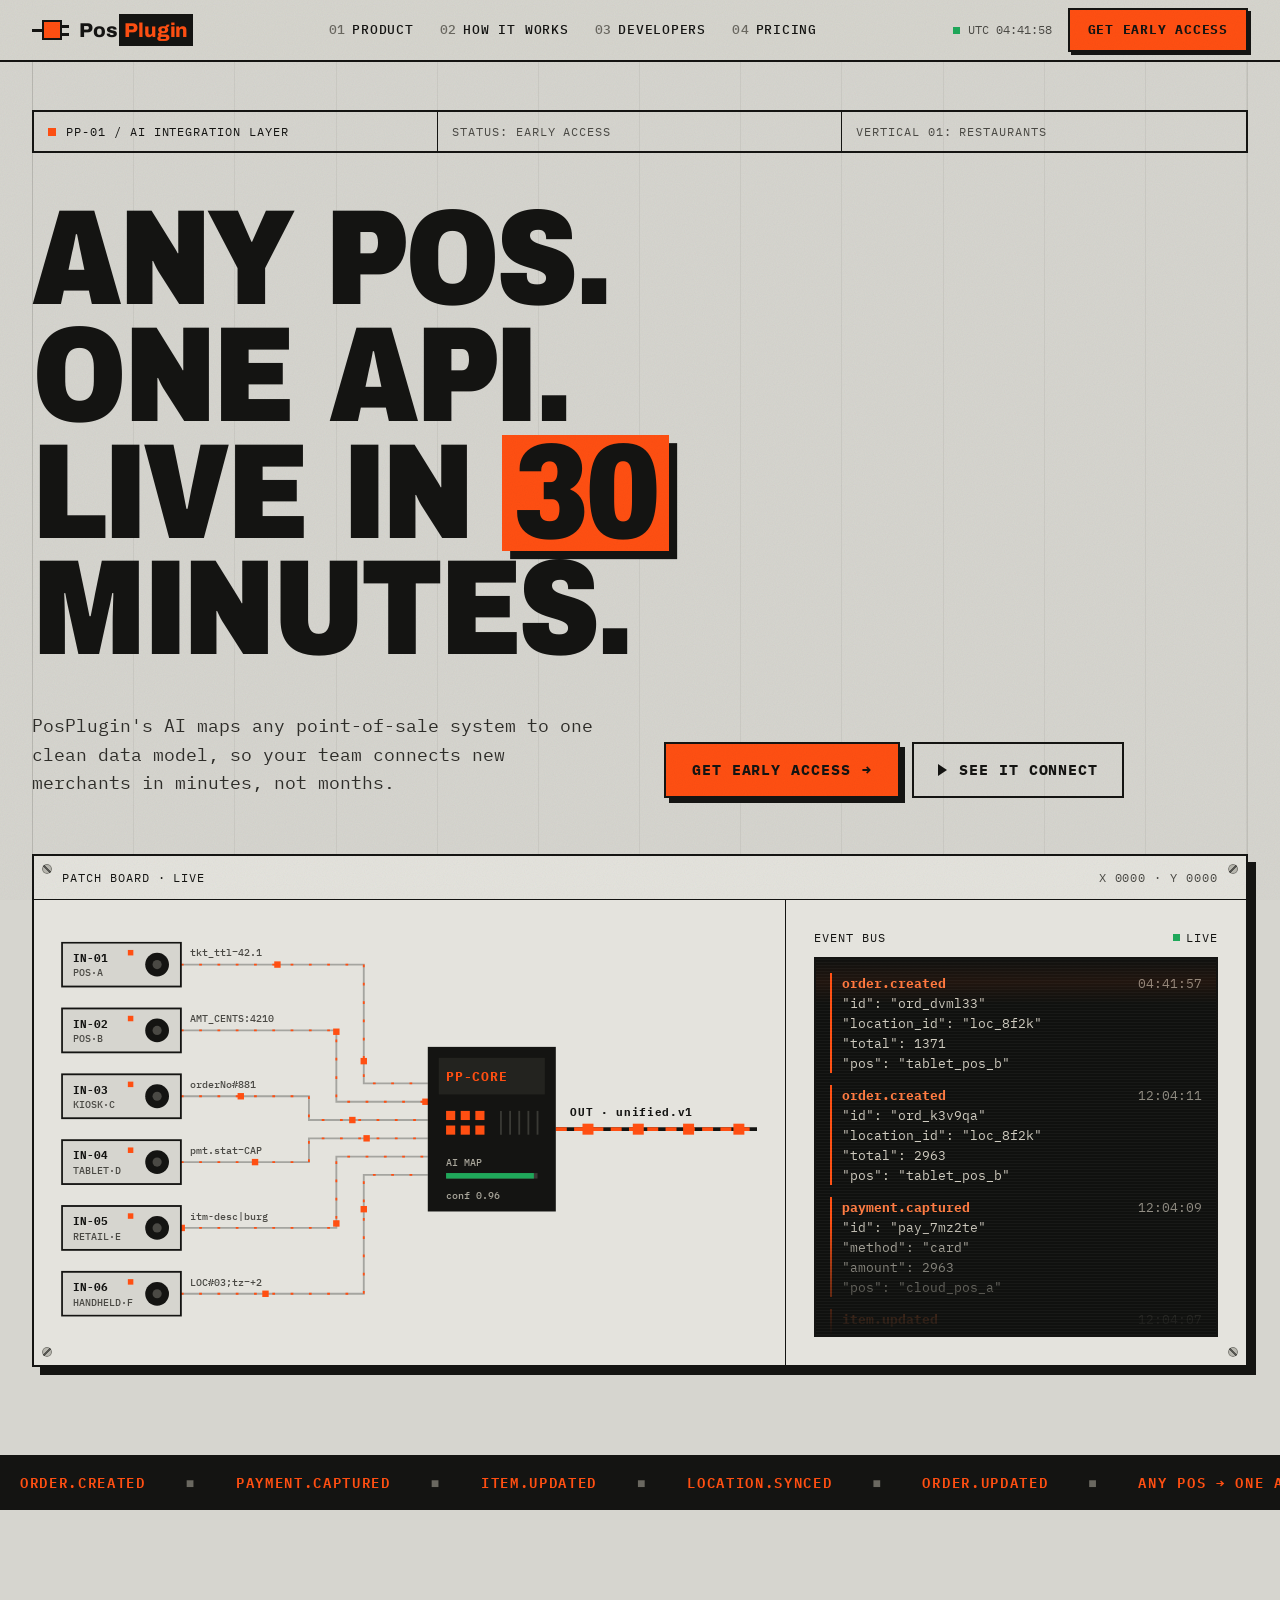
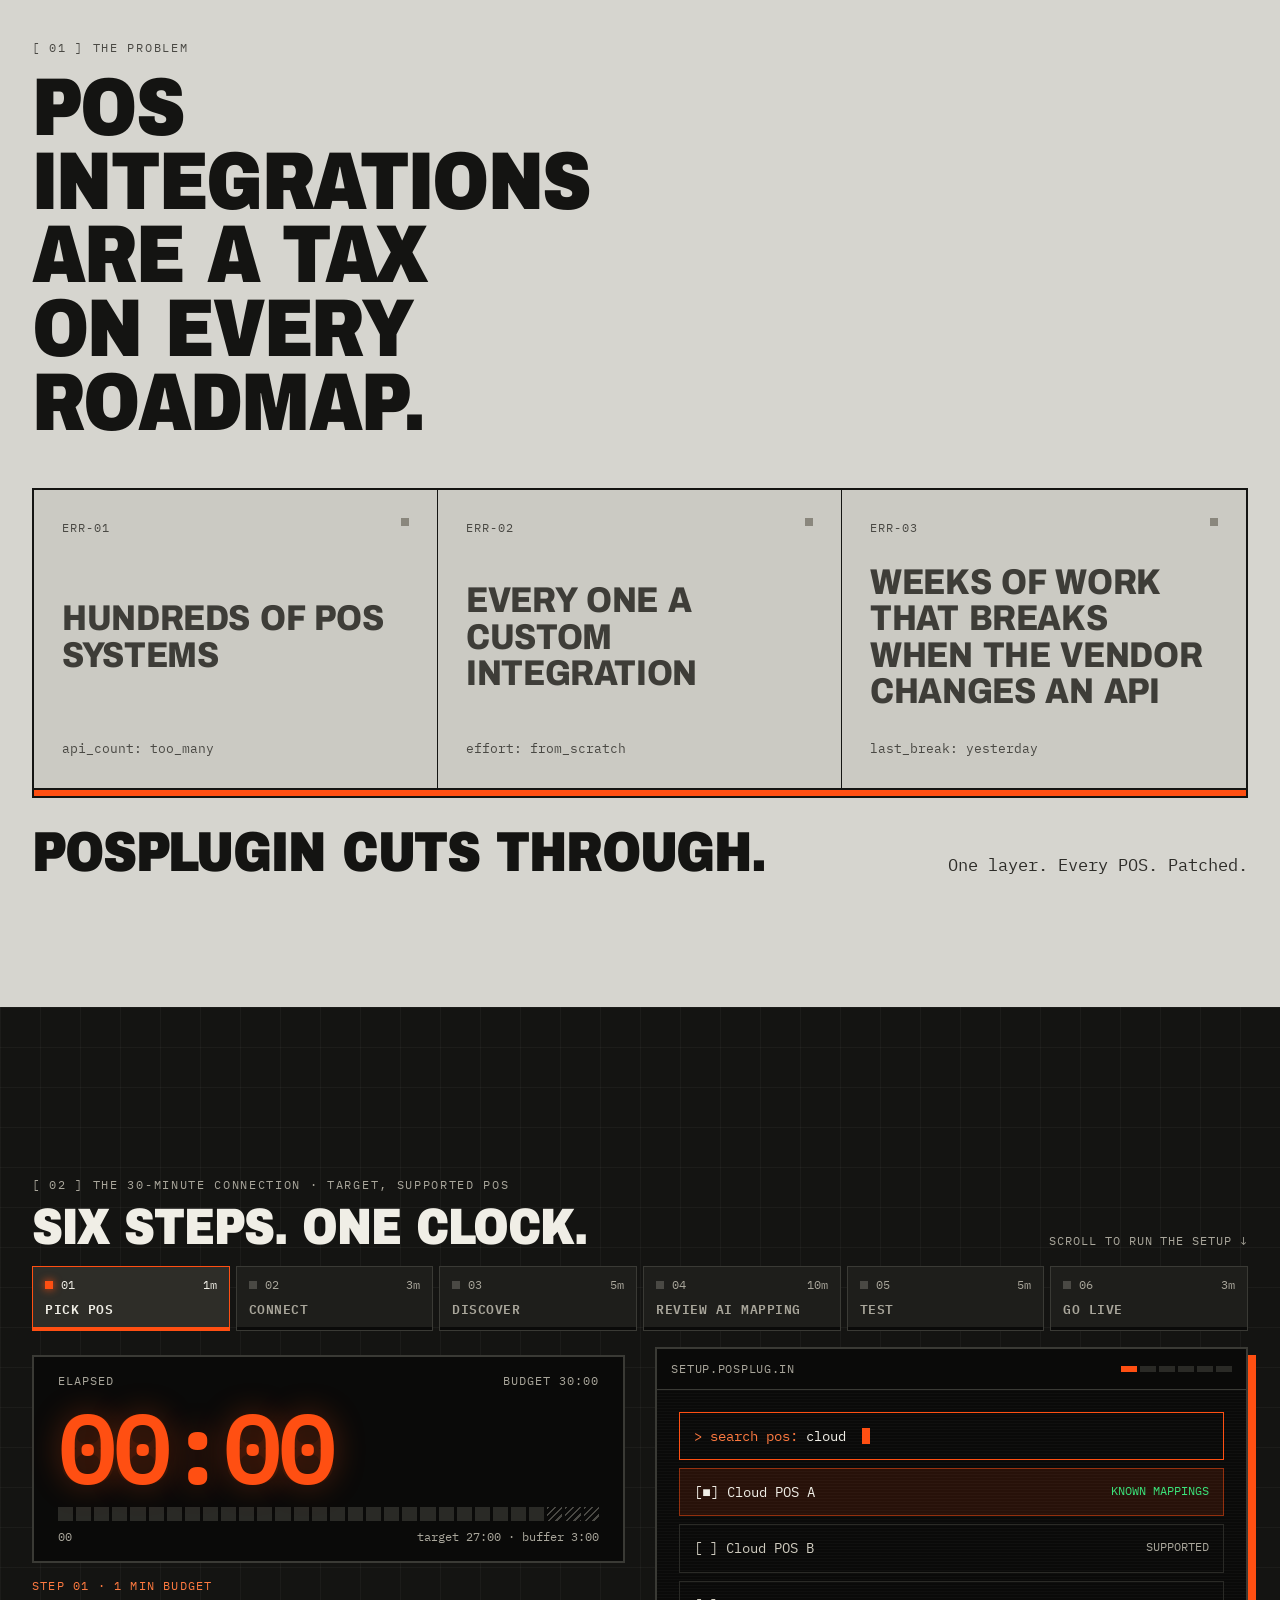
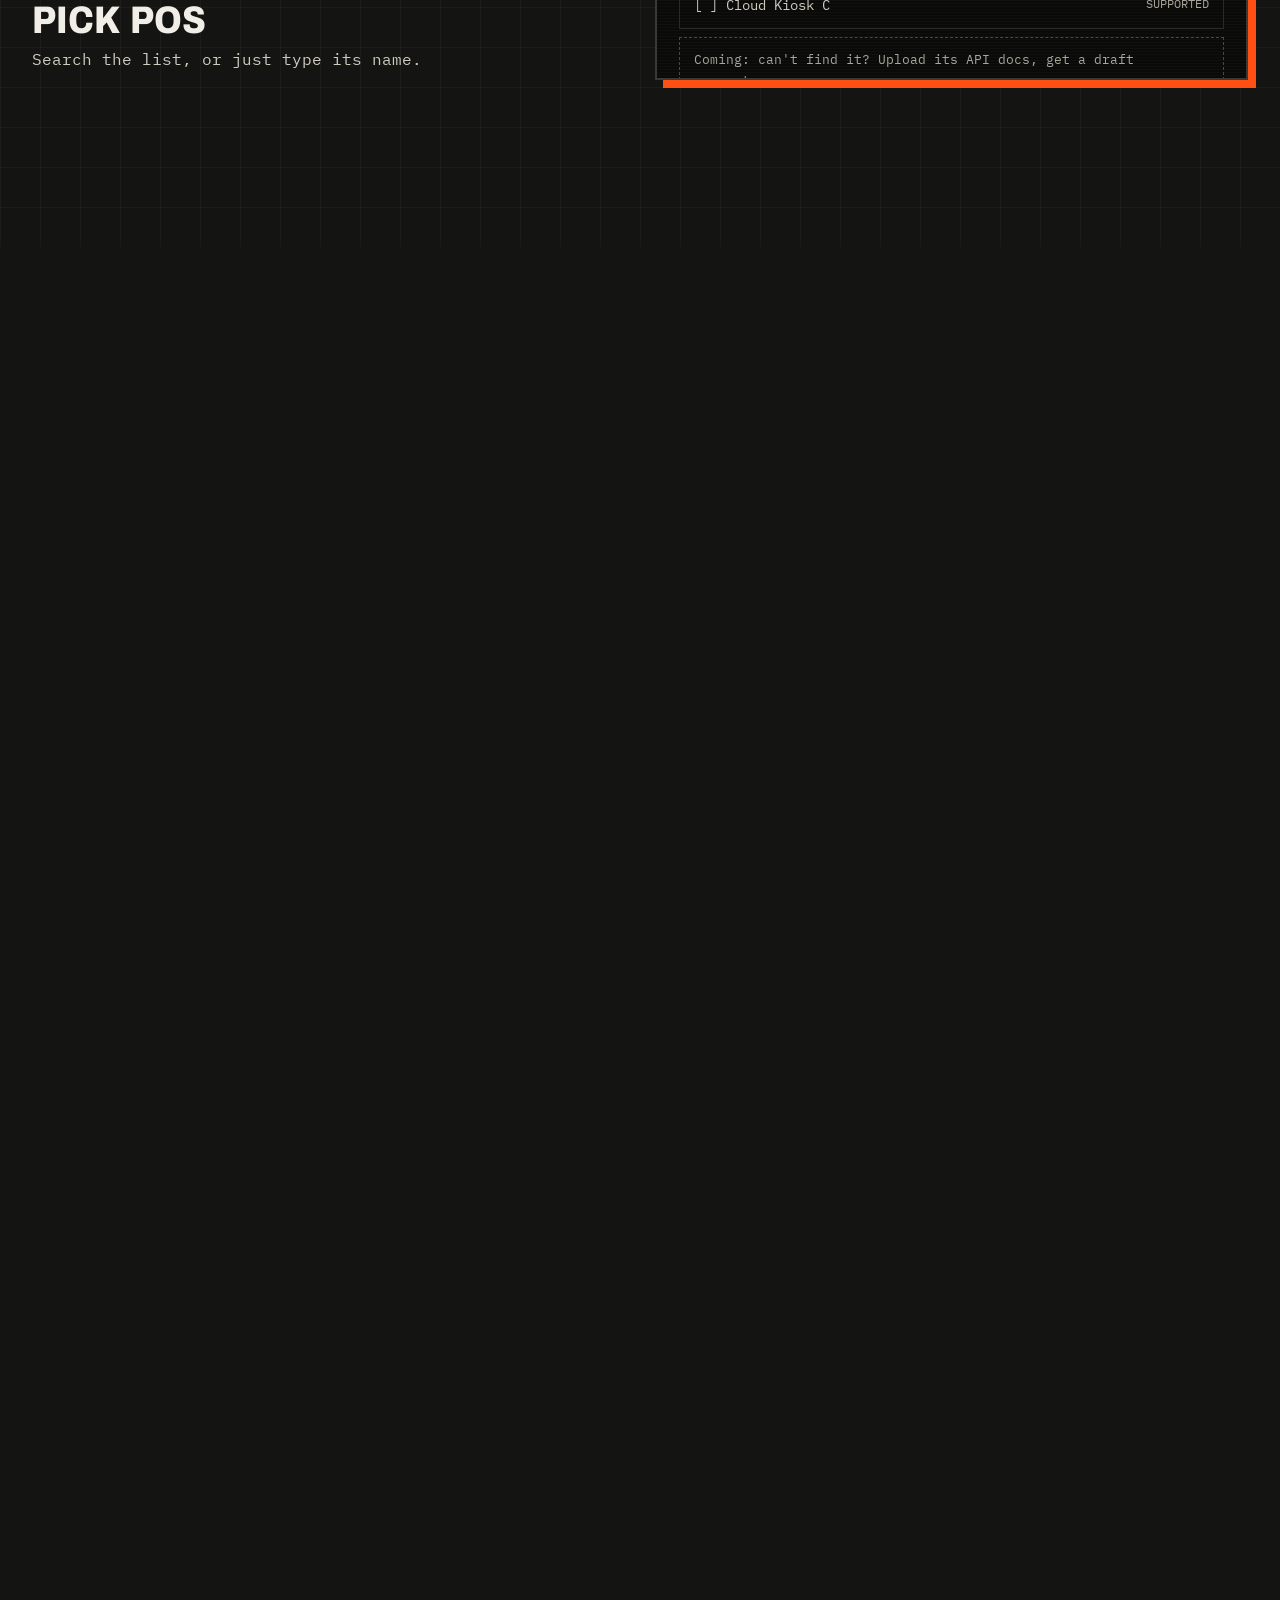
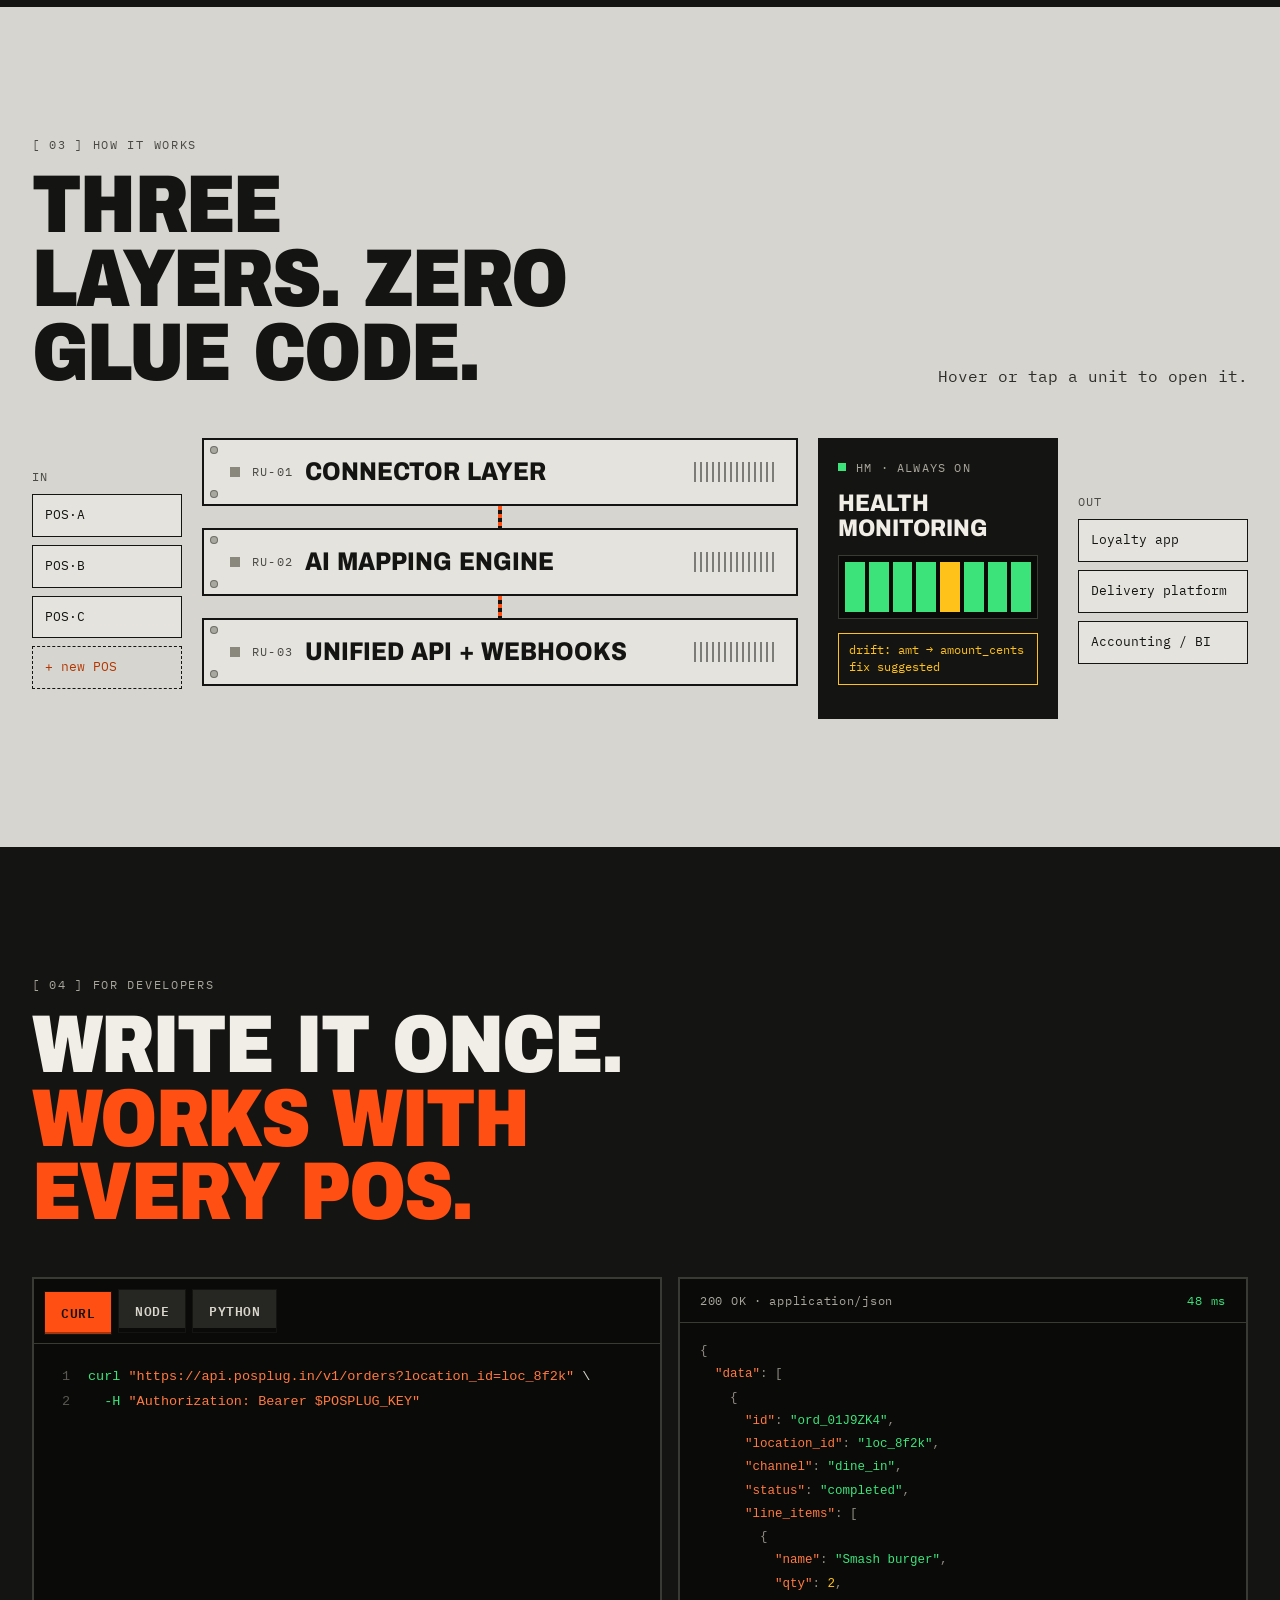
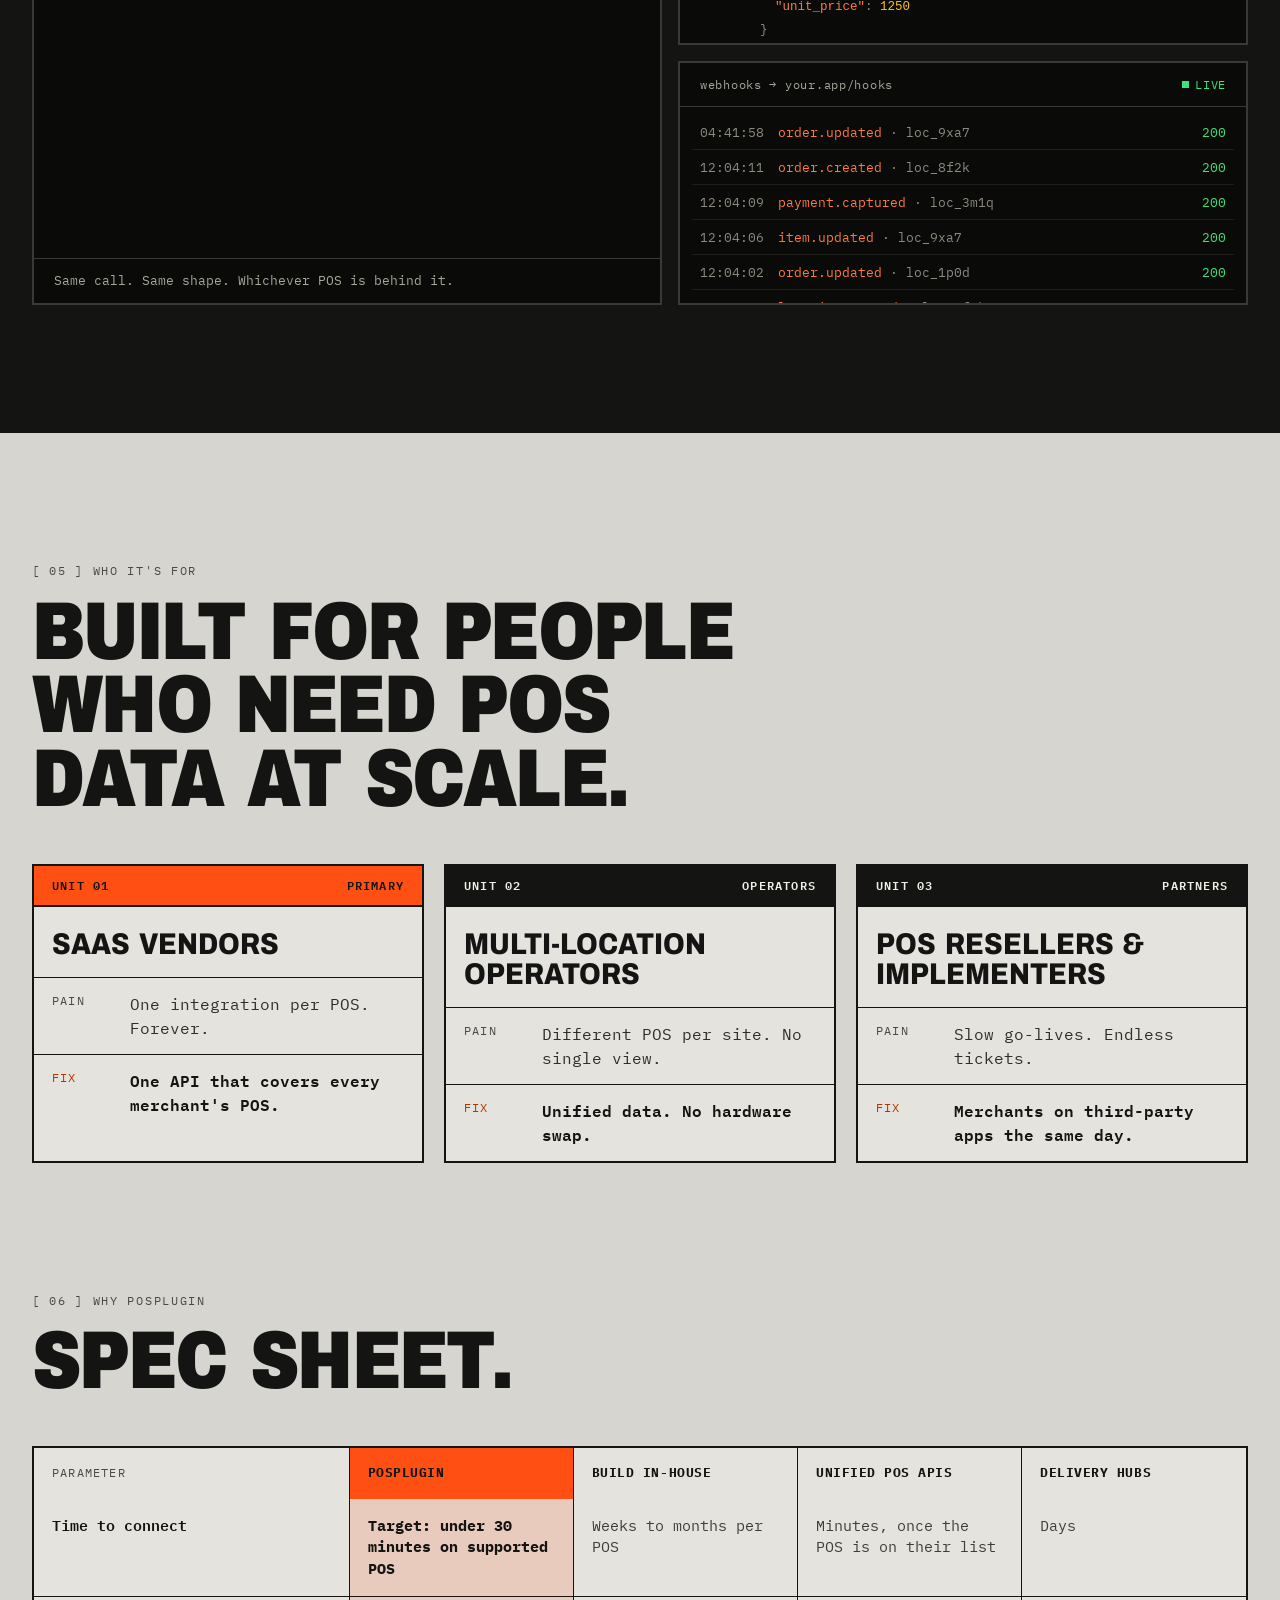
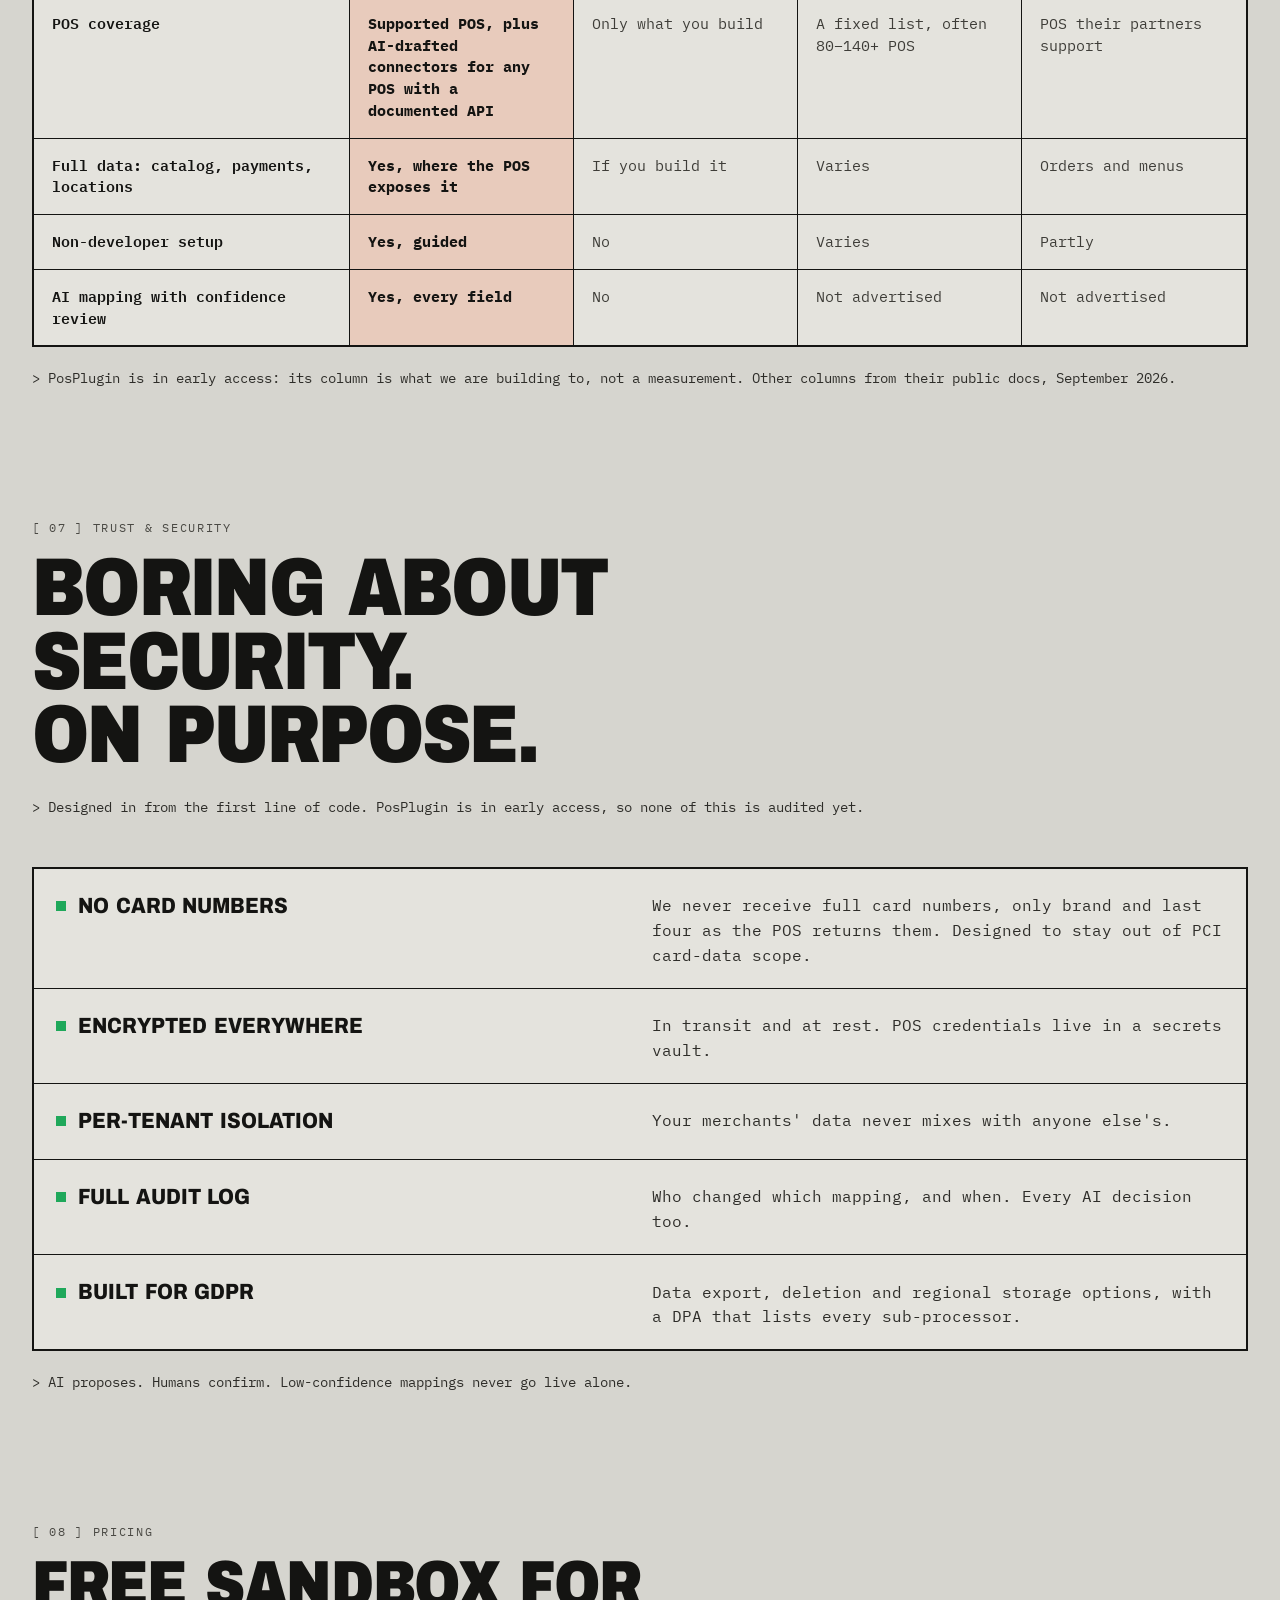
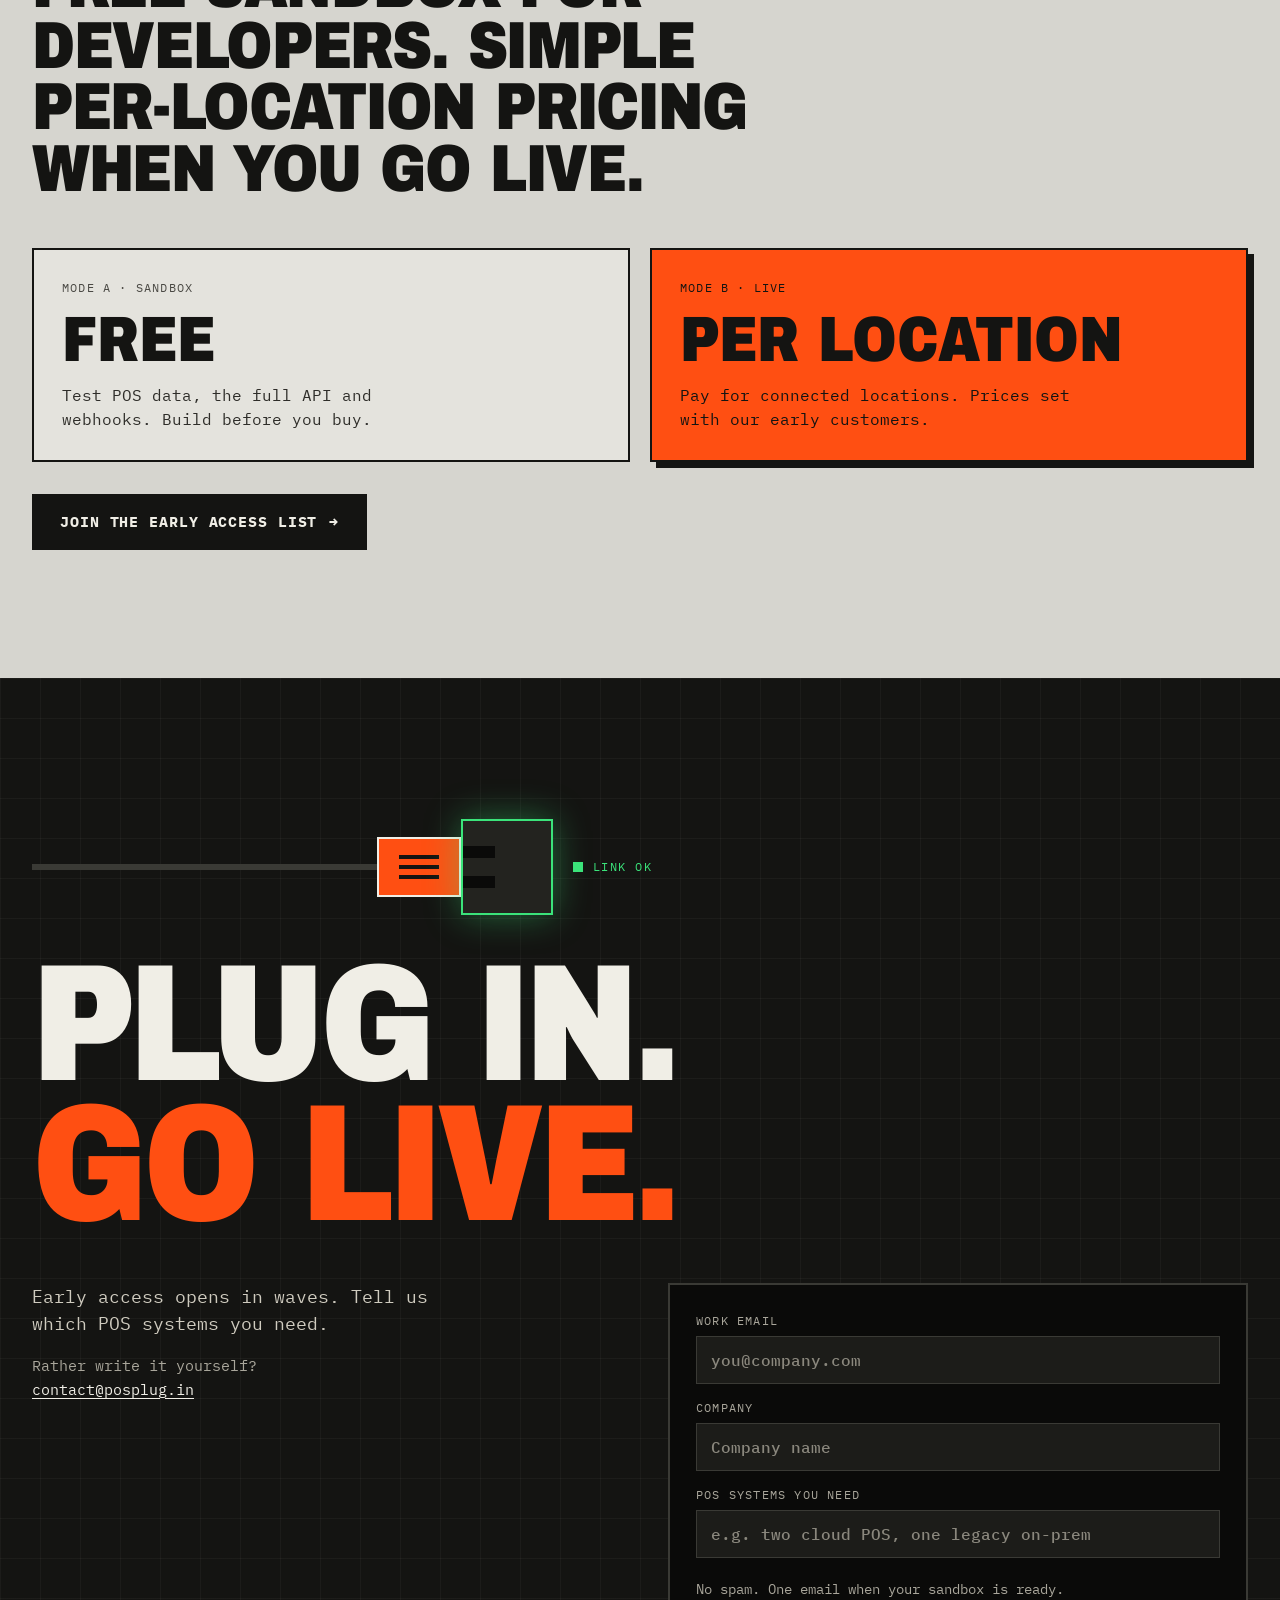
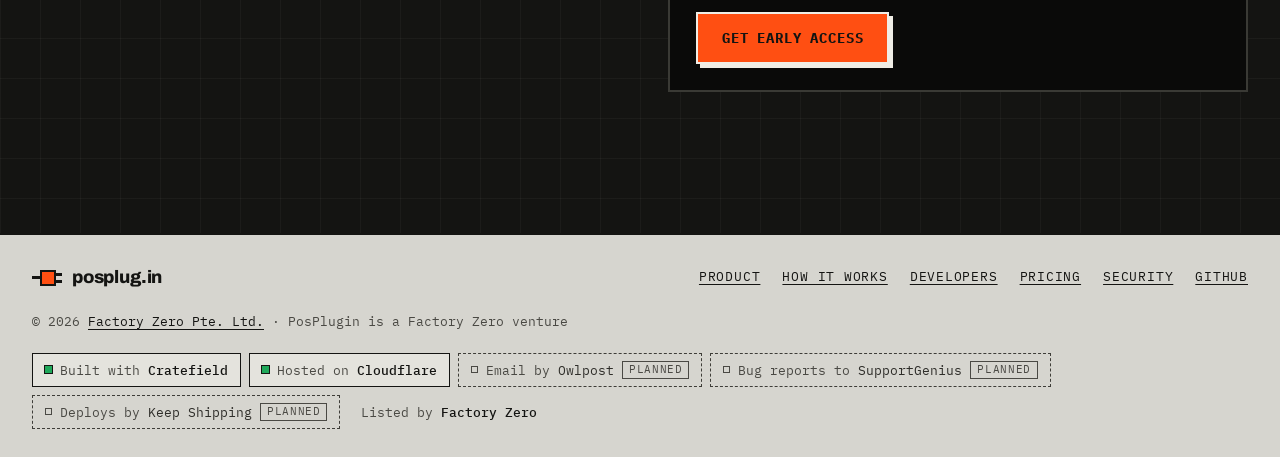
==== index.html @ 1c07c370 "Built with: render the footer strip as labels styled for the site tools/built-with.py now writes the" ====
<!doctype html>
<html lang="en" class="no-js">
<head>
<meta charset="utf-8">
<meta name="viewport" content="width=device-width, initial-scale=1">
<title>PosPlugin — Any POS. One API. Live in 30 minutes.</title>
<meta name="description" content="PosPlugin's AI maps any point-of-sale system to one clean data model. One REST API plus webhooks. Connect new merchants in minutes, not months. Early access.">
<link rel="canonical" href="https://posplug.in/">
<meta name="robots" content="index, follow">
<meta name="theme-color" content="#D6D5CF">
<meta name="color-scheme" content="light">
<meta property="og:type" content="website">
<meta property="og:site_name" content="PosPlugin">
<meta property="og:title" content="PosPlugin — Any POS. One API. Live in 30 minutes.">
<meta property="og:description" content="An AI integration layer for every point-of-sale system. One REST API, one event stream. Early access.">
<meta property="og:url" content="https://posplug.in/">
<meta property="og:image" content="https://posplug.in/assets/og.png">
<meta property="og:image:width" content="1200">
<meta property="og:image:height" content="630">
<meta property="og:image:alt" content="PosPlugin: Any POS. One API. Live in 30 minutes. Six POS inputs patched into one unified API.">
<meta property="og:locale" content="en_US">
<meta name="twitter:card" content="summary_large_image">
<meta name="twitter:title" content="PosPlugin — Any POS. One API. Live in 30 minutes.">
<meta name="twitter:description" content="An AI integration layer for every point-of-sale system. One REST API, one event stream.">
<meta name="twitter:image" content="https://posplug.in/assets/og.png">
<meta name="twitter:image:alt" content="PosPlugin: Any POS. One API. Live in 30 minutes.">
<link rel="icon" href="/assets/favicon.svg" type="image/svg+xml">
<link rel="apple-touch-icon" href="/assets/apple-touch-icon.png">
<link rel="manifest" href="/site.webmanifest">
<link rel="alternate" type="text/plain" href="/llms.txt" title="LLM-readable summary">
<link rel="preconnect" href="https://fonts.googleapis.com">
<link rel="preconnect" href="https://fonts.gstatic.com" crossorigin>
<link rel="stylesheet" href="https://fonts.googleapis.com/css2?family=Archivo:wdth,wght@62..125,500..900&family=IBM+Plex+Mono:wght@400;500;600;700&display=swap">
<link rel="stylesheet" href="/assets/posplug.css">
<script>document.documentElement.className = 'js';</script>
<script type="application/ld+json">[{"@context":"https://schema.org","@type":"Organization","name":"PosPlugin","url":"https://posplug.in/","logo":"https://posplug.in/assets/icon-512.png","email":"contact@posplug.in","sameAs":["https://github.com/POSplugin","https://factory0.ventures/ventures/posplugin/"],"parentOrganization":{"@type":"Organization","name":"Factory Zero Pte. Ltd.","url":"https://factory0.ventures/"}},{"@context":"https://schema.org","@type":"WebSite","name":"PosPlugin","url":"https://posplug.in/","description":"An AI integration layer that maps any point-of-sale system to one data model, served as one REST API plus webhooks."},{"@context":"https://schema.org","@type":"SoftwareApplication","name":"PosPlugin","applicationCategory":"DeveloperApplication","operatingSystem":"Web (hosted REST API and webhooks)","description":"AI-powered integration layer for point-of-sale systems. Connectors, an AI field-mapping engine with confidence scores and human confirmation, and one unified REST API plus webhooks. In early access; first vertical is restaurants.","url":"https://posplug.in/","offers":[{"@type":"Offer","name":"Sandbox","price":"0","priceCurrency":"USD","description":"Test POS data, the full API and webhooks."},{"@type":"Offer","name":"Live","description":"Per connected location. Prices are being set with early customers."}]},{"@context":"https://schema.org","@type":"FAQPage","mainEntity":[{"@type":"Question","name":"What is PosPlugin?","acceptedAnswer":{"@type":"Answer","text":"An integration layer for point-of-sale systems. PosPlugin connects to a merchant's POS, uses AI to map its fields to one clean data model, and serves that data through one REST API plus webhooks."}},{"@type":"Question","name":"How long does connecting a POS take?","acceptedAnswer":{"@type":"Answer","text":"On POS that PosPlugin supports, the setup is designed to take under 30 minutes in six steps: pick the POS, connect with OAuth or an API key, discover sample data read-only, review the AI mapping, run a test order, and go live."}},{"@type":"Question","name":"Does PosPlugin store card data?","acceptedAnswer":{"@type":"Answer","text":"PosPlugin is designed never to receive full card numbers: only card brand and last four digits as the POS returns them, to stay out of PCI card-data scope."}},{"@type":"Question","name":"Can I use PosPlugin today?","acceptedAnswer":{"@type":"Answer","text":"PosPlugin is in early access. Join the list at posplug.in and say which POS systems you need; access opens in waves, starting with restaurants."}}]}]</script>
<script src="/assets/posplug.js" defer></script>
</head>
<body>
<a class="skip" href="#main">Skip to content</a>
<div class="rails" aria-hidden="true"><div></div></div>

<header class="top">
 <div class="top__prog" aria-hidden="true"></div>
 <div class="wrap top__in">
  <a class="brand" href="#top" aria-label="PosPlugin home">
   <span class="mark" aria-hidden="true"><i class="mark__cable"></i><i class="mark__body"></i><span class="mark__prongs"><i></i><i></i></span></span>
   <span class="brand__word">Pos<b>Plugin</b></span>
  </a>
  <nav class="nav" aria-label="Main">
   <a href="#product"><span>01</span>Product</a>
   <a href="#how"><span>02</span>How it works</a>
   <a href="#developers"><span>03</span>Developers</a>
   <a href="#pricing"><span>04</span>Pricing</a>
  </nav>
  <div class="top__right">
   <span class="utc"><i class="led led--sm led--green led--slow"></i><span data-utc>UTC --:--:--</span></span>
   <a class="btn btn--primary btn--sm" href="#access">Get early access</a>
  </div>
 </div>
</header>

<main id="main">
<section class="hero" id="top" aria-labelledby="hero-title">
 <div class="wrap">
  <div class="strip">
   <span><i class="led"></i><span data-scramble>PP-01 / AI integration layer</span></span>
   <span>Status: early access</span>
   <span>Vertical 01: restaurants</span>
  </div>
  <h1 class="h-hero display" id="hero-title">
   <span>Any POS.</span>
   <span>One API.</span>
   <span><span>Live in</span><mark>30</mark><span>minutes.</span></span>
  </h1>
  <div class="hero__cols">
   <p class="lede">PosPlugin's AI maps any point-of-sale system to one clean data model, so your team connects new merchants in minutes, not months.</p>
   <div class="ctas">
    <a class="btn btn--primary" href="#access">Get early access<span aria-hidden="true">→</span></a>
    <a class="btn btn--ghost" href="#demo"><span class="play" aria-hidden="true"></span>See it connect</a>
   </div>
  </div>

  <div class="board" data-board>
   <span class="screw screw--tl" aria-hidden="true"></span><span class="screw screw--tr" aria-hidden="true"></span><span class="screw screw--bl" aria-hidden="true"></span><span class="screw screw--br" aria-hidden="true"></span>
   <div class="cross cross--v" aria-hidden="true" data-cross-v></div>
   <div class="cross cross--h" aria-hidden="true" data-cross-h></div>
   <div class="board__bar"><span>Patch board · live</span><span aria-hidden="true" data-cross-txt>X 0000 · Y 0000</span></div>
   <div class="board__body">
    <div class="board__svg">
     <svg viewBox="0 0 760 440" role="img" aria-label="Six different POS terminals patch into the PosPlugin core, which outputs one clean unified event stream." data-hero>
      <g fill="none" stroke="rgba(20,20,18,0.3)" style="stroke-width:2">
       <path data-cable d="M130 40 H330 V170 H400"/><path data-cable d="M130 112 H300 V190 H400"/><path data-cable d="M130 184 H270 V210 H400"/><path data-cable d="M130 256 H270 V230 H400"/><path data-cable d="M130 328 H300 V250 H400"/><path data-cable d="M130 400 H330 V270 H400"/>
      </g>
      <g fill="none" stroke="#FF4F12" style="stroke-width:2; stroke-dasharray:3 17; animation:flow 1.4s linear infinite">
       <path d="M130 40 H330 V170 H400"/><path d="M130 112 H300 V190 H400"/><path d="M130 184 H270 V210 H400"/><path d="M130 256 H270 V230 H400"/><path d="M130 328 H300 V250 H400"/><path d="M130 400 H330 V270 H400"/>
      </g>
      <path data-out d="M540 220 H760" fill="none" stroke="#141412" style="stroke-width:4"/>
      <path d="M540 220 H760" fill="none" stroke="#FF4F12" style="stroke-width:4; stroke-dasharray:12 8; animation:flow .7s linear infinite"/>
      <g fill="#4A4944" style="font:500 11px 'IBM Plex Mono',monospace">
       <text x="140" y="31" style="animation:flicker 3.1s infinite">tkt_ttl=42.1</text>
       <text x="140" y="103" style="animation:flicker 2.6s .4s infinite">AMT_CENTS:4210</text>
       <text x="140" y="175" style="animation:flicker 3.4s .9s infinite">orderNo#881</text>
       <text x="140" y="247" style="animation:flicker 2.9s .2s infinite">pmt.stat=CAP</text>
       <text x="140" y="319" style="animation:flicker 3.7s 1.2s infinite">itm-desc|burg</text>
       <text x="140" y="391" style="animation:flicker 2.4s .6s infinite">LOC#03;tz=+2</text>
      </g>
      <g data-pulses></g>
      <g>
       <g transform="translate(0 16)"><rect width="130" height="48" fill="#D6D5CF" stroke="#141412" style="stroke-width:2"/><circle cx="104" cy="24" r="13" fill="#141412"/><circle cx="104" cy="24" r="5" fill="#4A4944"/><text x="12" y="21" fill="#141412" style="font:700 12px 'IBM Plex Mono',monospace">IN-01</text><text x="12" y="37" fill="#4A4944" style="font:500 11px 'IBM Plex Mono',monospace">POS·A</text><rect x="72" y="8" width="6" height="6" fill="#FF4F12" style="animation:led 1.3s steps(2) infinite"/></g>
       <g transform="translate(0 88)"><rect width="130" height="48" fill="#D6D5CF" stroke="#141412" style="stroke-width:2"/><circle cx="104" cy="24" r="13" fill="#141412"/><circle cx="104" cy="24" r="5" fill="#4A4944"/><text x="12" y="21" fill="#141412" style="font:700 12px 'IBM Plex Mono',monospace">IN-02</text><text x="12" y="37" fill="#4A4944" style="font:500 11px 'IBM Plex Mono',monospace">POS·B</text><rect x="72" y="8" width="6" height="6" fill="#FF4F12" style="animation:led 1.7s steps(2) infinite"/></g>
       <g transform="translate(0 160)"><rect width="130" height="48" fill="#D6D5CF" stroke="#141412" style="stroke-width:2"/><circle cx="104" cy="24" r="13" fill="#141412"/><circle cx="104" cy="24" r="5" fill="#4A4944"/><text x="12" y="21" fill="#141412" style="font:700 12px 'IBM Plex Mono',monospace">IN-03</text><text x="12" y="37" fill="#4A4944" style="font:500 11px 'IBM Plex Mono',monospace">KIOSK·C</text><rect x="72" y="8" width="6" height="6" fill="#FF4F12" style="animation:led 1.1s steps(2) infinite"/></g>
       <g transform="translate(0 232)"><rect width="130" height="48" fill="#D6D5CF" stroke="#141412" style="stroke-width:2"/><circle cx="104" cy="24" r="13" fill="#141412"/><circle cx="104" cy="24" r="5" fill="#4A4944"/><text x="12" y="21" fill="#141412" style="font:700 12px 'IBM Plex Mono',monospace">IN-04</text><text x="12" y="37" fill="#4A4944" style="font:500 11px 'IBM Plex Mono',monospace">TABLET·D</text><rect x="72" y="8" width="6" height="6" fill="#FF4F12" style="animation:led 2.1s steps(2) infinite"/></g>
       <g transform="translate(0 304)"><rect width="130" height="48" fill="#D6D5CF" stroke="#141412" style="stroke-width:2"/><circle cx="104" cy="24" r="13" fill="#141412"/><circle cx="104" cy="24" r="5" fill="#4A4944"/><text x="12" y="21" fill="#141412" style="font:700 12px 'IBM Plex Mono',monospace">IN-05</text><text x="12" y="37" fill="#4A4944" style="font:500 11px 'IBM Plex Mono',monospace">RETAIL·E</text><rect x="72" y="8" width="6" height="6" fill="#FF4F12" style="animation:led 1.5s steps(2) infinite"/></g>
       <g transform="translate(0 376)"><rect width="130" height="48" fill="#D6D5CF" stroke="#141412" style="stroke-width:2"/><circle cx="104" cy="24" r="13" fill="#141412"/><circle cx="104" cy="24" r="5" fill="#4A4944"/><text x="12" y="21" fill="#141412" style="font:700 12px 'IBM Plex Mono',monospace">IN-06</text><text x="12" y="37" fill="#4A4944" style="font:500 11px 'IBM Plex Mono',monospace">HANDHELD·F</text><rect x="72" y="8" width="6" height="6" fill="#FF4F12" style="animation:led 1.9s steps(2) infinite"/></g>
      </g>
      <g data-core style="transform-origin:470px 220px">
       <rect x="400" y="130" width="140" height="180" fill="#141412"/>
       <rect x="412" y="142" width="116" height="40" fill="#23231F"/>
       <text x="420" y="167" fill="#FF4F12" style="font:700 14px 'IBM Plex Mono',monospace; letter-spacing:.06em">PP-CORE</text>
       <g fill="#FF4F12">
        <rect x="420" y="200" width="10" height="10" style="animation:led 1s steps(2) infinite"/><rect x="436" y="200" width="10" height="10" style="animation:led 1.4s .2s steps(2) infinite"/><rect x="452" y="200" width="10" height="10" style="animation:led .8s .1s steps(2) infinite"/>
        <rect x="420" y="216" width="10" height="10" style="animation:led 1.2s .3s steps(2) infinite"/><rect x="436" y="216" width="10" height="10" style="animation:led .9s steps(2) infinite"/><rect x="452" y="216" width="10" height="10" style="animation:led 1.6s .5s steps(2) infinite"/>
       </g>
       <g stroke="#3A3A35" style="stroke-width:2"><line x1="480" y1="200" x2="480" y2="226"/><line x1="490" y1="200" x2="490" y2="226"/><line x1="500" y1="200" x2="500" y2="226"/><line x1="510" y1="200" x2="510" y2="226"/><line x1="520" y1="200" x2="520" y2="226"/></g>
       <text x="420" y="260" fill="#A9A69B" style="font:500 11px 'IBM Plex Mono',monospace">AI MAP</text>
       <rect x="420" y="268" width="100" height="6" fill="#3A3A35"/>
       <rect x="420" y="268" width="96" height="6" fill="#1FA85A"/>
       <text x="420" y="296" fill="#A9A69B" style="font:500 11px 'IBM Plex Mono',monospace">conf 0.96</text>
      </g>
      <text x="556" y="206" fill="#141412" style="font:700 12px 'IBM Plex Mono',monospace; letter-spacing:.06em">OUT · unified.v1</text>
      <g data-pulses-out></g>
     </svg>
    </div>
    <div class="board__bus">
     <div class="bus__head"><span>Event bus</span><span><i class="led led--sm led--green led--fast"></i>Live</span></div>
     <div class="bus">
      <div class="bus__scan" aria-hidden="true"></div>
      <div class="bus__sweep" aria-hidden="true"></div>
      <div class="bus__stream" aria-label="Sample unified events" data-stream>
       <div class="ev"><div class="ev__head"><b>order.created</b><span>12:04:11</span></div><div class="ev__line">"id": "ord_k3v9qa"</div><div class="ev__line">"location_id": "loc_8f2k"</div><div class="ev__line">"total": 2963</div><div class="ev__line">"pos": "tablet_pos_b"</div></div>
       <div class="ev"><div class="ev__head"><b>payment.captured</b><span>12:04:09</span></div><div class="ev__line">"id": "pay_7mz2te"</div><div class="ev__line">"method": "card"</div><div class="ev__line">"amount": 2963</div><div class="ev__line">"pos": "cloud_pos_a"</div></div>
       <div class="ev"><div class="ev__head"><b>item.updated</b><span>12:04:07</span></div><div class="ev__line">"id": "itm_q81xrw"</div><div class="ev__line">"name": "Smash burger"</div><div class="ev__line">"price": 1250</div><div class="ev__line">"pos": "kiosk_pos_c"</div></div>
       <div class="ev"><div class="ev__head"><b>order.updated</b><span>12:04:05</span></div><div class="ev__line">"id": "ord_b20jfd"</div><div class="ev__line">"location_id": "loc_8f2k"</div><div class="ev__line">"total": 4180</div><div class="ev__line">"pos": "legacy_pos_d"</div></div>
      </div>
     </div>
    </div>
   </div>
  </div>
 </div>
</section>

<div class="marquee" aria-hidden="true">
 <div class="marquee__track">
  <span><span>order.created</span><i>■</i><span>payment.captured</span><i>■</i><span>item.updated</span><i>■</i><span>location.synced</span><i>■</i><span>order.updated</span><i>■</i><span>any pos → one api</span><i>■</i></span>
  <span><span>order.created</span><i>■</i><span>payment.captured</span><i>■</i><span>item.updated</span><i>■</i><span>location.synced</span><i>■</i><span>order.updated</span><i>■</i><span>any pos → one api</span><i>■</i></span>
 </div>
</div>

<section class="sec" id="product" aria-labelledby="product-title">
 <div class="wrap">
  <p class="eyebrow" data-reveal>[ 01 ] The problem</p>
  <h2 class="h2 display" id="product-title" style="max-width:14ch" data-reveal>POS integrations are a tax on every roadmap.</h2>
  <div class="errs">
   <div class="err" data-reveal="0"><span class="err__code"><span>ERR-01</span><i></i></span><p class="condensed">Hundreds of POS systems</p><span>api_count: too_many</span></div>
   <div class="err" data-reveal="120"><span class="err__code"><span>ERR-02</span><i></i></span><p class="condensed">Every one a custom integration</p><span>effort: from_scratch</span></div>
   <div class="err" data-reveal="240"><span class="err__code"><span>ERR-03</span><i></i></span><p class="condensed">Weeks of work that breaks when the vendor changes an API</p><span>last_break: yesterday</span></div>
  </div>
  <div class="cutline" data-line></div>
  <div class="cuts" data-reveal="200">
   <p class="display">PosPlugin cuts through.</p>
   <p>One layer. Every POS. Patched.</p>
  </div>
 </div>
</section>

<section class="demo night" id="demo" aria-labelledby="demo-title" data-demo>
 <div class="demo__stage">
  <div class="night-grid" aria-hidden="true"></div>
  <div class="wrap demo__in">
   <div class="demo__head">
    <div>
     <p class="eyebrow">[ 02 ] The 30-minute connection · target, supported POS</p>
     <h2 class="display" id="demo-title">Six steps. One clock.</h2>
    </div>
    <p class="demo__hint no-js-hide">Scroll to run the setup ↓</p>
   </div>
   <ol class="steps" aria-label="Setup steps">
    <li><button class="step is-now" type="button" data-step="0"><span class="step__top"><span><i class="step__led"></i>01</span><span>1m</span></span><span class="step__name">Pick POS</span><span class="sr-only">: Search the list, or just type its name.</span></button></li>
    <li><button class="step" type="button" data-step="1"><span class="step__top"><span><i class="step__led"></i>02</span><span>3m</span></span><span class="step__name">Connect</span><span class="sr-only">: Sign in with OAuth, or paste an API key.</span></button></li>
    <li><button class="step" type="button" data-step="2"><span class="step__top"><span><i class="step__led"></i>03</span><span>5m</span></span><span class="step__name">Discover</span><span class="sr-only">: Watch real sample data roll in.</span></button></li>
    <li><button class="step" type="button" data-step="3"><span class="step__top"><span><i class="step__led"></i>04</span><span>10m</span></span><span class="step__name">Review AI mapping</span><span class="sr-only">: The AI did the mapping. You confirm the flagged ones.</span></button></li>
    <li><button class="step" type="button" data-step="4"><span class="step__top"><span><i class="step__led"></i>05</span><span>5m</span></span><span class="step__name">Test</span><span class="sr-only">: One click. A real test order, end to end.</span></button></li>
    <li><button class="step" type="button" data-step="5"><span class="step__top"><span><i class="step__led"></i>06</span><span>3m</span></span><span class="step__name">Go live</span><span class="sr-only">: Pick locations. Hit go live. That's it.</span></button></li>
   </ol>
   <div class="demo__grid" data-demo-state>
    <div class="demo__left">
     <div class="clock">
      <div class="clock__row"><span>Elapsed</span><span>Budget 30:00</span></div>
      <div class="clock__face">
       <span class="clock__ghost" aria-hidden="true">88:88</span>
       <span class="clock__time" aria-label="Elapsed setup time" data-clock>00:00</span>
      </div>
      <div class="ticks" aria-hidden="true" data-ticks><i></i><i></i><i></i><i></i><i></i><i></i><i></i><i></i><i></i><i></i><i></i><i></i><i></i><i></i><i></i><i></i><i></i><i></i><i></i><i></i><i></i><i></i><i></i><i></i><i></i><i></i><i></i><i class="is-buffer"></i><i class="is-buffer"></i><i class="is-buffer"></i></div>
      <div class="clock__foot"><span>00</span><span>target 27:00 · buffer 3:00</span></div>
     </div>
     <div class="cur" aria-live="polite">
      <p class="cur__meta">Step <span data-cur-n>01</span> · <span data-cur-min>1</span> min budget</p>
      <p class="cur__name condensed" data-cur-name>Pick POS</p>
      <p class="cur__cap" data-cur-cap>Search the list, or just type its name.</p>
     </div>
     <div class="fin">
      <p>Clock stopped · connection live</p>
      <p class="display">3 minutes to spare.</p>
     </div>
    </div>

    <div class="screen">
     <div class="screen__bar"><span>setup.posplug.in</span><span class="segs" aria-hidden="true" data-segs><i class="is-now"></i><i></i><i></i><i></i><i></i><i></i></span></div>
     <div class="screen__body">
      <div class="panel panel--list is-on" data-panel="0">
       <div class="search"><span>&gt; search pos:</span><span class="search__typed">cloud</span><span class="caret" aria-hidden="true"></span></div>
       <div class="row row--hit d1"><span>[■] Cloud POS A</span><small>KNOWN MAPPINGS</small></div>
       <div class="row d2"><span>[ ] Cloud POS B</span><small>SUPPORTED</small></div>
       <div class="row d3"><span>[ ] Cloud Kiosk C</span><small>SUPPORTED</small></div>
       <div class="hint-box d4">Coming: can't find it? Upload its API docs, get a draft connector.</div>
      </div>
      <div class="panel panel--center" data-panel="1">
       <div class="link"><span>POS·A</span><i></i><span>POSPLUG</span></div>
       <p class="panel__title">Sign in to Cloud POS A</p>
       <div class="scopes">
        <span><span class="ok">[✓]</span> Read orders and payments</span>
        <span><span class="ok">[✓]</span> Read menu and locations</span>
        <span><span class="ok">[✓]</span> Create orders (where the POS allows)</span>
       </div>
       <div class="auth"><span>Authorize with OAuth</span><span>or paste an API key</span></div>
      </div>
      <div class="panel pull" data-panel="2">
       <p class="panel__kicker">&gt; PULLING SAMPLE DATA · READ-ONLY</p>
       <div><div class="meter__head"><span>locations</span><span>12</span></div><div class="meter__bar"><i style="animation:growx 1s steps(12) both"></i></div></div>
       <div><div class="meter__head"><span>menu + catalog</span><span>486 items</span></div><div class="meter__bar"><i style="animation:growx 1.8s steps(18) .3s both"></i></div></div>
       <div><div class="meter__head"><span>recent orders</span><span>2,140</span></div><div class="meter__bar"><i style="animation:growx 2.6s steps(24) .5s both"></i></div></div>
       <div><div class="meter__head"><span>payments</span><span>2,098</span></div><div class="meter__bar"><i style="animation:growx 3s steps(28) .7s both"></i></div></div>
       <p class="panel__note">Nothing is written to your POS during discovery.</p>
      </div>
      <div class="panel map" data-panel="3">
       <div class="map__head"><span>POS FIELD</span><span>UNIFIED</span><span>CONF</span></div>
       <div class="map__row"><span class="map__raw"><b>ticket_total</b><small>42.10</small></span><span class="map__uni">order.total</span><span class="map__conf"><span class="badge">98% AUTO</span></span></div>
       <div class="map__row"><span class="map__raw"><b>tkt_open_ts</b><small>1727093051</small></span><span class="map__uni">order.created_at</span><span class="map__conf"><span class="badge">97% AUTO</span></span></div>
       <div class="map__row"><span class="map__raw"><b>pmt_type_cd</b><small>2</small></span><span class="map__uni">payment.method</span><span class="map__conf"><span class="badge badge--ask" data-badge>71% CONFIRM</span><button class="confirm" type="button" data-confirm="71%">OK</button></span></div>
       <div class="map__row"><span class="map__raw"><b>itm_desc</b><small>"Smash burger"</small></span><span class="map__uni">catalog_item.name</span><span class="map__conf"><span class="badge">99% AUTO</span></span></div>
       <div class="map__row"><span class="map__raw"><b>svc_chg</b><small>3.00</small></span><span class="map__uni">order.tips</span><span class="map__conf"><span class="badge badge--ask" data-badge>64% CONFIRM</span><button class="confirm" type="button" data-confirm="64%">OK</button></span></div>
       <div class="ai"><b>AI&gt;</b><span>'ticket_total' looks like the order total including tax.</span></div>
      </div>
      <div class="panel panel--col" data-panel="4">
       <div class="route"><div class="route__rail"><i></i></div><span>POS</span><span>POSPLUG</span><span>YOUR APP</span></div>
       <p class="panel__kicker">&gt; TEST ORDER ord_test_7Q2 · €29.63</p>
       <div class="checks">
        <div class="row row--tight"><span>location</span><span>[PASS]</span></div>
        <div class="row row--tight"><span>catalog_items</span><span>[PASS]</span></div>
        <div class="row row--tight"><span>order</span><span>[PASS]</span></div>
        <div class="row row--tight"><span>payment</span><span>[PASS]</span></div>
        <div class="row row--tight"><span>webhook</span><span>[200 OK]</span></div>
       </div>
      </div>
      <div class="panel live" data-panel="5">
       <div class="live__badge"><i></i><i></i><i></i><span class="display">Live</span></div>
       <div class="live__meta"><span>12 locations syncing</span><span>health monitoring: on</span></div>
      </div>
     </div>
    </div>
   </div>
  </div>
 </div>
</section>

<section class="sec" id="how" aria-labelledby="how-title">
 <div class="wrap">
  <p class="eyebrow" data-reveal>[ 03 ] How it works</p>
  <div class="how__head">
   <h2 class="h2 display" id="how-title" style="max-width:12ch" data-reveal>Three layers. Zero glue code.</h2>
   <p class="no-js-hide" data-reveal>Hover or tap a unit to open it.</p>
  </div>
  <div class="how">
   <div class="io" data-reveal>
    <span>IN</span>
    <span class="chip">POS·A</span><span class="chip">POS·B</span><span class="chip">POS·C</span><span class="chip chip--new">+ new POS</span>
   </div>
   <div class="layers">
    <div class="unit" tabindex="0" role="button" aria-expanded="false" data-unit>
     <div class="unit__head"><span class="unit__id"><i class="unit__led"></i><span class="unit__code">RU-01</span><h3 class="unit__name condensed" style="margin:0">Connector layer</h3></span><span class="unit__vent" aria-hidden="true"></span></div>
     <div class="unit__body"><ul><li>OAuth, API keys and partner credentials</li><li>Polling or webhooks, with retries and rate limits</li><li>Templates for REST, GraphQL and file exports</li></ul></div>
    </div>
    <div class="pipe" aria-hidden="true"></div>
    <div class="unit" tabindex="0" role="button" aria-expanded="false" data-unit>
     <div class="unit__head"><span class="unit__id"><i class="unit__led"></i><span class="unit__code">RU-02</span><h3 class="unit__name condensed" style="margin:0">AI mapping engine</h3></span><span class="unit__vent" aria-hidden="true"></span></div>
     <div class="unit__body"><ul><li>Reads API docs, specs or sample payloads</li><li>Confidence score on every field</li><li>Every confirmed mapping trains the next one</li></ul></div>
    </div>
    <div class="pipe" aria-hidden="true"></div>
    <div class="unit" tabindex="0" role="button" aria-expanded="false" data-unit>
     <div class="unit__head"><span class="unit__id"><i class="unit__led"></i><span class="unit__code">RU-03</span><h3 class="unit__name condensed" style="margin:0">Unified API + webhooks</h3></span><span class="unit__vent" aria-hidden="true"></span></div>
     <div class="unit__body"><ul><li>One REST API, one event stream</li><li>Original POS payload kept on every record</li><li>Two-way where the POS allows: inject orders</li></ul></div>
    </div>
   </div>
   <div class="health" tabindex="0" role="button" aria-expanded="false" data-unit data-reveal>
    <span class="health__tag"><i class="led led--green-hi" style="animation-duration:1.4s"></i>HM · ALWAYS ON</span>
    <h3 class="health__name condensed" style="margin:0">Health monitoring</h3>
    <div class="vu" aria-hidden="true"><i></i><i></i><i></i><i></i><i></i><i></i><i></i><i></i></div>
    <div class="drift" aria-hidden="true">drift: amt → amount_cents<br>fix suggested</div>
    <div class="unit__body"><ul><li>Detects schema drift and failing syncs</li><li>Suggests a mapping fix before customers notice</li><li>Alerts ops with what broke and why</li></ul></div>
   </div>
   <div class="io io--out" data-reveal>
    <span>OUT</span>
    <span class="chip">Loyalty app</span><span class="chip">Delivery platform</span><span class="chip">Accounting / BI</span>
   </div>
  </div>
 </div>
</section>

<section class="sec night" id="developers" aria-labelledby="dev-title">
 <div class="wrap">
  <p class="eyebrow" data-reveal>[ 04 ] For developers</p>
  <h2 class="h2 display" id="dev-title" style="max-width:16ch" data-reveal>Write it once. <span class="accent">Works with every POS.</span></h2>
  <div class="dev">
   <div class="term term--code" data-reveal>
    <div class="tabs" role="tablist" aria-label="Code language">
     <button class="tab" type="button" role="tab" id="tab-curl" aria-selected="true" aria-controls="code-curl" data-tab="curl">cURL</button>
     <button class="tab" type="button" role="tab" id="tab-node" aria-selected="false" aria-controls="code-node" data-tab="node" tabindex="-1">Node</button>
     <button class="tab" type="button" role="tab" id="tab-python" aria-selected="false" aria-controls="code-python" data-tab="python" tabindex="-1">Python</button>
    </div>
<pre class="code" id="code-curl" role="tabpanel" aria-labelledby="tab-curl"><code><span class="ln" aria-hidden="true">1</span><span class="t-g">curl</span> <span class="t-o">"https://api.posplug.in/v1/orders?location_id=loc_8f2k"</span> \
<span class="ln" aria-hidden="true">2</span>  <span class="t-g">-H</span> <span class="t-o">"Authorization: Bearer $POSPLUG_KEY"</span></code></pre>
<pre class="code" id="code-node" role="tabpanel" aria-labelledby="tab-node" hidden><code><span class="ln" aria-hidden="true">1</span><span class="t-g">const</span> res = <span class="t-g">await</span> <span class="t-g">fetch</span>(
<span class="ln" aria-hidden="true">2</span>  <span class="t-o">"https://api.posplug.in/v1/orders?location_id=loc_8f2k"</span>,
<span class="ln" aria-hidden="true">3</span>  { headers: { Authorization: <span class="t-o">`Bearer ${process.env.POSPLUG_KEY}`</span> } }
<span class="ln" aria-hidden="true">4</span>);
<span class="ln" aria-hidden="true">5</span><span class="t-g">const</span> { data } = <span class="t-g">await</span> res.json();</code></pre>
<pre class="code" id="code-python" role="tabpanel" aria-labelledby="tab-python" hidden><code><span class="ln" aria-hidden="true">1</span><span class="t-g">import</span> <span class="t-g">os</span>, <span class="t-g">requests</span>
<span class="ln" aria-hidden="true">2</span>
<span class="ln" aria-hidden="true">3</span>res = <span class="t-g">requests</span>.get(
<span class="ln" aria-hidden="true">4</span>    <span class="t-o">"https://api.posplug.in/v1/orders"</span>,
<span class="ln" aria-hidden="true">5</span>    params={<span class="t-o">"location_id"</span>: <span class="t-o">"loc_8f2k"</span>},
<span class="ln" aria-hidden="true">6</span>    headers={<span class="t-o">"Authorization"</span>: f<span class="t-o">"Bearer {os.environ['POSPLUG_KEY']}"</span>},
<span class="ln" aria-hidden="true">7</span>)
<span class="ln" aria-hidden="true">8</span>orders = res.json()[<span class="t-o">"data"</span>]</code></pre>
    <div class="term__foot">Same call. Same shape. Whichever POS is behind it.</div>
   </div>
   <div class="dev__side">
    <div class="term" data-reveal="120">
     <div class="term__bar"><span>200 OK · application/json</span><span>48 ms</span></div>
<pre class="json" aria-label="Example response"><code>{
  <span class="t-o">"data"</span>: [
    {
      <span class="t-o">"id"</span>: <span class="t-g">"ord_01J9ZK4"</span>,
      <span class="t-o">"location_id"</span>: <span class="t-g">"loc_8f2k"</span>,
      <span class="t-o">"channel"</span>: <span class="t-g">"dine_in"</span>,
      <span class="t-o">"status"</span>: <span class="t-g">"completed"</span>,
      <span class="t-o">"line_items"</span>: [
        {
          <span class="t-o">"name"</span>: <span class="t-g">"Smash burger"</span>,
          <span class="t-o">"qty"</span>: <span class="t-y">2</span>,
          <span class="t-o">"unit_price"</span>: <span class="t-y">1250</span>
        }
      ],
      <span class="t-o">"tax"</span>: <span class="t-y">213</span>,
      <span class="t-o">"tip"</span>: <span class="t-y">300</span>,
      <span class="t-o">"total"</span>: <span class="t-y">2963</span>,
      <span class="t-o">"currency"</span>: <span class="t-g">"EUR"</span>,
      <span class="t-o">"pos"</span>: {
        <span class="t-o">"type"</span>: <span class="t-g">"cloud_pos_a"</span>,
        <span class="t-o">"ref"</span>: <span class="t-g">"T-88213"</span>
      },
      <span class="t-o">"created_at"</span>: <span class="t-g">"2026-09-23T12:04:11Z"</span>
    }
  ],
  <span class="t-o">"has_more"</span>: <span class="t-o">false</span>
}</code></pre>
    </div>
    <div class="term" data-reveal="240">
     <div class="term__bar"><span>webhooks → your.app/hooks</span><span><i class="led led--sm led--green-hi led--fast"></i>LIVE</span></div>
     <div class="hooks" data-hooks>
      <div class="hook"><span>12:04:11</span><span><b>order.created</b> · loc_8f2k</span><span>200</span></div>
      <div class="hook"><span>12:04:09</span><span><b>payment.captured</b> · loc_3m1q</span><span>200</span></div>
      <div class="hook"><span>12:04:06</span><span><b>item.updated</b> · loc_9xa7</span><span>200</span></div>
      <div class="hook"><span>12:04:02</span><span><b>order.updated</b> · loc_1p0d</span><span>200</span></div>
      <div class="hook"><span>12:03:58</span><span><b>location.synced</b> · loc_8f2k</span><span>200</span></div>
      <div class="hook"><span>12:03:55</span><span><b>order.created</b> · loc_3m1q</span><span>200</span></div>
     </div>
    </div>
   </div>
  </div>
 </div>
</section>

<section class="sec" id="who" aria-labelledby="who-title">
 <div class="wrap">
  <p class="eyebrow" data-reveal>[ 05 ] Who it's for</p>
  <h2 class="h2 display" id="who-title" style="max-width:16ch" data-reveal>Built for people who need POS data at scale.</h2>
  <div class="cards">
   <article class="card" data-reveal="0">
    <div class="card__tag card__tag--hot"><span>UNIT 01</span><span>PRIMARY</span></div>
    <h3 class="condensed">SaaS vendors</h3>
    <dl><div><dt>PAIN</dt><dd>One integration per POS. Forever.</dd></div><div><dt class="fix">FIX</dt><dd class="fix">One API that covers every merchant's POS.</dd></div></dl>
   </article>
   <article class="card" data-reveal="120">
    <div class="card__tag"><span>UNIT 02</span><span>OPERATORS</span></div>
    <h3 class="condensed">Multi-location operators</h3>
    <dl><div><dt>PAIN</dt><dd>Different POS per site. No single view.</dd></div><div><dt class="fix">FIX</dt><dd class="fix">Unified data. No hardware swap.</dd></div></dl>
   </article>
   <article class="card" data-reveal="240">
    <div class="card__tag"><span>UNIT 03</span><span>PARTNERS</span></div>
    <h3 class="condensed">POS resellers &amp; implementers</h3>
    <dl><div><dt>PAIN</dt><dd>Slow go-lives. Endless tickets.</dd></div><div><dt class="fix">FIX</dt><dd class="fix">Merchants on third-party apps the same day.</dd></div></dl>
   </article>
  </div>
 </div>
</section>

<section class="sec sec--flush" id="why" aria-labelledby="why-title">
 <div class="wrap">
  <p class="eyebrow" data-reveal>[ 06 ] Why PosPlugin</p>
  <h2 class="h2 display" id="why-title" data-reveal>Spec sheet.</h2>
  <div class="spec" data-reveal>
   <table>
    <caption class="sr-only">PosPlugin compared with building in-house, unified POS APIs and delivery hubs. PosPlugin column: design targets, not yet measured.</caption>
    <colgroup><col><col><col><col><col></colgroup>
    <thead><tr><th scope="col">PARAMETER</th><th scope="col" class="us">PosPlugin</th><th scope="col">Build in-house</th><th scope="col">Unified POS APIs</th><th scope="col">Delivery hubs</th></tr></thead>
    <tbody>
     <tr><th scope="row">Time to connect</th><td class="us">Target: under 30 minutes on supported POS</td><td>Weeks to months per POS</td><td>Minutes, once the POS is on their list</td><td>Days</td></tr>
     <tr><th scope="row">POS coverage</th><td class="us">Supported POS, plus AI-drafted connectors for any POS with a documented API</td><td>Only what you build</td><td>A fixed list, often 80–140+ POS</td><td>POS their partners support</td></tr>
     <tr><th scope="row">Full data: catalog, payments, locations</th><td class="us">Yes, where the POS exposes it</td><td>If you build it</td><td>Varies</td><td>Orders and menus</td></tr>
     <tr><th scope="row">Non-developer setup</th><td class="us">Yes, guided</td><td>No</td><td>Varies</td><td>Partly</td></tr>
     <tr><th scope="row">AI mapping with confidence review</th><td class="us">Yes, every field</td><td>No</td><td>Not advertised</td><td>Not advertised</td></tr>
    </tbody>
   </table>
  </div>
  <p class="trust__note" data-reveal>&gt; PosPlugin is in early access: its column is what we are building to, not a measurement. Other columns from their public docs, September 2026.</p>
 </div>
</section>

<section class="sec sec--flush" id="security" aria-labelledby="security-title">
 <div class="wrap">
  <p class="eyebrow" data-reveal>[ 07 ] Trust &amp; security</p>
  <h2 class="h2 display" id="security-title" style="max-width:14ch" data-reveal>Boring about security. On purpose.</h2>
  <p class="trust__note" style="margin:24px 0 0" data-reveal>&gt; Designed in from the first line of code. PosPlugin is in early access, so none of this is audited yet.</p>
  <div class="trust">
   <div data-reveal="0"><h3 class="condensed"><i aria-hidden="true"></i>No card numbers</h3><p>We never receive full card numbers, only brand and last four as the POS returns them. Designed to stay out of PCI card-data scope.</p></div>
   <div data-reveal="60"><h3 class="condensed"><i aria-hidden="true"></i>Encrypted everywhere</h3><p>In transit and at rest. POS credentials live in a secrets vault.</p></div>
   <div data-reveal="120"><h3 class="condensed"><i aria-hidden="true"></i>Per-tenant isolation</h3><p>Your merchants' data never mixes with anyone else's.</p></div>
   <div data-reveal="180"><h3 class="condensed"><i aria-hidden="true"></i>Full audit log</h3><p>Who changed which mapping, and when. Every AI decision too.</p></div>
   <div data-reveal="240"><h3 class="condensed"><i aria-hidden="true"></i>Built for GDPR</h3><p>Data export, deletion and regional storage options, with a DPA that lists every sub-processor.</p></div>
  </div>
  <p class="trust__note" data-reveal>&gt; AI proposes. Humans confirm. Low-confidence mappings never go live alone.</p>
 </div>
</section>

<section class="sec sec--flush" id="pricing" aria-labelledby="pricing-title">
 <div class="wrap">
  <p class="eyebrow" data-reveal>[ 08 ] Pricing</p>
  <h2 class="h2 h2--price display" id="pricing-title" data-reveal>Free sandbox for developers. Simple per-location pricing when you go live.</h2>
  <div class="plans">
   <div class="plan" data-reveal="0">
    <p class="plan__mode">MODE A · SANDBOX</p>
    <p class="plan__price display">Free</p>
    <p class="plan__desc">Test POS data, the full API and webhooks. Build before you buy.</p>
   </div>
   <div class="plan plan--hot" data-reveal="120">
    <p class="plan__mode">MODE B · LIVE</p>
    <p class="plan__price display">Per location</p>
    <p class="plan__desc">Pay for connected locations. Prices set with our early customers.</p>
   </div>
  </div>
  <a class="btn btn--dark" href="#access" data-reveal>Join the early access list<span aria-hidden="true">→</span></a>
 </div>
</section>

<section class="access night" id="access" aria-labelledby="access-title" data-plug>
 <div class="night-grid" aria-hidden="true"></div>
 <div class="wrap">
  <div class="plug" aria-hidden="true">
   <span class="plug__cable"></span>
   <span class="plug__head"><span class="plug__body"><i></i></span><span class="plug__prongs"><i></i><i></i></span></span>
   <span class="socket"><i></i><i></i></span>
   <span class="plug__label"><i></i><span class="off">NO LINK</span><span class="on">LINK OK</span></span>
  </div>
  <h2 class="h-access display" id="access-title">Plug in.<br><span class="accent">Go live.</span></h2>
  <div class="access__grid">
   <div>
    <p class="access__lede">Early access opens in waves. Tell us which POS systems you need.</p>
    <p class="access__lede">Rather write it yourself? <a href="mailto:contact@posplug.in">contact@posplug.in</a></p>
   </div>
   <div>
    <form class="form" action="mailto:contact@posplug.in" method="post" enctype="text/plain" novalidate aria-label="Early access sign-up" data-form>
     <div class="field">
      <label for="f-email">WORK EMAIL</label>
      <input id="f-email" name="email" type="email" inputmode="email" autocomplete="email" placeholder="you@company.com" required aria-describedby="e-email">
      <span class="field__err" id="e-email" role="alert" hidden></span>
     </div>
     <div class="field">
      <label for="f-company">COMPANY</label>
      <input id="f-company" name="company" type="text" autocomplete="organization" placeholder="Company name" maxlength="200" required aria-describedby="e-company">
      <span class="field__err" id="e-company" role="alert" hidden></span>
     </div>
     <div class="field">
      <label for="f-pos">POS SYSTEMS YOU NEED</label>
      <input id="f-pos" name="pos" type="text" placeholder="e.g. two cloud POS, one legacy on-prem" maxlength="500" required aria-describedby="e-pos">
      <span class="field__err" id="e-pos" role="alert" hidden></span>
     </div>
     <div class="captcha" data-captcha></div>
     <p class="field__err form__err" role="alert" hidden data-form-err></p>
     <div class="form__foot">
      <span>No spam. One email when your sandbox is ready.</span>
      <button class="submit" type="submit">Get early access</button>
     </div>
    </form>
    <div class="done" role="status" hidden data-done>
     <p class="done__tag"><i class="led led--green-hi led--fast"></i>LINK ESTABLISHED</p>
     <p class="done__title display">You're plugged in.</p>
     <p class="done__text">We'll email <span data-done-email></span> when your sandbox is ready.</p>
    </div>
   </div>
  </div>
 </div>
</section>
</main>

<footer class="foot">
 <div class="wrap foot__in">
  <a class="brand" href="#top" aria-label="PosPlugin home">
   <span class="mark mark--sm" aria-hidden="true"><i class="mark__cable"></i><i class="mark__body"></i><span class="mark__prongs"><i></i><i></i></span></span>
   <span>posplug.in</span>
  </a>
  <nav aria-label="Footer">
   <a href="#product">Product</a>
   <a href="#how">How it works</a>
   <a href="#developers">Developers</a>
   <a href="#pricing">Pricing</a>
   <a href="#security">Security</a>
   <a href="https://github.com/POSplugin">GitHub</a>
  </nav>
  <span class="foot__copy">© 2026 <a href="https://factory0.ventures/ventures/posplugin/">Factory Zero Pte. Ltd.</a> · PosPlugin is a Factory Zero venture</span>
  <!-- built-with:start -->
  <ul class="built-with" aria-label="Built with">
    <li class="bw"><span class="bw__role">Built with</span> <a class="bw__name" href="https://cratefield.com/">Cratefield</a></li>
    <li class="bw"><span class="bw__role">Hosted on</span> <a class="bw__name" href="https://www.cloudflare.com">Cloudflare</a></li>
    <li class="bw bw--planned"><span class="bw__role">Email by</span> <a class="bw__name" href="https://owlpost.to/">Owlpost</a> <span class="bw__tag"><span class="bw__paren">(</span>planned<span class="bw__paren">)</span></span></li>
    <li class="bw bw--planned"><span class="bw__role">Bug reports to</span> <a class="bw__name" href="https://supportgeni.us/">SupportGenius</a> <span class="bw__tag"><span class="bw__paren">(</span>planned<span class="bw__paren">)</span></span></li>
    <li class="bw bw--planned"><span class="bw__role">Deploys by</span> <a class="bw__name" href="https://keepshipping.run/">Keep Shipping</a> <span class="bw__tag"><span class="bw__paren">(</span>planned<span class="bw__paren">)</span></span></li>
    <li class="bw bw--source"><span class="bw__role">Listed by</span> <a class="bw__name" href="https://factory0.ventures/ventures/posplugin/">Factory Zero</a></li>
  </ul>
  <!-- built-with:end -->
 </div>
</footer>
</body>
</html>
---- assets/posplug.css ----
/* PosPlugin. One stylesheet for posplug.in, ported from the Claude Design
   "PosPlug Landing v2". Palette: paper #D6D5CF, ink #141412, signal orange
   #FF4F12. Type: Archivo (display, condensed via font-stretch) and IBM Plex Mono. */

:root {
  --paper: #D6D5CF;
  --panel: #E4E3DD;
  --panel-hi: #F0EFE9;
  --panel-lo: #CBCAC3;
  --ink: #141412;
  --ink-2: #2E2D29;
  --ink-3: #3E3D38;
  --mute: #4A4944;
  --mute-2: #6A6860;
  --mute-3: #8A877D;
  --orange: #FF4F12;
  --orange-lo: #B33600;
  --orange-hi: #FF7A40;
  --green: #1FA85A;
  --green-hi: #3BE37A;
  --yellow: #FFC21A;
  --error: #FF8A66;
  --night-0: #0A0A09;
  --night-1: #10110F;
  --night-2: #1E1E1B;
  --night-3: #23231F;
  --night-4: #262622;
  --night-line: #3A3A35;
  --night-line-2: #2A2A26;
  --light: #F0EEE6;
  --light-2: #CFCBBF;
  --light-3: #D9D6CC;
  --grey: #A9A69B;
  --grey-2: #8E8A80;
  --display: 'Archivo', system-ui, -apple-system, 'Segoe UI', sans-serif;
  --mono: 'IBM Plex Mono', ui-monospace, SFMono-Regular, Menlo, monospace;
  --gutter: clamp(16px, 3vw, 32px);
  --header: 60px;
  color-scheme: light;
}

* { box-sizing: border-box; }
html { scroll-behavior: smooth; background: var(--paper); }
body {
  margin: 0; background: var(--paper); color: var(--ink);
  font-family: var(--mono); font-size: 16px; line-height: 1.6;
  -webkit-font-smoothing: antialiased; overflow-x: clip;
}
/* film grain over everything */
body::after {
  content: ""; position: fixed; inset: 0; pointer-events: none; z-index: 200; opacity: .09; mix-blend-mode: multiply;
  background-image: url("data:image/svg+xml;utf8,<svg xmlns='http://www.w3.org/2000/svg' width='160' height='160'><filter id='n'><feTurbulence type='fractalNoise' baseFrequency='.9' numOctaves='2' stitchTiles='stitch'/></filter><rect width='100%' height='100%' filter='url(%23n)'/></svg>");
}
a { color: var(--ink); text-decoration: underline; text-underline-offset: 3px; text-decoration-thickness: 1px; }
a:hover { color: var(--orange-lo); }
::selection { background: var(--orange); color: var(--ink); }
:focus-visible { outline: 2px solid var(--orange); outline-offset: 3px; }
input::placeholder { color: var(--mute-3); }
[hidden] { display: none !important; }
.sr-only { position: absolute; width: 1px; height: 1px; padding: 0; margin: -1px; overflow: hidden; clip: rect(0 0 0 0); white-space: nowrap; border: 0; }
.skip { position: absolute; left: 12px; top: -60px; z-index: 300; padding: 10px 14px; background: var(--orange); color: var(--ink); border: 2px solid var(--ink); font-weight: 700; text-decoration: none; }
.skip:focus { top: 12px; }

@keyframes rise { from { opacity: 0; transform: translateY(30px); } to { opacity: 1; transform: none; } }
@keyframes wipe { from { clip-path: inset(0 100% 0 0); } to { clip-path: inset(0 0 0 0); } }
@keyframes flow { to { stroke-dashoffset: -40; } }
@keyframes blink { 50% { opacity: 0; } }
@keyframes led { 0%, 100% { opacity: 1; } 50% { opacity: .25; } }
@keyframes flicker { 0%, 100% { opacity: .9; } 40% { opacity: .3; } 46% { opacity: .85; } 70% { opacity: .55; } }
@keyframes growx { from { transform: scaleX(0); } to { transform: scaleX(1); } }
@keyframes ping { 0% { transform: scale(1); opacity: .7; } 100% { transform: scale(2.4); opacity: 0; } }
@keyframes travel { 0% { left: 0%; } 100% { left: 100%; } }
@keyframes pop { from { opacity: 0; transform: scale(.6); } to { opacity: 1; transform: none; } }
@keyframes fadein { from { opacity: 0; transform: translateY(8px); } to { opacity: 1; transform: none; } }
@keyframes vflow { to { background-position: 0 16px; } }
@keyframes hflow { to { background-position: 24px 0; } }
@keyframes marquee { to { transform: translateX(-50%); } }
@keyframes meter { 0%, 100% { transform: scaleY(.25); } 30% { transform: scaleY(.9); } 60% { transform: scaleY(.5); } 80% { transform: scaleY(1); } }
@keyframes toast { 0%, 12% { opacity: 0; transform: translateY(8px); } 18%, 72% { opacity: 1; transform: none; } 80%, 100% { opacity: 0; } }
@keyframes type { from { width: 0; } to { width: 6ch; } }
@keyframes scan { to { background-position: 0 6px; } }
@keyframes sweep { 0% { transform: translateY(-100%); } 100% { transform: translateY(900%); } }

/* ---------- layout primitives ---------- */
.wrap { max-width: 1280px; margin: 0 auto; padding: 0 var(--gutter); }
.rails { position: fixed; inset: 0; z-index: 0; pointer-events: none; display: flex; justify-content: center; }
.rails > div {
  width: 100%; max-width: 1280px; margin: 0 var(--gutter);
  border-left: 1px solid rgba(20,20,18,.10); border-right: 1px solid rgba(20,20,18,.10);
  background: repeating-linear-gradient(90deg, transparent 0 calc(100%/12 - 1px), rgba(20,20,18,.055) calc(100%/12 - 1px) calc(100%/12));
}
main { position: relative; z-index: 1; }
.sec { padding: clamp(72px,10vw,136px) 0; scroll-margin-top: var(--header); }
.sec--flush { padding-top: 0; }
.night { position: relative; z-index: 1; background: var(--ink); color: var(--light); }
.night-grid { position: absolute; inset: 0; pointer-events: none;
  background-image: linear-gradient(rgba(240,238,230,.04) 1px, transparent 1px), linear-gradient(90deg, rgba(240,238,230,.04) 1px, transparent 1px);
  background-size: 40px 40px; }

/* ---------- type ---------- */
.eyebrow { margin: 0; font-size: 12px; letter-spacing: .14em; text-transform: uppercase; color: var(--mute); }
.night .eyebrow { color: var(--grey); }
.display { font-family: var(--display); font-stretch: 82%; word-spacing: .16em; font-weight: 900; text-transform: uppercase; }
.condensed { font-family: var(--display); font-stretch: 88%; word-spacing: .12em; font-weight: 800; text-transform: uppercase; }
.h2 { margin: 14px 0 0; font-size: clamp(40px,6.4vw,92px); line-height: .9; letter-spacing: -.02em; text-wrap: balance; }
.label { font-size: 12px; letter-spacing: .1em; }
.caps { text-transform: uppercase; }
.accent { color: var(--orange); }
.muted { color: var(--mute); }

/* ---------- LEDs ---------- */
.led { display: inline-block; flex: none; width: 8px; height: 8px; background: var(--orange); animation: led 1.2s steps(2) infinite; }
.led--sm { width: 7px; height: 7px; }
.led--green { background: var(--green); }
.led--green-hi { background: var(--green-hi); }
.led--slow { animation-duration: 1.6s; }
.led--fast { animation-duration: 1s; }

/* ---------- buttons ---------- */
.btn {
  display: inline-flex; align-items: center; gap: 12px; min-height: 56px; padding: 0 26px;
  border: 2px solid var(--ink); font-family: var(--mono); font-size: 15px; font-weight: 700;
  letter-spacing: .06em; text-transform: uppercase; text-decoration: none; white-space: nowrap; cursor: pointer;
  transition: transform .12s, box-shadow .12s, background .15s, color .15s;
}
.btn--primary { background: var(--orange); color: var(--ink); box-shadow: 5px 5px 0 var(--ink); }
.btn--primary:hover { color: var(--ink); transform: translate(3px,3px); box-shadow: 2px 2px 0 var(--ink); }
.btn--ghost { background: transparent; color: var(--ink); padding: 0 24px; }
.btn--ghost:hover { color: var(--ink); background: var(--panel); }
.btn--dark { background: var(--ink); color: var(--light); }
.btn--dark:hover { color: var(--orange); }
.btn--sm { min-height: 44px; padding: 0 18px; font-size: 13px; box-shadow: 3px 3px 0 var(--ink); }
.btn--sm:hover { transform: translate(2px,2px); box-shadow: 1px 1px 0 var(--ink); }
.play { width: 0; height: 0; border-left: 9px solid var(--ink); border-top: 6px solid transparent; border-bottom: 6px solid transparent; }

/* ---------- header ---------- */
.top { position: sticky; top: 0; z-index: 50; background: rgba(214,213,207,.92); backdrop-filter: blur(10px); -webkit-backdrop-filter: blur(10px); border-bottom: 2px solid var(--ink); }
.top__prog { position: absolute; left: 0; bottom: -2px; height: 2px; width: 100%; background: var(--orange); transform-origin: left; transform: scaleX(0); }
.top__in { height: var(--header); display: flex; align-items: center; justify-content: space-between; gap: 20px; }
.brand { display: flex; align-items: center; gap: 10px; color: var(--ink); text-decoration: none; font-family: var(--display); font-weight: 800; font-size: 20px; letter-spacing: -.01em; }
.brand:hover { color: var(--ink); }
.brand__word { display: flex; align-items: center; }
.brand__word b { margin-left: 2px; padding: 0 5px; background: var(--ink); color: var(--orange); font-weight: 800; }
.mark { display: flex; align-items: center; }
.mark i { display: block; }
.mark__cable { width: 10px; height: 3px; background: var(--ink); }
.mark__body { width: 20px; height: 20px; background: var(--orange); border: 2px solid var(--ink); }
.mark__prongs { display: flex; flex-direction: column; gap: 5px; }
.mark__prongs i { width: 7px; height: 3px; background: var(--ink); }
.mark--sm .mark__cable { width: 8px; }
.mark--sm .mark__body { width: 16px; height: 16px; }
.mark--sm .mark__prongs { gap: 4px; }
.mark--sm .mark__prongs i { width: 6px; }
.nav { display: none; gap: 26px; font-size: 13px; font-weight: 500; letter-spacing: .06em; text-transform: uppercase; }
.nav a { display: flex; gap: 6px; padding: 12px 0; color: var(--ink); text-decoration: none; white-space: nowrap; }
.nav a:hover { color: var(--orange-lo); }
.nav a span { color: var(--mute-2); }
.top__right { display: flex; align-items: center; gap: 16px; }
.utc { display: none; align-items: center; gap: 8px; white-space: nowrap; font-size: 12px; color: var(--mute); font-variant-numeric: tabular-nums; }
@media (min-width: 1100px) { .nav { display: flex; } }
@media (min-width: 1240px) { .utc { display: flex; } }

/* ---------- hero ---------- */
.hero { padding: clamp(28px,4vw,48px) 0 clamp(48px,7vw,88px); }
.strip { display: grid; grid-template-columns: repeat(auto-fit, minmax(min(100%,220px), 1fr)); border: 2px solid var(--ink); font-size: 12px; letter-spacing: .08em; text-transform: uppercase; animation: fadein .6s both; }
.strip > span { padding: 10px 14px; border-right: 1px solid var(--ink); color: var(--mute); display: flex; gap: 10px; align-items: center; }
.strip > span:first-child { color: var(--ink); }
.strip > span:last-child { border-right: 0; }
.h-hero { margin: clamp(28px,4vw,48px) 0 0; font-size: clamp(52px,10.6vw,158px); line-height: .86; letter-spacing: -.025em; }
.h-hero > span { display: block; animation: wipe .9s cubic-bezier(.7,0,.2,1) both; }
.h-hero > span:nth-child(1) { animation-delay: .05s; }
.h-hero > span:nth-child(2) { animation-delay: .18s; }
.h-hero > span:nth-child(3) { display: flex; flex-wrap: wrap; gap: 0 .22em; align-items: baseline; animation-delay: .31s; }
.h-hero mark { background: var(--orange); color: inherit; padding: 0 .08em; box-shadow: .06em .06em 0 var(--ink); }
.hero__cols { display: grid; grid-template-columns: repeat(auto-fit, minmax(min(100%,380px), 1fr)); gap: 24px 48px; align-items: end; margin-top: clamp(28px,4vw,44px); animation: rise .9s cubic-bezier(.2,.7,.2,1) .5s both; }
.lede { margin: 0; max-width: 52ch; font-size: clamp(16px,1.4vw,18px); line-height: 1.6; color: var(--ink-2); text-wrap: pretty; }
.ctas { display: flex; flex-wrap: wrap; gap: 12px; }

.board { position: relative; margin-top: clamp(36px,5vw,56px); background: var(--panel); border: 2px solid var(--ink); box-shadow: 8px 8px 0 var(--ink); animation: rise 1s cubic-bezier(.2,.7,.2,1) .65s both; overflow: hidden; }
.screw { position: absolute; width: 10px; height: 10px; border-radius: 50%; background: linear-gradient(45deg, transparent 44%, rgba(20,20,18,.6) 44% 56%, transparent 56%), #B9B8B0; box-shadow: inset 0 0 0 1px rgba(20,20,18,.4); }
.screw--tl { top: 8px; left: 8px; }
.screw--tr { top: 8px; right: 8px; transform: rotate(90deg); }
.screw--bl { bottom: 8px; left: 8px; transform: rotate(90deg); }
.screw--br { bottom: 8px; right: 8px; }
.cross { position: absolute; background: rgba(255,79,18,.55); opacity: 0; pointer-events: none; z-index: 2; transition: opacity .2s; }
.cross--v { top: 0; bottom: 0; left: 0; width: 1px; }
.cross--h { left: 0; right: 0; top: 0; height: 1px; }
.board__bar { display: flex; justify-content: space-between; gap: 12px; padding: 12px 28px; border-bottom: 1px solid var(--ink); font-size: 12px; letter-spacing: .08em; text-transform: uppercase; }
.board__bar span:last-child { color: var(--mute); font-variant-numeric: tabular-nums; }
.board__body { display: flex; flex-wrap: wrap; }
.board__svg { flex: 1.7 1 480px; min-width: 0; padding: clamp(14px,2.4vw,28px); border-right: 1px solid var(--ink); }
.board__svg svg { width: 100%; height: auto; display: block; overflow: visible; }
.board__bus { flex: 1 1 300px; min-width: 0; padding: clamp(14px,2.4vw,28px); display: flex; flex-direction: column; gap: 10px; }
.bus__head { display: flex; justify-content: space-between; font-size: 12px; letter-spacing: .08em; text-transform: uppercase; }
.bus__head span:last-child { display: flex; gap: 6px; align-items: center; }
.bus { position: relative; flex: 1; min-height: 380px; background: var(--night-1); border: 2px solid var(--ink); overflow: hidden; }
.bus__scan { position: absolute; inset: 0; z-index: 2; pointer-events: none; background: repeating-linear-gradient(rgba(255,255,255,.035) 0 1px, transparent 1px 3px); animation: scan .5s linear infinite; }
.bus__sweep { position: absolute; left: 0; right: 0; top: 0; height: 12%; z-index: 2; pointer-events: none; background: linear-gradient(transparent, rgba(255,79,18,.07), transparent); animation: sweep 5s linear infinite; }
.bus__stream { position: absolute; inset: 0; padding: 14px; display: flex; flex-direction: column; gap: 12px; overflow: hidden; -webkit-mask-image: linear-gradient(#000 70%, transparent); mask-image: linear-gradient(#000 70%, transparent); }
.ev { font: 400 12.5px/1.6 var(--mono); border-left: 2px solid var(--orange); padding-left: 10px; }
.ev__head { display: flex; justify-content: space-between; gap: 8px; }
.ev__head b { color: var(--orange-hi); font-weight: 700; }
.ev__head span { color: var(--grey-2); }
.ev__line { color: var(--light-2); white-space: nowrap; overflow: hidden; text-overflow: ellipsis; }

/* ---------- marquee ---------- */
.marquee { position: relative; z-index: 1; background: var(--ink); color: var(--orange); border-block: 2px solid var(--ink); overflow: hidden; font-size: 14px; font-weight: 600; letter-spacing: .12em; text-transform: uppercase; white-space: nowrap; }
.marquee__track { display: flex; width: max-content; animation: marquee 28s linear infinite; }
.marquee__track > span { display: flex; gap: 40px; padding: 14px 20px; }
.marquee i { font-style: normal; color: var(--mute-2); }

/* ---------- 01 problem ---------- */
.errs { display: grid; grid-template-columns: repeat(auto-fit, minmax(min(100%,300px), 1fr)); margin-top: 48px; border: 2px solid var(--ink); background: var(--panel-lo); }
.err { padding: 28px; border-right: 1px solid var(--ink); min-height: 260px; display: flex; flex-direction: column; justify-content: space-between; gap: 28px; }
.err:last-child { border-right: 0; }
.err__code { display: flex; justify-content: space-between; font-size: 12px; letter-spacing: .08em; color: var(--mute); }
.err__code i { width: 8px; height: 8px; background: var(--mute-3); }
.err p { margin: 0; font-size: clamp(28px,2.8vw,38px); line-height: 1.02; letter-spacing: -.01em; color: var(--ink-3); }
.err > span:last-child { font-size: 13px; color: var(--mute); }
.cutline { height: 10px; margin-top: -2px; background: var(--orange); border: 2px solid var(--ink); transform-origin: left; }
.cuts { display: flex; flex-wrap: wrap; gap: 12px 24px; align-items: baseline; justify-content: space-between; margin-top: 28px; }
.cuts p { margin: 0; }
.cuts p:first-child { font-size: clamp(32px,4.4vw,60px); line-height: .95; letter-spacing: -.02em; }
.cuts p:last-child { font-size: 17px; color: var(--ink-2); }

/* ---------- 02 demo (scroll-driven) ---------- */
.demo { scroll-margin-top: var(--header); }
.demo__stage { position: relative; padding: clamp(56px,8vw,96px) 0; overflow: hidden; }
.js .demo { height: 600vh; }
.js .demo__stage { position: sticky; top: var(--header); height: calc(100vh - var(--header)); height: calc(100svh - var(--header)); display: flex; align-items: center; padding: 0; }
.demo__in { position: relative; width: 100%; display: flex; flex-direction: column; gap: clamp(8px,1.8vh,20px); }
.demo__head { display: flex; justify-content: space-between; align-items: end; gap: 16px; flex-wrap: wrap; }
.demo__head h2 { margin: 10px 0 0; font-size: clamp(26px, min(4vw,6vh), 52px); line-height: .9; letter-spacing: -.02em; }
.demo__hint { margin: 0; font-size: 12px; letter-spacing: .08em; text-transform: uppercase; color: var(--grey); }
.no-js-hide { display: none; }
.js .no-js-hide { display: block; }
.steps { list-style: none; margin: 0; padding: 0; display: grid; grid-template-columns: repeat(6, minmax(0,1fr)); gap: 6px; }
.step { width: 100%; min-height: 48px; text-align: left; cursor: pointer; padding: 10px 12px; background: var(--night-2); border: 1px solid var(--night-line); box-shadow: inset 0 -3px 0 var(--night-0); color: var(--grey); font-family: var(--mono); transition: all .25s; }
.step__top { display: flex; justify-content: space-between; align-items: center; font-size: 12px; }
.step__top > span:first-child { display: flex; gap: 8px; align-items: center; }
.step__led { width: 8px; height: 8px; background: var(--mute); }
.step__name { display: none; margin-top: 6px; font-size: 13px; font-weight: 600; letter-spacing: .04em; text-transform: uppercase; white-space: nowrap; overflow: hidden; text-overflow: ellipsis; }
.step.is-past { color: var(--light); }
.step.is-past .step__led { background: var(--green-hi); box-shadow: 0 0 6px rgba(59,227,122,.6); }
.step.is-now { background: #2E2D28; border-color: var(--orange); box-shadow: inset 0 -3px 0 var(--orange); color: var(--light); }
.step.is-now .step__led { background: var(--orange); box-shadow: 0 0 8px var(--orange); }
.demo__grid { display: grid; grid-template-columns: repeat(auto-fit, minmax(min(100%,420px), 1fr)); gap: clamp(14px,2.4vw,40px); align-items: center; }
.demo__left { display: flex; flex-direction: column; gap: clamp(8px,1.4vh,16px); }
.clock { position: relative; padding: clamp(10px,1.6vh,18px) clamp(14px,2vw,24px); background: var(--night-0); border: 2px solid var(--night-line); }
.clock__row { display: flex; justify-content: space-between; font-size: 12px; letter-spacing: .08em; text-transform: uppercase; color: var(--grey); }
.clock__face { position: relative; margin-top: 6px; font: 600 clamp(44px, min(9vw,11vh), 112px)/1 var(--mono); letter-spacing: -.04em; font-variant-numeric: tabular-nums; }
.clock__ghost { color: rgba(255,79,18,.08); }
.clock__time { position: absolute; left: 0; top: 0; color: var(--orange); text-shadow: 0 0 30px rgba(255,79,18,.35); transition: color .4s; }
.is-done .clock__time { color: var(--green-hi); text-shadow: 0 0 30px rgba(59,227,122,.45); }
.ticks { display: grid; grid-template-columns: repeat(30, minmax(0,1fr)); gap: 3px; margin-top: 12px; }
.ticks i { height: 14px; background: var(--night-line-2); transition: background .2s; }
.ticks i.is-buffer { background: repeating-linear-gradient(135deg, var(--mute) 0 2px, transparent 2px 5px); }
.ticks i.is-on { background: var(--orange); }
.is-done .ticks i.is-on { background: var(--green-hi); }
.clock__foot { display: flex; justify-content: space-between; margin-top: 6px; font-size: 12px; color: var(--grey); }
.cur p { margin: 0; }
.cur__meta { font-size: 12px; letter-spacing: .1em; text-transform: uppercase; color: var(--orange-hi); }
.cur__name { margin-top: 6px !important; font-size: clamp(26px,3vw,40px); line-height: 1; }
.cur__cap { display: none; margin-top: 8px !important; font-size: 16px; line-height: 1.55; color: var(--light-2); max-width: 44ch; }
.fin { display: none; animation: fadein .5s both; }
.fin p { margin: 0; }
.fin p:first-child { font-size: 12px; letter-spacing: .1em; text-transform: uppercase; color: var(--green-hi); }
.fin p:last-child { margin-top: 6px; font-size: clamp(38px,5vw,68px); line-height: .92; color: var(--orange); }
.is-done .fin { display: block; }
.is-done .cur { display: none; }
.screen { position: relative; background: var(--night-0); border: 2px solid var(--night-line); box-shadow: 8px 8px 0 var(--orange); }
.screen__bar { display: flex; justify-content: space-between; align-items: center; gap: 12px; padding: 10px 14px; border-bottom: 1px solid var(--night-line); font-size: 12px; letter-spacing: .06em; text-transform: uppercase; color: var(--grey); }
.segs { display: flex; gap: 3px; }
.segs i { width: 16px; height: 6px; background: var(--night-line-2); transition: background .3s; }
.segs i.is-past { background: var(--green-hi); }
.segs i.is-now { background: var(--orange); }
.screen__body { position: relative; padding: clamp(14px,2.2vw,22px); height: clamp(190px,32vh,330px); overflow: hidden; }
.screen__body::before { content: ""; position: absolute; inset: 0; pointer-events: none; background: repeating-linear-gradient(rgba(255,255,255,.025) 0 1px, transparent 1px 3px); }
.panel { animation: fadein .4s both; font-size: 14px; }
.js .panel:not(.is-on) { display: none; }
.panel--list, .panel--col { display: flex; flex-direction: column; gap: 8px; }
.panel--center { height: 100%; display: flex; flex-direction: column; justify-content: center; gap: 18px; }
.row { display: flex; justify-content: space-between; gap: 8px; padding: 12px 14px; border: 1px solid var(--night-line-2); color: var(--light-2); }
.row small { font-size: 12px; color: var(--grey); }
.row--hit { background: rgba(255,79,18,.12); border-color: rgba(255,79,18,.5); color: var(--light); }
.row--hit small { color: var(--green-hi); }
.row--tight { padding: 8px 10px; color: var(--light); }
.search { display: flex; align-items: center; gap: 8px; padding: 12px 14px; border: 1px solid var(--orange); color: var(--light); }
.search span:first-child { color: var(--orange-hi); }
.search__typed { display: inline-block; overflow: hidden; white-space: nowrap; width: 6ch; animation: type .9s steps(6) both; }
.caret { width: 8px; height: 16px; background: var(--orange); animation: blink 1s steps(1) infinite; }
.hint-box { padding: 12px 14px; border: 1px dashed var(--mute); color: var(--grey); font-size: 13px; }
.d1 { animation: fadein .35s .5s both; } .d2 { animation: fadein .35s .6s both; } .d3 { animation: fadein .35s .7s both; } .d4 { animation: fadein .35s .8s both; }
.link { display: flex; align-items: center; gap: 12px; }
.link span:first-child { padding: 10px 12px; border: 1px solid var(--mute); font-size: 12px; color: var(--light-2); }
.link i { flex: 1; height: 2px; background: repeating-linear-gradient(90deg, var(--orange) 0 8px, transparent 8px 16px); background-size: 24px 2px; animation: hflow .8s linear infinite; }
.link span:last-child { padding: 10px 12px; background: var(--orange); color: var(--ink); font-size: 12px; font-weight: 700; }
.panel__title { margin: 0; font-family: var(--display); font-weight: 800; font-size: 22px; text-transform: uppercase; }
.scopes { display: flex; flex-direction: column; gap: 6px; color: var(--light-2); }
.scopes span { animation: fadein .3s both; }
.scopes span:nth-child(1) { animation-delay: .3s; } .scopes span:nth-child(2) { animation-delay: .5s; } .scopes span:nth-child(3) { animation-delay: .7s; }
.ok { color: var(--green-hi); }
.auth { display: flex; flex-wrap: wrap; gap: 14px; align-items: center; }
.auth span:first-child { padding: 12px 18px; background: var(--orange); color: var(--ink); font-weight: 700; font-size: 13px; letter-spacing: .06em; text-transform: uppercase; }
.auth span:last-child { font-size: 13px; color: var(--grey); }
.panel__note { margin: 0; font-size: 13px; color: var(--grey); }
.panel__kicker { margin: 0; font-size: 12px; letter-spacing: .08em; color: var(--grey); }
.pull { display: flex; flex-direction: column; gap: 18px; }
.meter__head { display: flex; justify-content: space-between; margin-bottom: 6px; }
.meter__head span:last-child { color: var(--orange-hi); }
.meter__bar { height: 10px; border: 1px solid var(--night-line); padding: 1px; }
.meter__bar i { display: block; height: 100%; background: repeating-linear-gradient(90deg, var(--orange) 0 6px, transparent 6px 8px); transform-origin: left; }
.map { display: flex; flex-direction: column; gap: 6px; }
.map__head, .map__row { display: grid; grid-template-columns: minmax(0,1fr) minmax(0,1fr) auto; gap: 10px; }
.map__head { font-size: 12px; letter-spacing: .08em; color: var(--grey); padding: 0 10px; }
.map__row { align-items: center; padding: 7px 10px; border: 1px solid var(--night-line-2); font-size: 12.5px; line-height: 1.35; }
.map__raw { min-width: 0; }
.map__raw b { display: block; font-weight: 400; color: var(--light); overflow: hidden; text-overflow: ellipsis; }
.map__raw small { display: block; color: var(--grey-2); font-size: 12px; }
.map__uni { color: var(--orange-hi); overflow: hidden; text-overflow: ellipsis; }
.map__conf { display: flex; gap: 6px; align-items: center; justify-content: flex-end; }
.badge { padding: 3px 7px; font-size: 12px; color: var(--green-hi); border: 1px solid currentColor; white-space: nowrap; }
.badge--ask { color: var(--yellow); }
.confirm { cursor: pointer; min-height: 32px; min-width: 44px; padding: 4px 10px; border: none; background: var(--yellow); color: var(--ink); font: 700 12px var(--mono); }
.ai { display: flex; gap: 10px; margin-top: 4px; padding: 10px 12px; background: rgba(255,79,18,.1); border-left: 3px solid var(--orange); font-size: 13px; line-height: 1.45; color: var(--light); }
.ai b { color: var(--orange-hi); }
.route { position: relative; display: flex; justify-content: space-between; font-size: 12px; letter-spacing: .06em; color: var(--grey); padding-top: 24px; }
.route__rail { position: absolute; left: 3%; right: 3%; top: 6px; height: 2px; background: var(--night-line); }
.route__rail i { position: absolute; top: -5px; width: 12px; height: 12px; margin-left: -6px; background: var(--orange); animation: travel 1.6s cubic-bezier(.6,0,.4,1) infinite; }
.checks { display: flex; flex-direction: column; gap: 4px; }
.checks .row { animation: fadein .3s both; }
.checks .row span:last-child { color: var(--green-hi); animation: pop .25s both; }
.checks .row:nth-child(1) { animation-delay: .3s; } .checks .row:nth-child(1) span:last-child { animation-delay: .5s; }
.checks .row:nth-child(2) { animation-delay: .6s; } .checks .row:nth-child(2) span:last-child { animation-delay: .8s; }
.checks .row:nth-child(3) { animation-delay: .9s; } .checks .row:nth-child(3) span:last-child { animation-delay: 1.1s; }
.checks .row:nth-child(4) { animation-delay: 1.2s; } .checks .row:nth-child(4) span:last-child { animation-delay: 1.4s; }
.checks .row:nth-child(5) { animation-delay: 1.5s; } .checks .row:nth-child(5) span:last-child { animation-delay: 1.7s; }
.live { height: 100%; display: flex; flex-direction: column; align-items: center; justify-content: center; gap: 22px; }
.live__badge { position: relative; width: 170px; height: 110px; display: grid; place-items: center; }
.live__badge i { position: absolute; inset: 0; border: 2px solid var(--green-hi); animation: ping 1.8s cubic-bezier(0,0,.2,1) infinite; }
.live__badge i:nth-child(2) { animation-delay: .6s; }
.live__badge i:nth-child(3) { background: #0F2217; box-shadow: 0 0 40px rgba(59,227,122,.35); animation: none; }
.live__badge span { position: relative; font-size: 56px; line-height: 1; color: var(--green-hi); animation: pop .45s cubic-bezier(.3,1.6,.5,1) both; }
.live__meta { display: flex; flex-direction: column; align-items: center; gap: 4px; font-size: 13px; color: var(--light-2); }
@media (min-width: 760px) { .step__name { display: block; } }
@media (max-width: 759px) { .demo__hint { display: none; } }
@media (min-height: 820px) { .cur__cap { display: block; } }
@media (max-height: 719px) { .js .demo__head { display: none; } }

/* ---------- 03 how ---------- */
.how__head { display: flex; flex-wrap: wrap; gap: 16px 40px; align-items: end; justify-content: space-between; }
.how__head p { margin: 0; font-size: 16px; color: var(--ink-2); }
.how { display: flex; flex-wrap: wrap; gap: 20px; align-items: stretch; margin-top: 48px; }
.io { flex: 0 1 150px; display: flex; flex-direction: column; gap: 8px; justify-content: center; }
.io--out { flex-basis: 170px; }
.io > span:first-child { font-size: 12px; letter-spacing: .1em; color: var(--mute); }
.chip { padding: 10px 12px; border: 1px solid var(--ink); background: var(--panel); font-size: 13px; }
.chip--new { border-style: dashed; background: none; color: var(--orange-lo); }
.layers { flex: 1 1 380px; min-width: 0; display: flex; flex-direction: column; }
.pipe { align-self: center; width: 4px; height: 22px; background: linear-gradient(var(--orange) 0 50%, var(--ink) 50%); background-size: 4px 8px; animation: vflow .5s linear infinite; }
.unit { position: relative; padding: 18px 22px 18px 26px; background: var(--panel); border: 2px solid var(--ink); box-shadow: 0 0 0 var(--ink); cursor: default; transition: all .2s; }
.unit::before, .unit::after { content: ""; position: absolute; left: 6px; width: 8px; height: 8px; border-radius: 50%; background: #A9A8A0; box-shadow: inset 0 0 0 1px rgba(20,20,18,.4); }
.unit::before { top: 6px; } .unit::after { bottom: 6px; }
.unit__head { display: flex; justify-content: space-between; align-items: center; gap: 14px; flex-wrap: wrap; }
.unit__id { display: flex; align-items: center; gap: 12px; }
.unit__led { width: 10px; height: 10px; background: var(--mute-3); transition: background .2s; }
.unit__code { font-size: 12px; letter-spacing: .1em; color: var(--mute); }
.unit__name { font-size: clamp(20px,2vw,26px); line-height: 1.1; }
.unit__vent { width: 80px; height: 20px; background: repeating-linear-gradient(90deg, var(--ink) 0 2px, transparent 2px 6px); opacity: .5; }
.unit__body { overflow: hidden; max-height: 0; opacity: 0; transition: all .3s cubic-bezier(.2,.7,.2,1); }
.unit__body ul { margin: 14px 0 0; padding: 0; list-style: none; display: flex; flex-direction: column; gap: 6px; font-size: 16px; line-height: 1.5; color: var(--ink-2); }
.unit__body li { display: flex; gap: 10px; }
.unit__body li::before { content: "→"; color: var(--orange-lo); }
.unit.is-open { background: var(--panel-hi); box-shadow: 6px 6px 0 var(--ink); transform: translate(-3px,-3px); }
.unit.is-open .unit__led { background: var(--orange); }
.unit.is-open .unit__body, .no-js .unit__body { max-height: 180px; opacity: 1; }
.health { flex: 0 1 240px; min-width: 220px; position: relative; background: var(--ink); color: var(--light); border: 2px solid var(--ink); box-shadow: 0 0 0 var(--orange); padding: 18px; display: flex; flex-direction: column; gap: 14px; cursor: default; transition: box-shadow .2s; }
.health__tag { display: flex; align-items: center; gap: 10px; font-size: 12px; letter-spacing: .1em; color: var(--grey); }
.health__name { font-size: 24px; line-height: 1.05; }
.vu { display: flex; gap: 4px; align-items: flex-end; height: 64px; padding: 6px; background: var(--night-0); border: 1px solid var(--night-line); }
.vu i { flex: 1; height: 100%; background: var(--green-hi); transform-origin: bottom; animation: meter 1.2s ease-in-out infinite; }
.vu i:nth-child(2) { animation-duration: 1.5s; animation-delay: .2s; }
.vu i:nth-child(3) { animation-duration: 1.1s; animation-delay: .4s; }
.vu i:nth-child(4) { animation-duration: 1.7s; animation-delay: .1s; }
.vu i:nth-child(5) { animation-duration: 1.3s; animation-delay: .3s; background: var(--yellow); }
.vu i:nth-child(6) { animation-duration: 1.6s; animation-delay: .5s; }
.vu i:nth-child(7) { animation-duration: 1.2s; animation-delay: .6s; }
.vu i:nth-child(8) { animation-duration: 1.4s; animation-delay: .15s; }
.drift { padding: 8px 10px; border: 1px solid var(--yellow); color: var(--yellow); font-size: 12px; line-height: 1.4; animation: toast 7s ease-in-out infinite; }
.health .unit__body ul { margin: 0; font-size: 15px; color: var(--light-2); }
.health .unit__body li::before { color: var(--light-2); }
.health.is-open { box-shadow: 6px 6px 0 var(--orange); }
.health.is-open .unit__body { max-height: 180px; opacity: 1; }

/* ---------- 04 developers ---------- */
.dev { display: flex; flex-wrap: wrap; gap: 16px; margin-top: 48px; align-items: stretch; }
.term { background: var(--night-0); border: 2px solid var(--night-line); }
.term--code { flex: 1 1 460px; min-width: 0; display: flex; flex-direction: column; }
.tabs { display: flex; gap: 6px; padding: 10px; border-bottom: 1px solid var(--night-line); }
.tab { cursor: pointer; min-height: 44px; padding: 0 16px; border: 1px solid var(--ink); background: var(--night-4); color: var(--light-3); box-shadow: inset 0 -4px 0 var(--night-0); font: 600 13px var(--mono); letter-spacing: .04em; text-transform: uppercase; transition: all .12s; }
.tab[aria-selected="true"] { background: var(--orange); color: var(--ink); box-shadow: inset 0 -2px 0 rgba(0,0,0,.35); transform: translateY(2px); }
.code { margin: 0; padding: 20px; font: 400 13.5px/1.75 var(--mono); white-space: pre; overflow-x: auto; flex: 1; color: var(--light-3); }
.code .ln { display: inline-block; min-width: 16px; margin-right: 18px; text-align: right; color: #5A5850; user-select: none; }
.t-o { color: var(--orange-hi); } .t-g { color: var(--green-hi); } .t-y { color: var(--yellow); } .t-p { color: var(--grey-2); }
.term__foot { padding: 12px 20px; border-top: 1px solid var(--night-line); font-size: 13px; color: var(--grey); }
.dev__side { flex: 1 1 400px; min-width: 0; display: flex; flex-direction: column; gap: 16px; }
.term__bar { display: flex; justify-content: space-between; padding: 12px 20px; border-bottom: 1px solid var(--night-line); font-size: 12px; letter-spacing: .06em; color: var(--grey); }
.term__bar span:last-child { display: flex; gap: 6px; align-items: center; color: var(--green-hi); }
.json { margin: 0; padding: 16px 20px; font: 400 12.5px/1.7 var(--mono); white-space: pre; overflow: auto; max-height: 320px; color: var(--grey-2); }
.hooks { display: flex; flex-direction: column; padding: 8px 12px; height: 196px; overflow: hidden; }
.hook { display: grid; grid-template-columns: auto minmax(0,1fr) auto; gap: 14px; padding: 7px 8px; border-bottom: 1px solid var(--night-2); font-size: 12.5px; }
.hook > span:first-child { color: var(--grey-2); }
.hook > span:nth-child(2) { white-space: nowrap; overflow: hidden; text-overflow: ellipsis; color: var(--grey-2); }
.hook b { font-weight: 400; color: var(--orange-hi); }
.hook > span:last-child { color: var(--green-hi); }

/* ---------- 05 who ---------- */
.cards { display: grid; grid-template-columns: repeat(auto-fit, minmax(min(100%,300px), 1fr)); gap: 20px; margin-top: 48px; }
.card { background: var(--panel); border: 2px solid var(--ink); transition: transform .15s, box-shadow .15s; }
.card:hover { transform: translate(-3px,-3px); box-shadow: 6px 6px 0 var(--ink); }
.card__tag { display: flex; justify-content: space-between; padding: 10px 18px; background: var(--ink); color: var(--light); border-bottom: 2px solid var(--ink); font-size: 12px; font-weight: 600; letter-spacing: .1em; }
.card__tag--hot { background: var(--orange); color: var(--ink); }
.card h3 { margin: 0; padding: 22px 18px 18px; font-size: 30px; line-height: 1; }
.card dl { margin: 0; font-size: 16px; line-height: 1.5; }
.card dl > div { display: grid; grid-template-columns: 96px 1fr; border-top: 1px solid var(--ink); }
.card dt { padding: 14px 18px; font-size: 12px; letter-spacing: .1em; color: var(--mute); }
.card dt.fix { color: var(--orange-lo); }
.card dd { margin: 0; padding: 14px 18px 14px 0; color: var(--ink-2); }
.card dd.fix { color: var(--ink); font-weight: 600; }

/* ---------- 06 spec sheet ---------- */
.spec { margin-top: 48px; overflow-x: auto; border: 2px solid var(--ink); background: var(--panel); }
.spec table { width: 100%; min-width: 880px; border-collapse: collapse; table-layout: fixed; }
.spec col:first-child { width: 26%; }
.spec th, .spec td { padding: 16px 18px; text-align: left; vertical-align: top; font-size: 15px; line-height: 1.45; border-left: 1px solid var(--ink); border-bottom: 1px solid var(--ink); }
.spec tr:last-child th, .spec tr:last-child td { border-bottom: 0; }
.spec th:first-child { border-left: 0; }
.spec thead th { font-size: 13px; font-weight: 700; letter-spacing: .04em; text-transform: uppercase; border-bottom: 2px solid var(--ink); }
.spec thead th:first-child { font-size: 12px; font-weight: 400; letter-spacing: .1em; color: var(--mute); }
.spec thead th.us { background: var(--orange); }
.spec tbody th { font-weight: 600; }
.spec tbody td { color: var(--ink-3); }
.spec tbody td.us { color: var(--ink); background: rgba(255,79,18,.16); font-weight: 700; }

/* ---------- 07 security ---------- */
.trust { margin-top: 48px; border: 2px solid var(--ink); background: var(--panel); }
.trust > div { display: grid; grid-template-columns: repeat(auto-fit, minmax(min(100%,240px), 1fr)); gap: 4px 24px; align-items: baseline; padding: 20px 22px; border-bottom: 1px solid var(--ink); }
.trust > div:last-child { border-bottom: 0; }
.trust h3 { margin: 0; display: flex; gap: 12px; align-items: center; font-size: 22px; }
.trust h3 i { width: 10px; height: 10px; background: var(--green); flex: none; }
.trust p { margin: 0; font-size: 16px; line-height: 1.55; color: var(--ink-2); }
.trust__note { margin: 20px 0 0; font-size: 14px; color: var(--ink-2); }

/* ---------- 08 pricing ---------- */
.h2--price { font-size: clamp(36px,5.2vw,76px); line-height: .92; max-width: 20ch; }
.plans { display: grid; grid-template-columns: repeat(auto-fit, minmax(min(100%,320px), 1fr)); gap: 20px; margin-top: 48px; }
.plan { padding: 28px; background: var(--panel); border: 2px solid var(--ink); }
.plan--hot { background: var(--orange); box-shadow: 6px 6px 0 var(--ink); }
.plan p { margin: 0; }
.plan__mode { font-size: 12px; letter-spacing: .1em; color: var(--mute); }
.plan--hot .plan__mode { color: var(--ink); }
.plan__price { margin-top: 14px !important; font-size: 64px; line-height: .9; }
.plan__desc { margin-top: 14px !important; font-size: 16px; line-height: 1.55; color: var(--ink-2); max-width: 40ch; }
.plan--hot .plan__desc { color: var(--ink); }
.plans + .btn { margin-top: 32px; }

/* ---------- 09 access ---------- */
.access { overflow: hidden; padding: clamp(80px,11vw,150px) 0; scroll-margin-top: var(--header); }
.access .wrap { position: relative; }
.plug { display: flex; align-items: center; max-width: 620px; }
.plug__cable { flex: 1; height: 6px; background: var(--night-line); }
.plug__head { display: flex; align-items: center; transform: translateX(-140px); transition: transform .8s cubic-bezier(.7,0,.2,1.25); }
.plug__body { width: 84px; height: 60px; background: var(--orange); border: 2px solid var(--light); display: flex; align-items: center; justify-content: center; }
.plug__body i { width: 40px; height: 4px; background: var(--ink); box-shadow: 0 10px 0 var(--ink), 0 -10px 0 var(--ink); }
.plug__prongs { display: flex; flex-direction: column; gap: 18px; }
.plug__prongs i { width: 30px; height: 10px; background: var(--paper); }
.socket { width: 92px; height: 96px; margin-left: -30px; background: var(--night-3); border: 2px solid var(--mute); display: flex; flex-direction: column; justify-content: center; gap: 18px; transition: all .3s .75s; }
.socket i { width: 32px; height: 12px; background: var(--night-0); }
.plug__label { display: flex; align-items: center; gap: 10px; margin-left: 20px; font-size: 12px; letter-spacing: .12em; color: var(--grey); transition: color .3s .75s; }
.plug__label i { width: 10px; height: 10px; background: currentColor; }
.plug__label .on { display: none; }
.is-plugged .plug__head { transform: none; }
.is-plugged .socket { border-color: var(--green-hi); box-shadow: 0 0 36px rgba(59,227,122,.4); }
.is-plugged .plug__label { color: var(--green-hi); }
.is-plugged .plug__label .on { display: inline; }
.is-plugged .plug__label .off { display: none; }
.h-access { margin: 40px 0 0; font-size: clamp(64px,13vw,200px); line-height: .84; letter-spacing: -.03em; }
.access__grid { display: grid; grid-template-columns: repeat(auto-fit, minmax(min(100%,360px), 1fr)); gap: 32px 56px; margin-top: 48px; align-items: start; }
.access__lede { margin: 0; font-size: 18px; line-height: 1.55; color: var(--light-2); max-width: 40ch; }
.access__lede + .access__lede { margin-top: 16px; font-size: 15px; color: var(--grey); }
.access__lede a { color: var(--light); }
.access__lede a:hover { color: var(--orange); }
.form { display: flex; flex-direction: column; gap: 14px; padding: clamp(18px,2.4vw,26px); background: var(--night-0); border: 2px solid var(--night-line); }
.field { display: flex; flex-direction: column; gap: 6px; }
.field label { font-size: 12px; letter-spacing: .1em; color: var(--grey); }
.field input { min-height: 48px; padding: 12px 14px; border: 1px solid var(--night-line); background: #1C1C19; color: var(--light); font: 500 16px var(--mono); outline: none; border-radius: 0; }
.field input:focus { border-color: var(--orange); }
.field input[aria-invalid="true"] { border-color: var(--error); }
.field__err { font-size: 14px; line-height: 1.4; color: var(--error); }
.form__foot { display: flex; flex-wrap: wrap; gap: 12px; align-items: center; justify-content: space-between; margin-top: 6px; }
.form__foot > span { font-size: 14px; color: var(--grey); }
.submit { cursor: pointer; min-height: 52px; padding: 0 24px; border: 2px solid var(--light); background: var(--orange); color: var(--ink); box-shadow: 4px 4px 0 var(--light); font: 700 14px var(--mono); letter-spacing: .06em; text-transform: uppercase; transition: transform .12s, box-shadow .12s; }
.submit:active { transform: translate(3px,3px); box-shadow: 1px 1px 0 var(--light); }
.done { padding: 32px 26px; background: #0F2217; border: 2px solid var(--green-hi); animation: pop .4s cubic-bezier(.3,1.4,.5,1) both; }
.done p { margin: 0; }
.done__tag { display: flex; gap: 10px; align-items: center; font-size: 12px; letter-spacing: .12em; color: var(--green-hi); }
.done__title { margin-top: 14px !important; font-size: 44px; line-height: .95; }
.done__text { margin-top: 12px !important; font-size: 16px; line-height: 1.55; color: var(--light-2); }
.done__text a { color: var(--light); }

/* ---------- footer ---------- */
.foot { position: relative; z-index: 1; border-top: 2px solid var(--ink); background: var(--paper); }
.foot__in { padding-block: 28px; display: flex; flex-wrap: wrap; gap: 20px; justify-content: space-between; align-items: center; }
.foot .brand { font-size: 18px; }
.foot nav { display: flex; flex-wrap: wrap; gap: 22px; font-size: 13px; letter-spacing: .06em; text-transform: uppercase; }
.foot__copy { font-size: 13px; color: var(--mute); }
.foot__copy a { color: var(--ink); }
/* "Built with": generated from tools/built-with.json by tools/built-with.py.
   Square ink-ruled chips like .chip: panel fill, a green LED for live parts.
   Planned ones follow .chip--new (dashed, no fill) with an unlit LED and a
   .badge-style PLANNED tag. The whole chip is the link's hit area. The focus
   ring is ink, not orange: orange on paper is under 3:1. */
.built-with { flex-basis: 100%; list-style: none; margin: 0; padding: 0; display: flex; flex-wrap: wrap; gap: 8px; font-size: 12.5px; line-height: 1.3; }
.bw { position: relative; display: inline-flex; align-items: center; flex-wrap: wrap; gap: 2px 8px; max-width: 100%; min-height: 34px; padding: 6px 12px; border: 1px solid var(--ink); background: var(--panel); color: var(--mute); transition: background-color .15s; }
.bw::before { content: ""; flex: none; width: 7px; height: 7px; background: var(--green); box-shadow: 0 0 0 1px var(--ink); }
.built-with .bw__name { color: var(--ink); font-weight: 500; text-decoration: none; overflow-wrap: anywhere; }
.built-with .bw__name::after { content: ""; position: absolute; inset: -1px; }
.built-with .bw__name:focus-visible { outline: none; }
.built-with .bw__name:focus-visible::after { outline: 2px solid var(--ink); outline-offset: 3px; }
.bw:hover { background: var(--panel-hi); }
.built-with .bw:hover .bw__name { color: var(--orange-lo); }
.bw--planned { background: none; border-style: dashed; border-color: var(--ink-3); }
.bw--planned::before { background: transparent; box-shadow: inset 0 0 0 1px var(--mute); }
.built-with .bw--planned .bw__name { font-weight: 400; color: var(--ink-2); }
.bw__tag { padding: 1px 6px; border: 1px solid currentColor; font-size: 10.5px; letter-spacing: .06em; text-transform: uppercase; color: var(--mute); }
.bw__paren { display: none; }
.bw--source { background: none; border-color: transparent; }
.bw--source::before { display: none; }
.bw--source:hover { background: none; border-color: var(--ink-3); }

/* ---------- 404 ---------- */
.lost { min-height: calc(100vh - var(--header) - 90px); display: flex; align-items: center; padding: 64px 0; }
.lost p { margin: 24px 0 0; max-width: 52ch; color: var(--ink-2); }
.lost .ctas { margin-top: 32px; }

/* ---------- scroll reveal (set up by posplug.js below the fold only) ---------- */
.reveal-pending { opacity: 0; transform: translateY(24px); }
.line-pending { transform: scaleX(0); }

@media (prefers-reduced-motion: reduce) {
  *, *::before, *::after { animation: none !important; transition: none !important; }
  html { scroll-behavior: auto; }
}

/* without JS every setup panel is shown, stacked */
.no-js .screen__body { height: auto; }
.no-js .panel + .panel { margin-top: 22px; padding-top: 22px; border-top: 1px dashed var(--night-line); }
.no-js .panel--center, .no-js .live { height: auto; }

/* early-access form: Turnstile slot and the form-level error */
.captcha { min-height: 65px; }
.captcha:empty { display: none; }
.form__err { margin: 0; }
.form__err a { color: var(--light); }
.submit[disabled] { opacity: .6; cursor: progress; }
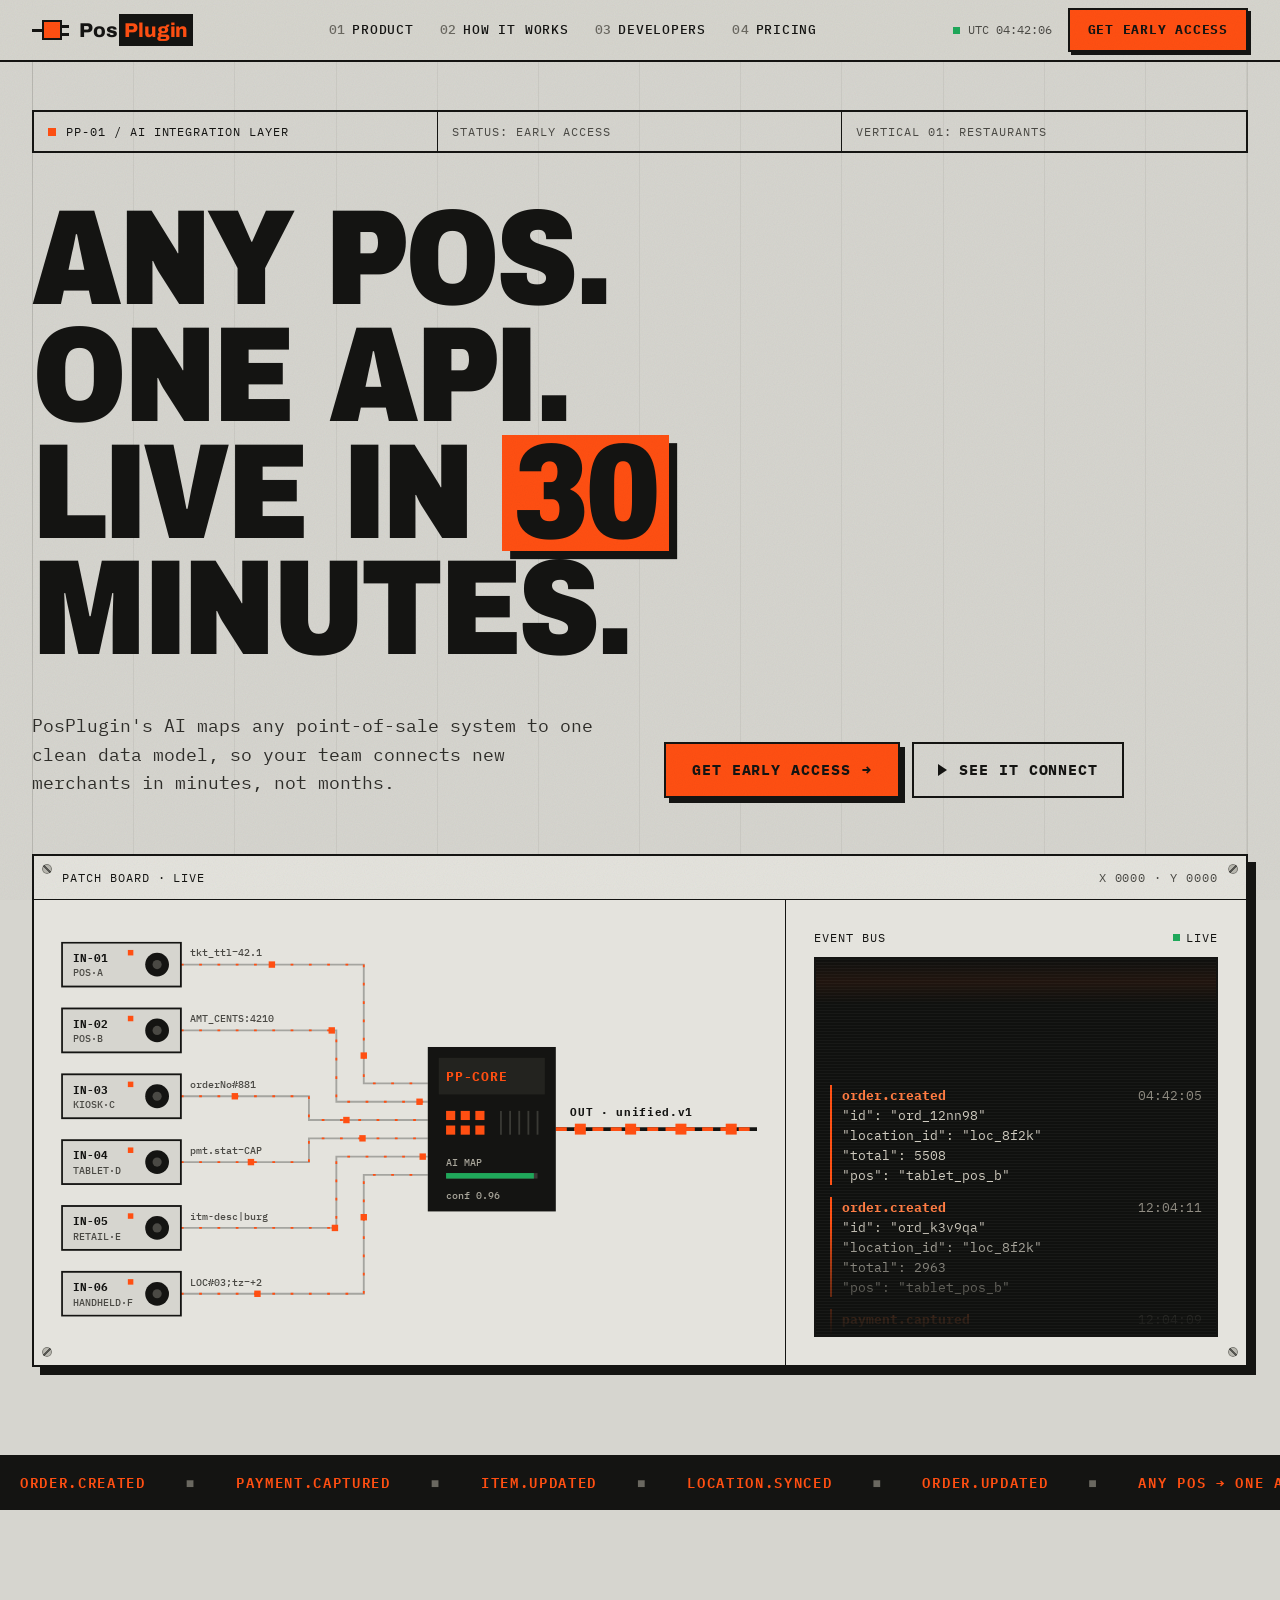
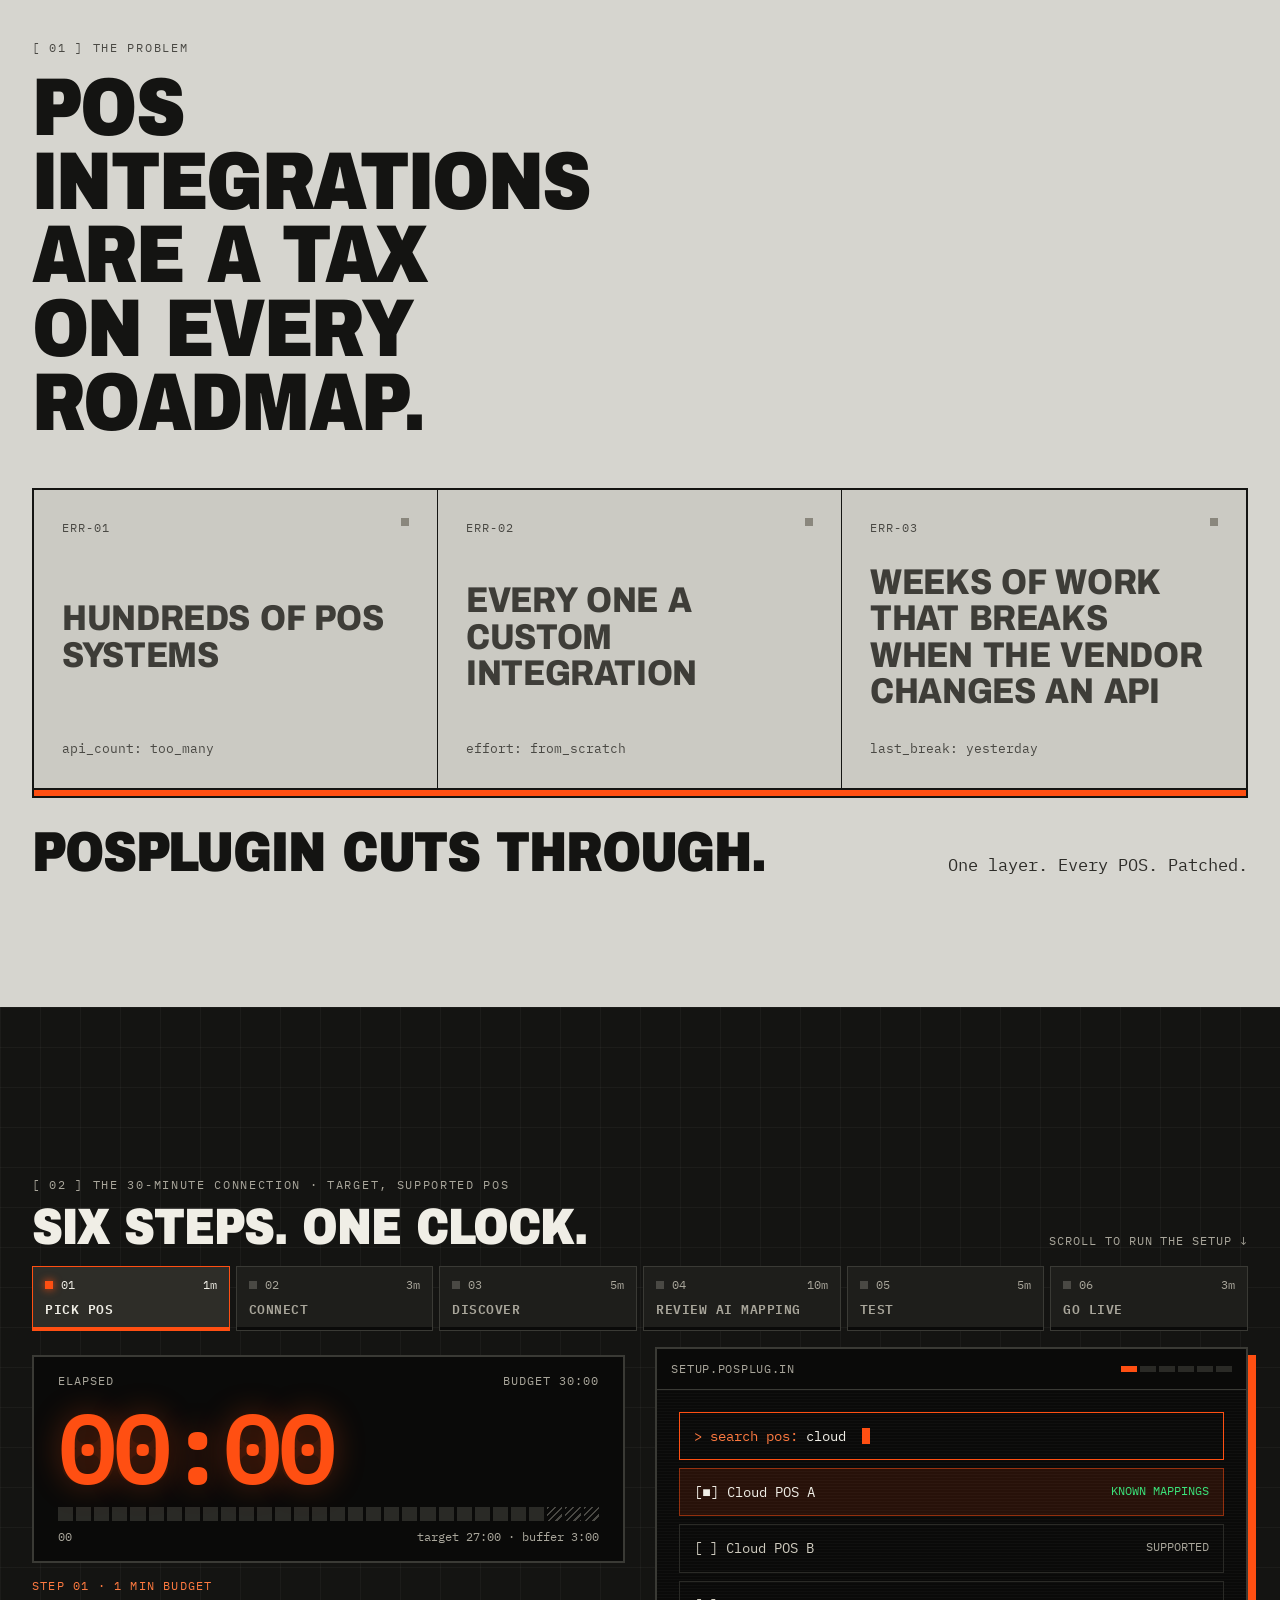
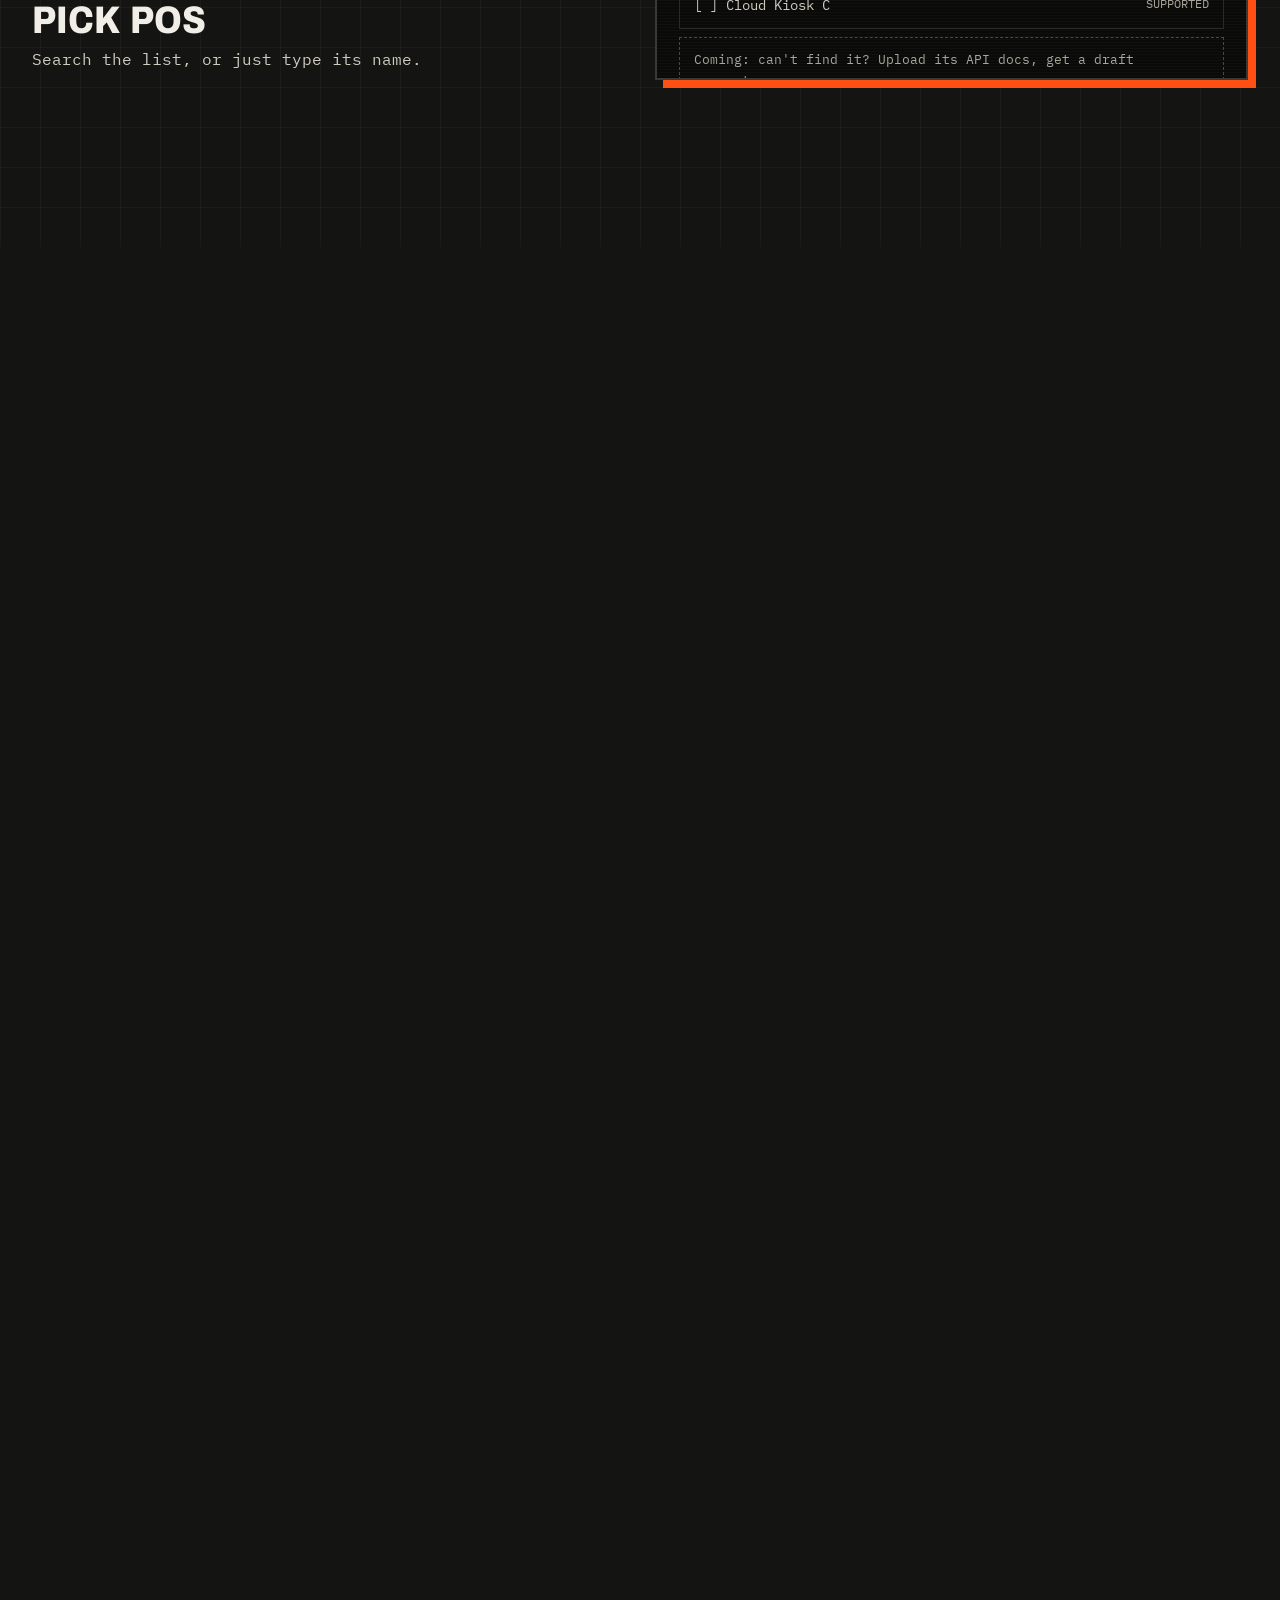
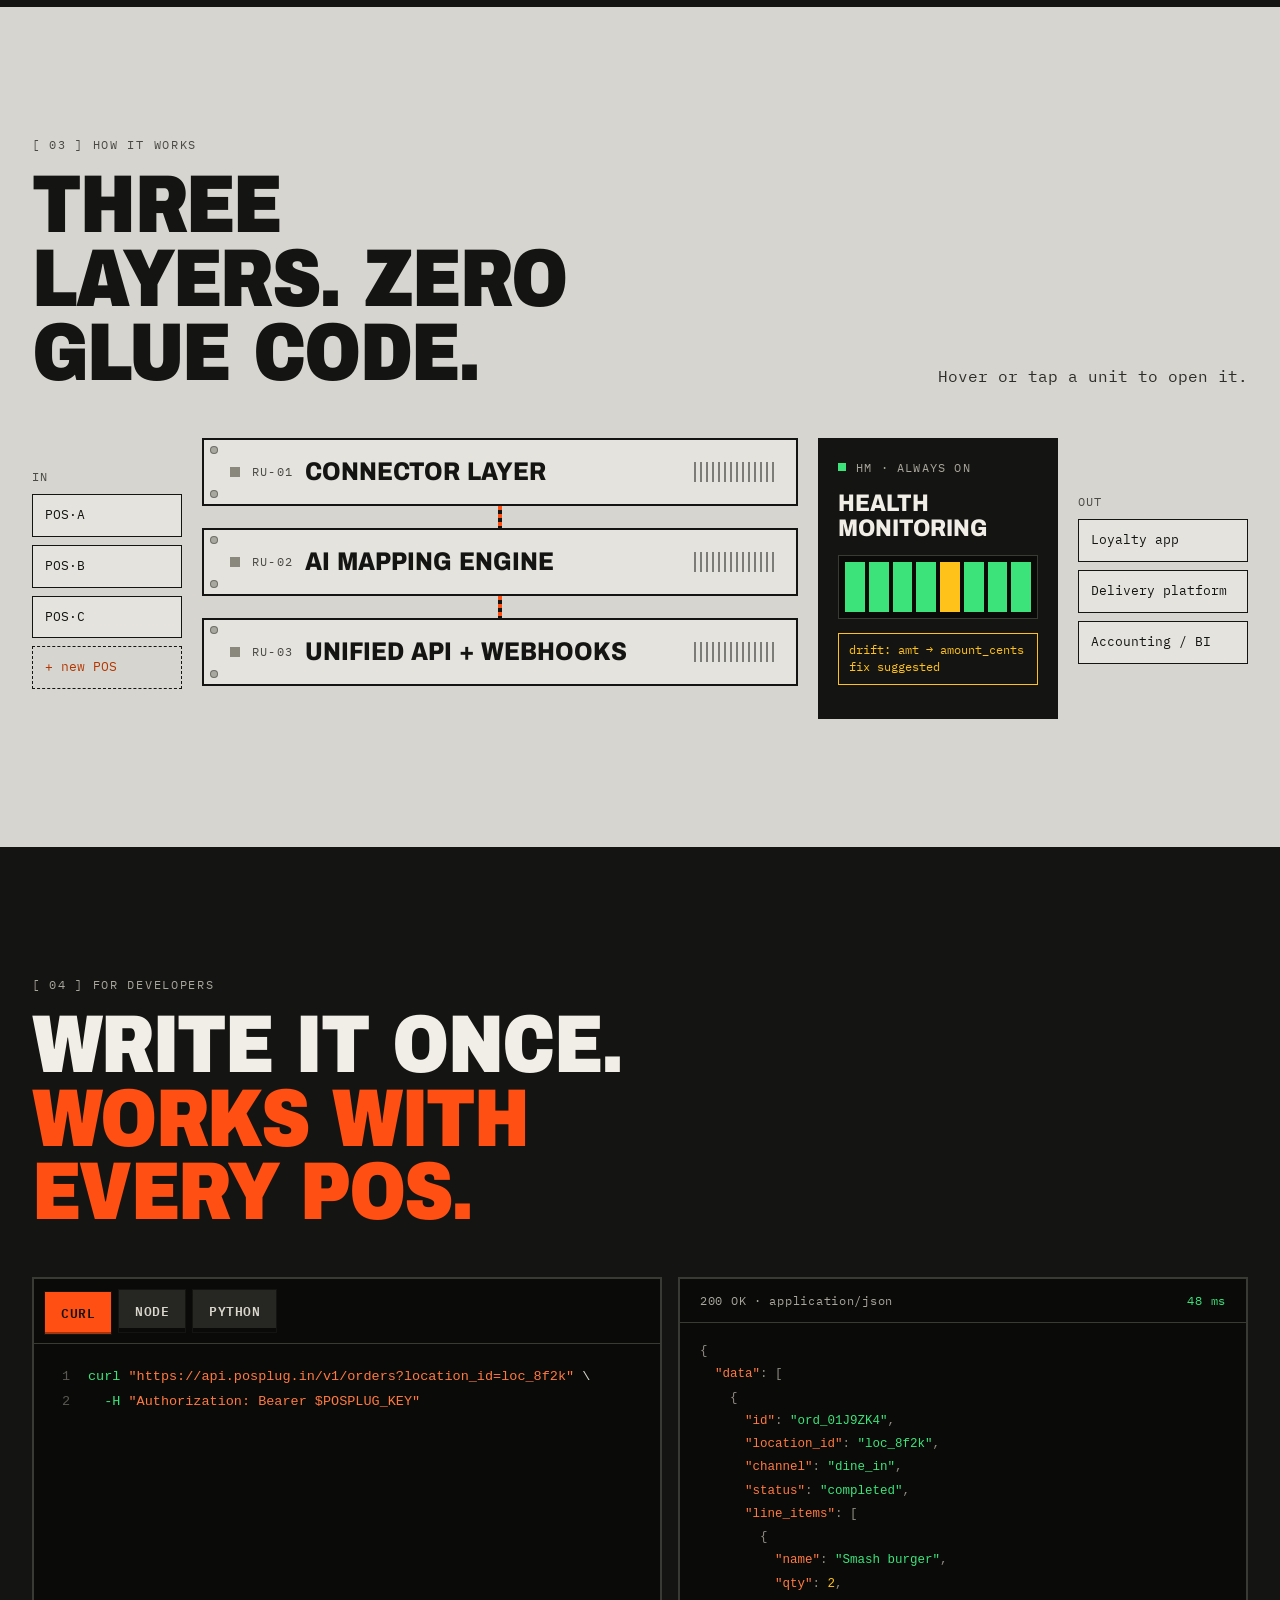
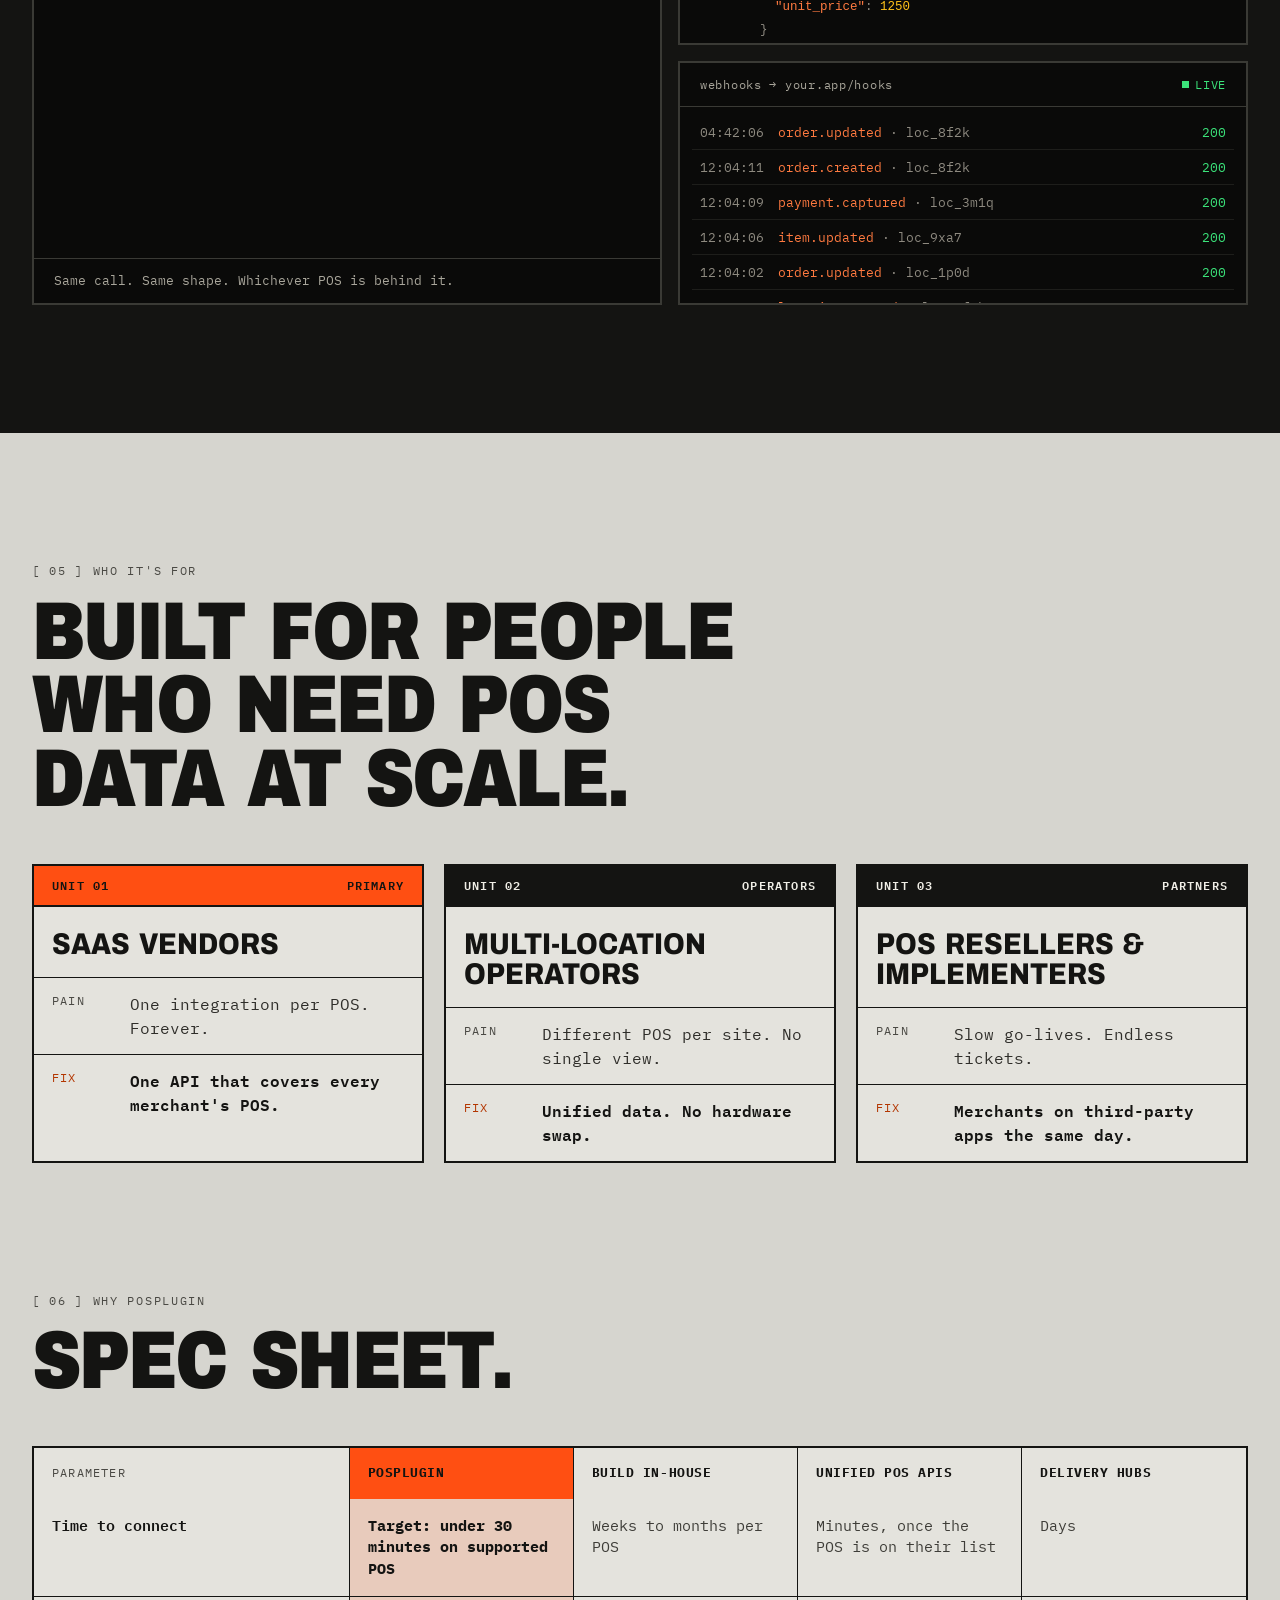
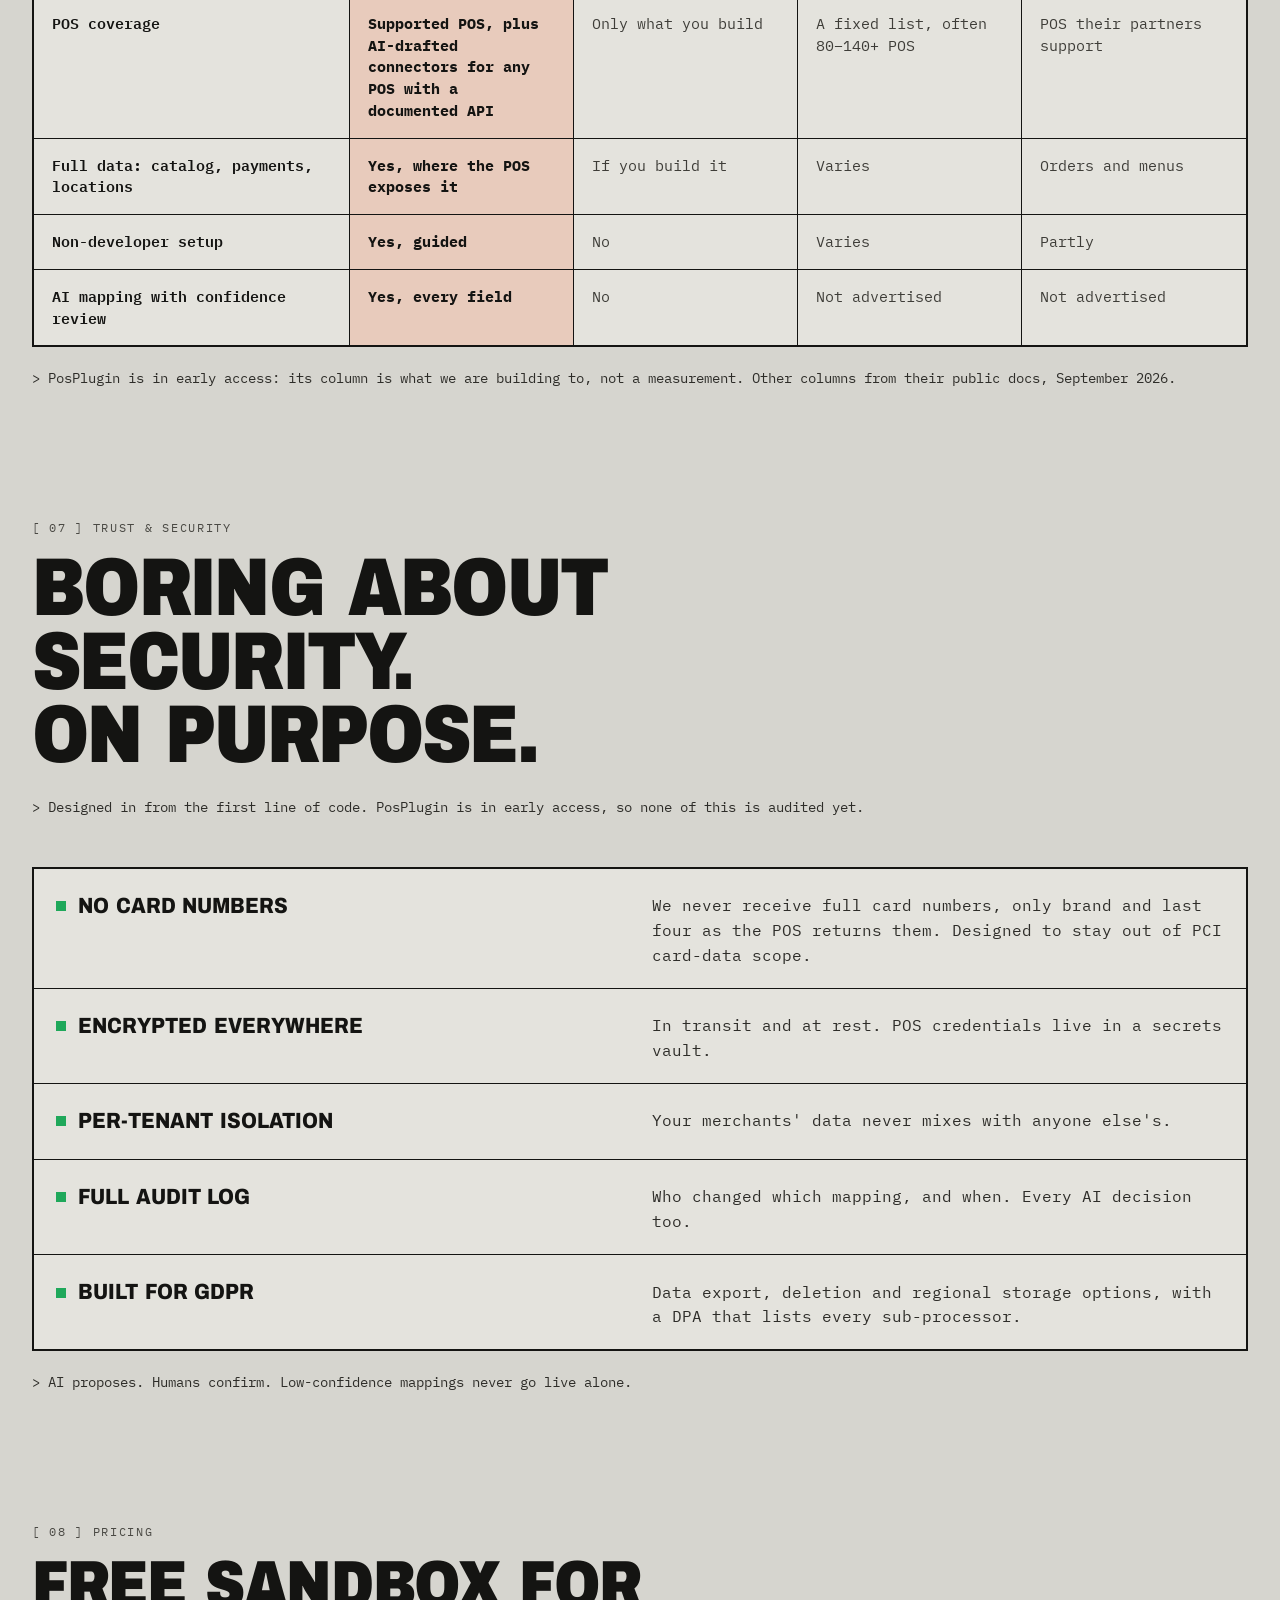
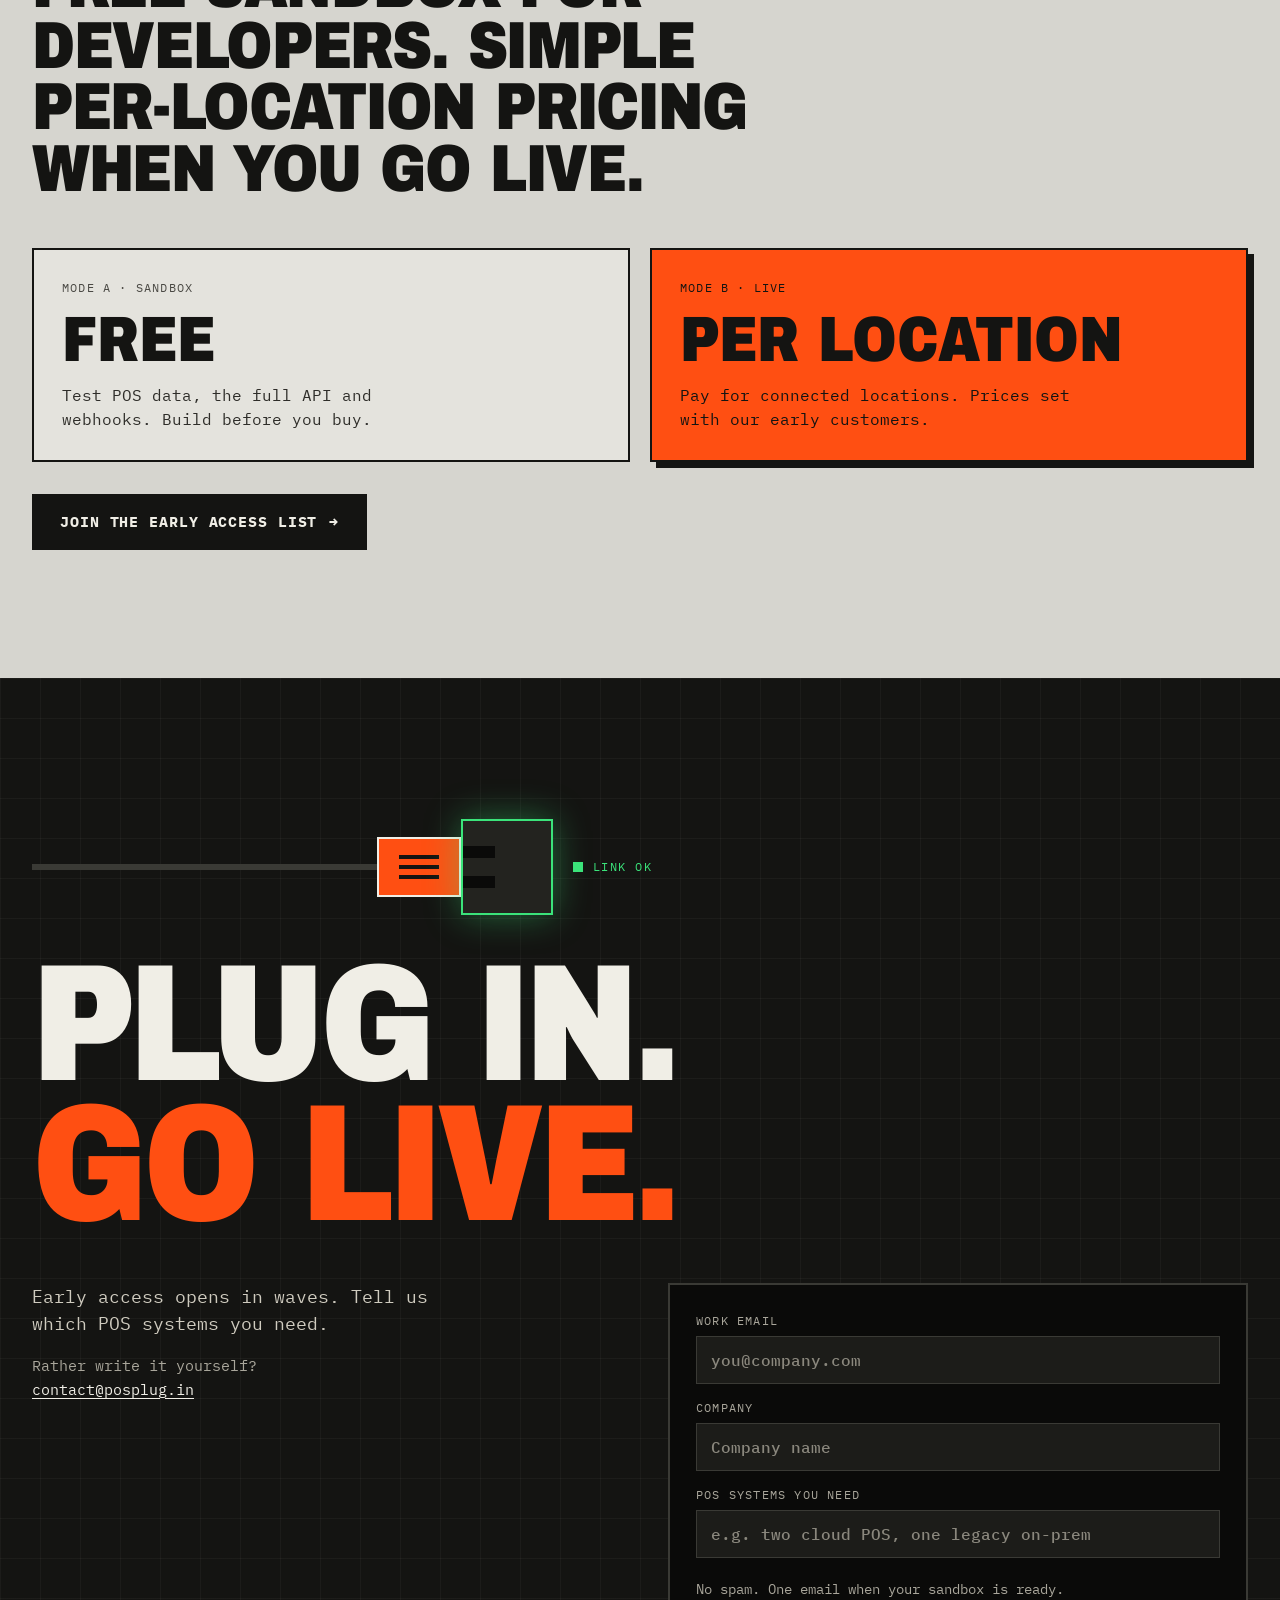
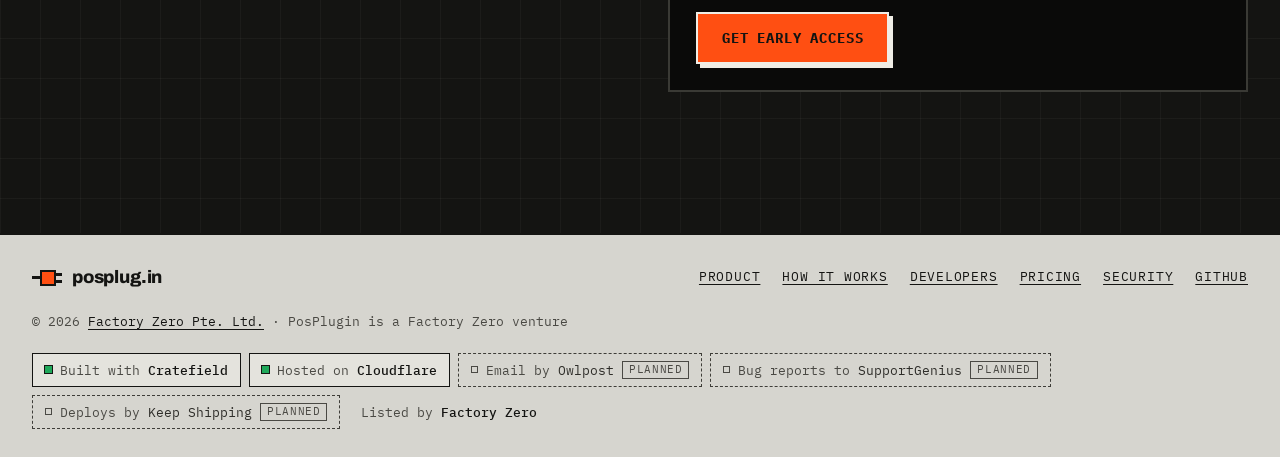
==== commit 7eb3021b: "Early access: "Check your inbox" panel, spinner while sending, clearer errors The Worker mails a dou" ====
--- a/index.html
+++ b/index.html
@@ -510,13 +510,15 @@
      <p class="field__err form__err" role="alert" hidden data-form-err></p>
      <div class="form__foot">
       <span>No spam. One email when your sandbox is ready.</span>
-      <button class="submit" type="submit">Get early access</button>
+      <button class="submit" type="submit"><span class="spin" aria-hidden="true"></span><span data-label>Get early access</span></button>
      </div>
     </form>
-    <div class="done" role="status" hidden data-done>
-     <p class="done__tag"><i class="led led--green-hi led--fast"></i>LINK ESTABLISHED</p>
-     <p class="done__title display">You're plugged in.</p>
-     <p class="done__text">We'll email <span data-done-email></span> when your sandbox is ready.</p>
+    <div class="done" role="status" aria-live="polite" tabindex="-1" hidden data-done>
+     <p class="done__tag"><i class="led led--green-hi led--fast"></i>CONFIRMATION SENT</p>
+     <p class="done__title display">Check your inbox.</p>
+     <p class="done__text">We sent a confirmation link to <strong data-done-email></strong>. Click it to hold your place on the PosPlugin waitlist.</p>
+     <p class="done__small">It can take a minute — check Spam or Promotions if it isn't there. Already confirmed before? Then you're already on the list; nothing more to do.</p>
+     <p class="done__small"><button class="done__again" type="button" data-again>Use a different email</button> · Still nothing? Email <a href="mailto:contact@posplug.in">contact@posplug.in</a>.</p>
     </div>
    </div>
   </div>
--- a/assets/posplug.css
+++ b/assets/posplug.css
@@ -507,6 +507,16 @@
 .done__title { margin-top: 14px !important; font-size: 44px; line-height: .95; }
 .done__text { margin-top: 12px !important; font-size: 16px; line-height: 1.55; color: var(--light-2); }
 .done__text a { color: var(--light); }
+.done { outline: none; }
+.done__text strong { color: var(--light); font-weight: 700; overflow-wrap: anywhere; }
+.done__small { margin-top: 12px !important; font-size: 14px; line-height: 1.5; color: var(--light-2); opacity: .85; }
+.done__small a { color: var(--light); }
+.done__again { padding: 0; border: 0; background: none; font: inherit; color: var(--green-hi); text-decoration: underline; text-underline-offset: 3px; cursor: pointer; }
+.submit { display: inline-flex; align-items: center; justify-content: center; gap: 10px; }
+.submit .spin { display: none; width: 14px; height: 14px; border: 2px solid currentColor; border-right-color: transparent; border-radius: 50%; animation: pp-spin .7s linear infinite; }
+.submit[aria-busy="true"] .spin { display: inline-block; }
+@keyframes pp-spin { to { transform: rotate(360deg); } }
+@media (prefers-reduced-motion: reduce) { .submit[aria-busy="true"] .spin { display: none; } }
 
 /* ---------- footer ---------- */
 .foot { position: relative; z-index: 1; border-top: 2px solid var(--ink); background: var(--paper); }
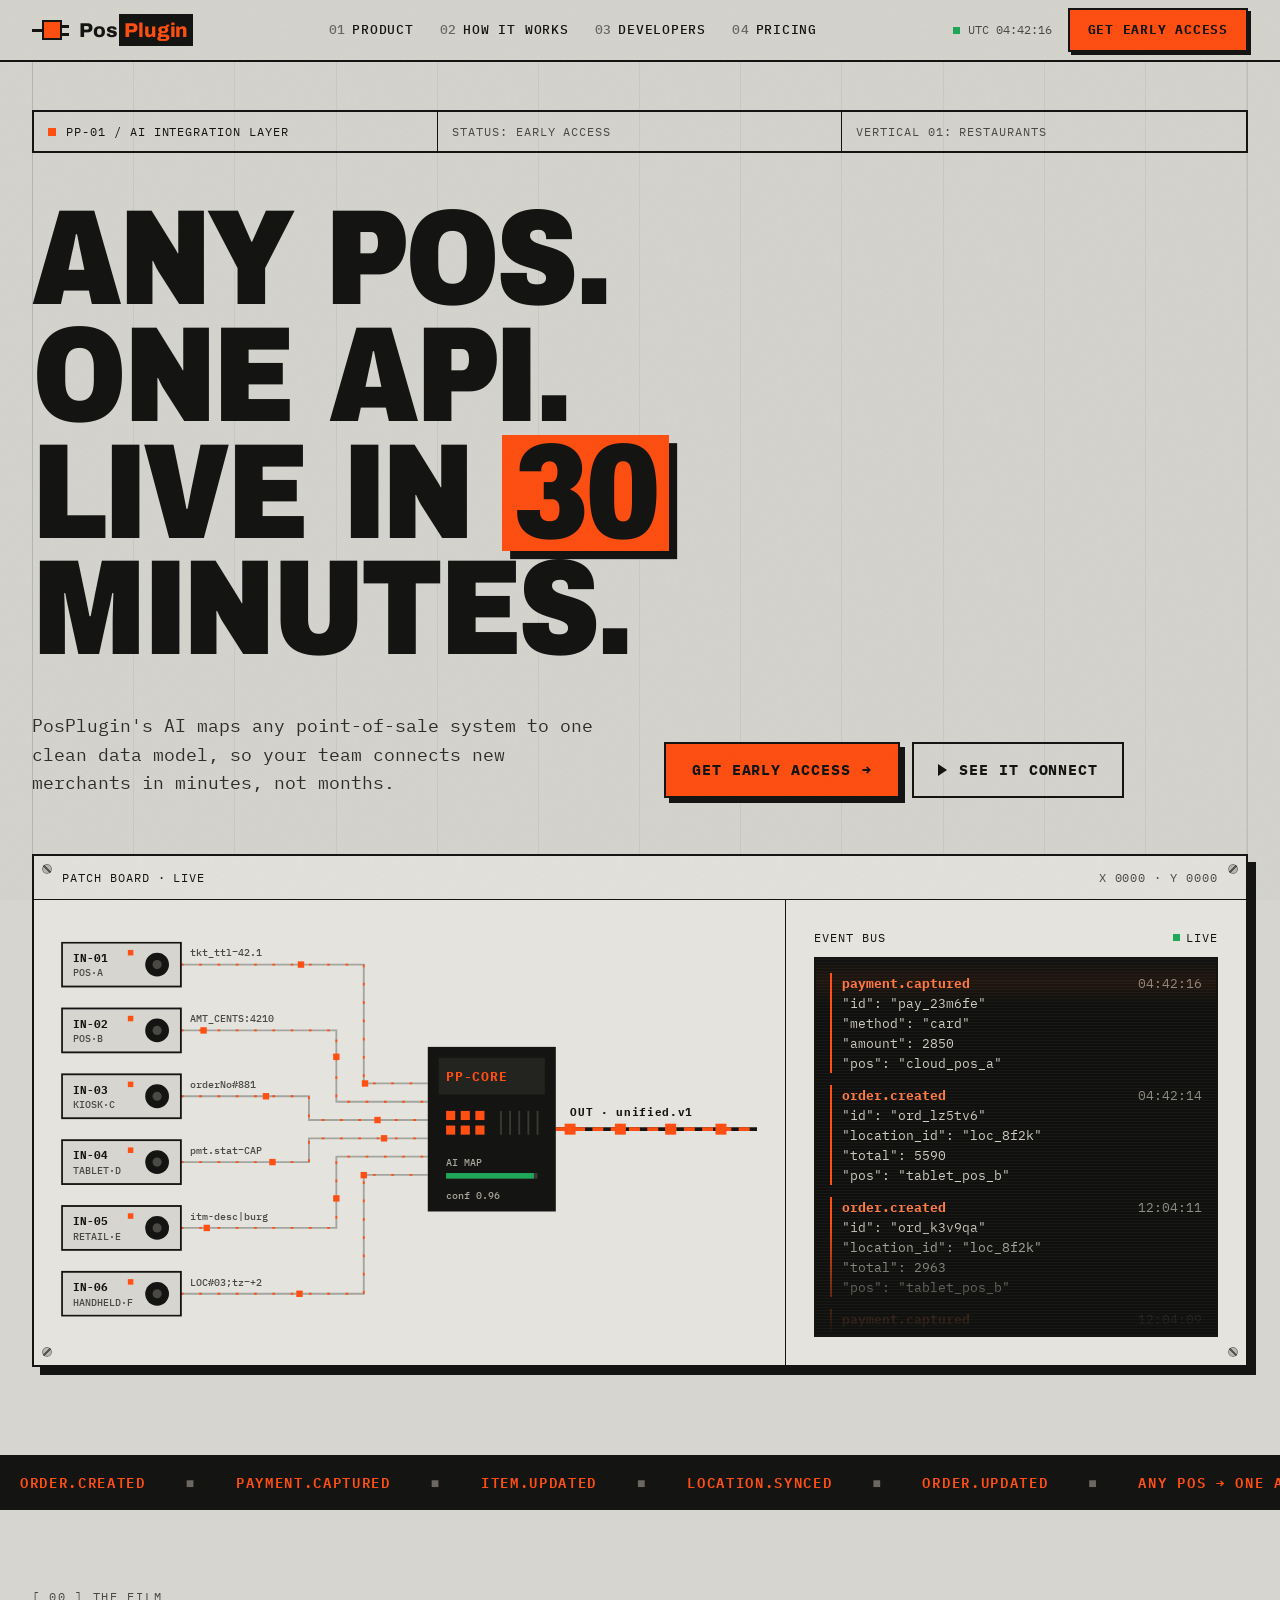
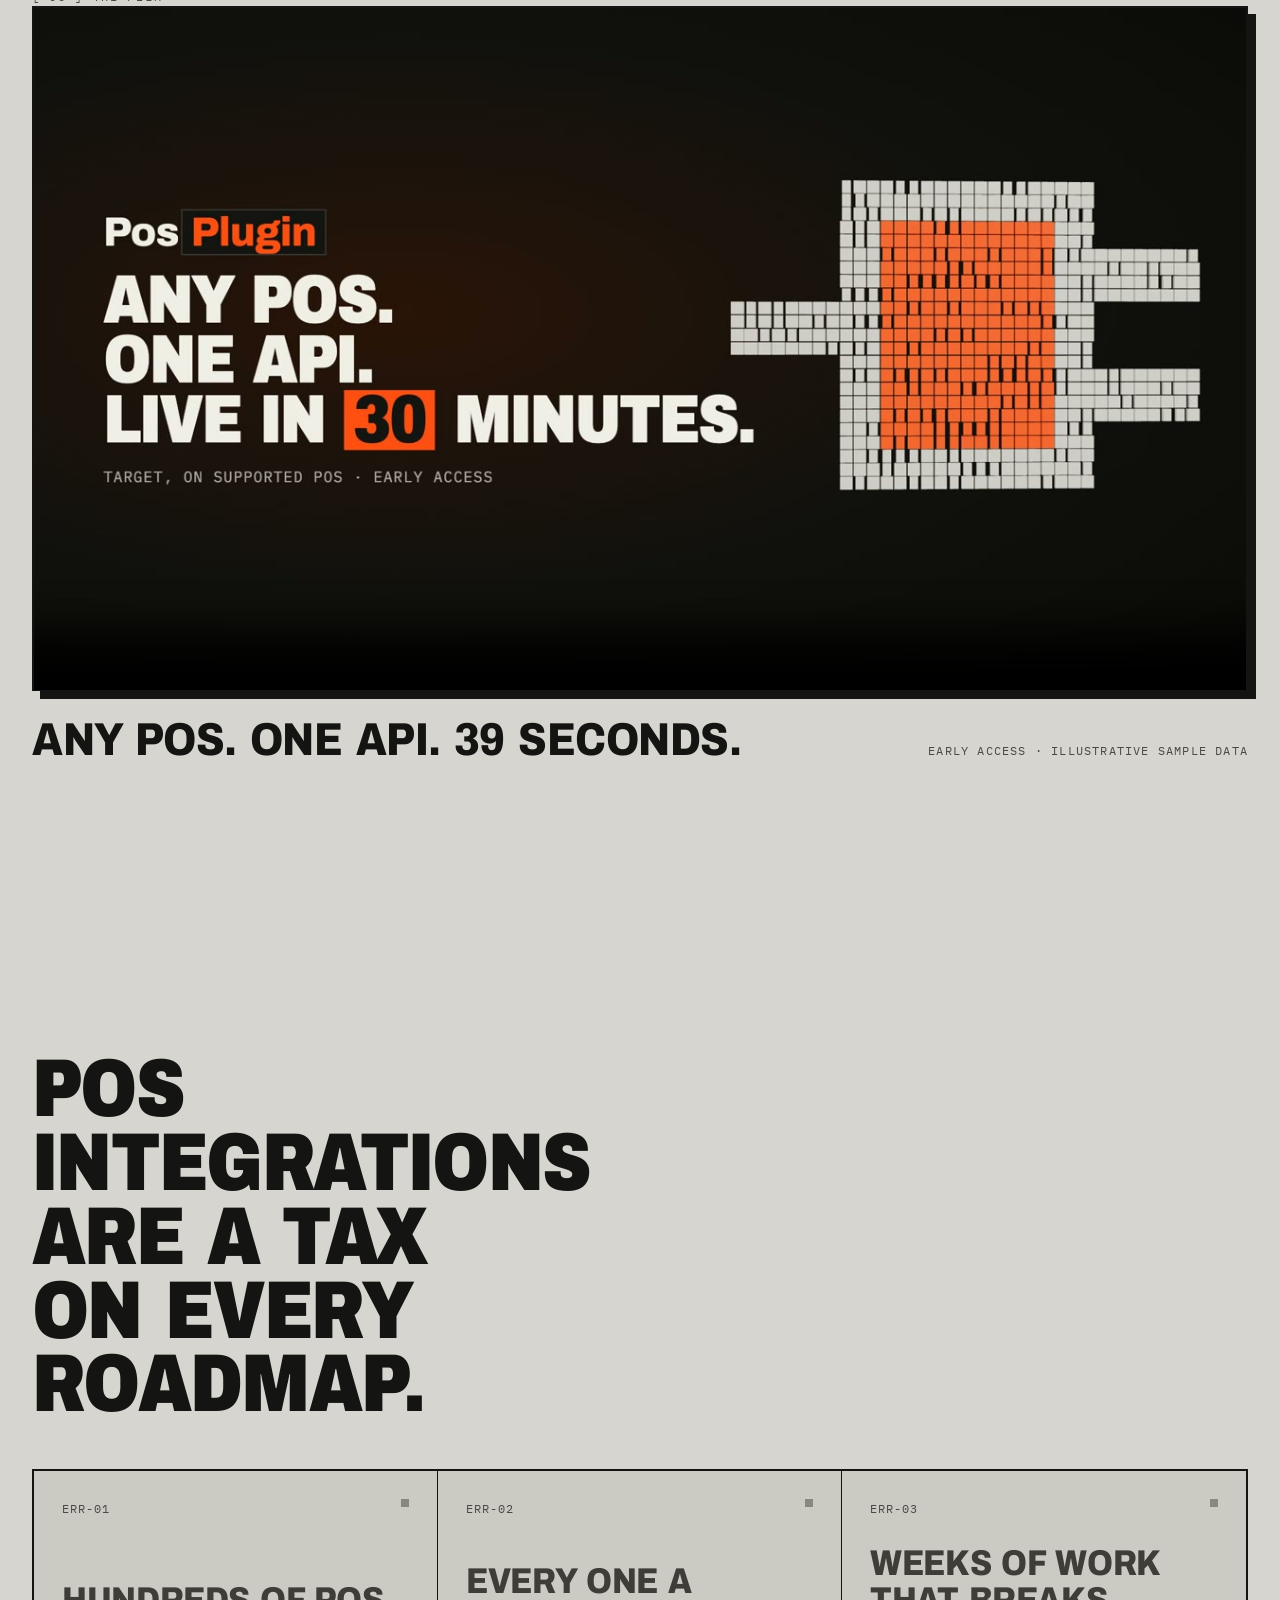
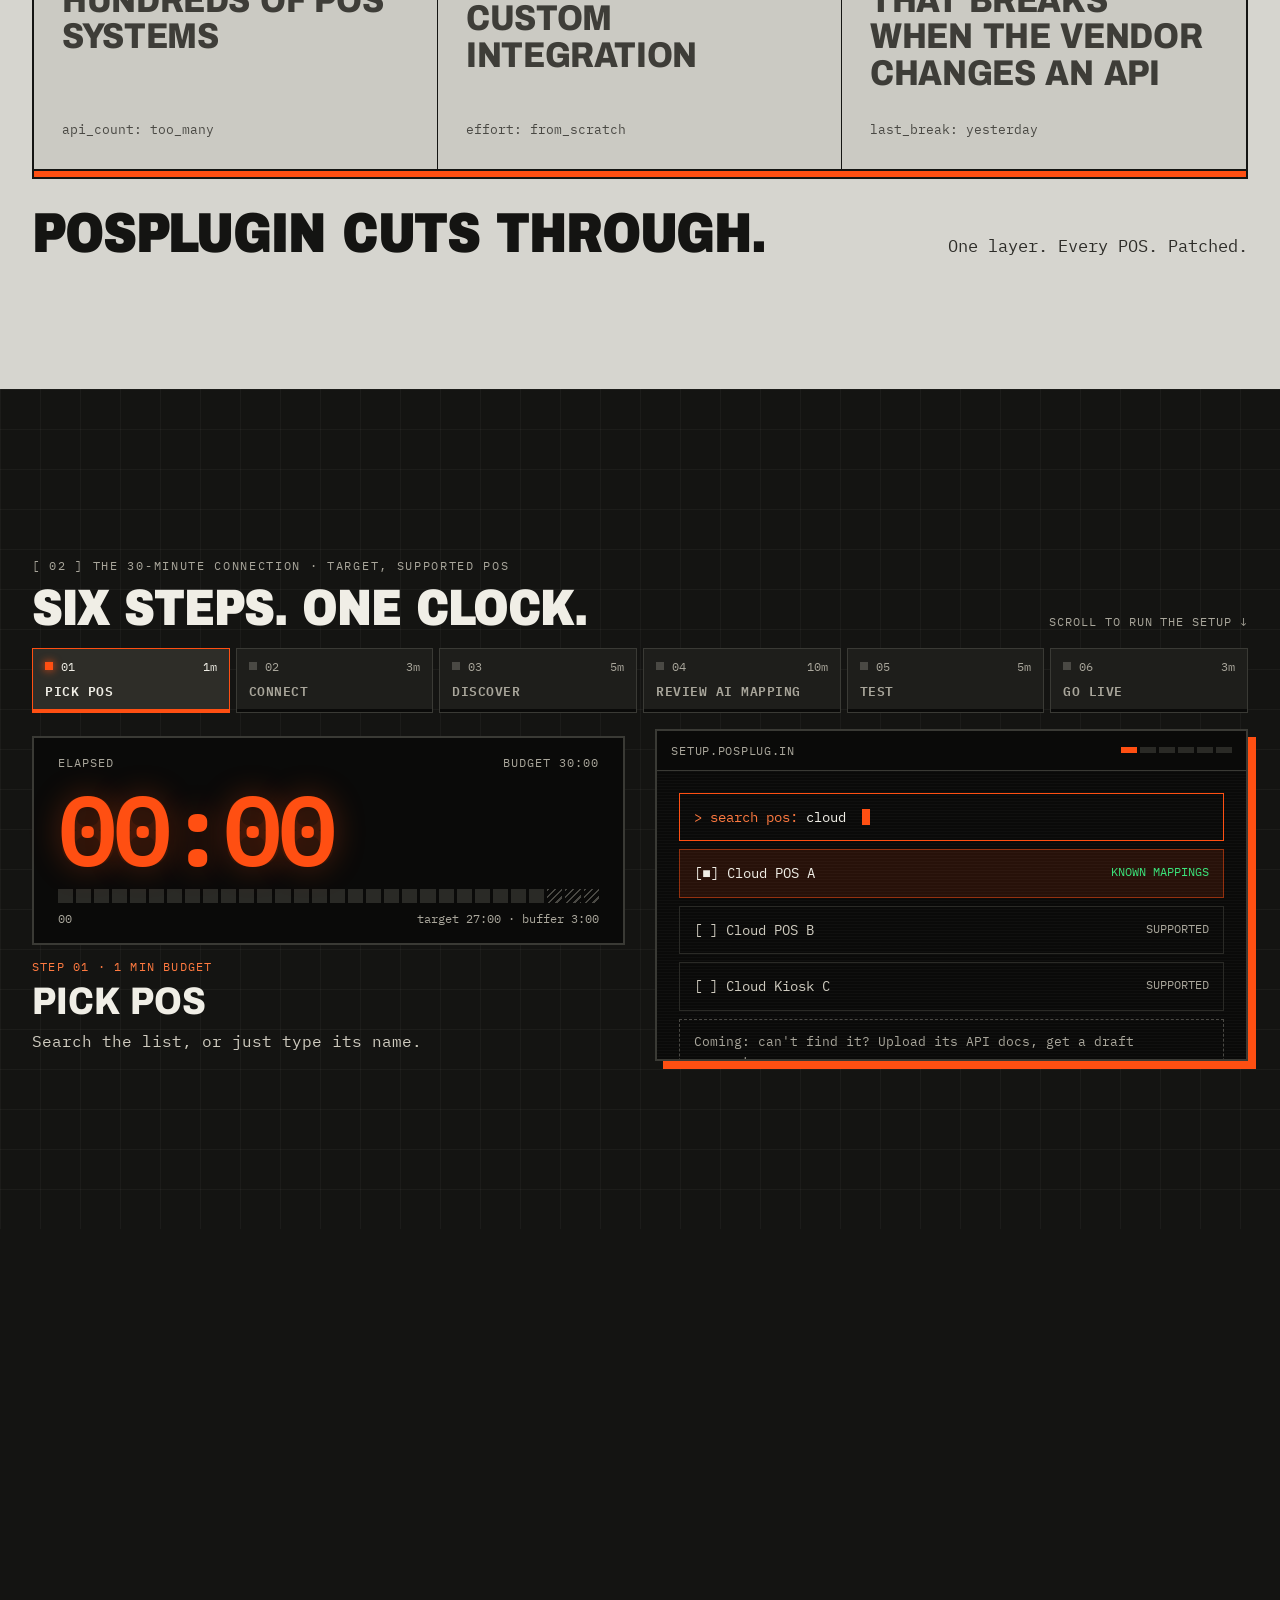
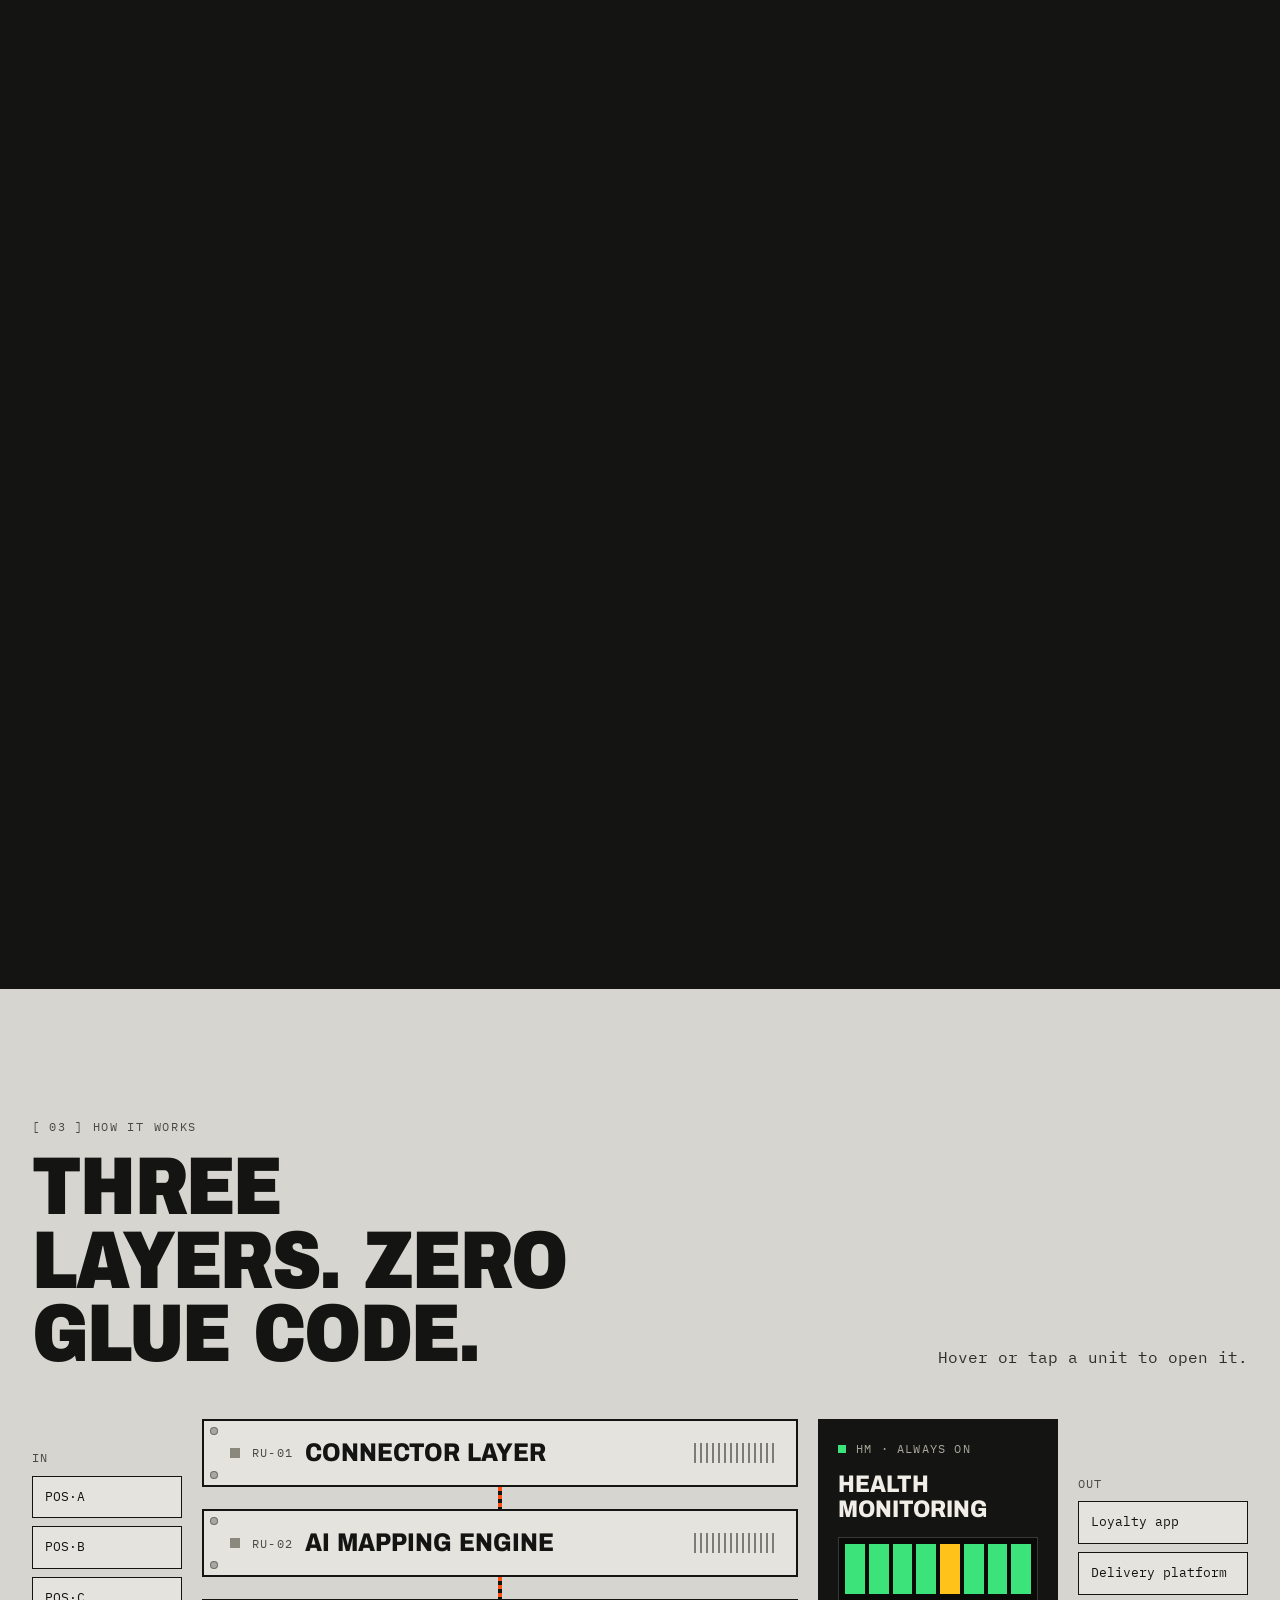
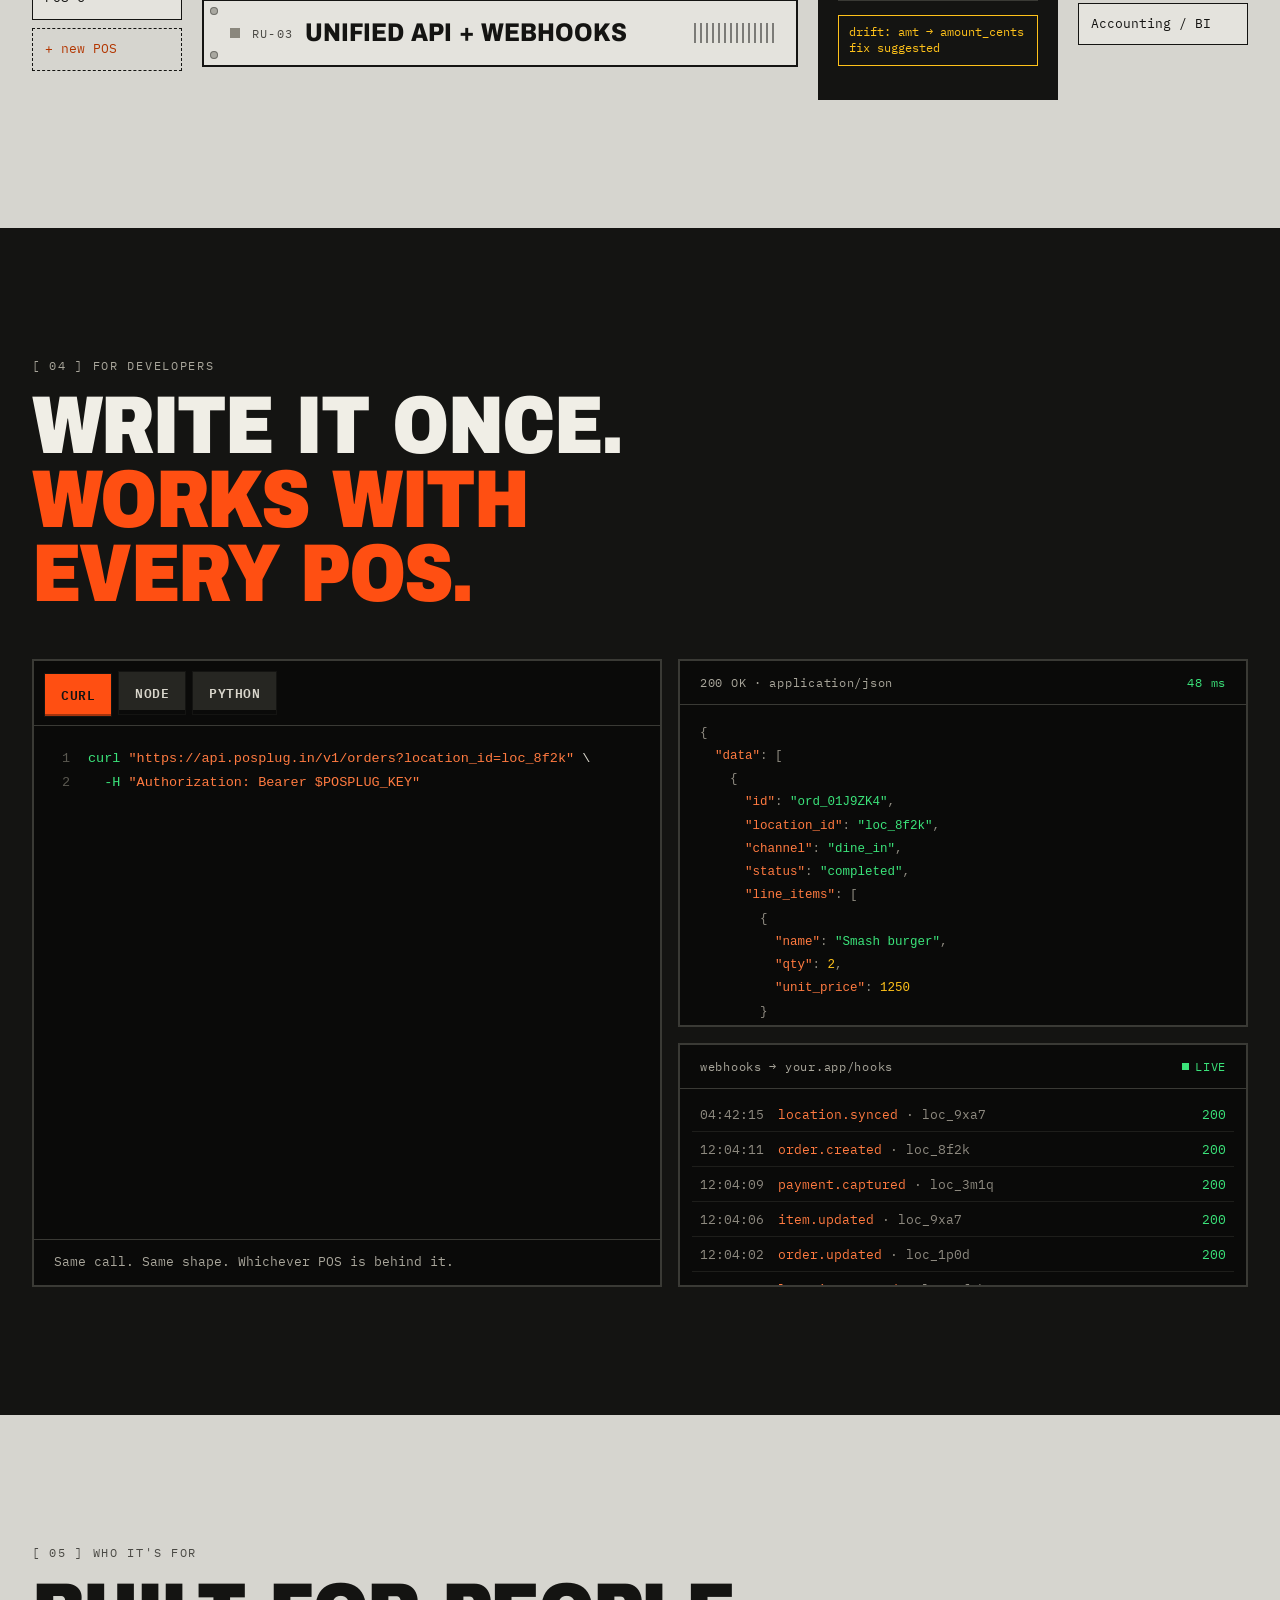
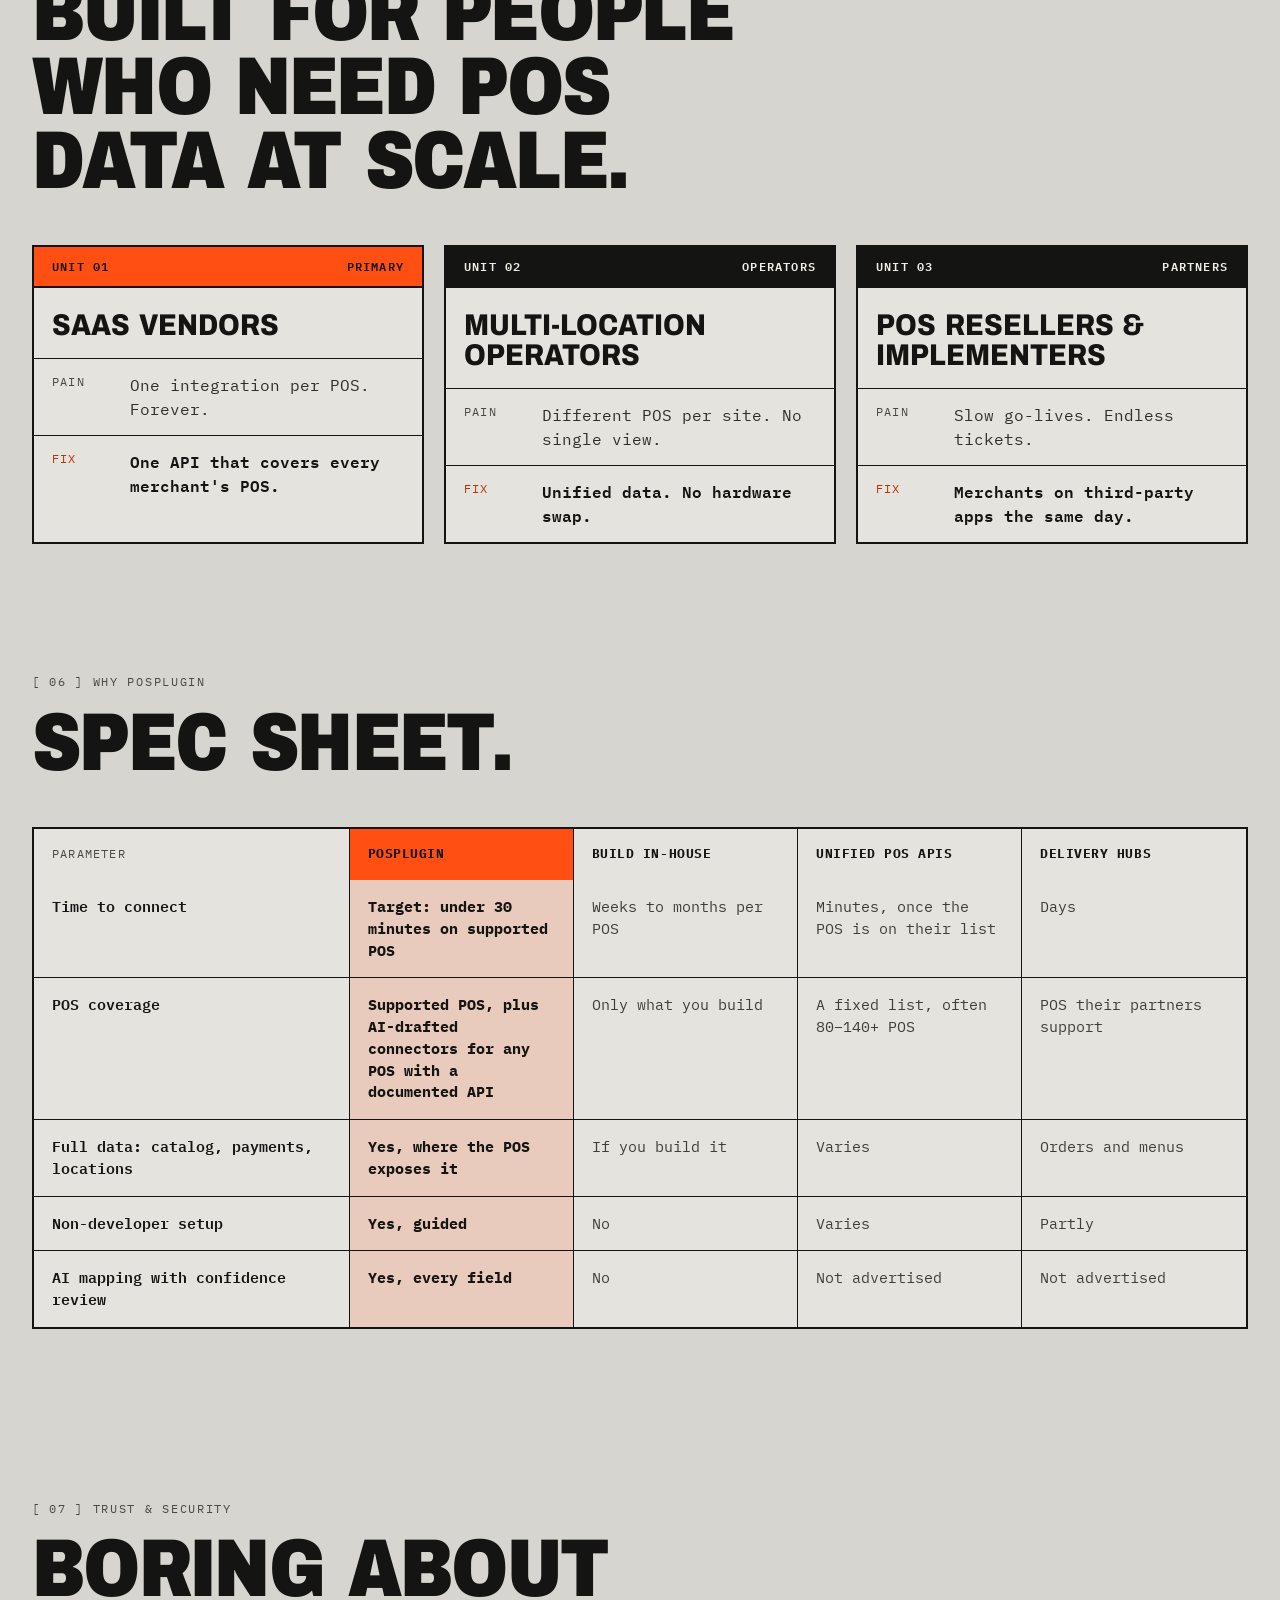
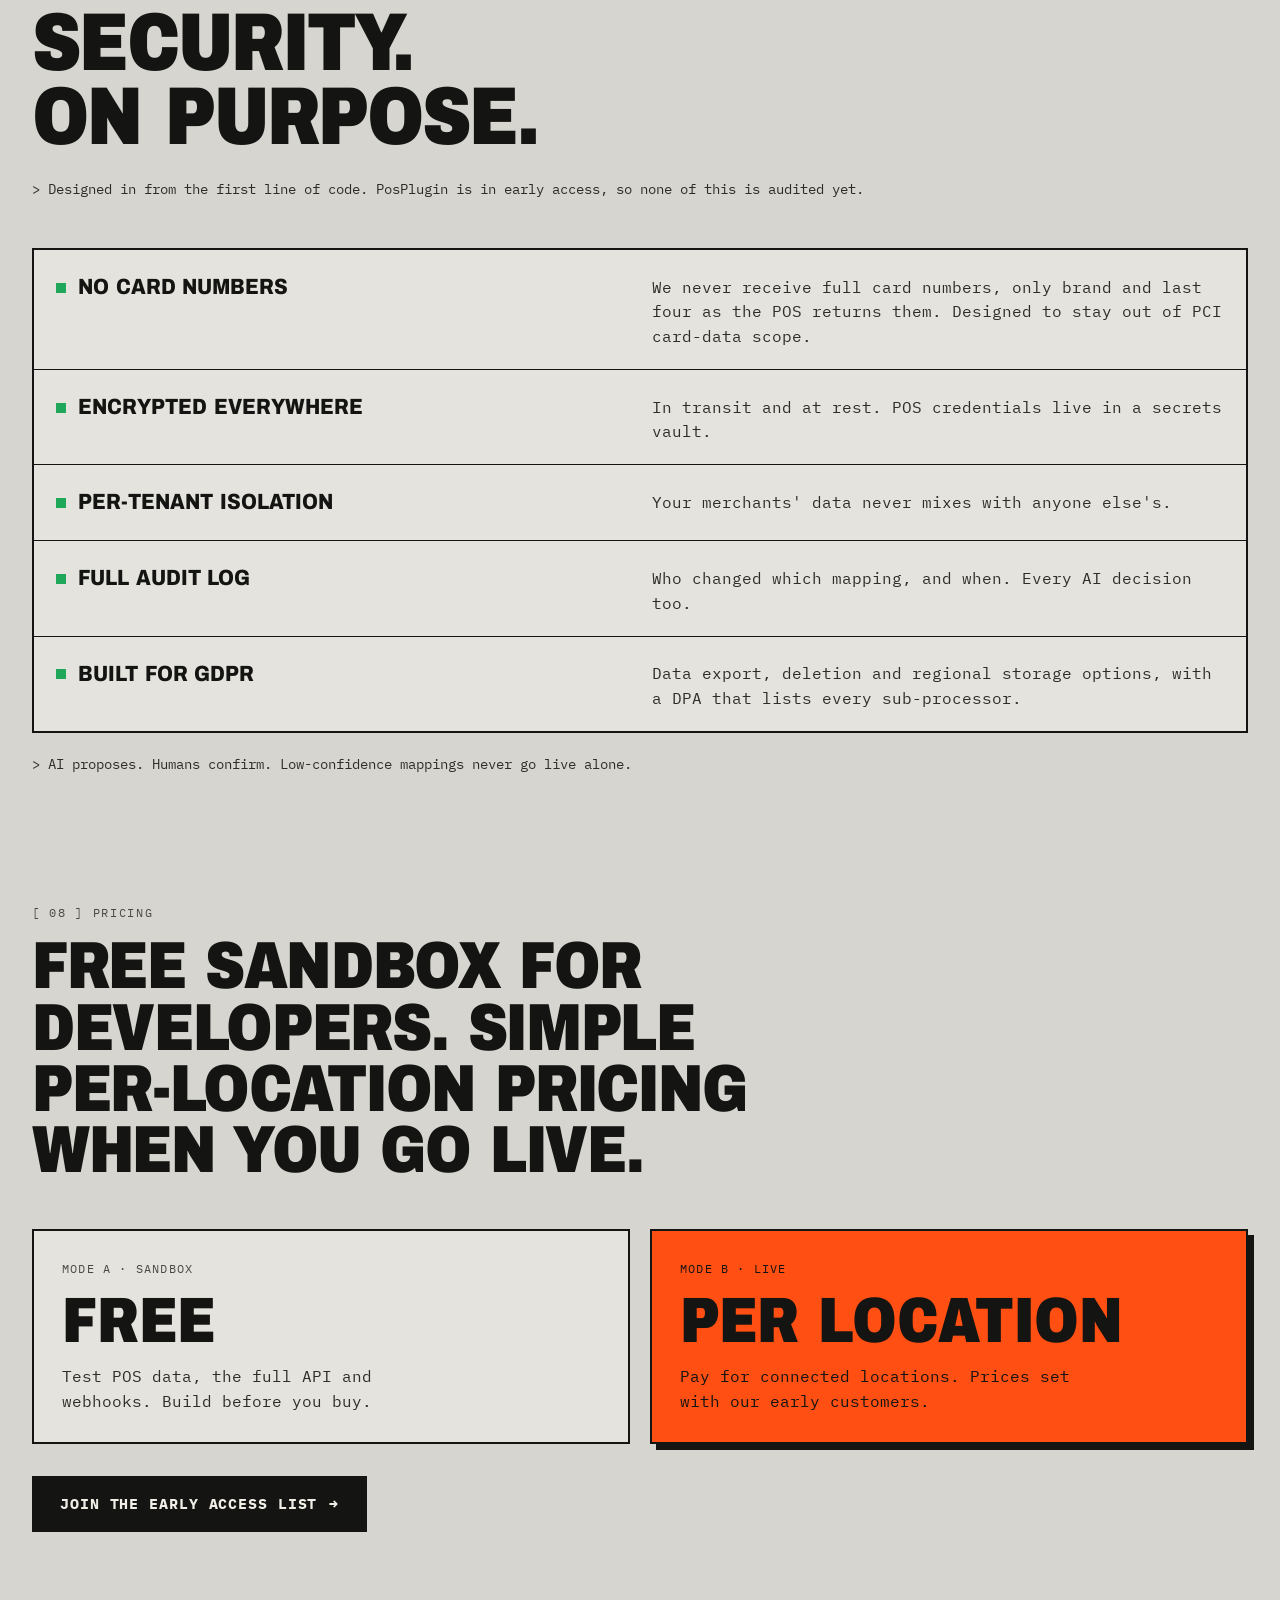
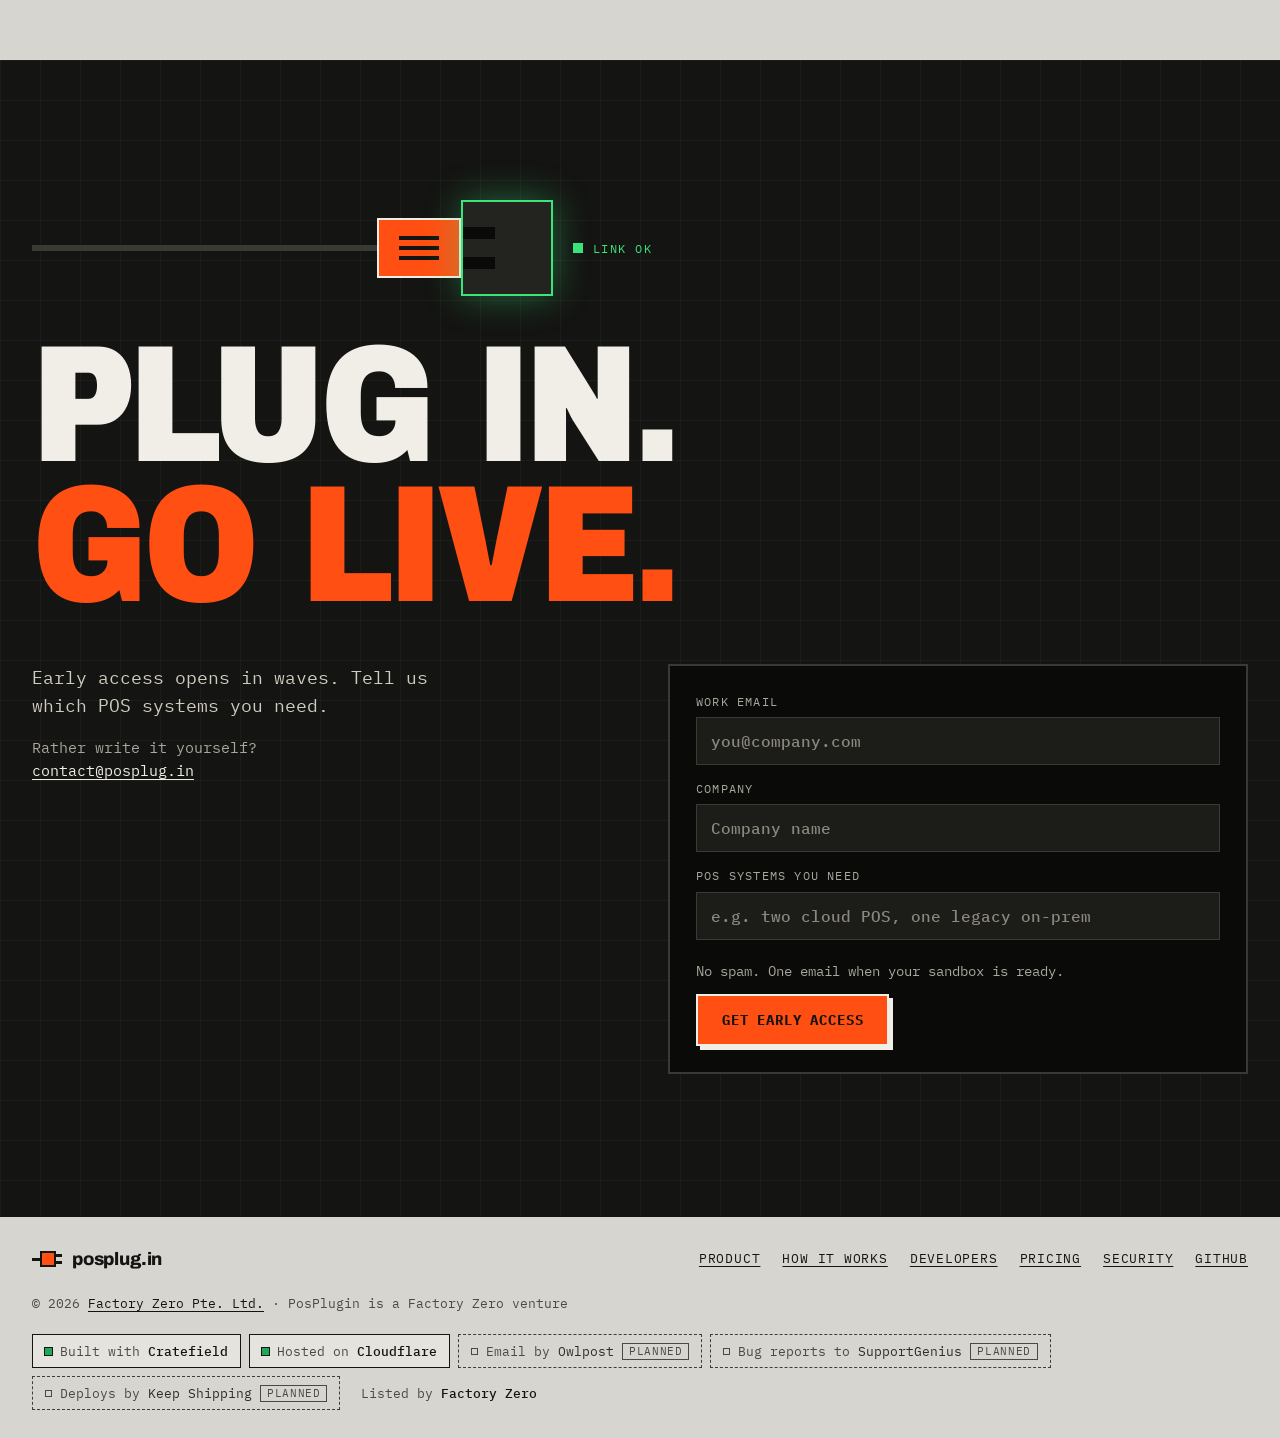
==== commit 9524a625: "Home: product film after the hero Co-authored-by: Colonizer Settlers <331648616+colonizer-settlers@u" ====
--- a/index.html
+++ b/index.html
@@ -157,6 +157,24 @@
  </div>
 </div>
 
+<section class="sec sec--film" id="film" aria-labelledby="film-title">
+ <div class="wrap">
+  <p class="eyebrow" data-reveal>[ 00 ] The film</p>
+  <figure class="film" data-reveal>
+   <div class="film__frame">
+    <video controls playsinline preload="none" poster="/assets/films/posplug-promo-poster.jpg" width="1920" height="1080" aria-label="PosPlugin promo film, 39 seconds. A restaurant runs a different POS system, and each one is a custom integration that breaks. PosPlugin maps any POS to one API, and the film ends with an invitation to get early access.">
+     <source src="/assets/films/posplug-promo.mp4" type="video/mp4">
+     Your browser can't play this video. <a href="/assets/films/posplug-promo.mp4">Download the film (MP4)</a>.
+    </video>
+   </div>
+   <figcaption class="film__cap">
+    <p class="condensed film__title" id="film-title">Any POS. One API. 39 seconds.</p>
+    <p class="film__note">Early access · illustrative sample data</p>
+   </figcaption>
+  </figure>
+ </div>
+</section>
+
 <section class="sec" id="product" aria-labelledby="product-title">
  <div class="wrap">
   <p class="eyebrow" data-reveal>[ 01 ] The problem</p>
--- a/assets/posplug.css
+++ b/assets/posplug.css
@@ -428,6 +428,15 @@
 .card dd { margin: 0; padding: 14px 18px 14px 0; color: var(--ink-2); }
 .card dd.fix { color: var(--ink); font-weight: 600; }
 
+/* ---------- film, after the hero ---------- */
+.sec--film { padding-top: clamp(48px,6vw,88px); }
+.film { margin: 0; }
+.film__frame { background: var(--ink); border: 2px solid var(--ink); box-shadow: 8px 8px 0 var(--ink); }
+.film video { display: block; width: 100%; height: auto; aspect-ratio: 16 / 9; background: var(--ink); }
+.film__cap { display: flex; flex-wrap: wrap; gap: 8px 24px; align-items: baseline; justify-content: space-between; margin-top: 28px; }
+.film__title { margin: 0; font-size: clamp(28px,3.6vw,48px); line-height: .95; letter-spacing: -.01em; }
+.film__note { margin: 0; font-size: 12px; letter-spacing: .1em; text-transform: uppercase; color: var(--mute); }
+
 /* ---------- 06 spec sheet ---------- */
 .spec { margin-top: 48px; overflow-x: auto; border: 2px solid var(--ink); background: var(--panel); }
 .spec table { width: 100%; min-width: 880px; border-collapse: collapse; table-layout: fixed; }
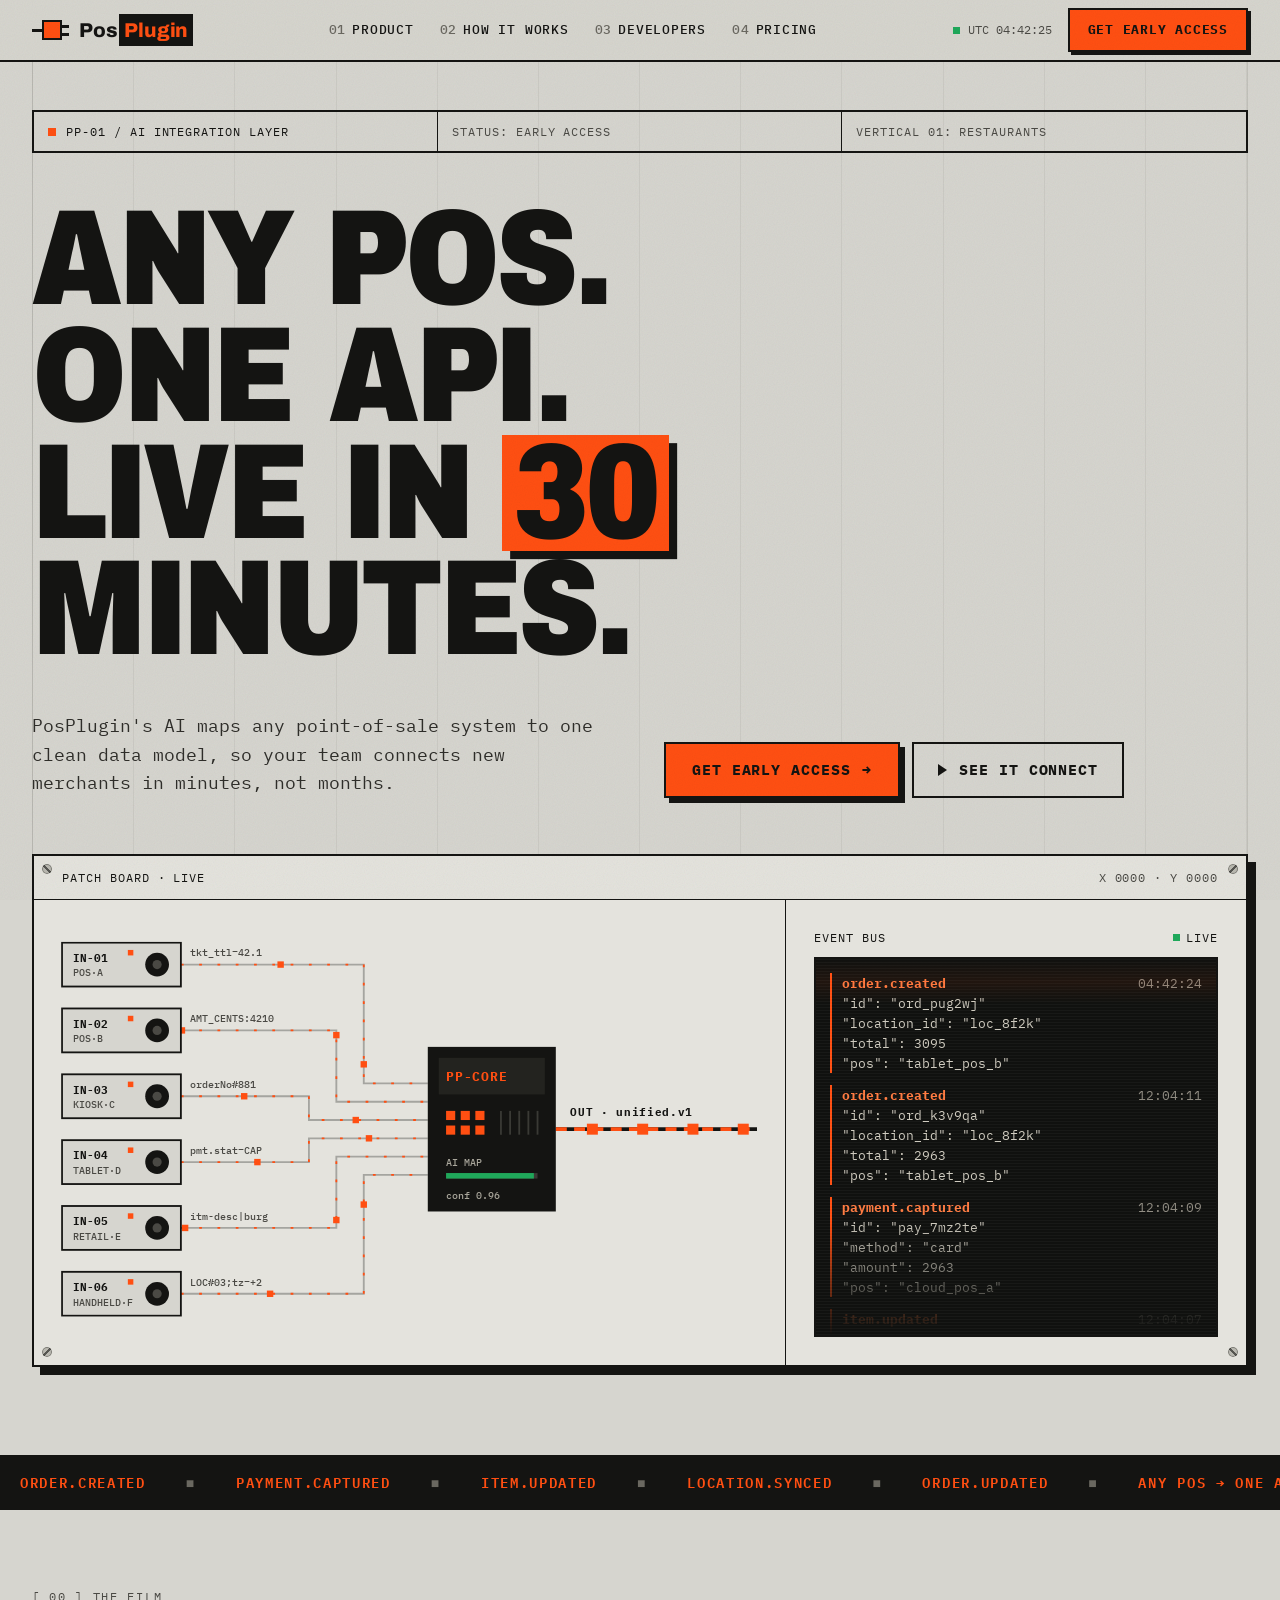
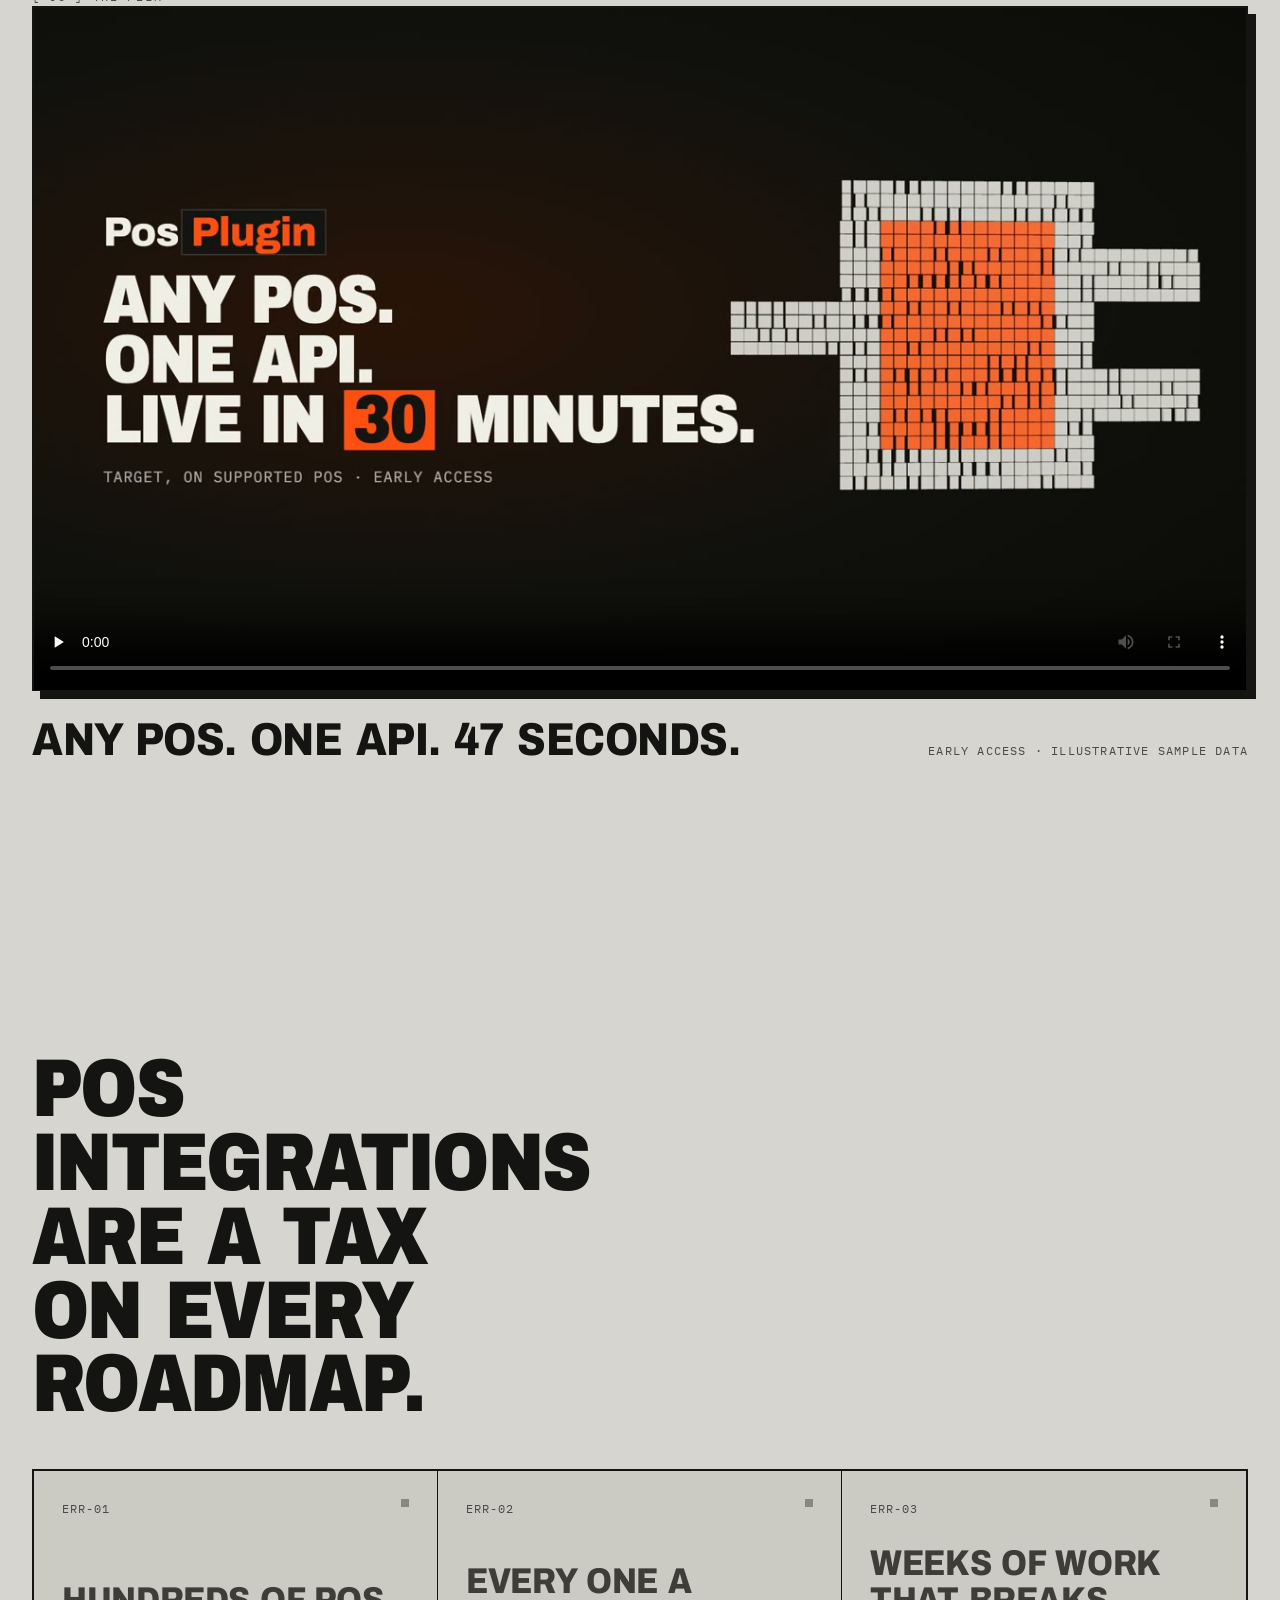
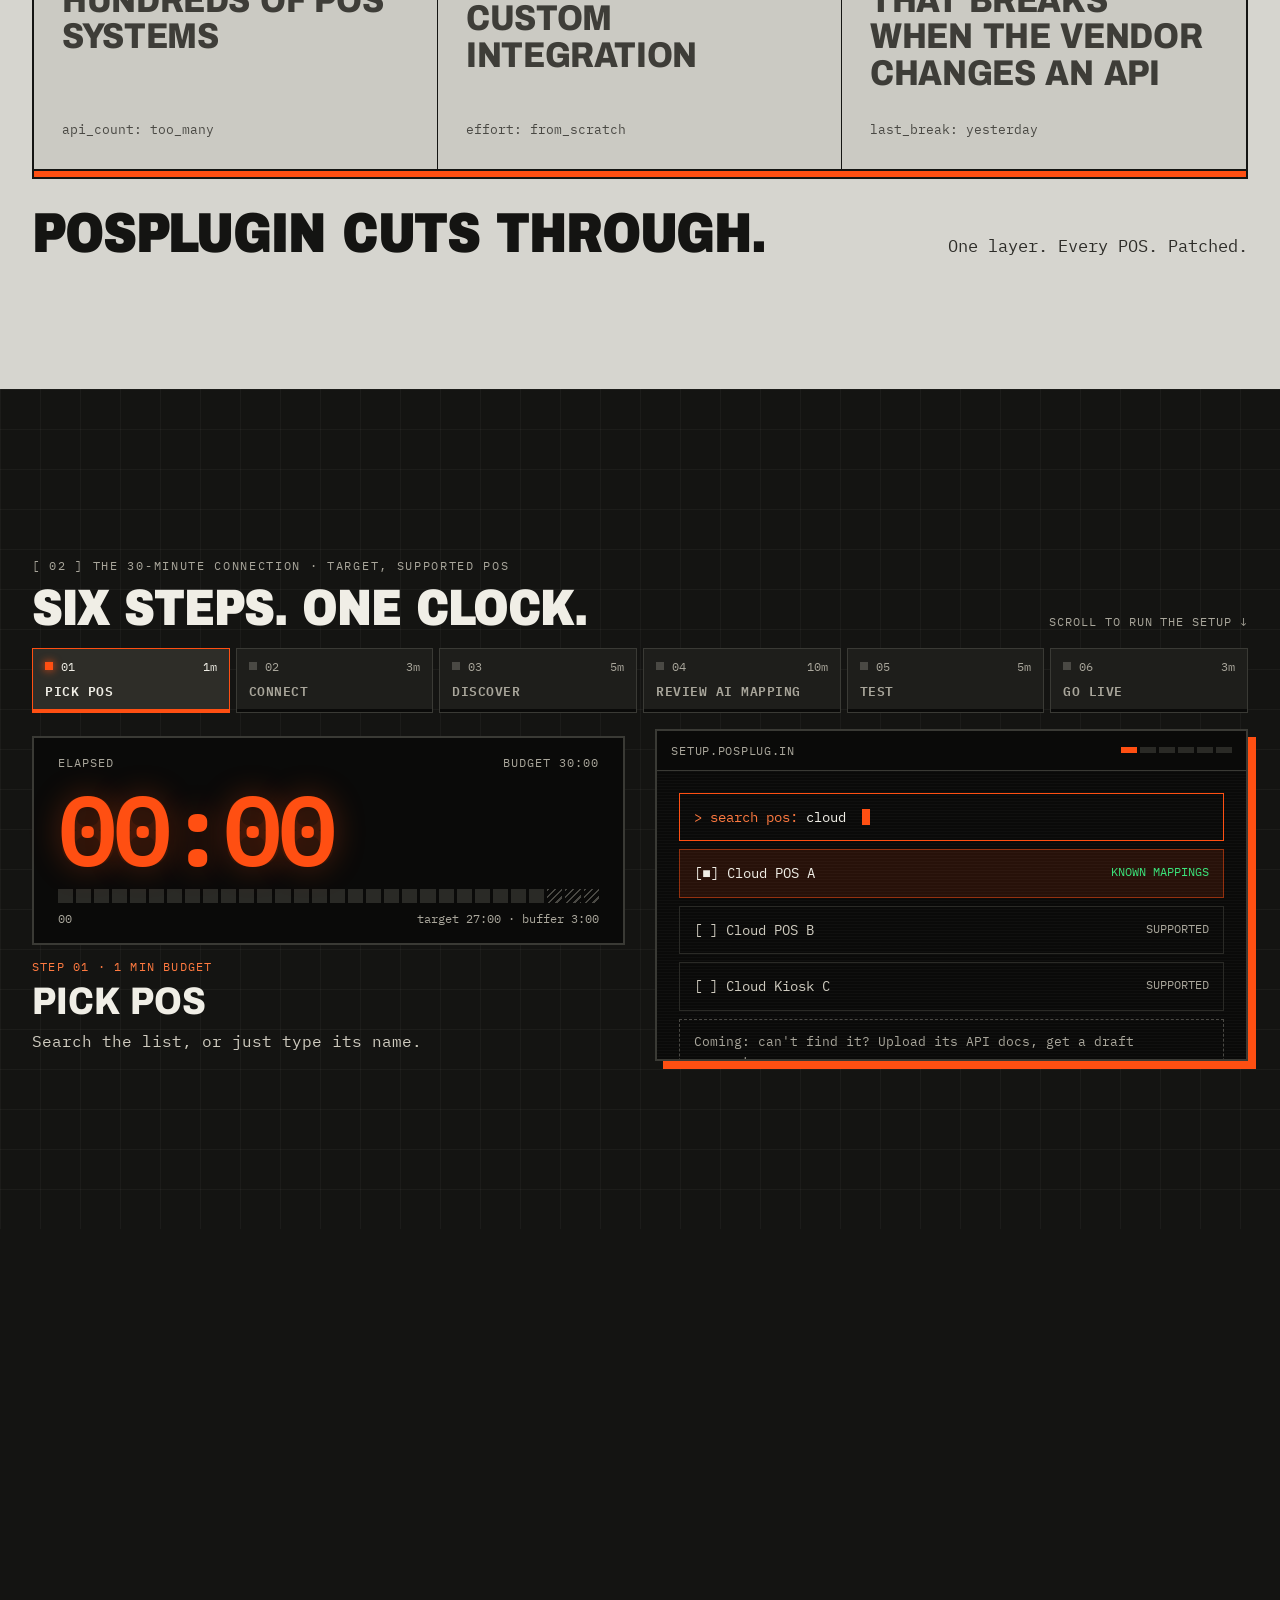
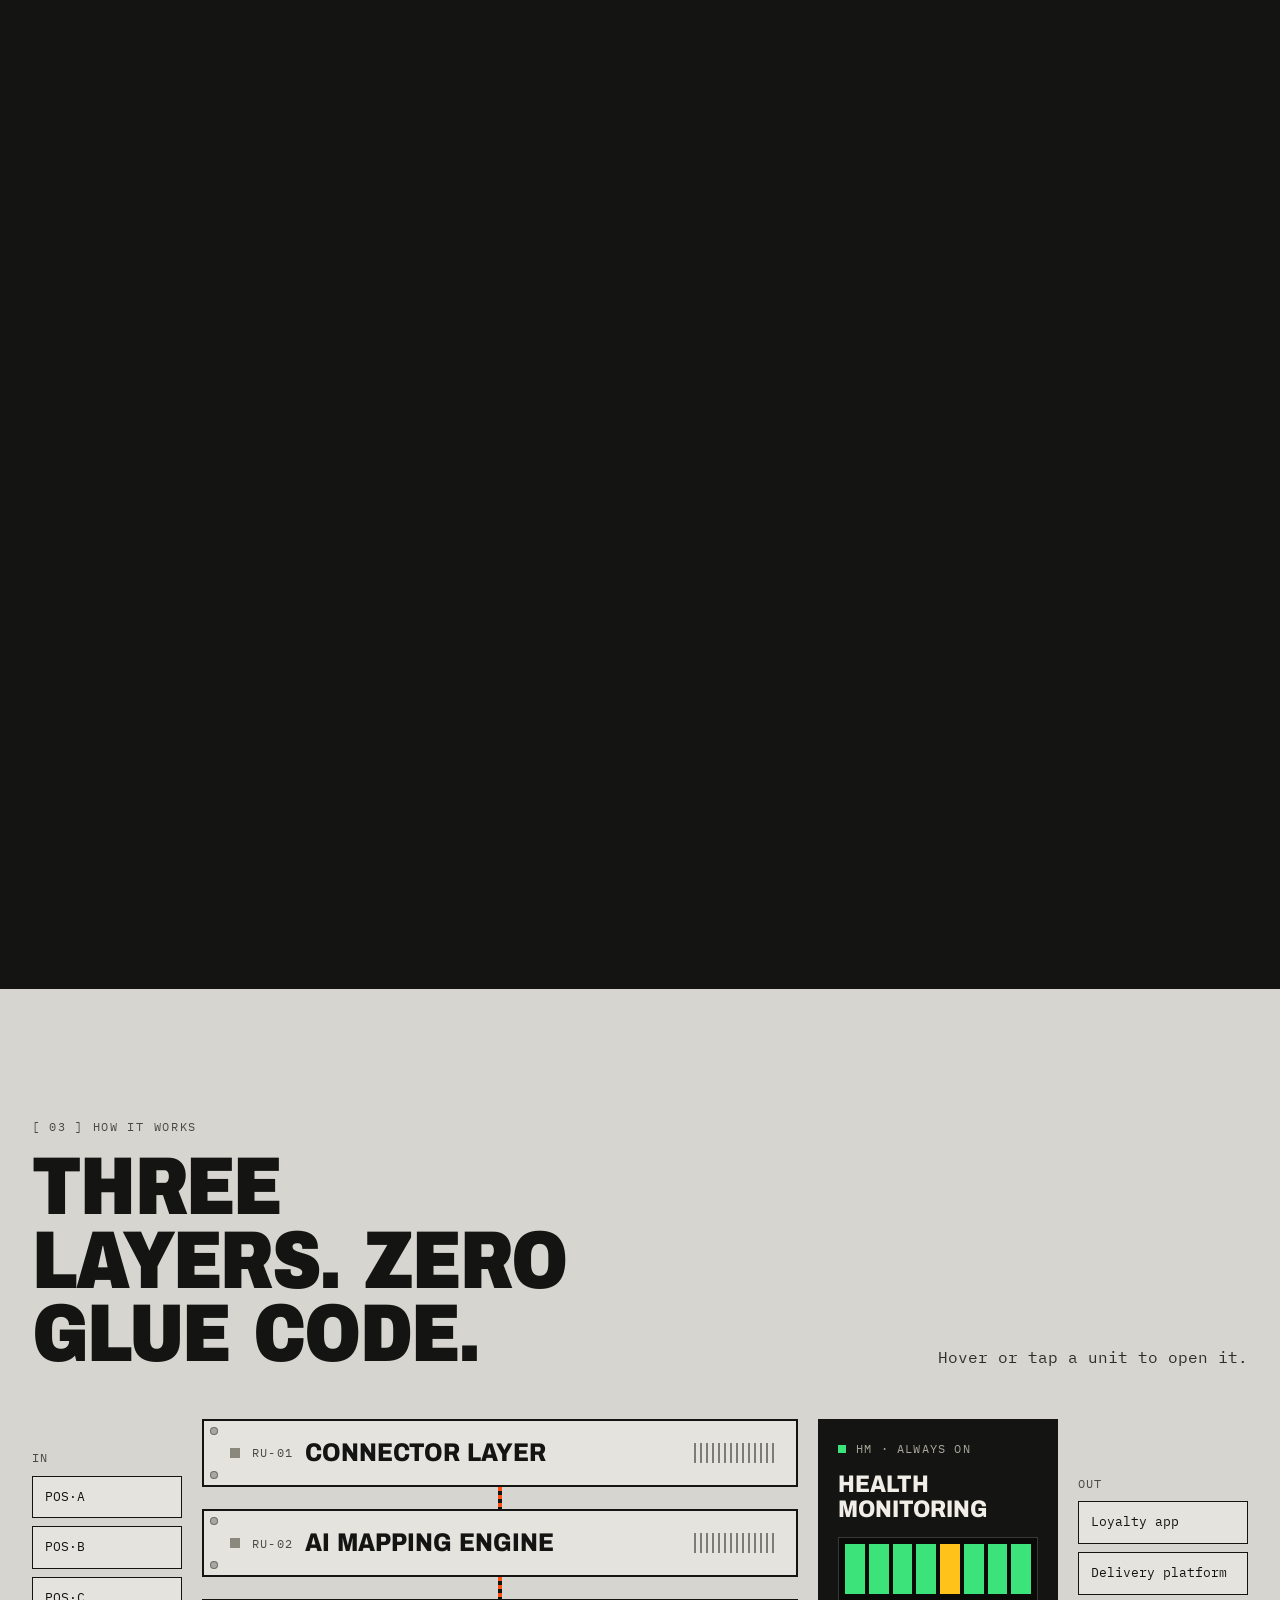
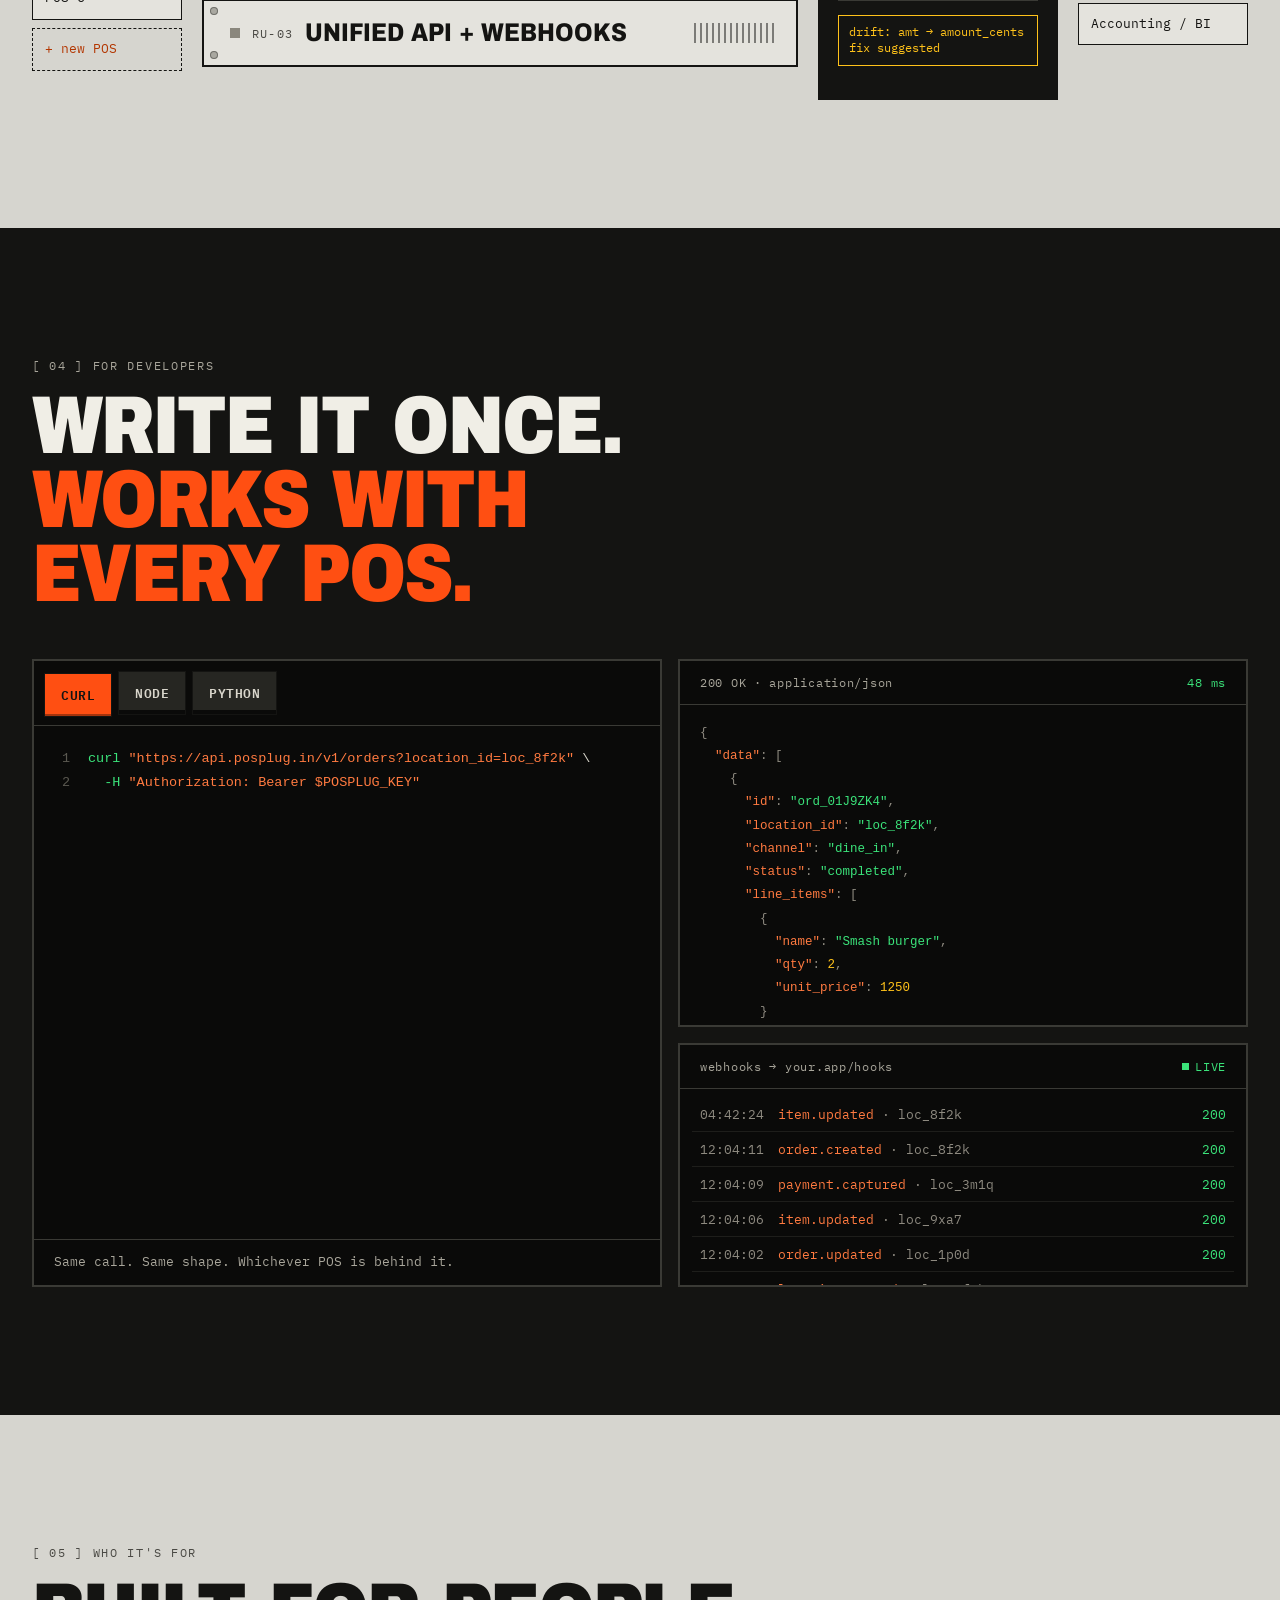
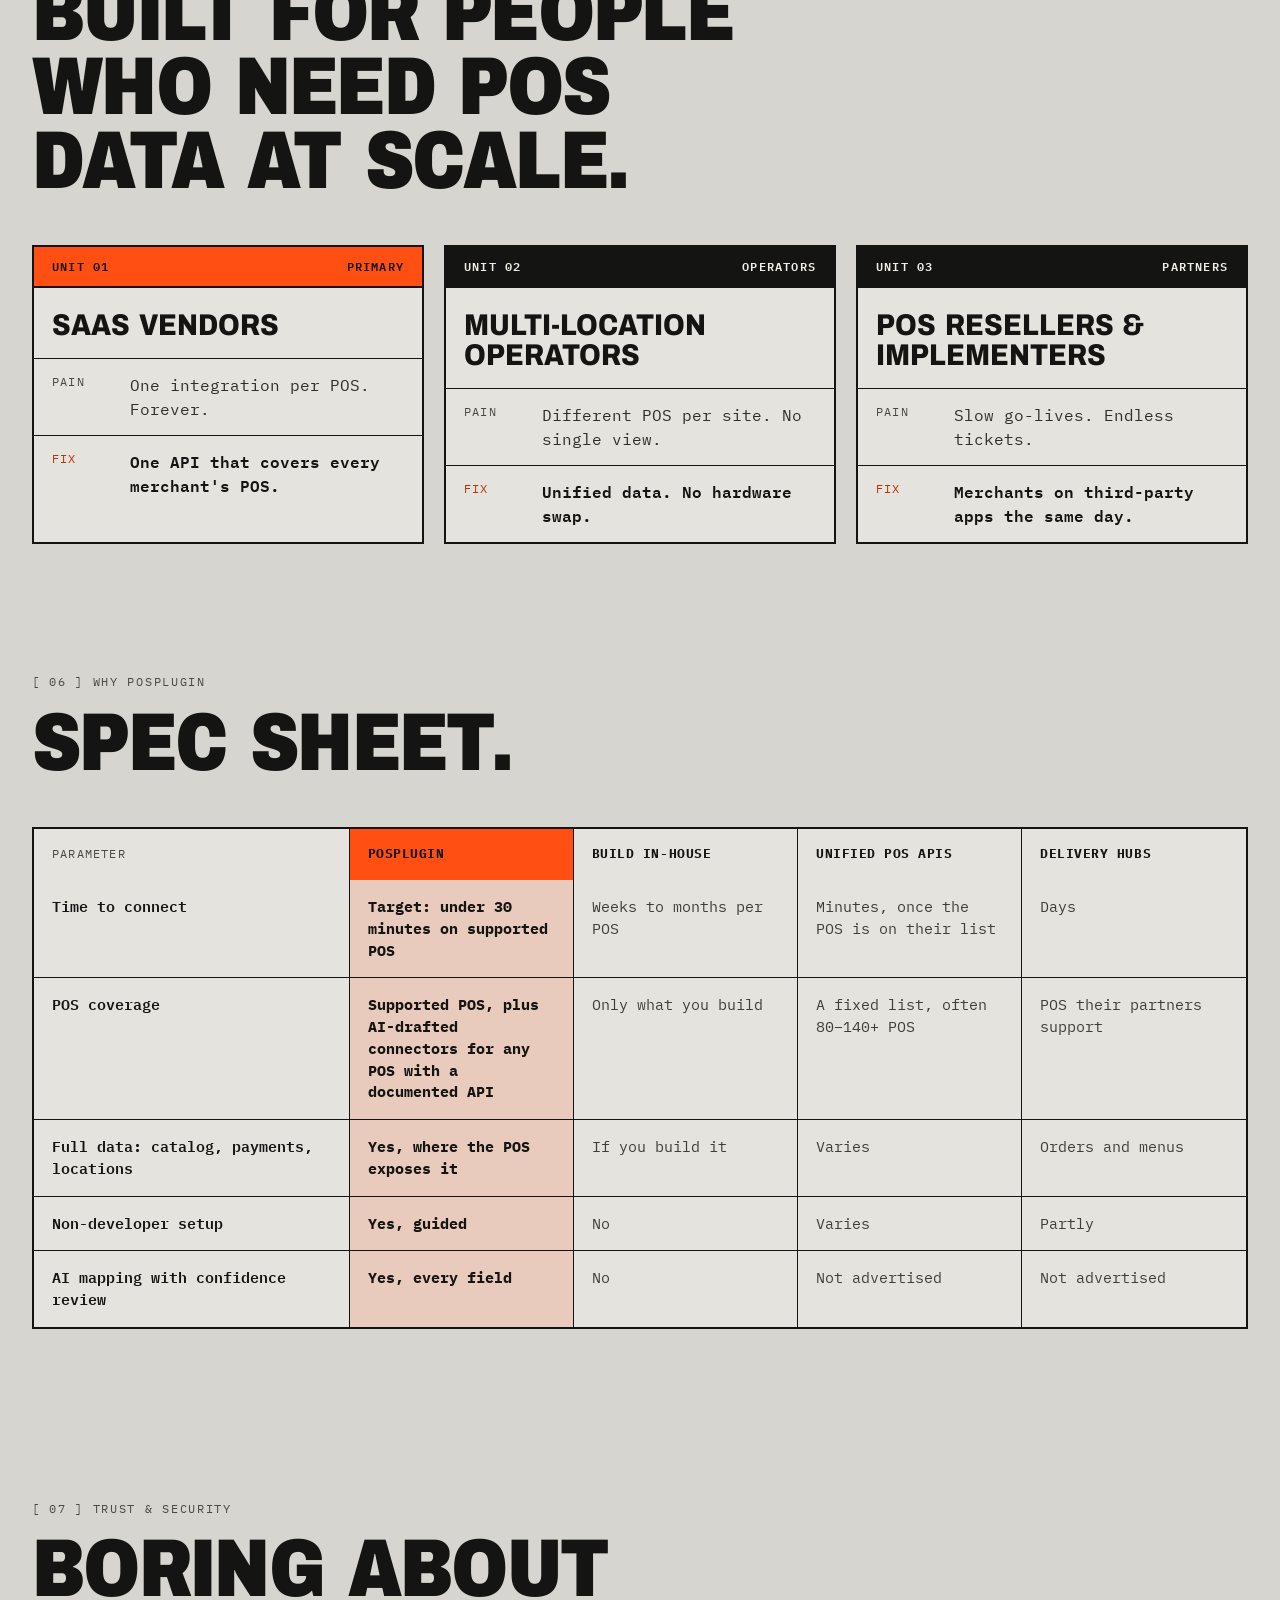
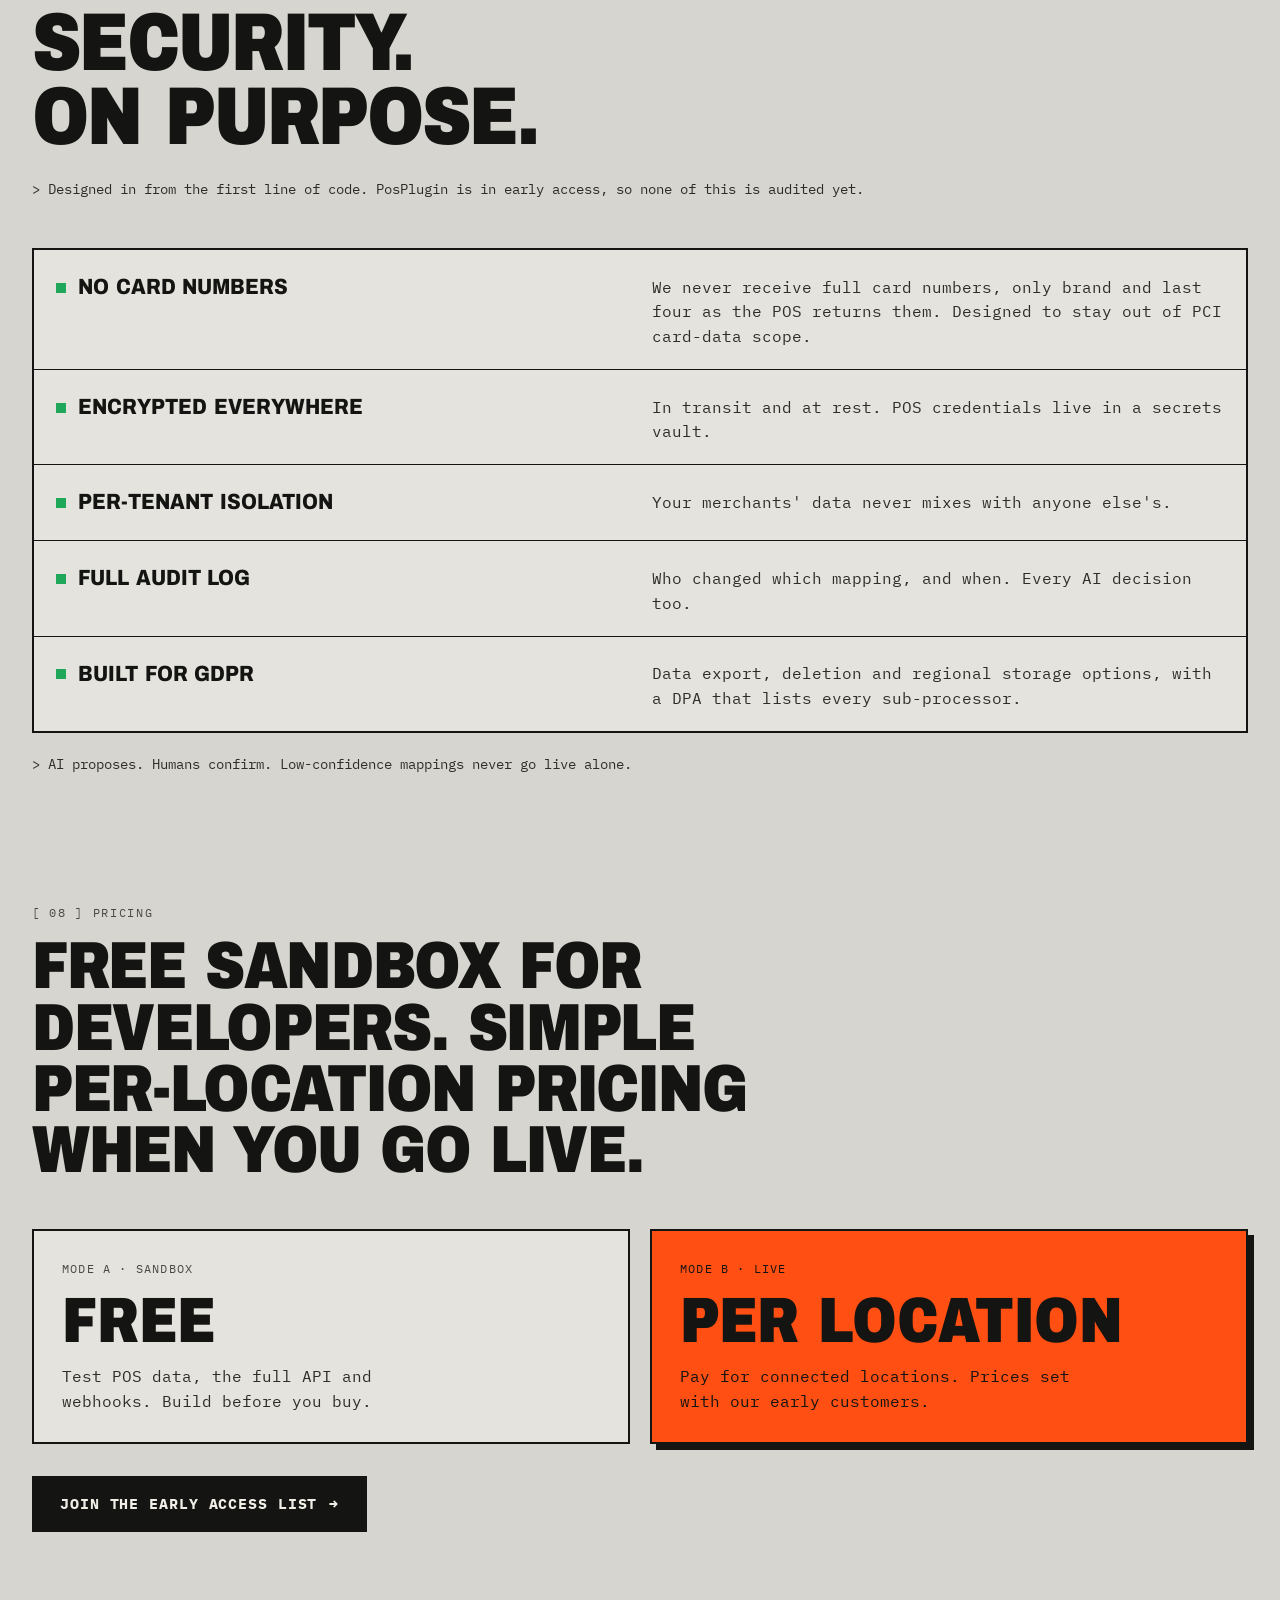
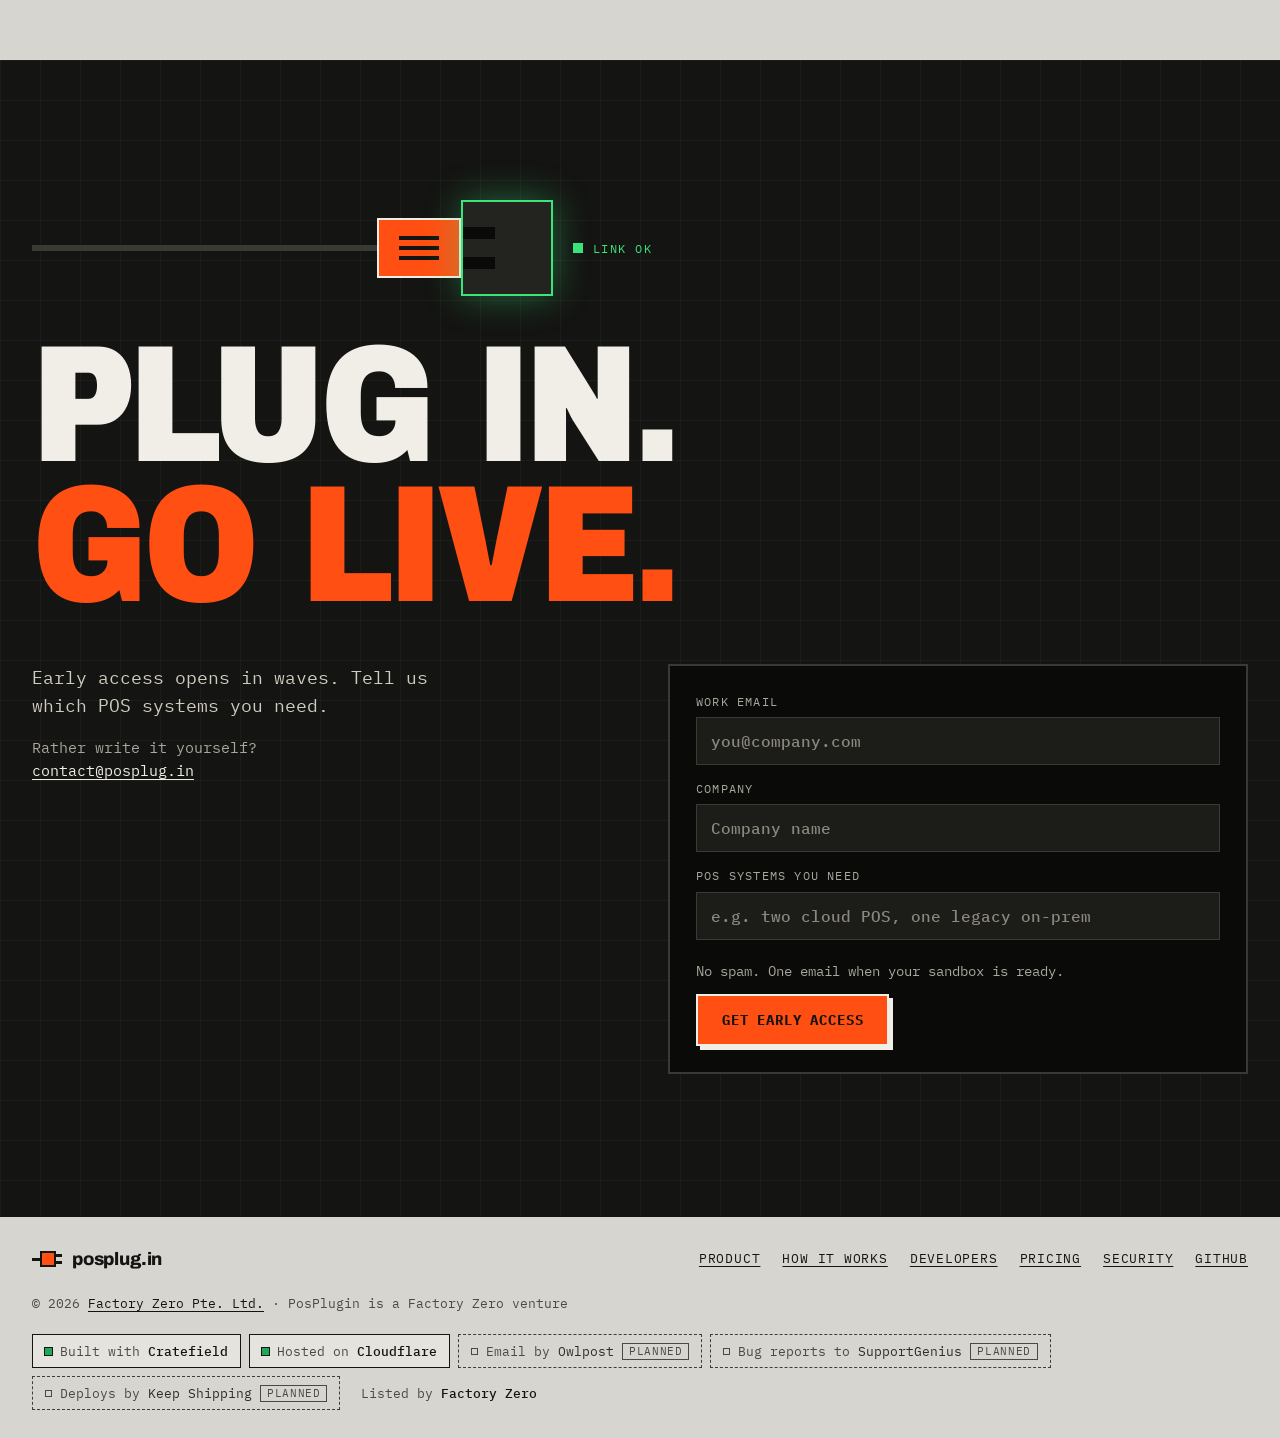
==== commit 62e631cf: "films: PosPlugin film v2, venues with several POS and your own systems Co-authored-by: Colonizer Set" ====
--- a/index.html
+++ b/index.html
@@ -162,13 +162,13 @@
   <p class="eyebrow" data-reveal>[ 00 ] The film</p>
   <figure class="film" data-reveal>
    <div class="film__frame">
-    <video controls playsinline preload="none" poster="/assets/films/posplug-promo-poster.jpg" width="1920" height="1080" aria-label="PosPlugin promo film, 39 seconds. A restaurant runs a different POS system, and each one is a custom integration that breaks. PosPlugin maps any POS to one API, and the film ends with an invitation to get early access.">
+    <video controls playsinline preload="none" poster="/assets/films/posplug-promo-poster.jpg" width="1920" height="1080" aria-label="PosPlugin promo film, 47 seconds. A venue runs its own POS system, often several at once, and every connection to your own systems (loyalty, delivery, accounting) is a custom integration that breaks. PosPlugin maps any POS to one API, and the film ends with an invitation to get early access.">
      <source src="/assets/films/posplug-promo.mp4" type="video/mp4">
      Your browser can't play this video. <a href="/assets/films/posplug-promo.mp4">Download the film (MP4)</a>.
     </video>
    </div>
    <figcaption class="film__cap">
-    <p class="condensed film__title" id="film-title">Any POS. One API. 39 seconds.</p>
+    <p class="condensed film__title" id="film-title">Any POS. One API. 47 seconds.</p>
     <p class="film__note">Early access · illustrative sample data</p>
    </figcaption>
   </figure>
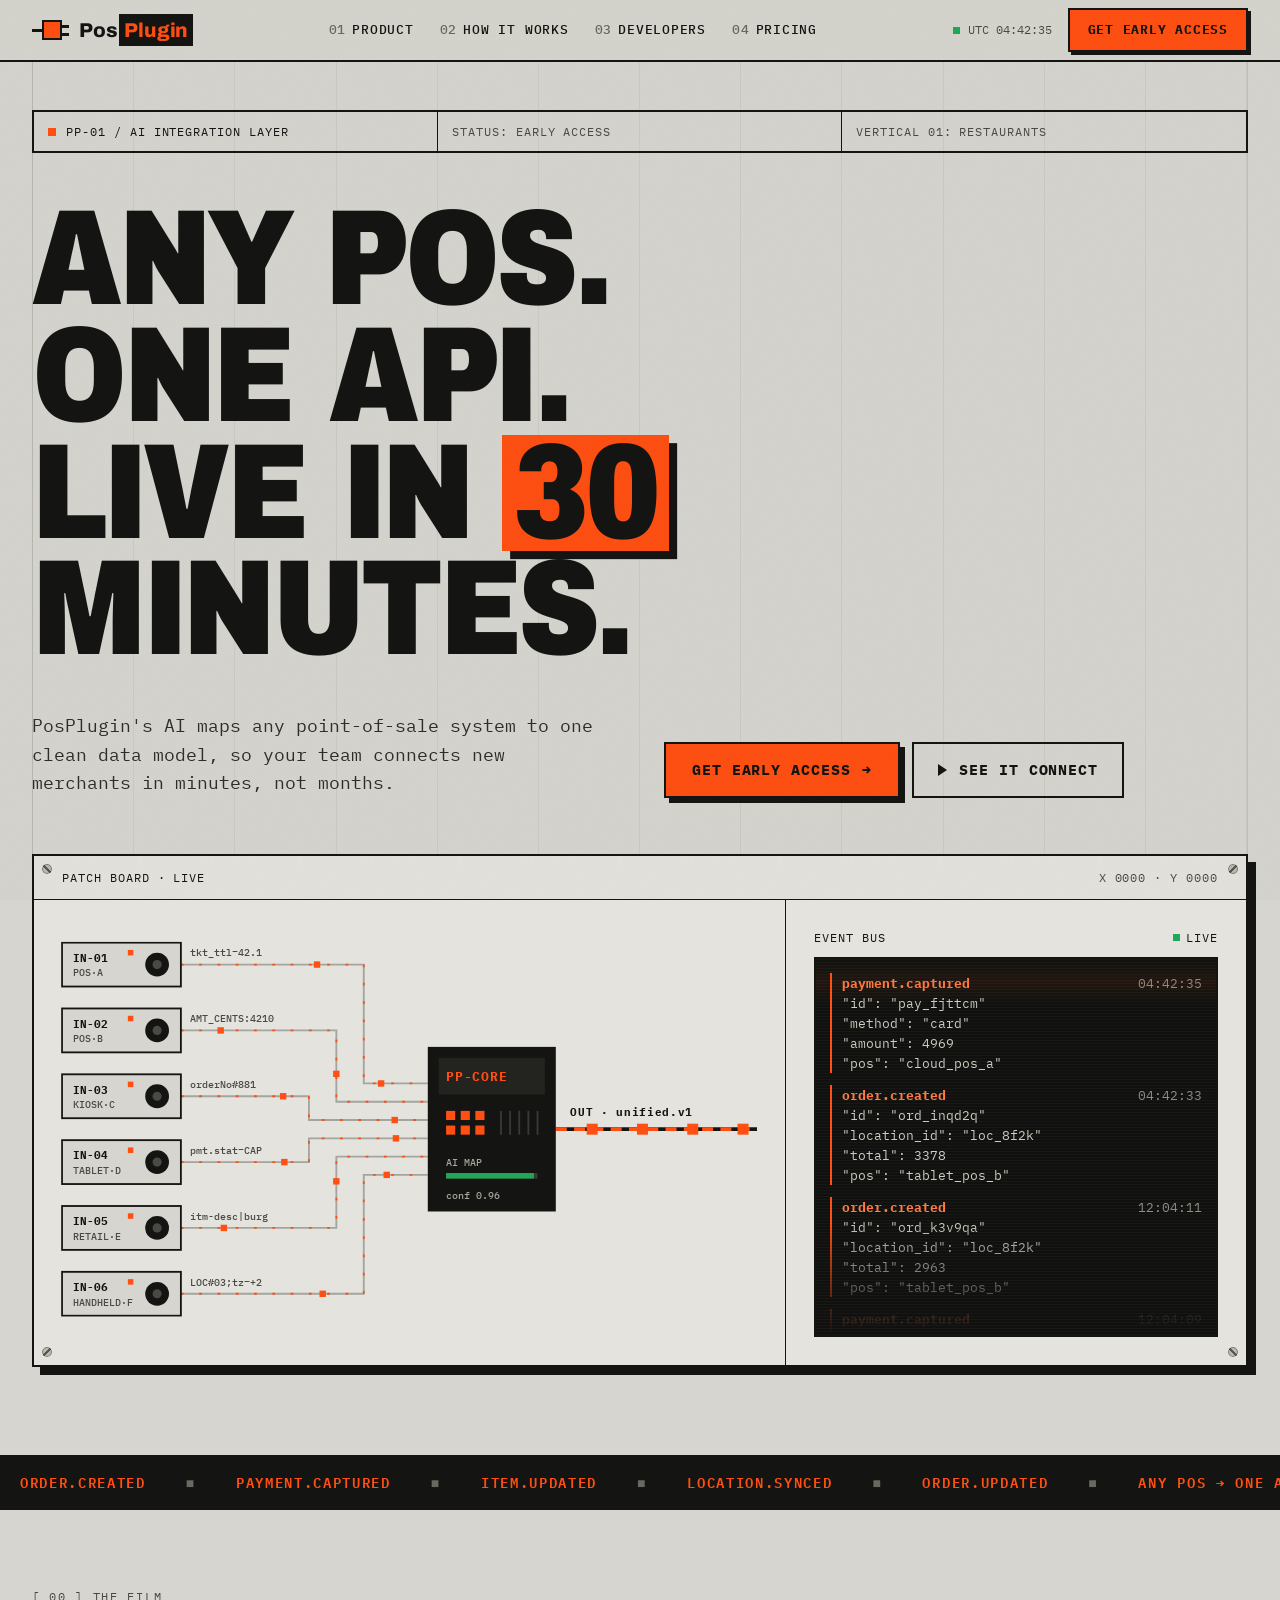
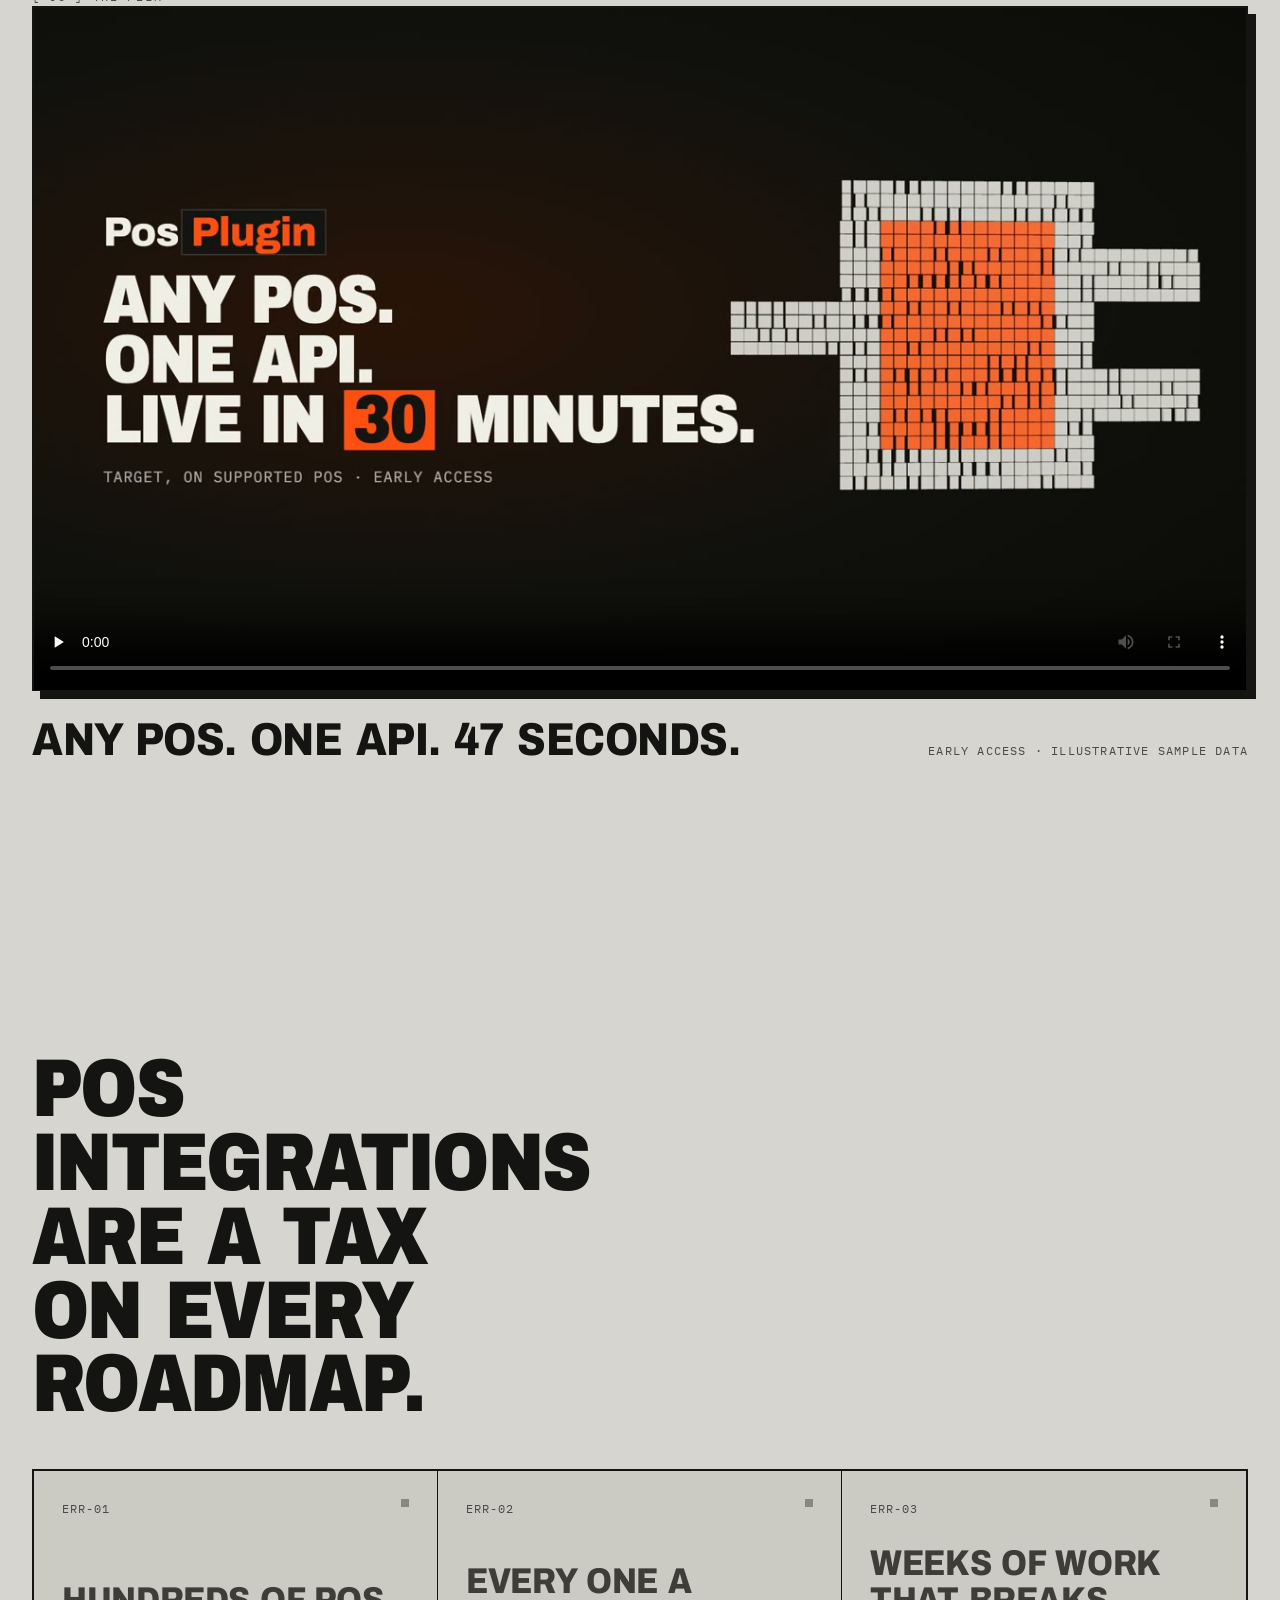
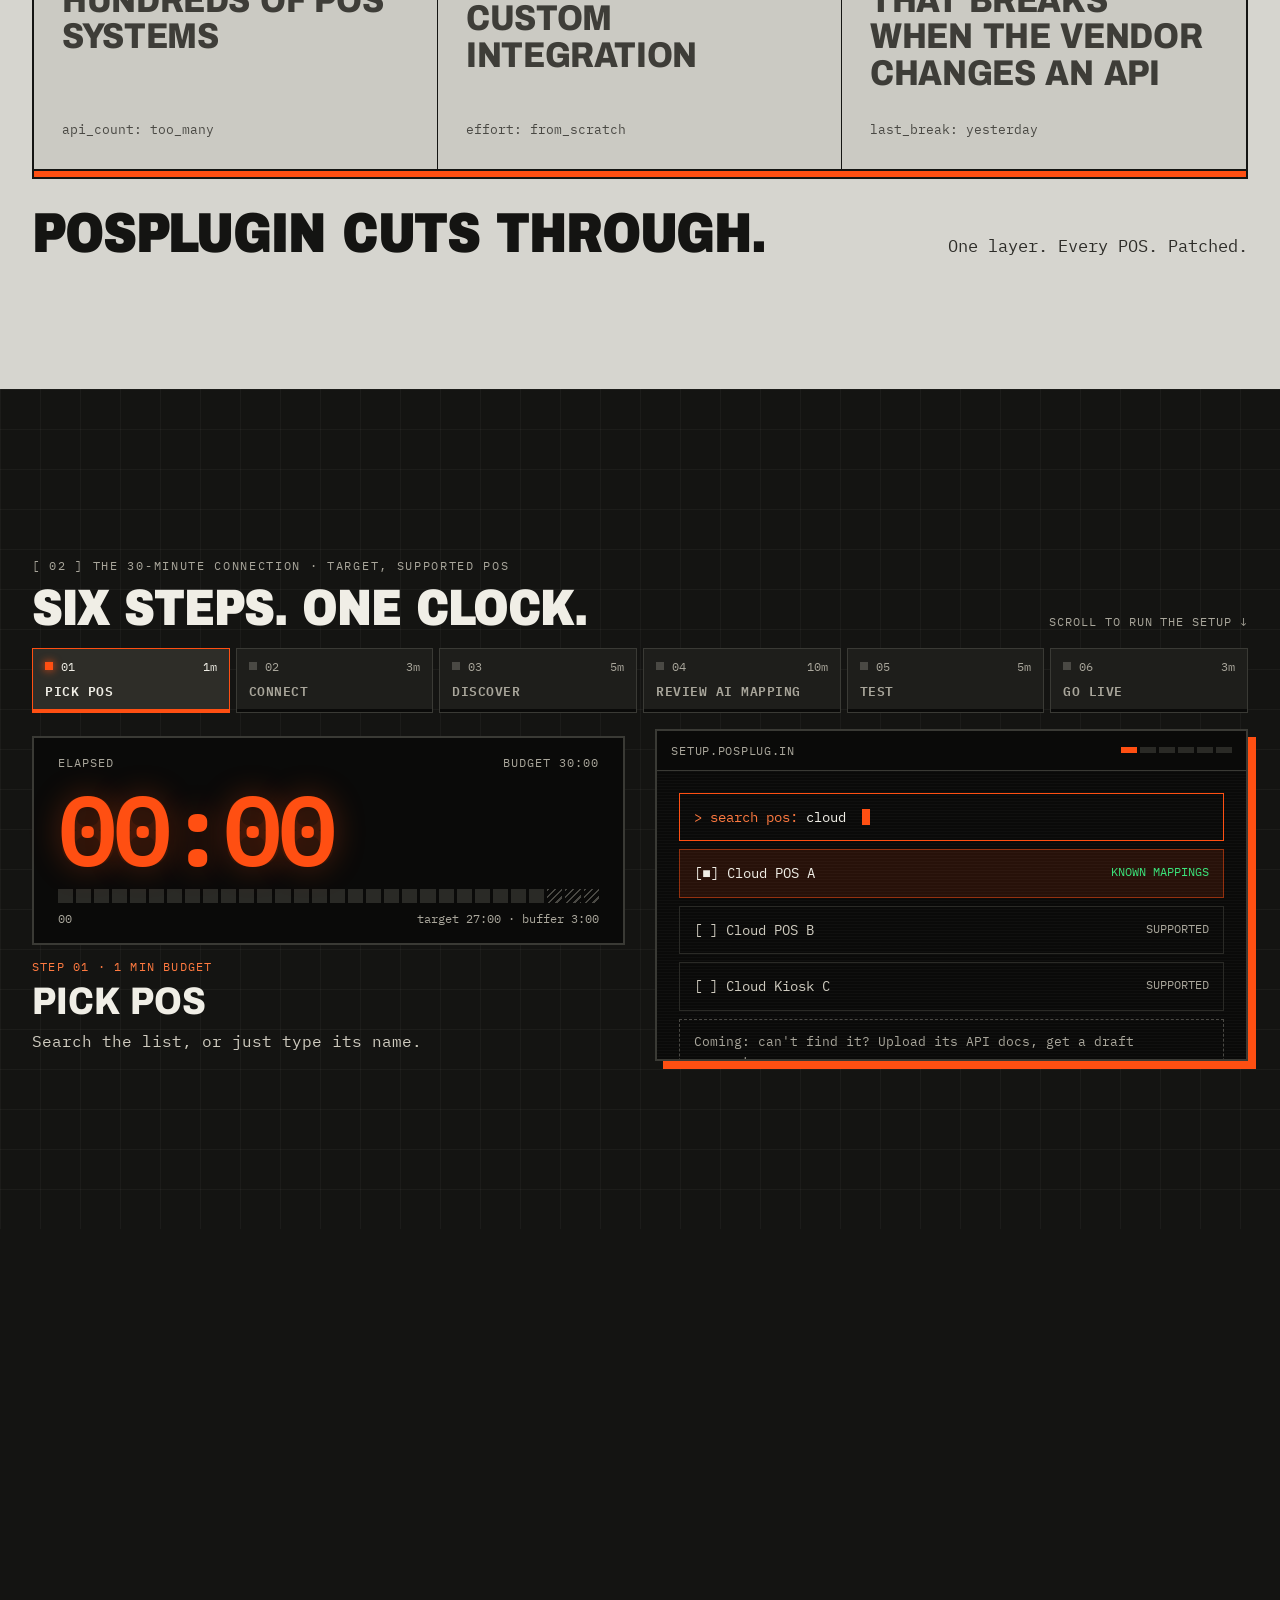
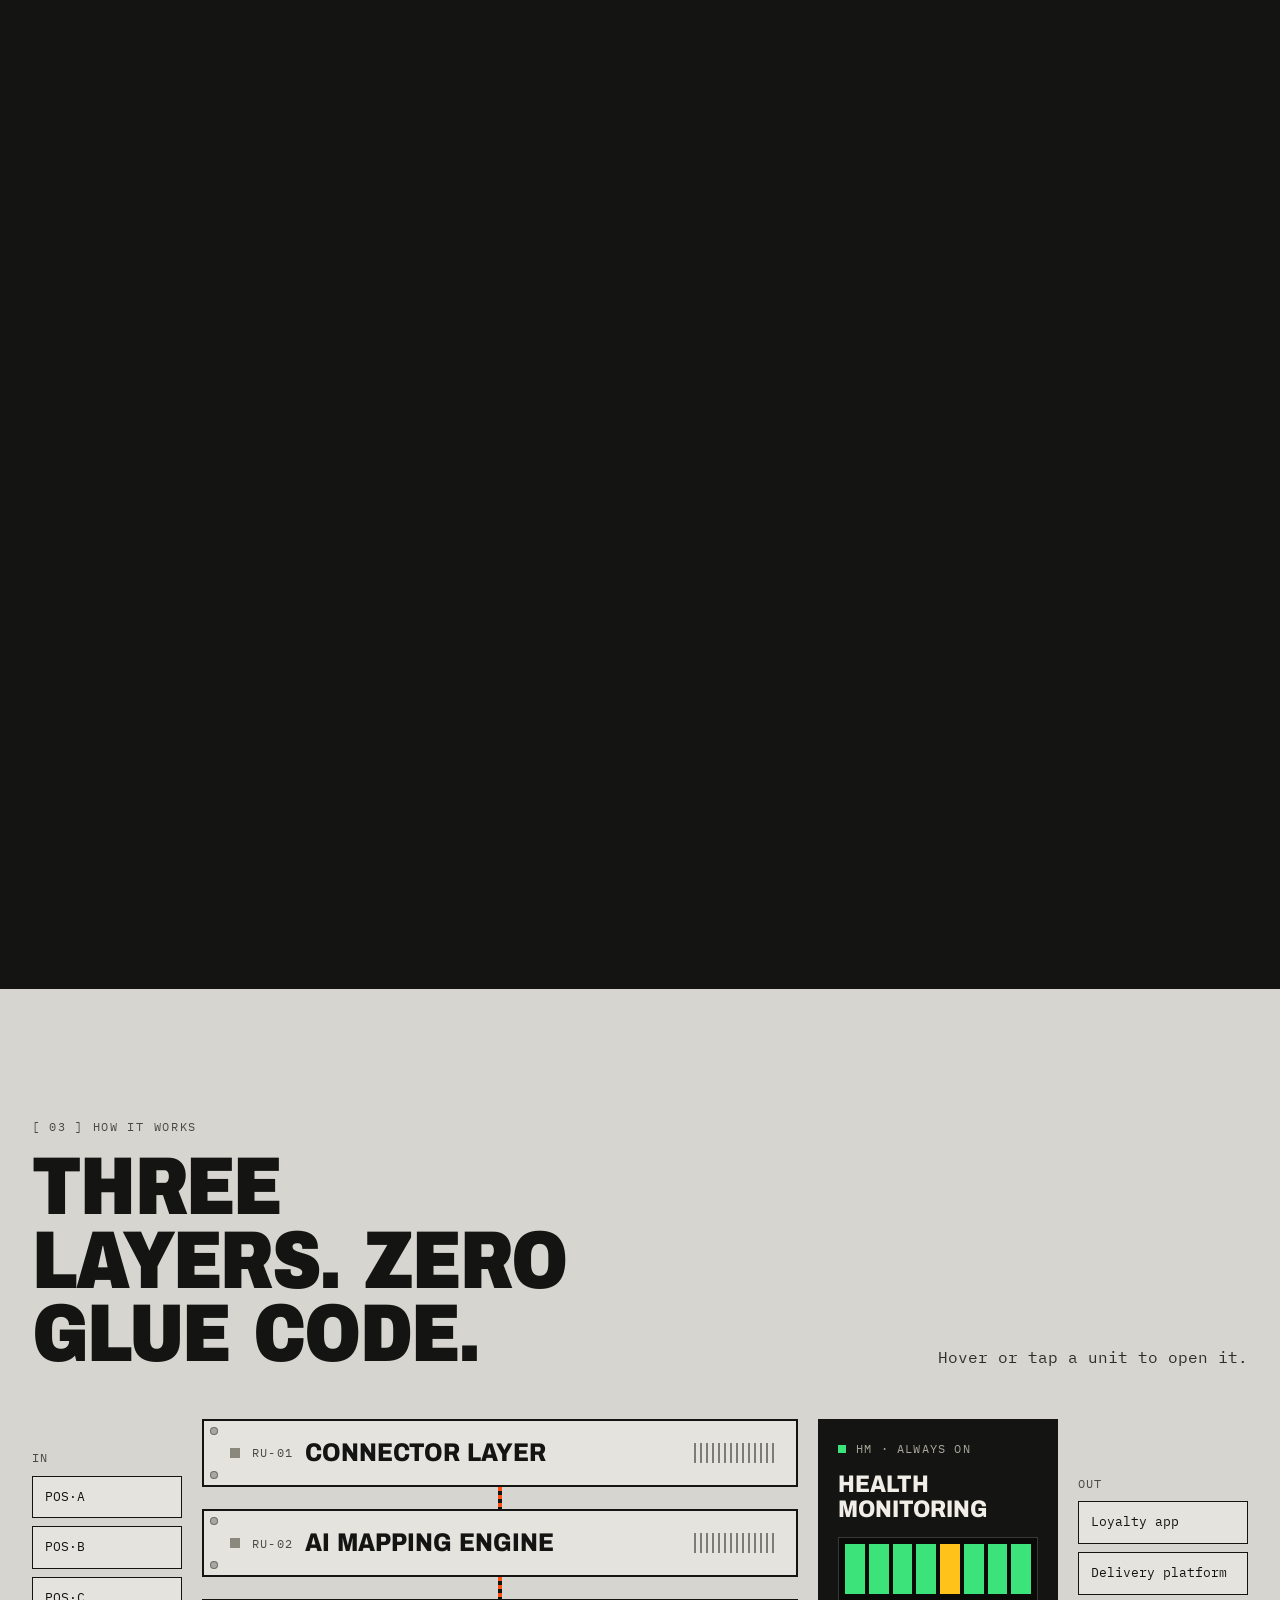
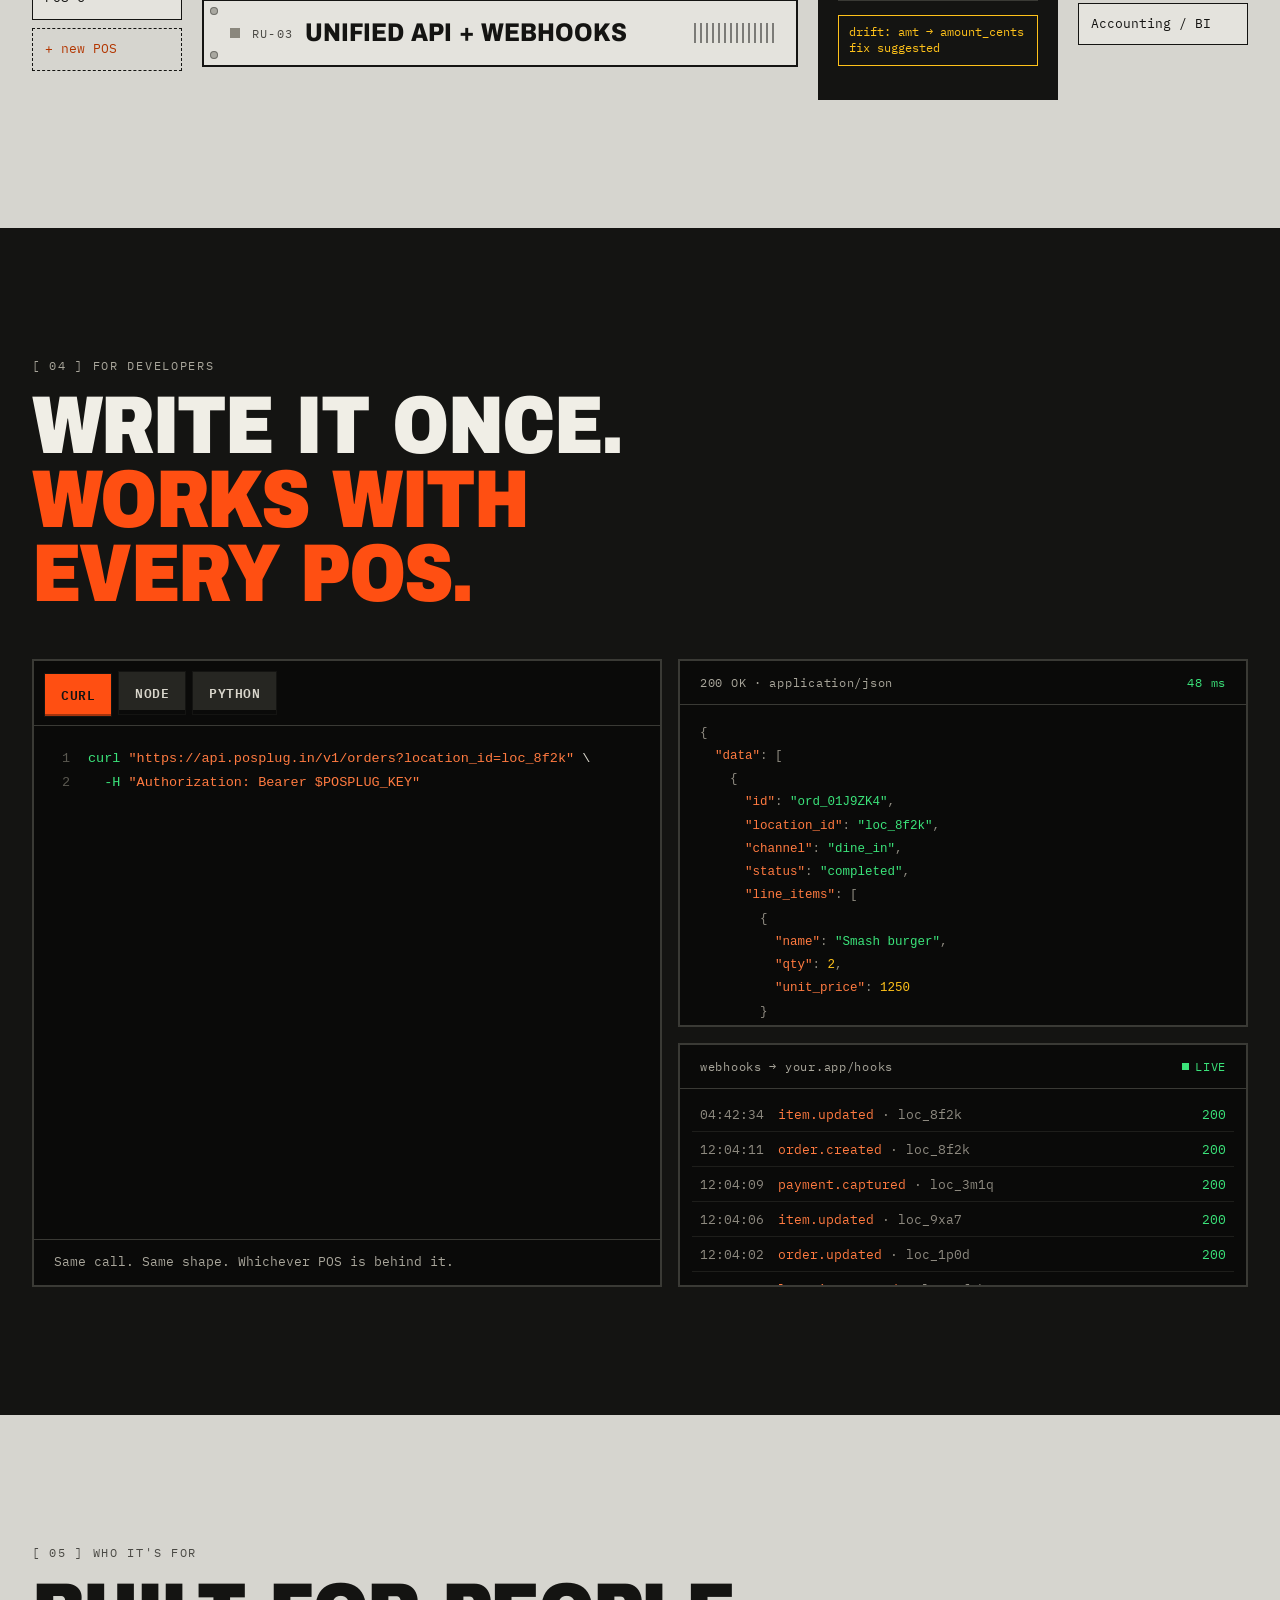
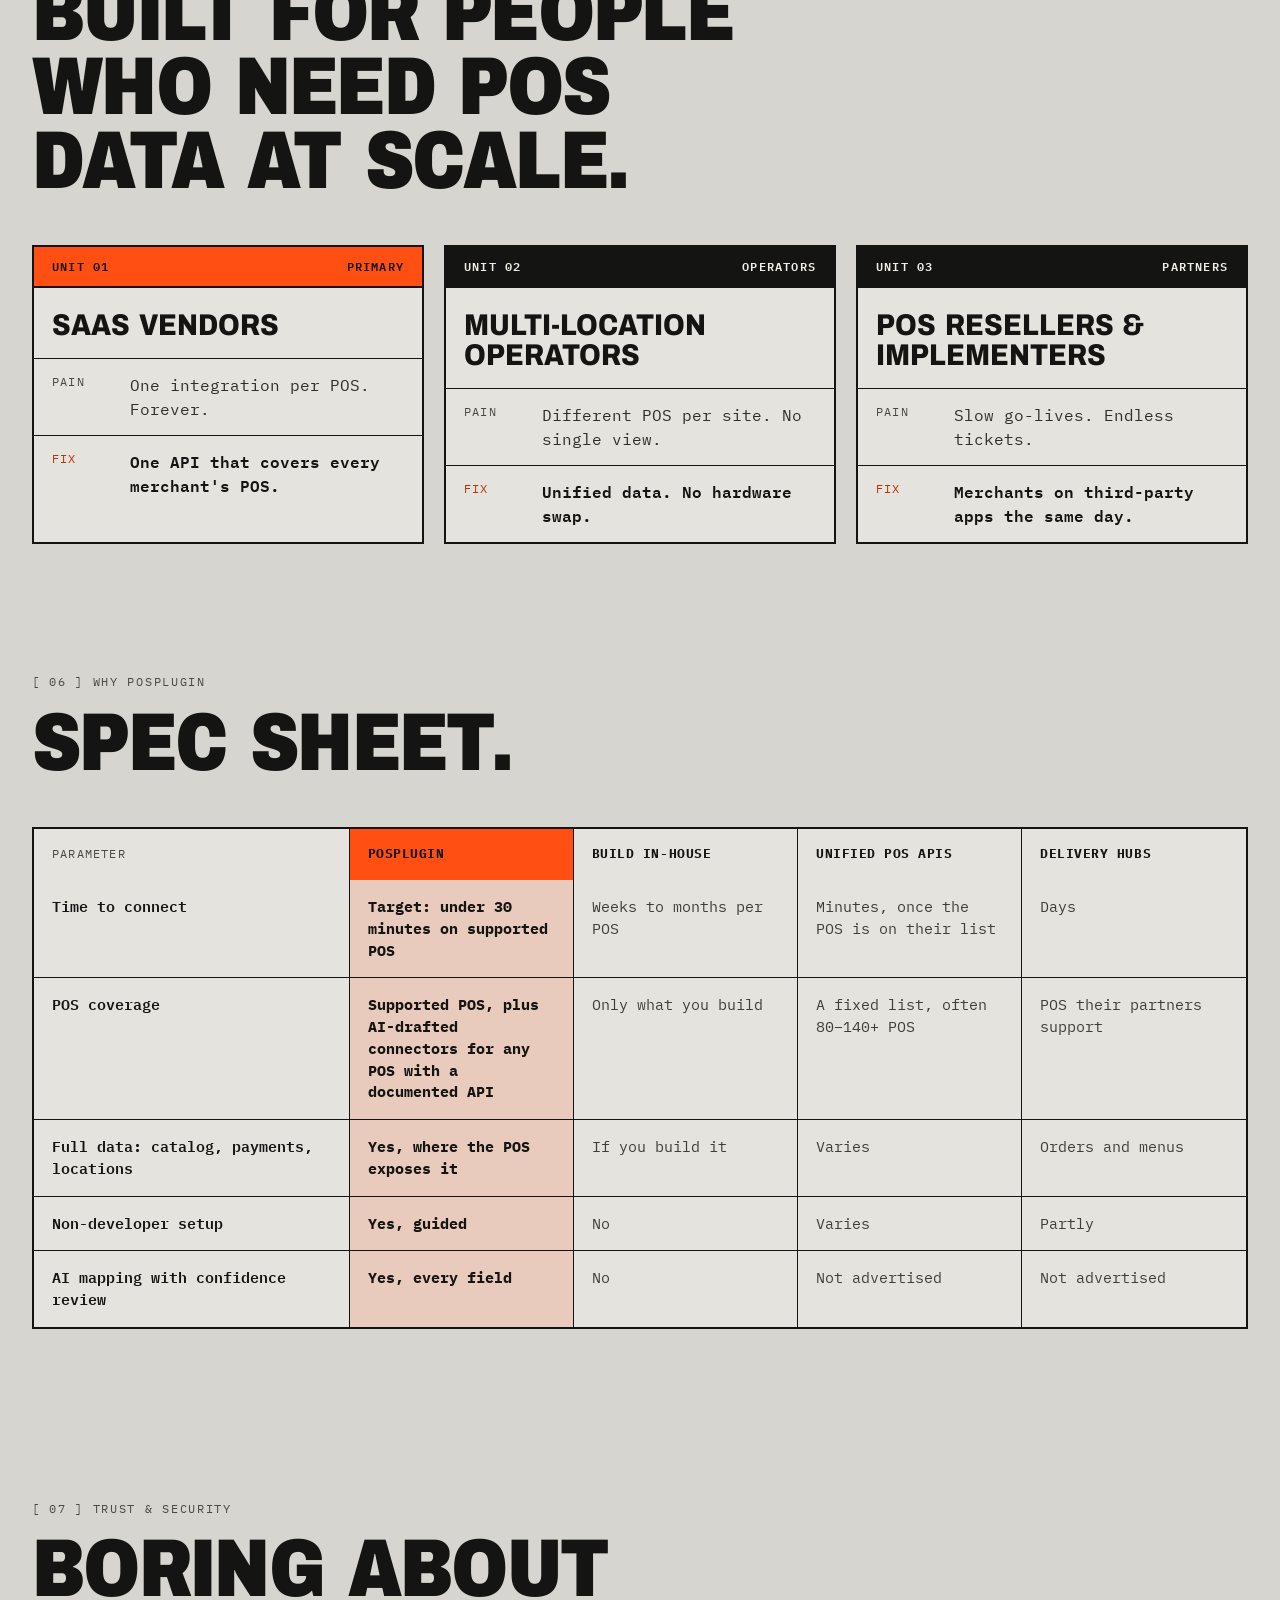
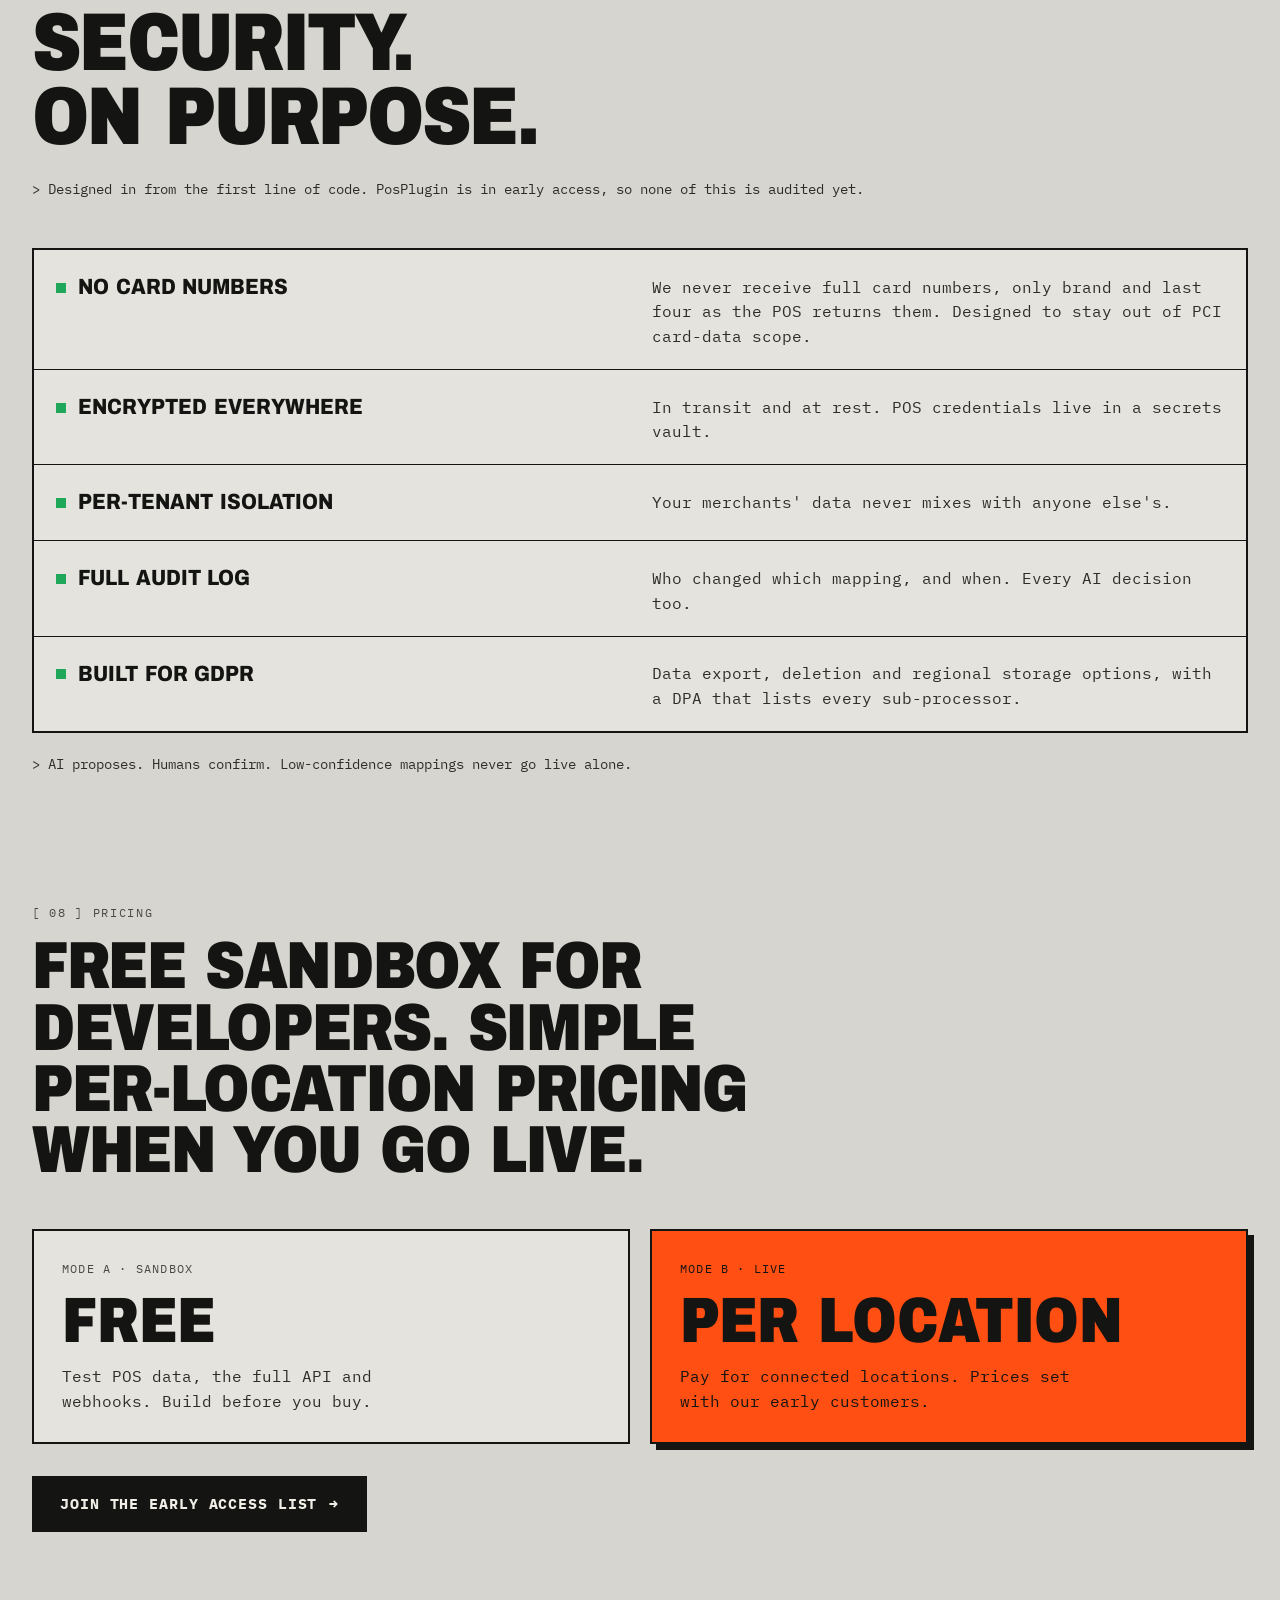
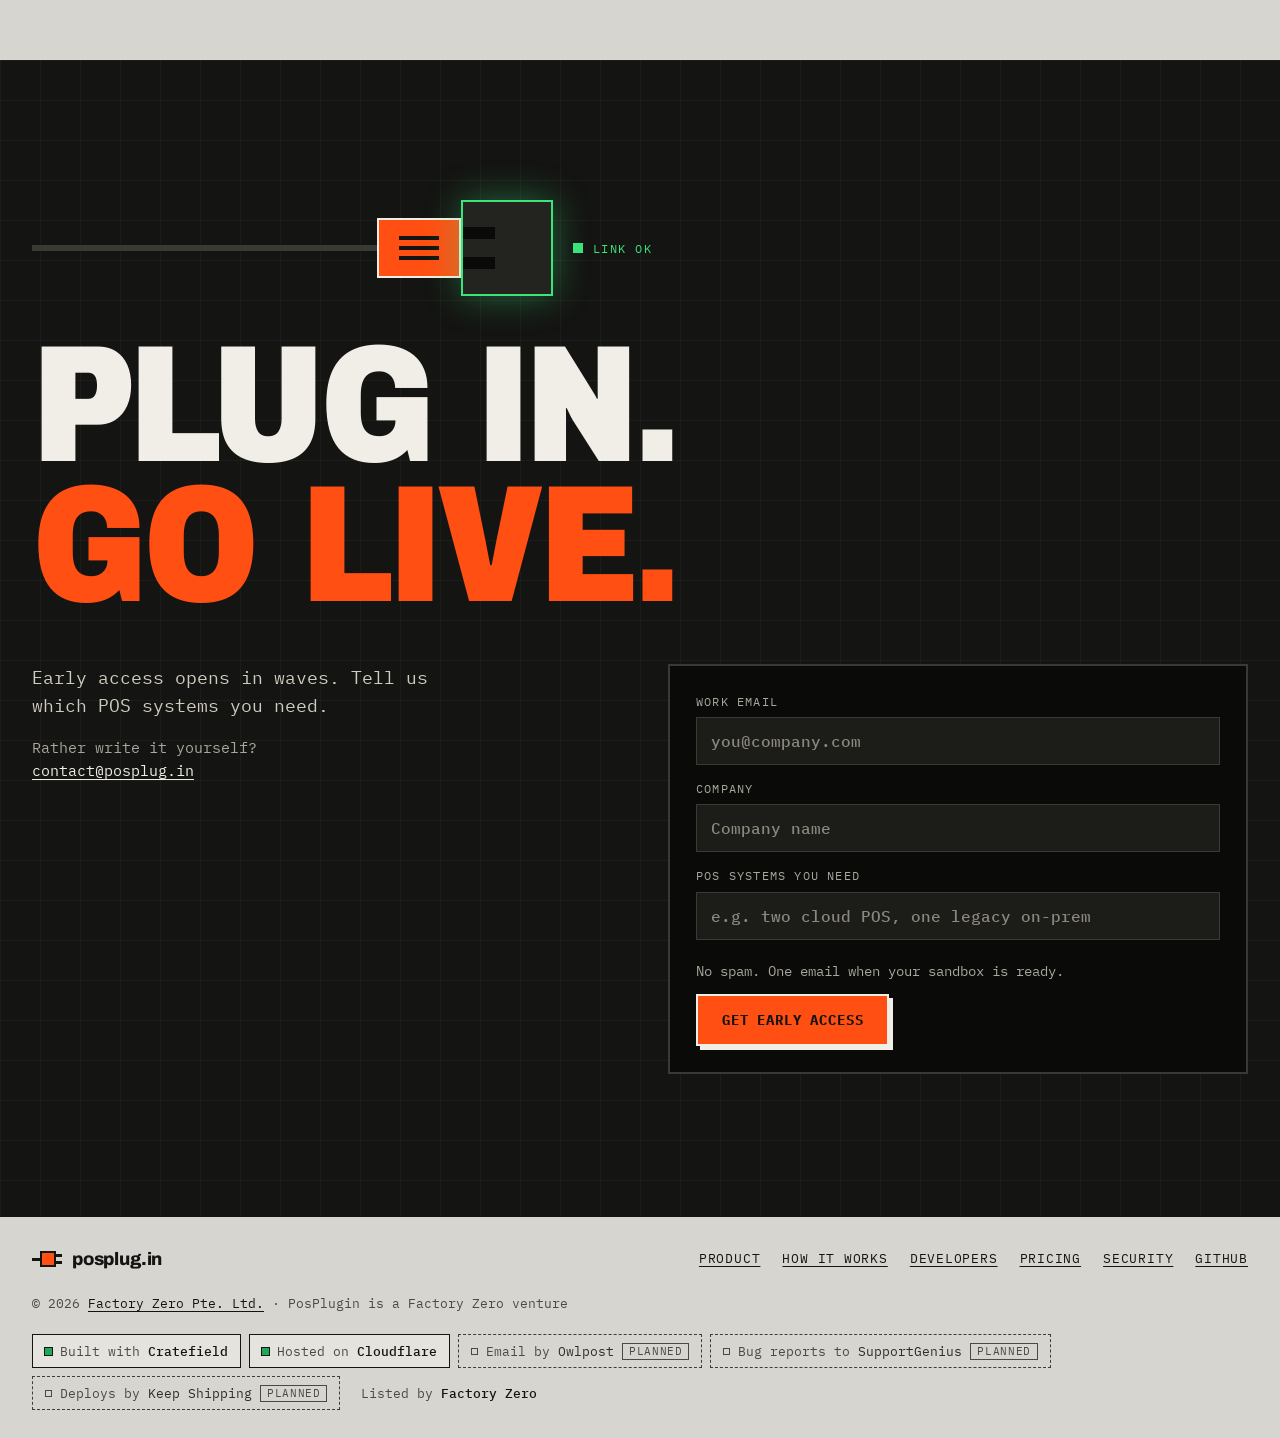
==== commit 40a993a7: "films: new file name so caches pick up v2 Co-authored-by: Colonizer Settlers <331648616+colonizer-se" ====
--- a/index.html
+++ b/index.html
@@ -163,8 +163,8 @@
   <figure class="film" data-reveal>
    <div class="film__frame">
     <video controls playsinline preload="none" poster="/assets/films/posplug-promo-poster.jpg" width="1920" height="1080" aria-label="PosPlugin promo film, 47 seconds. A venue runs its own POS system, often several at once, and every connection to your own systems (loyalty, delivery, accounting) is a custom integration that breaks. PosPlugin maps any POS to one API, and the film ends with an invitation to get early access.">
-     <source src="/assets/films/posplug-promo.mp4" type="video/mp4">
-     Your browser can't play this video. <a href="/assets/films/posplug-promo.mp4">Download the film (MP4)</a>.
+     <source src="/assets/films/posplug-promo-v2.mp4" type="video/mp4">
+     Your browser can't play this video. <a href="/assets/films/posplug-promo-v2.mp4">Download the film (MP4)</a>.
     </video>
    </div>
    <figcaption class="film__cap">
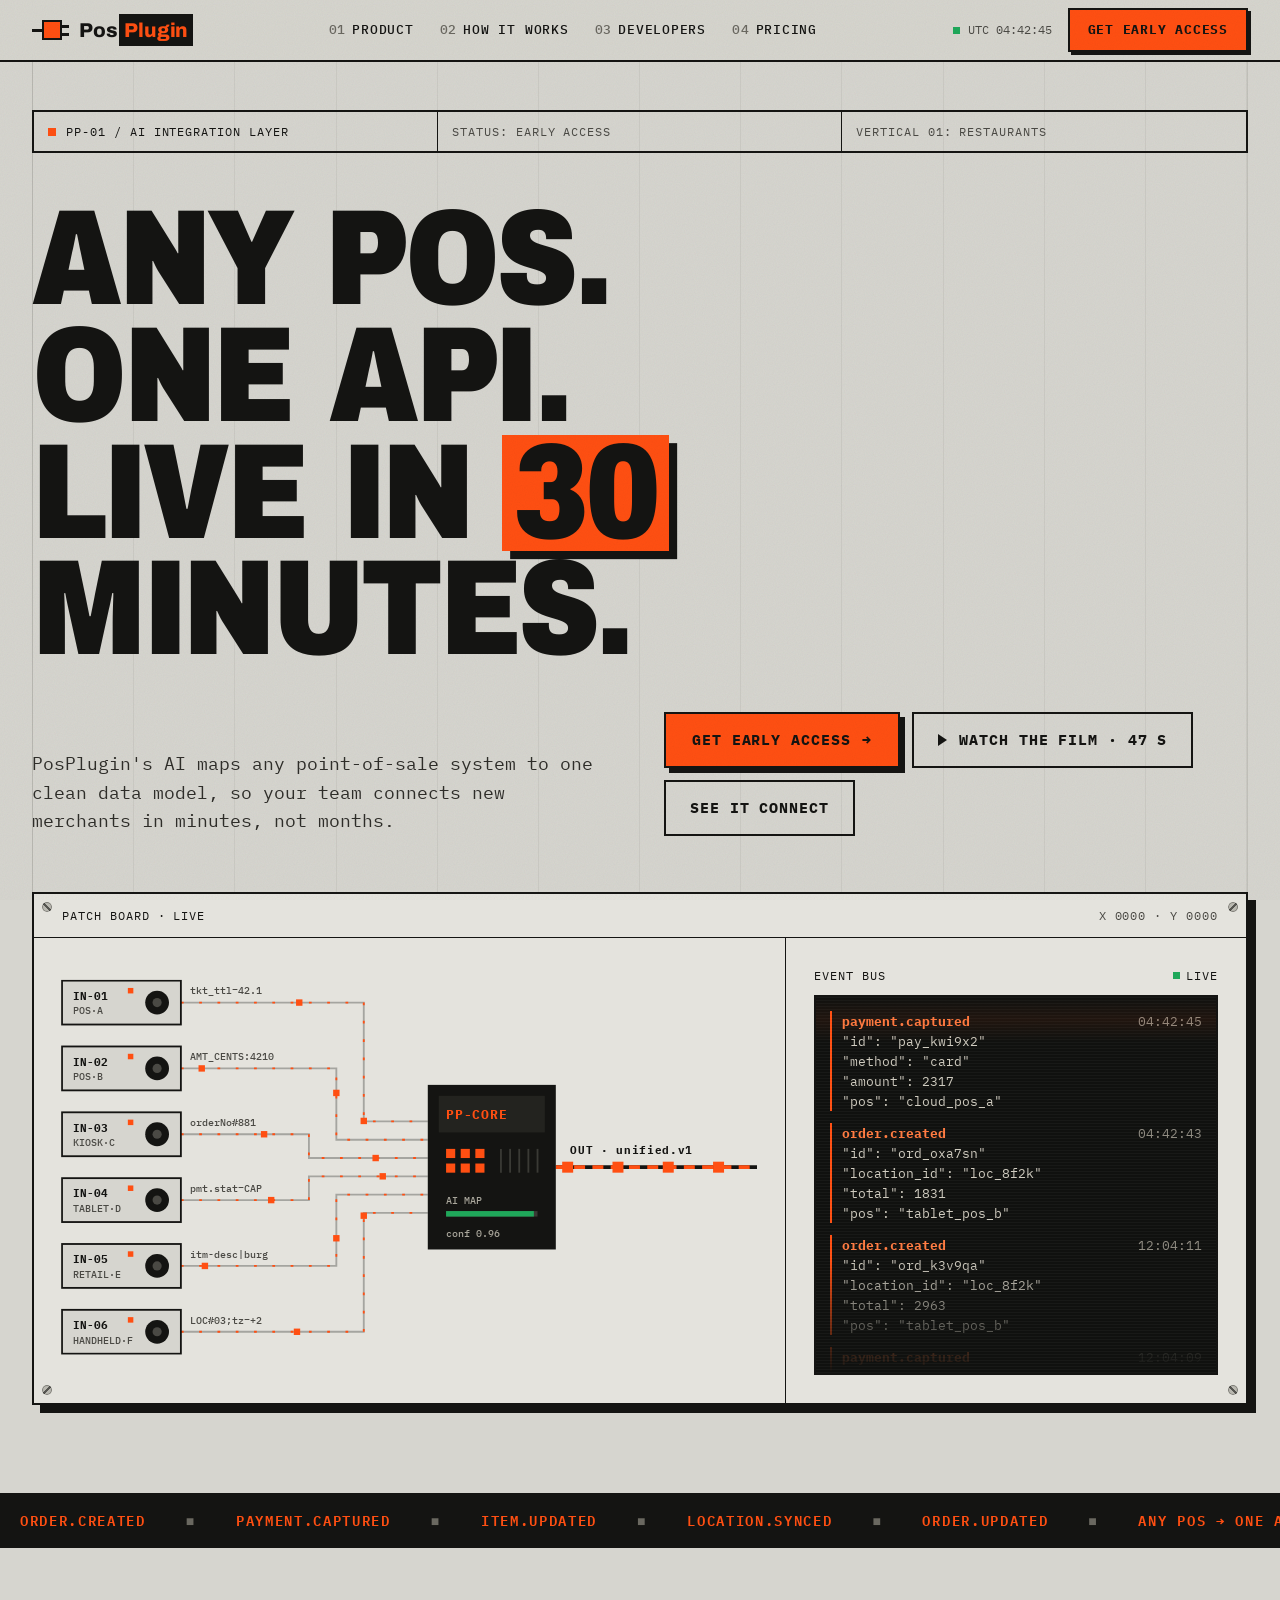
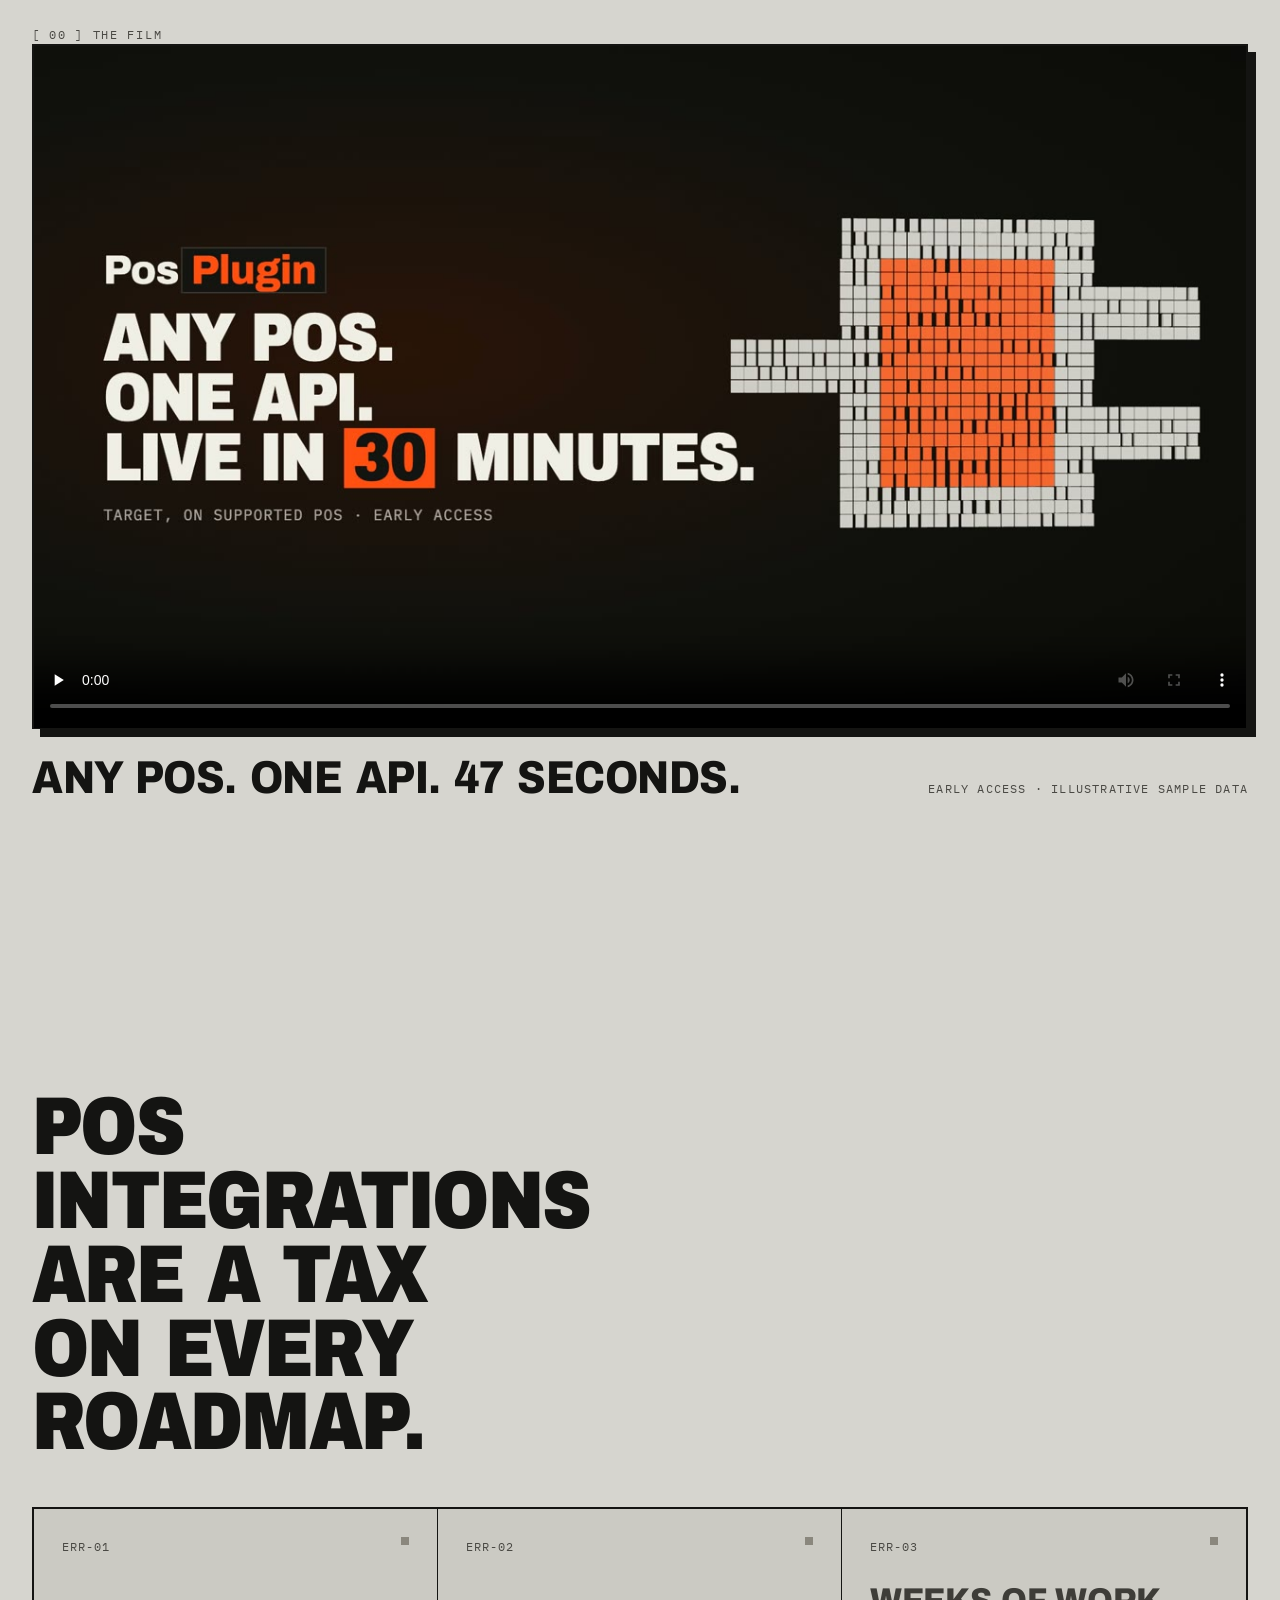
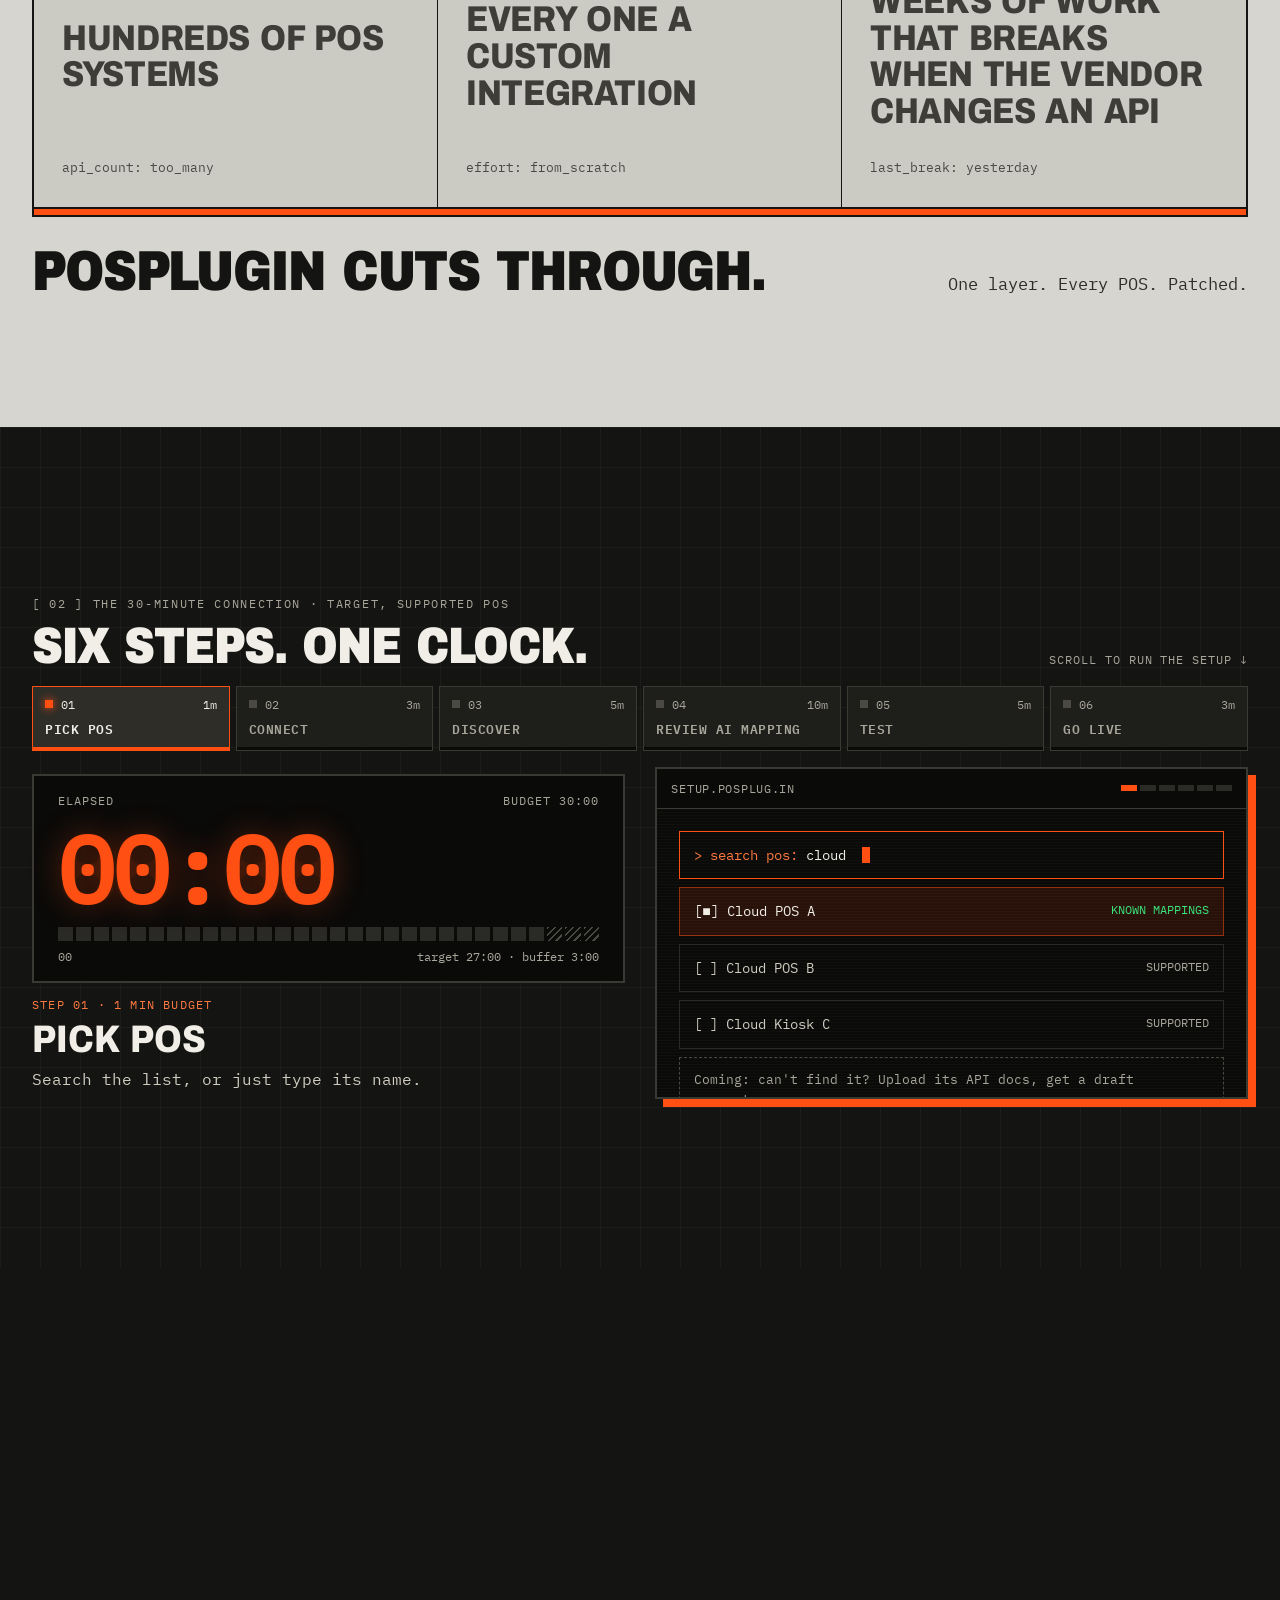
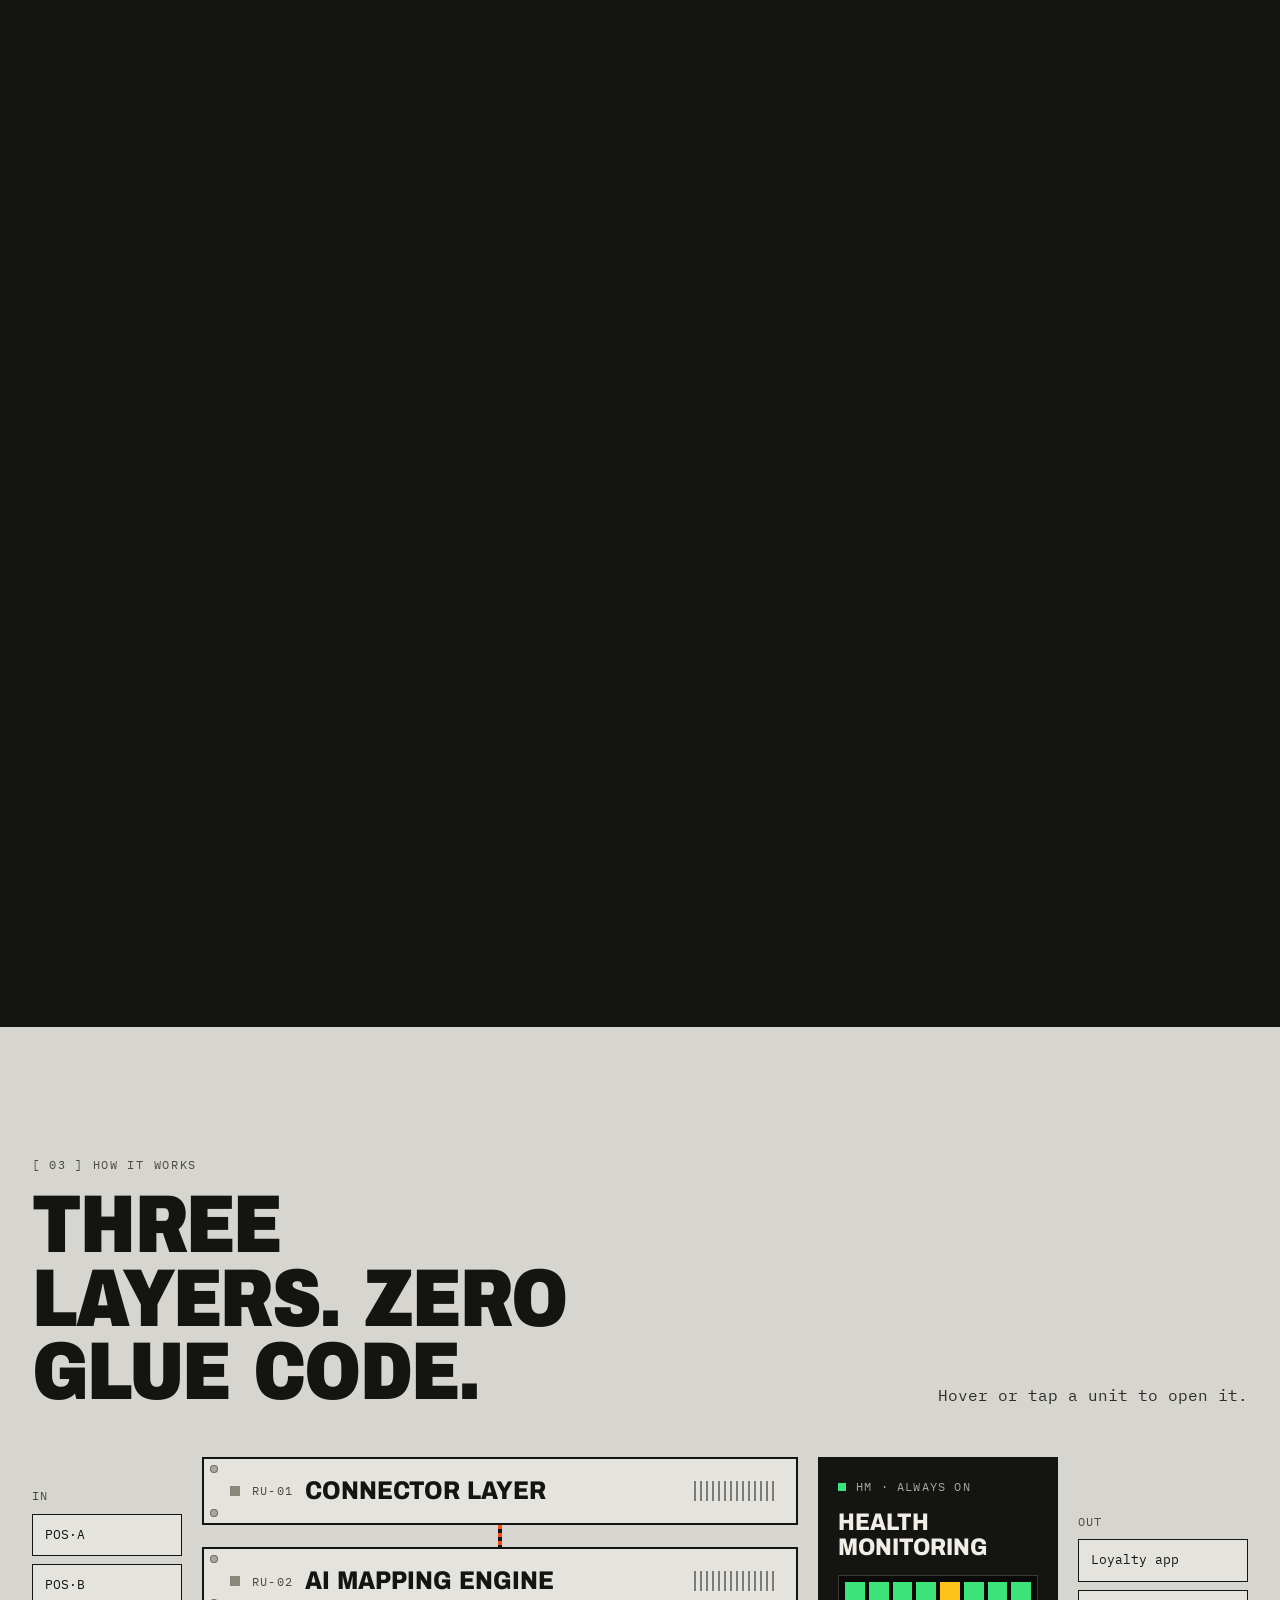
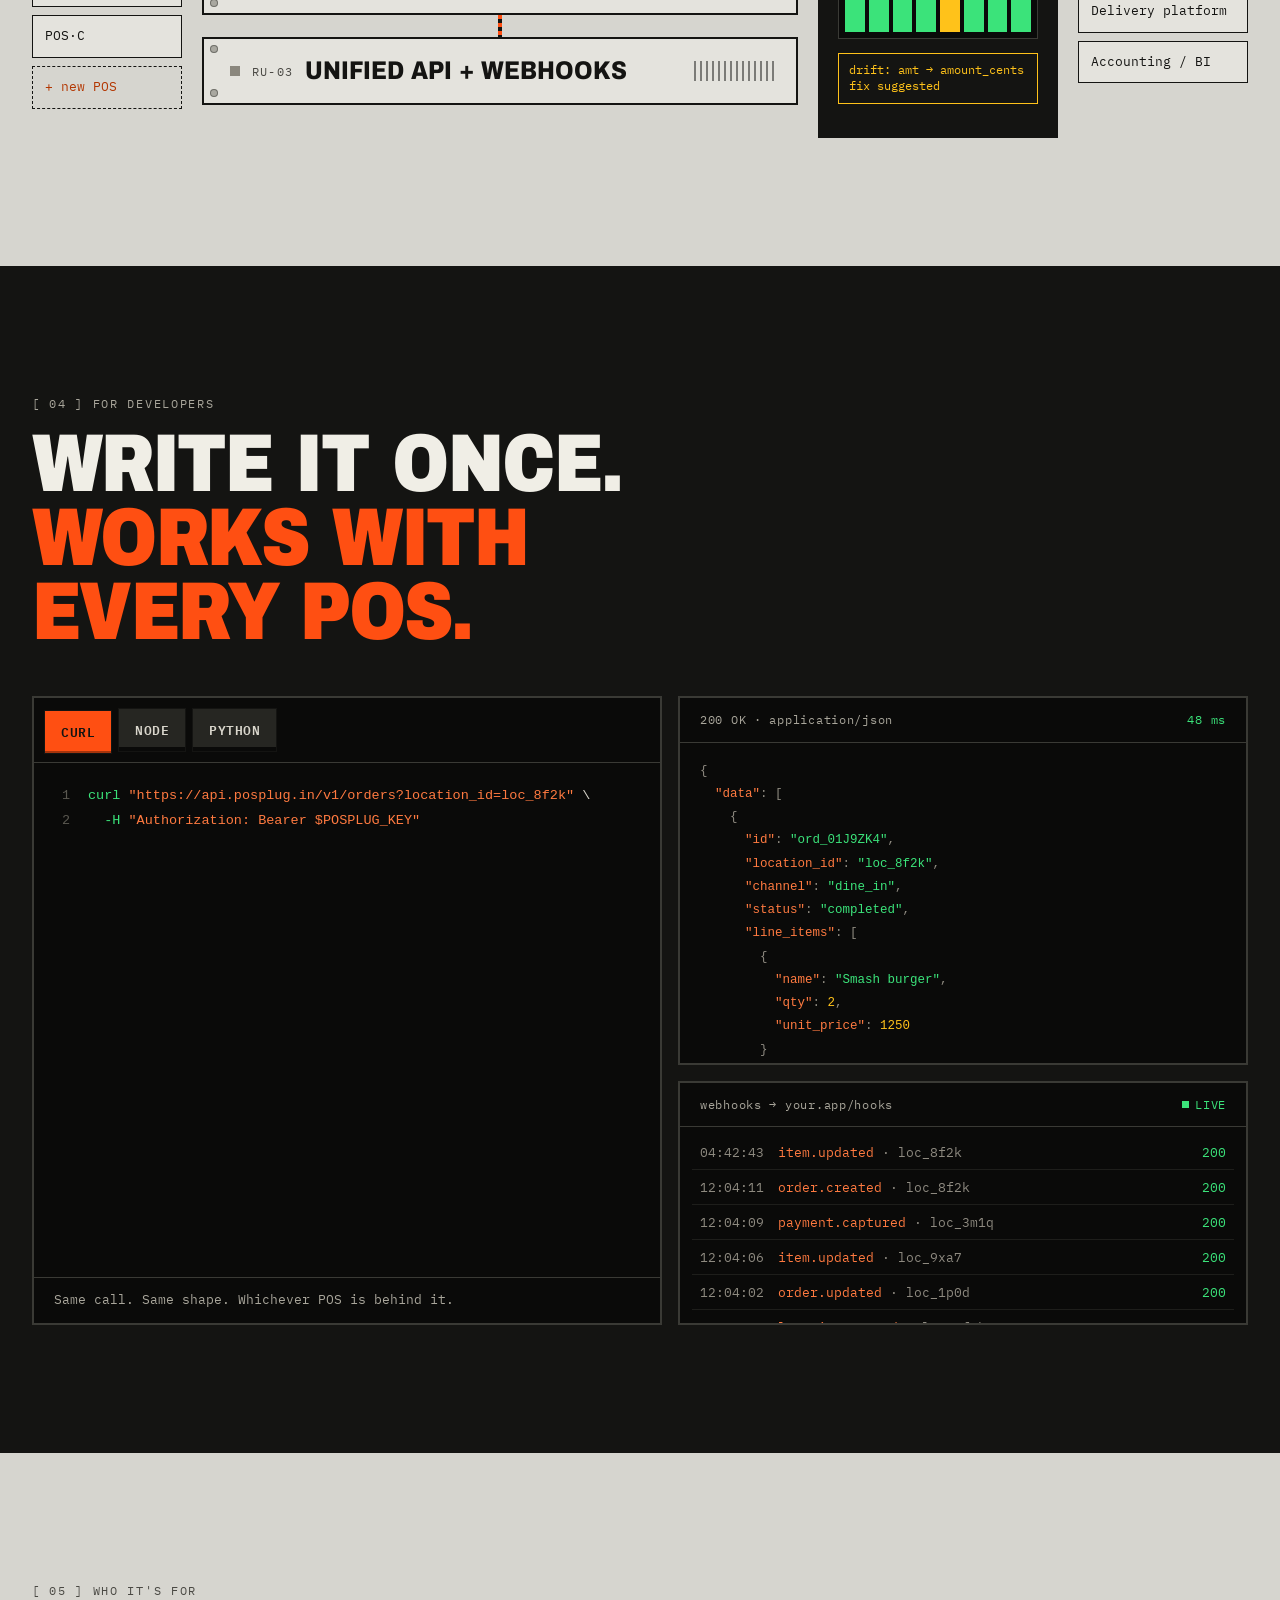
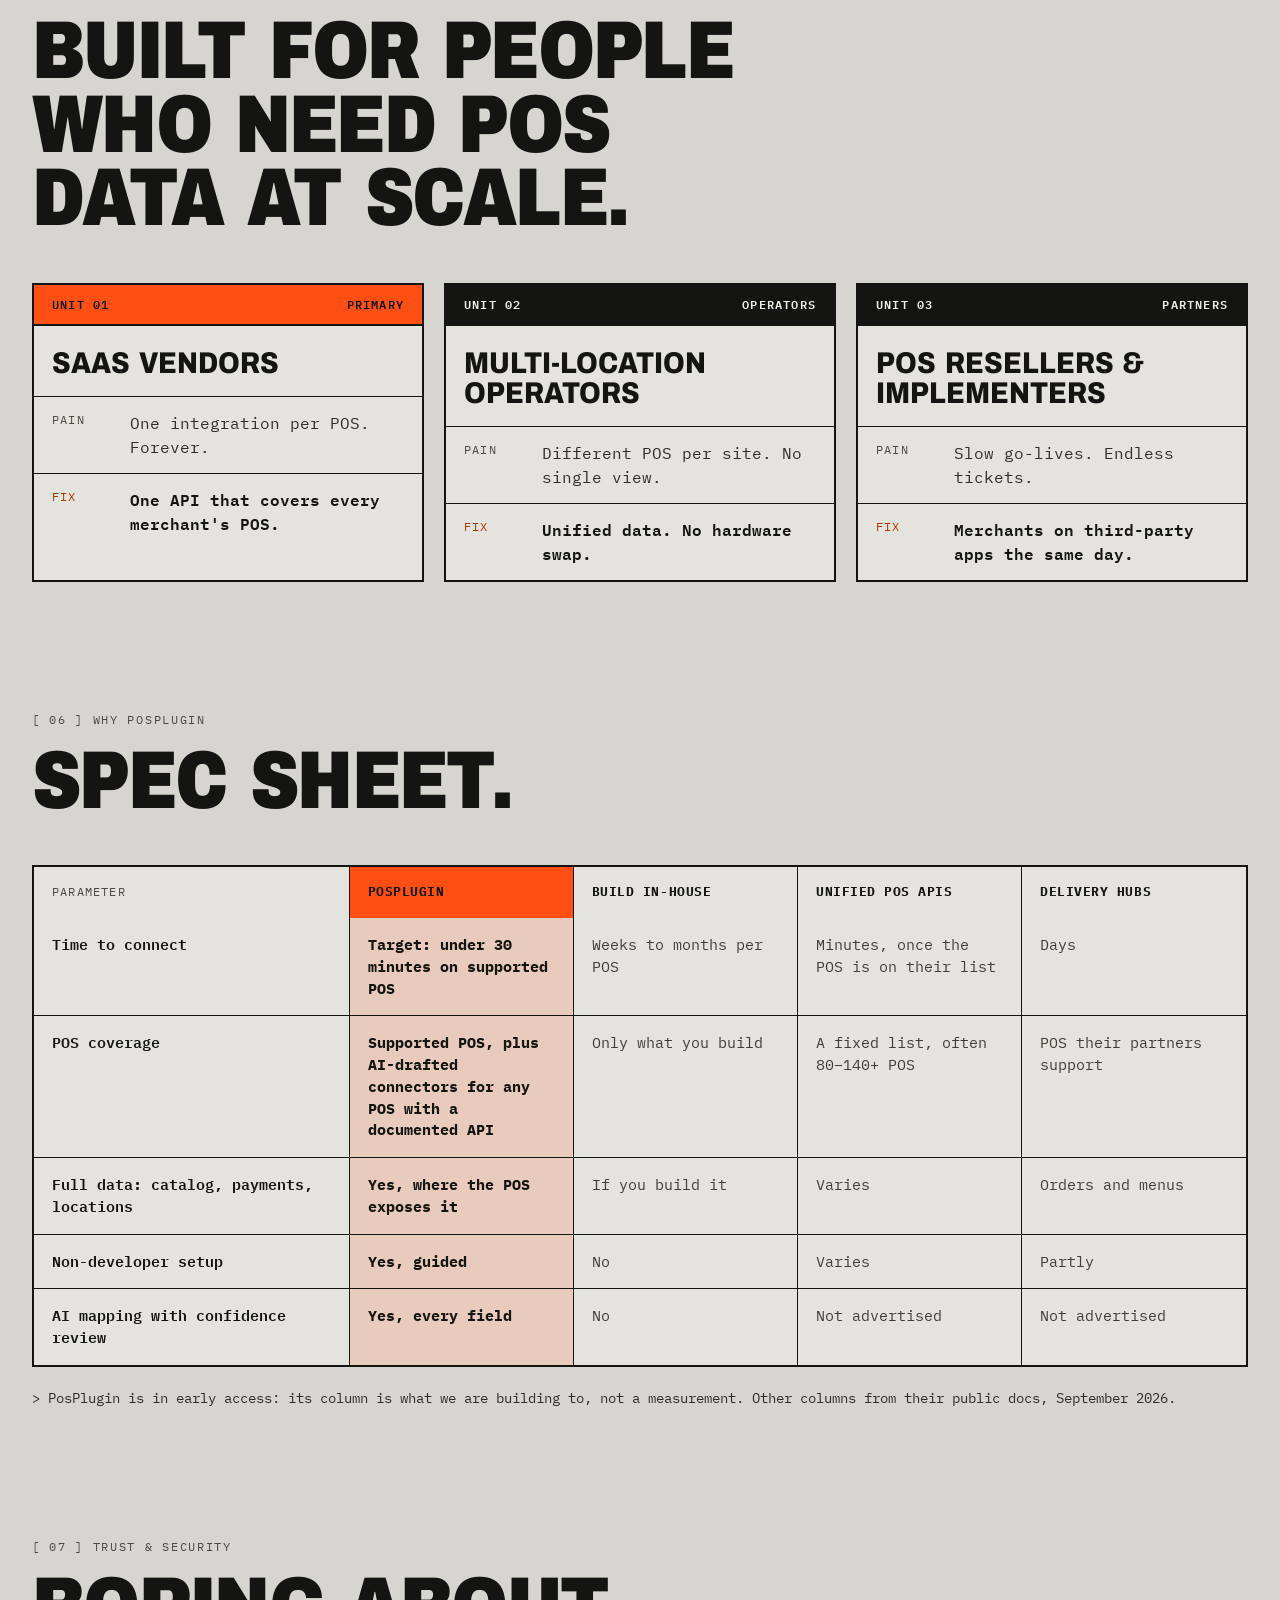
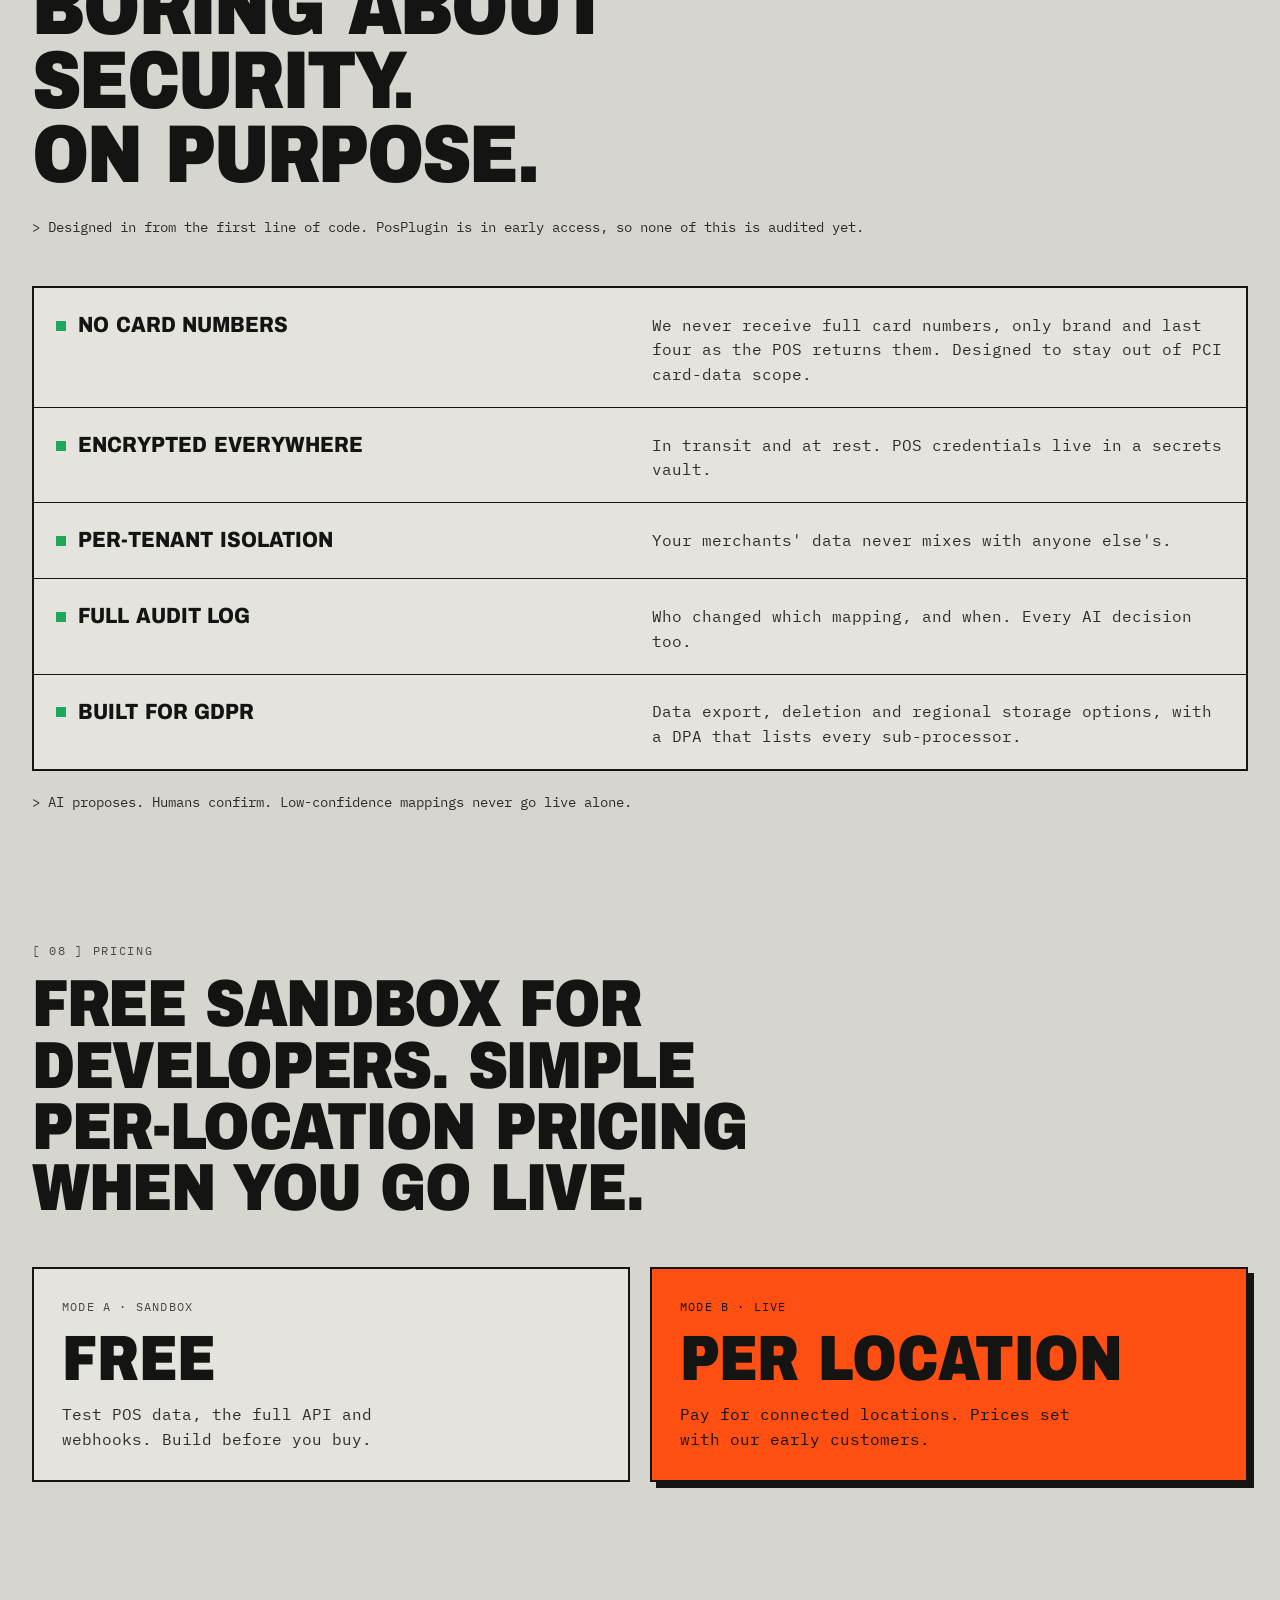
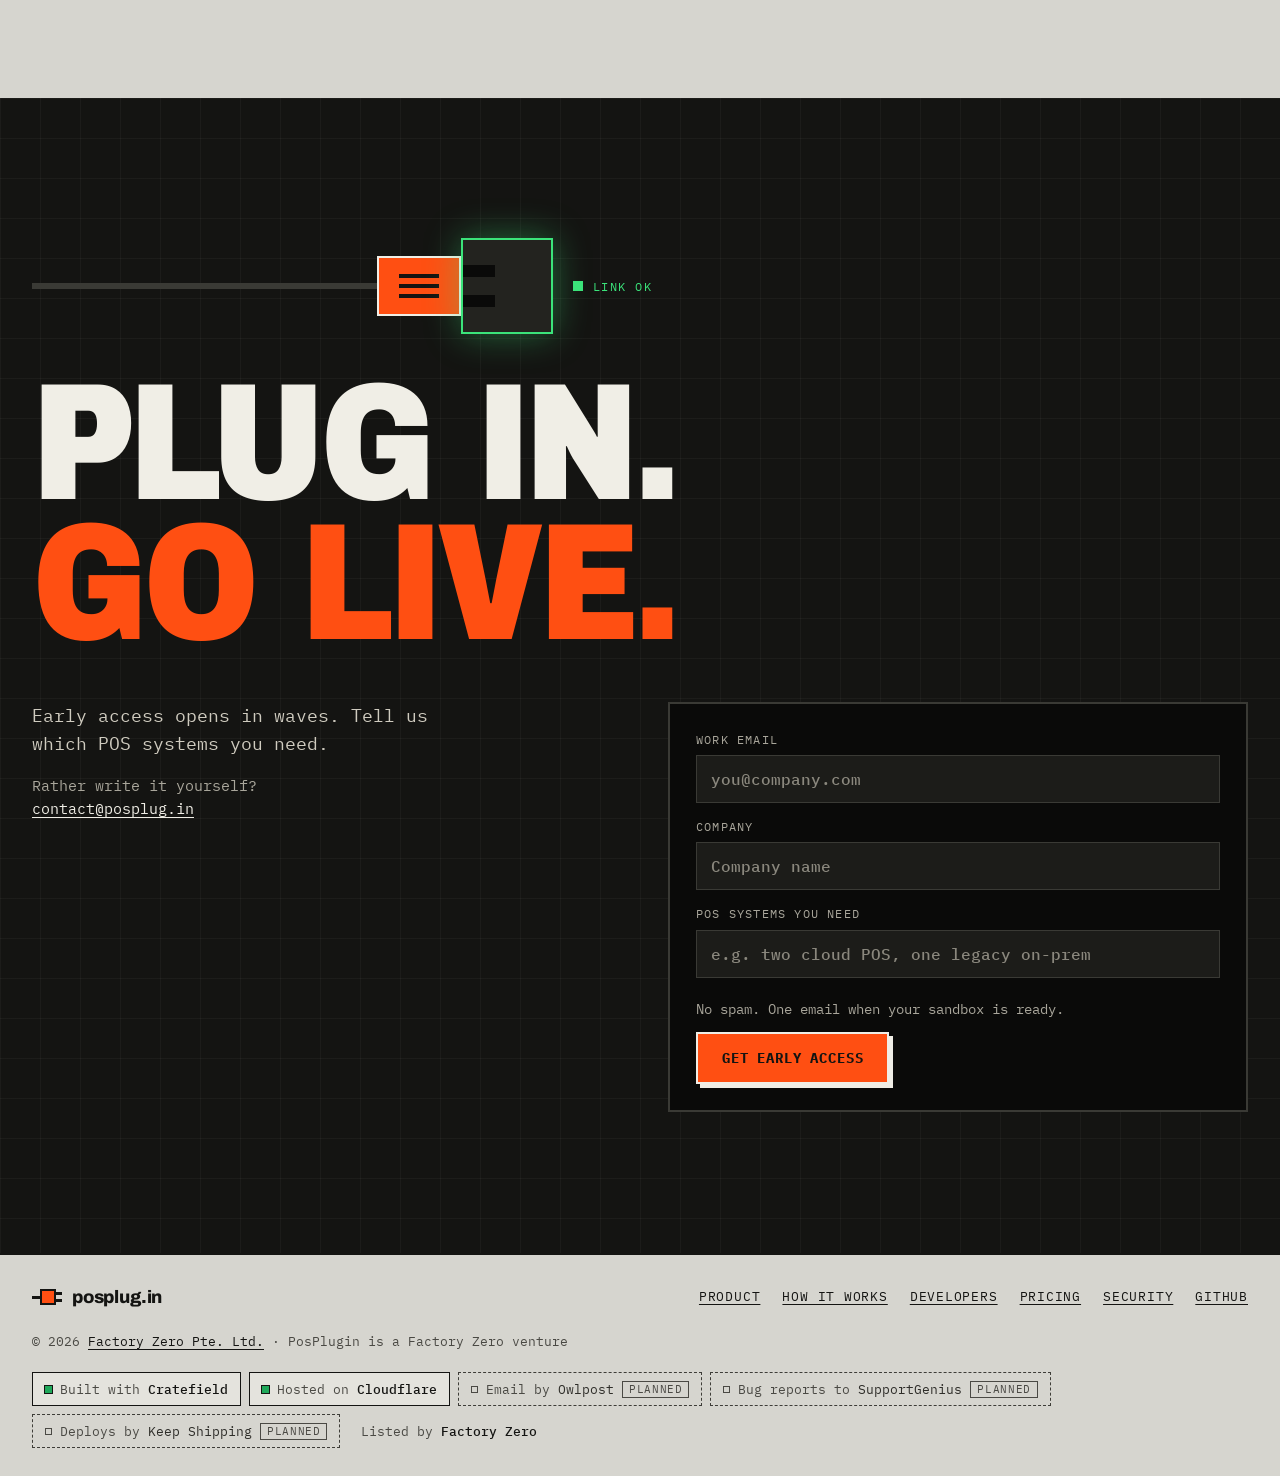
==== commit a41eb30e: "hero: Watch the film button that jumps to the film and plays it Co-authored-by: Colonizer Settlers <" ====
--- a/index.html
+++ b/index.html
@@ -77,7 +77,8 @@
    <p class="lede">PosPlugin's AI maps any point-of-sale system to one clean data model, so your team connects new merchants in minutes, not months.</p>
    <div class="ctas">
     <a class="btn btn--primary" href="#access">Get early access<span aria-hidden="true">→</span></a>
-    <a class="btn btn--ghost" href="#demo"><span class="play" aria-hidden="true"></span>See it connect</a>
+    <a class="btn btn--ghost" href="#film" data-play-film><span class="play" aria-hidden="true"></span>Watch the film · 47 s</a>
+    <a class="btn btn--ghost" href="#demo">See it connect</a>
    </div>
   </div>
 
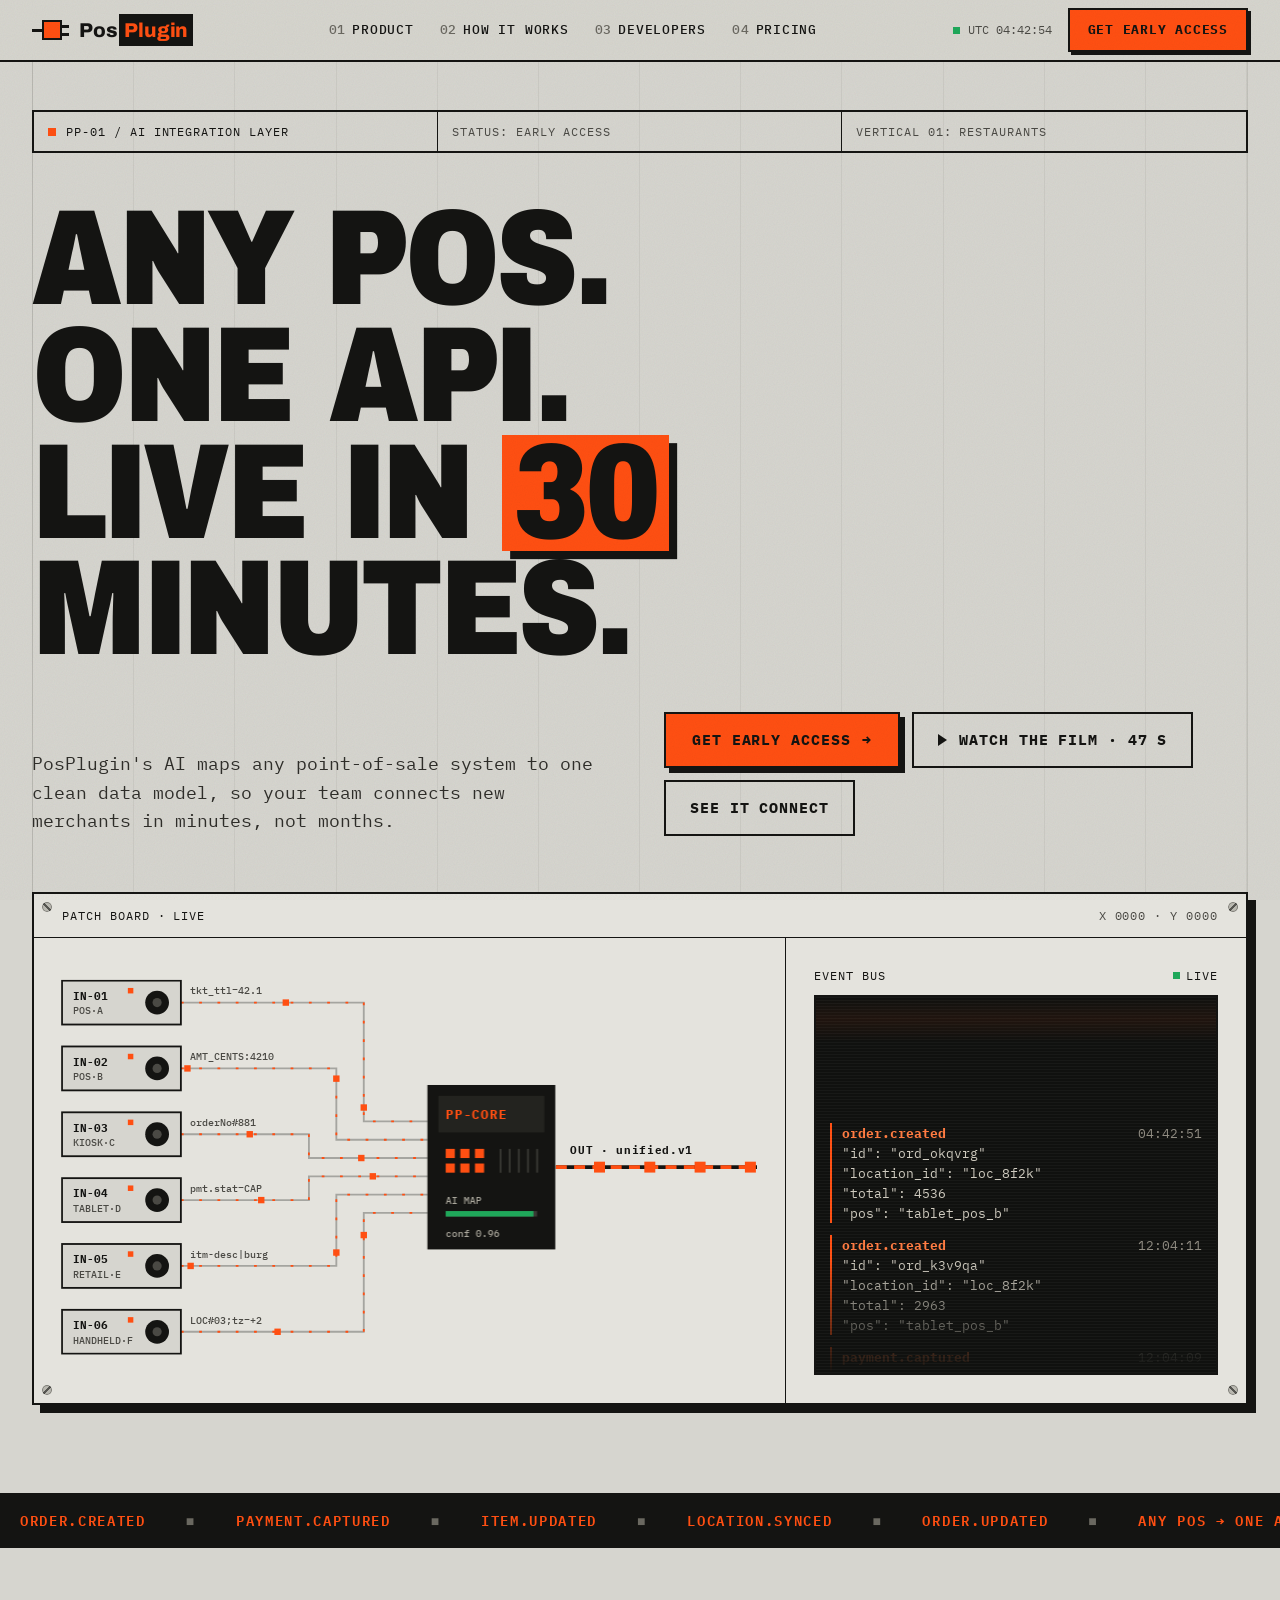
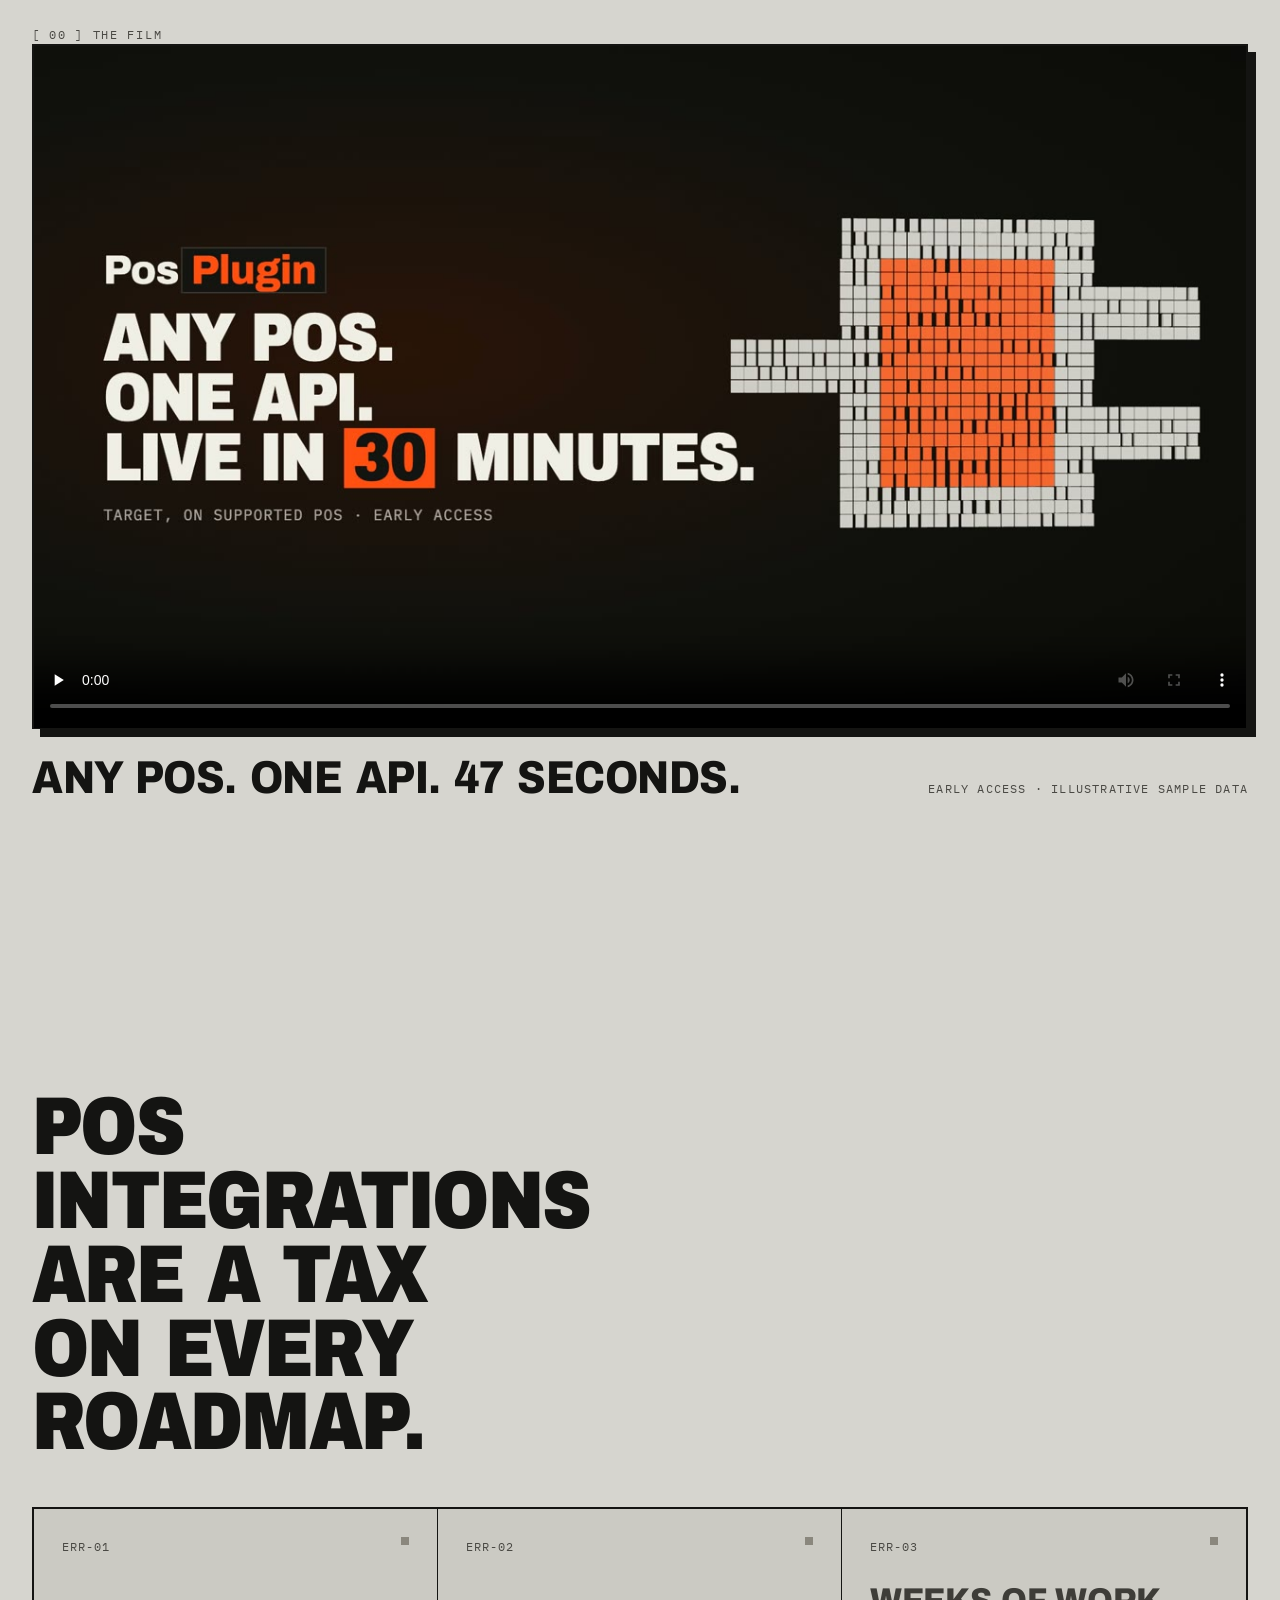
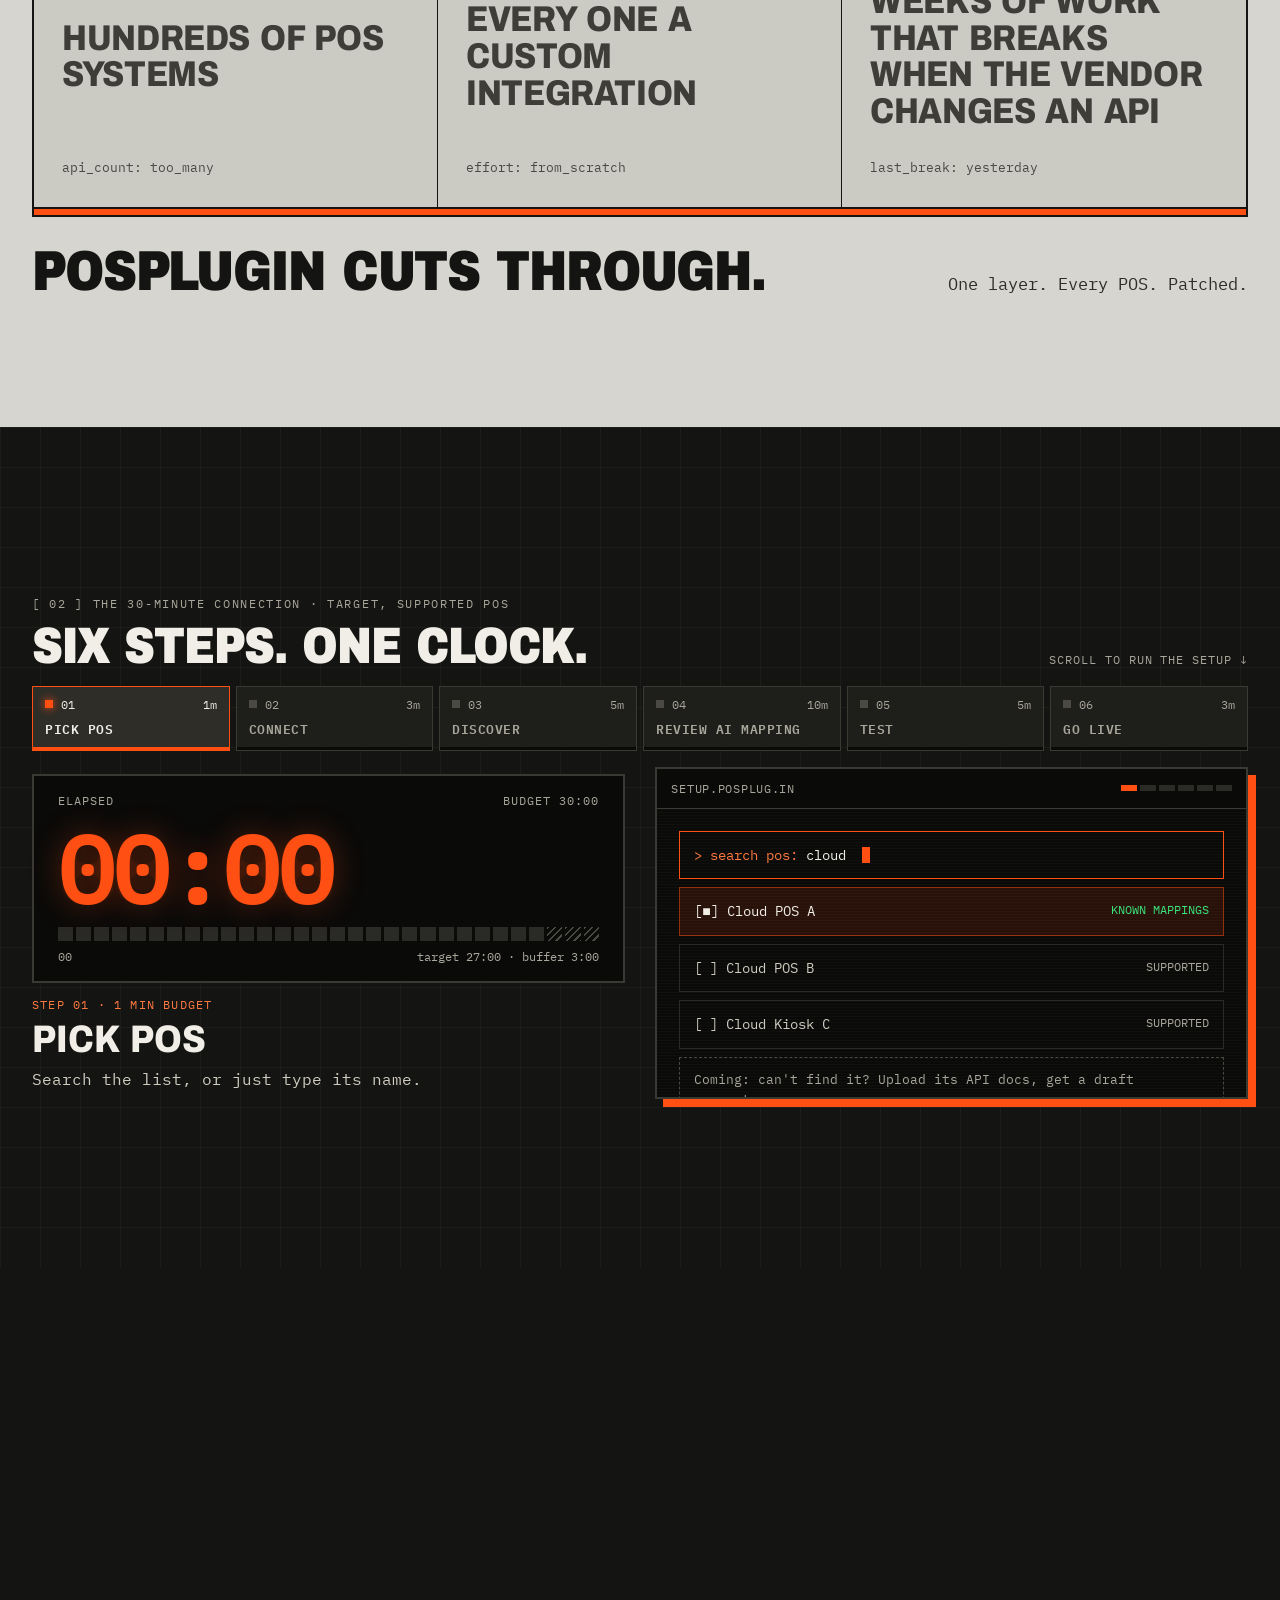
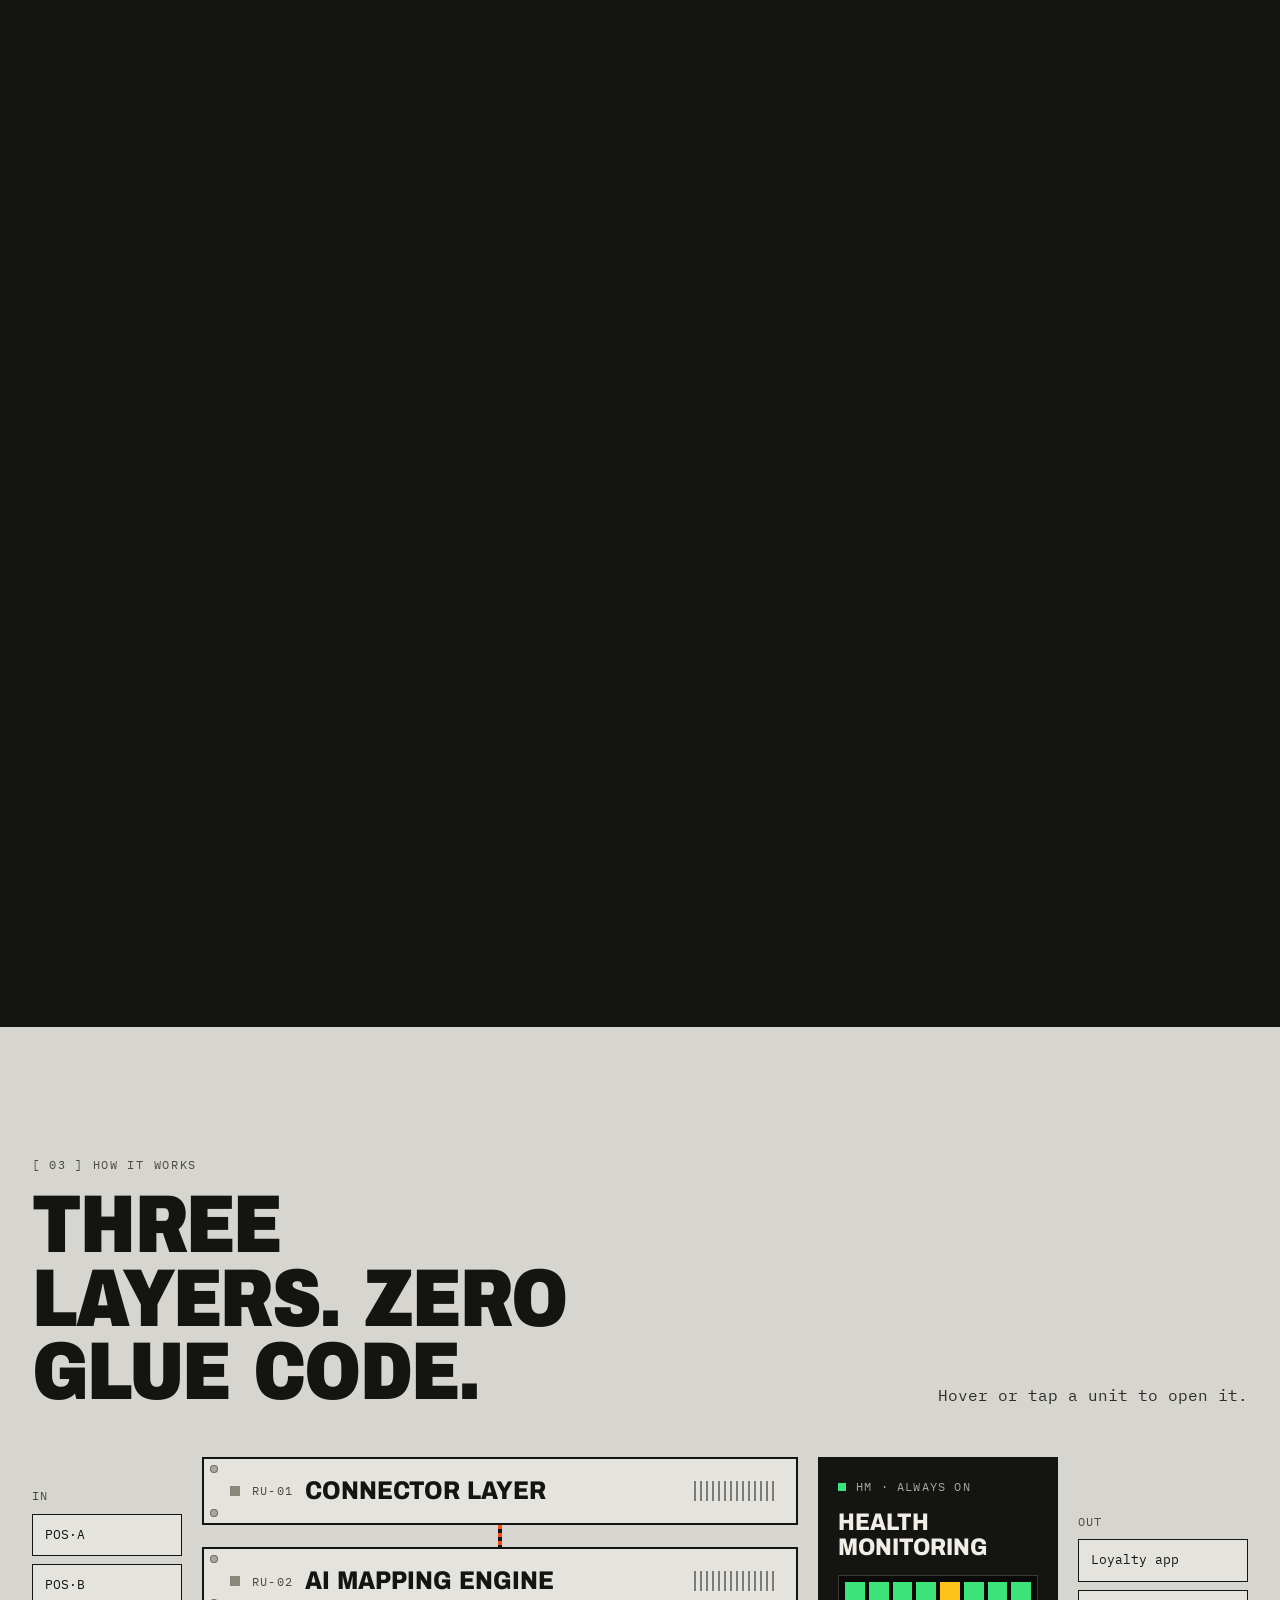
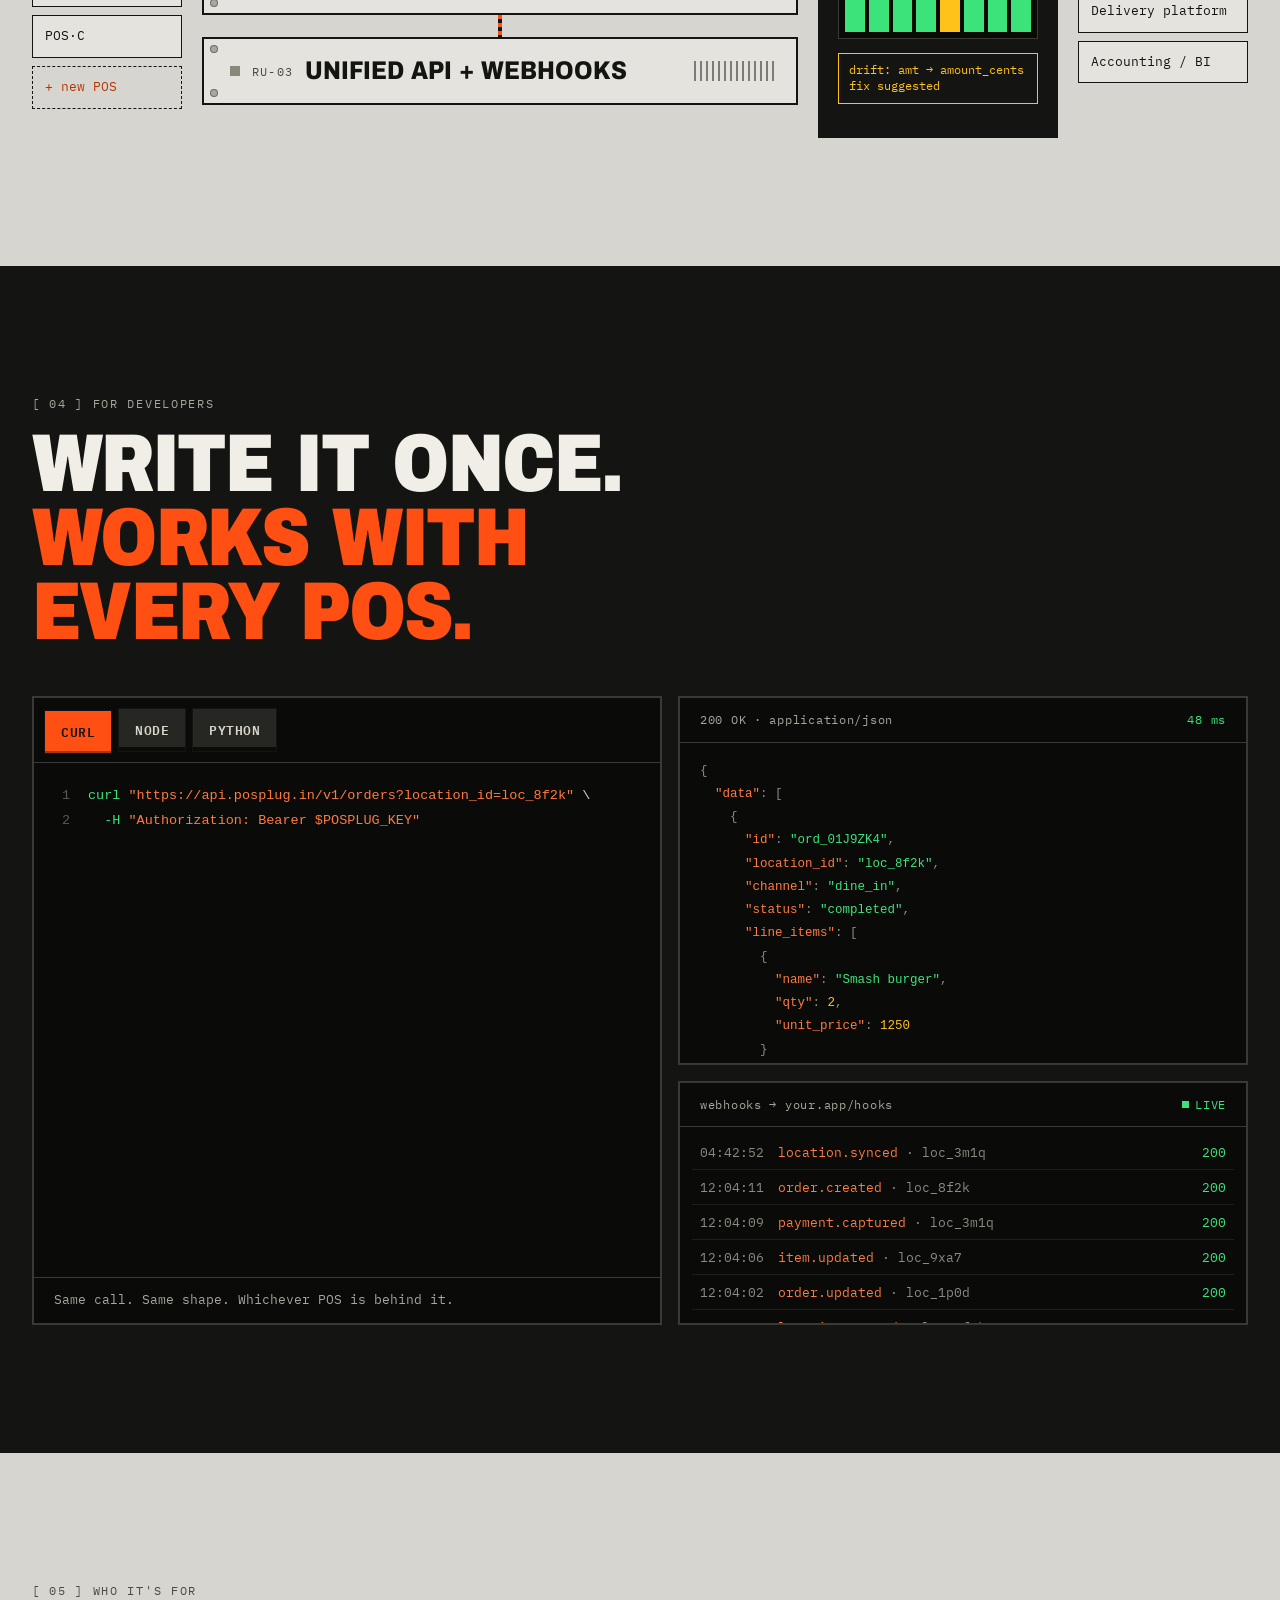
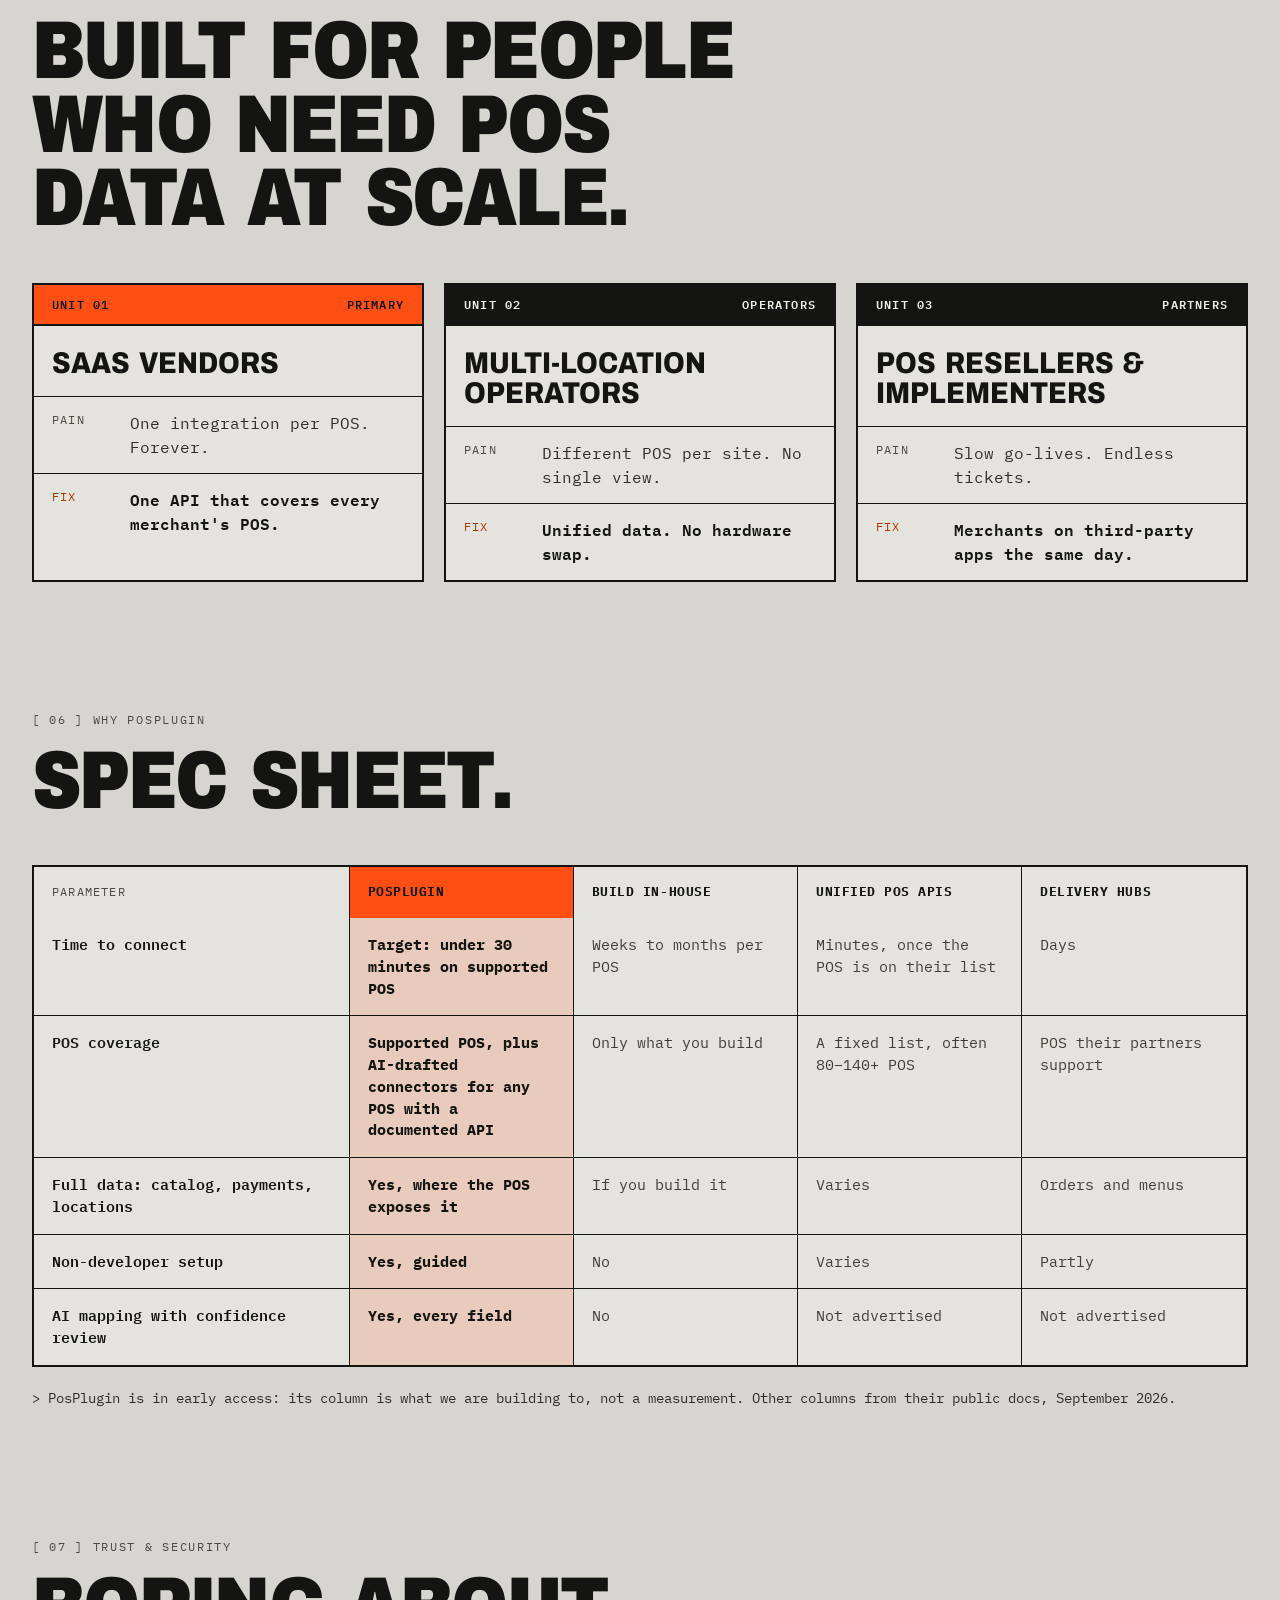
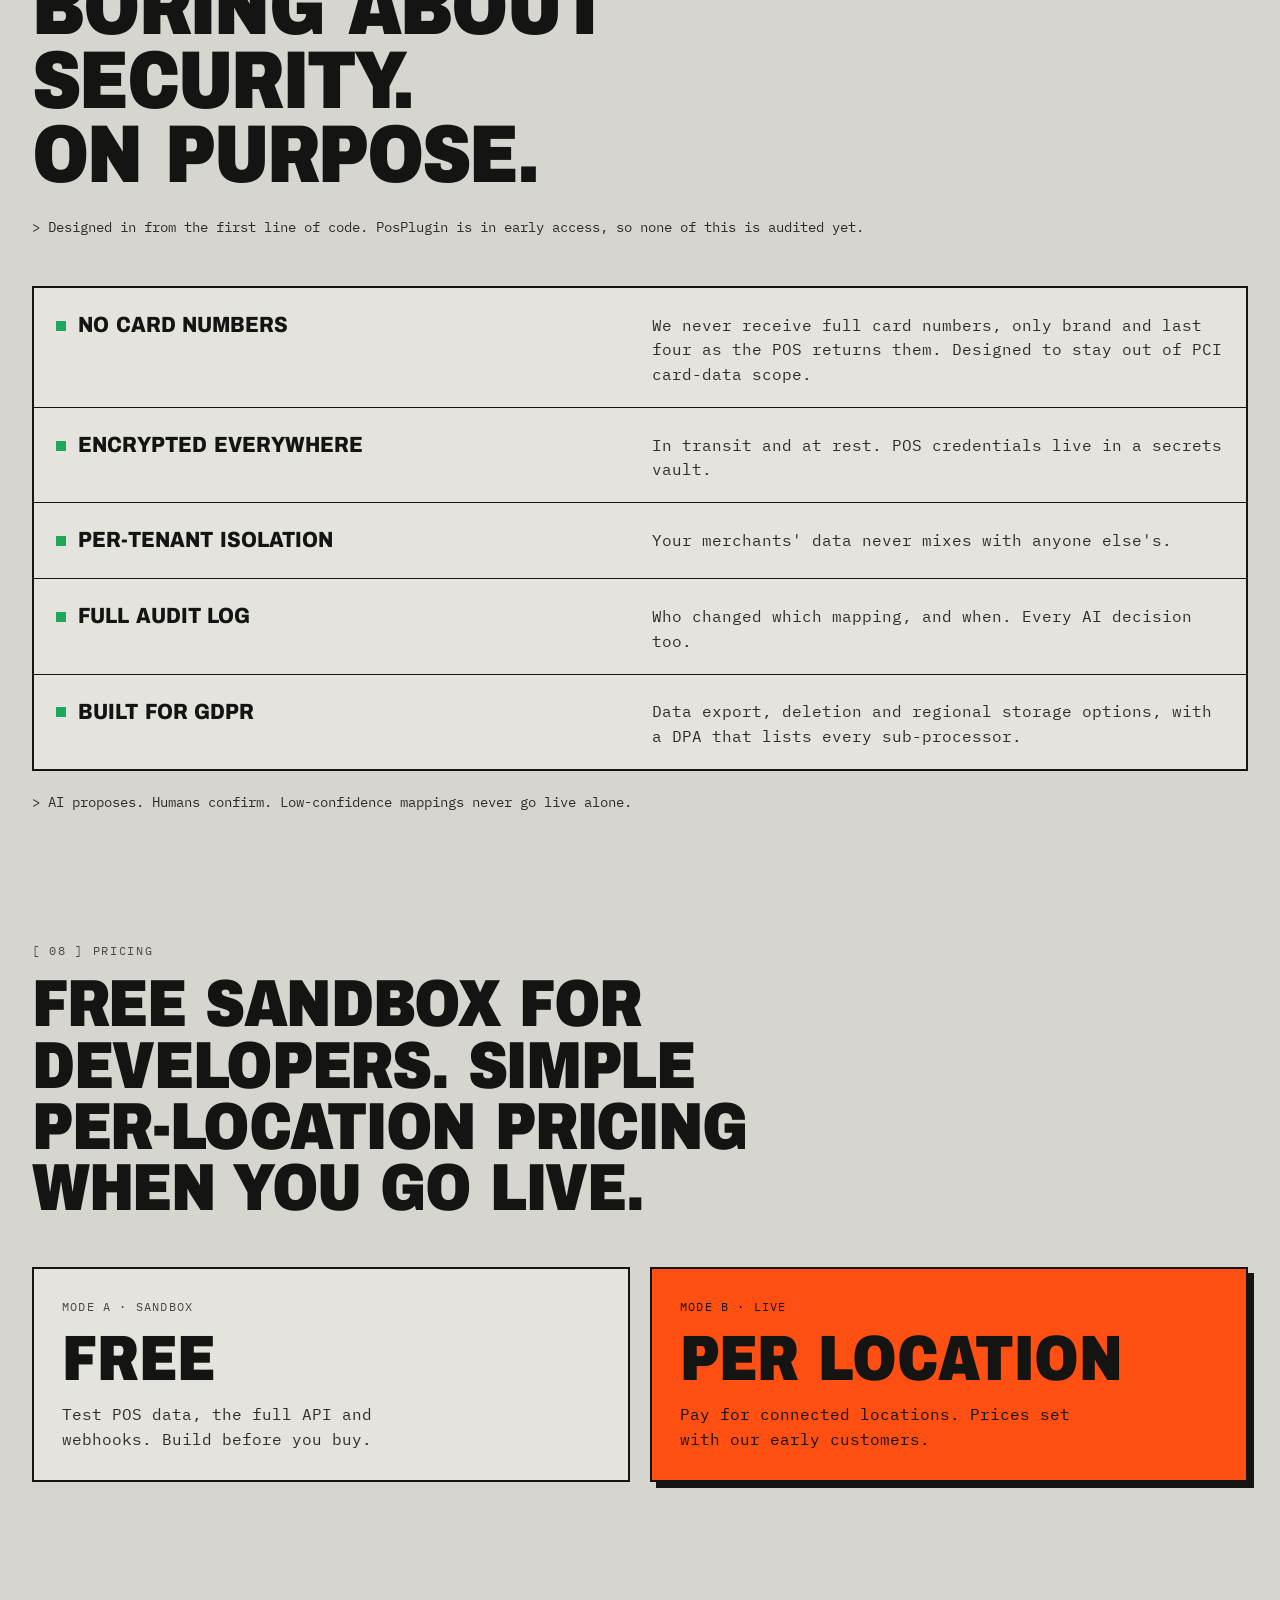
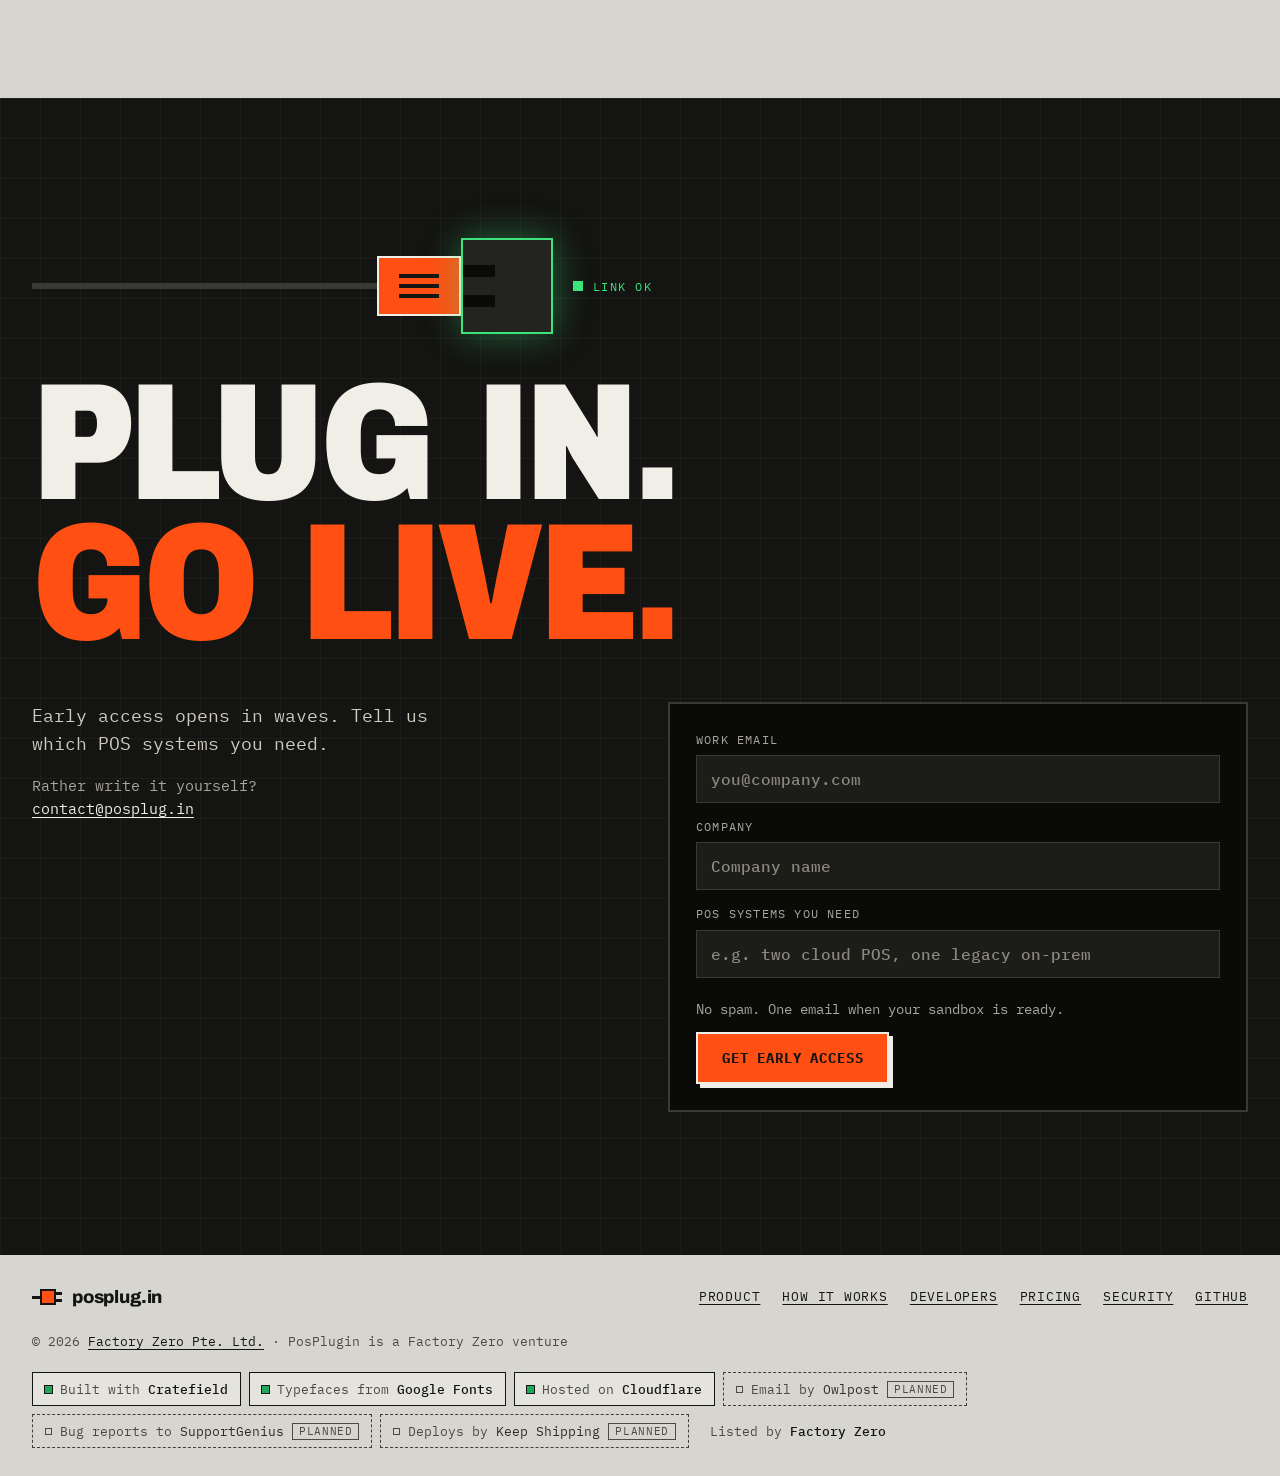
==== commit aaf1096e: "Factory Zero components: bring up to date Colonizer session c415ec75  Co-Authored-By: Colonizer Sett" ====
--- a/index.html
+++ b/index.html
@@ -563,6 +563,7 @@
   <!-- built-with:start -->
   <ul class="built-with" aria-label="Built with">
     <li class="bw"><span class="bw__role">Built with</span> <a class="bw__name" href="https://cratefield.com/">Cratefield</a></li>
+    <li class="bw"><span class="bw__role">Typefaces from</span> <a class="bw__name" href="https://fonts.google.com">Google Fonts</a></li>
     <li class="bw"><span class="bw__role">Hosted on</span> <a class="bw__name" href="https://www.cloudflare.com">Cloudflare</a></li>
     <li class="bw bw--planned"><span class="bw__role">Email by</span> <a class="bw__name" href="https://owlpost.to/">Owlpost</a> <span class="bw__tag"><span class="bw__paren">(</span>planned<span class="bw__paren">)</span></span></li>
     <li class="bw bw--planned"><span class="bw__role">Bug reports to</span> <a class="bw__name" href="https://supportgeni.us/">SupportGenius</a> <span class="bw__tag"><span class="bw__paren">(</span>planned<span class="bw__paren">)</span></span></li>
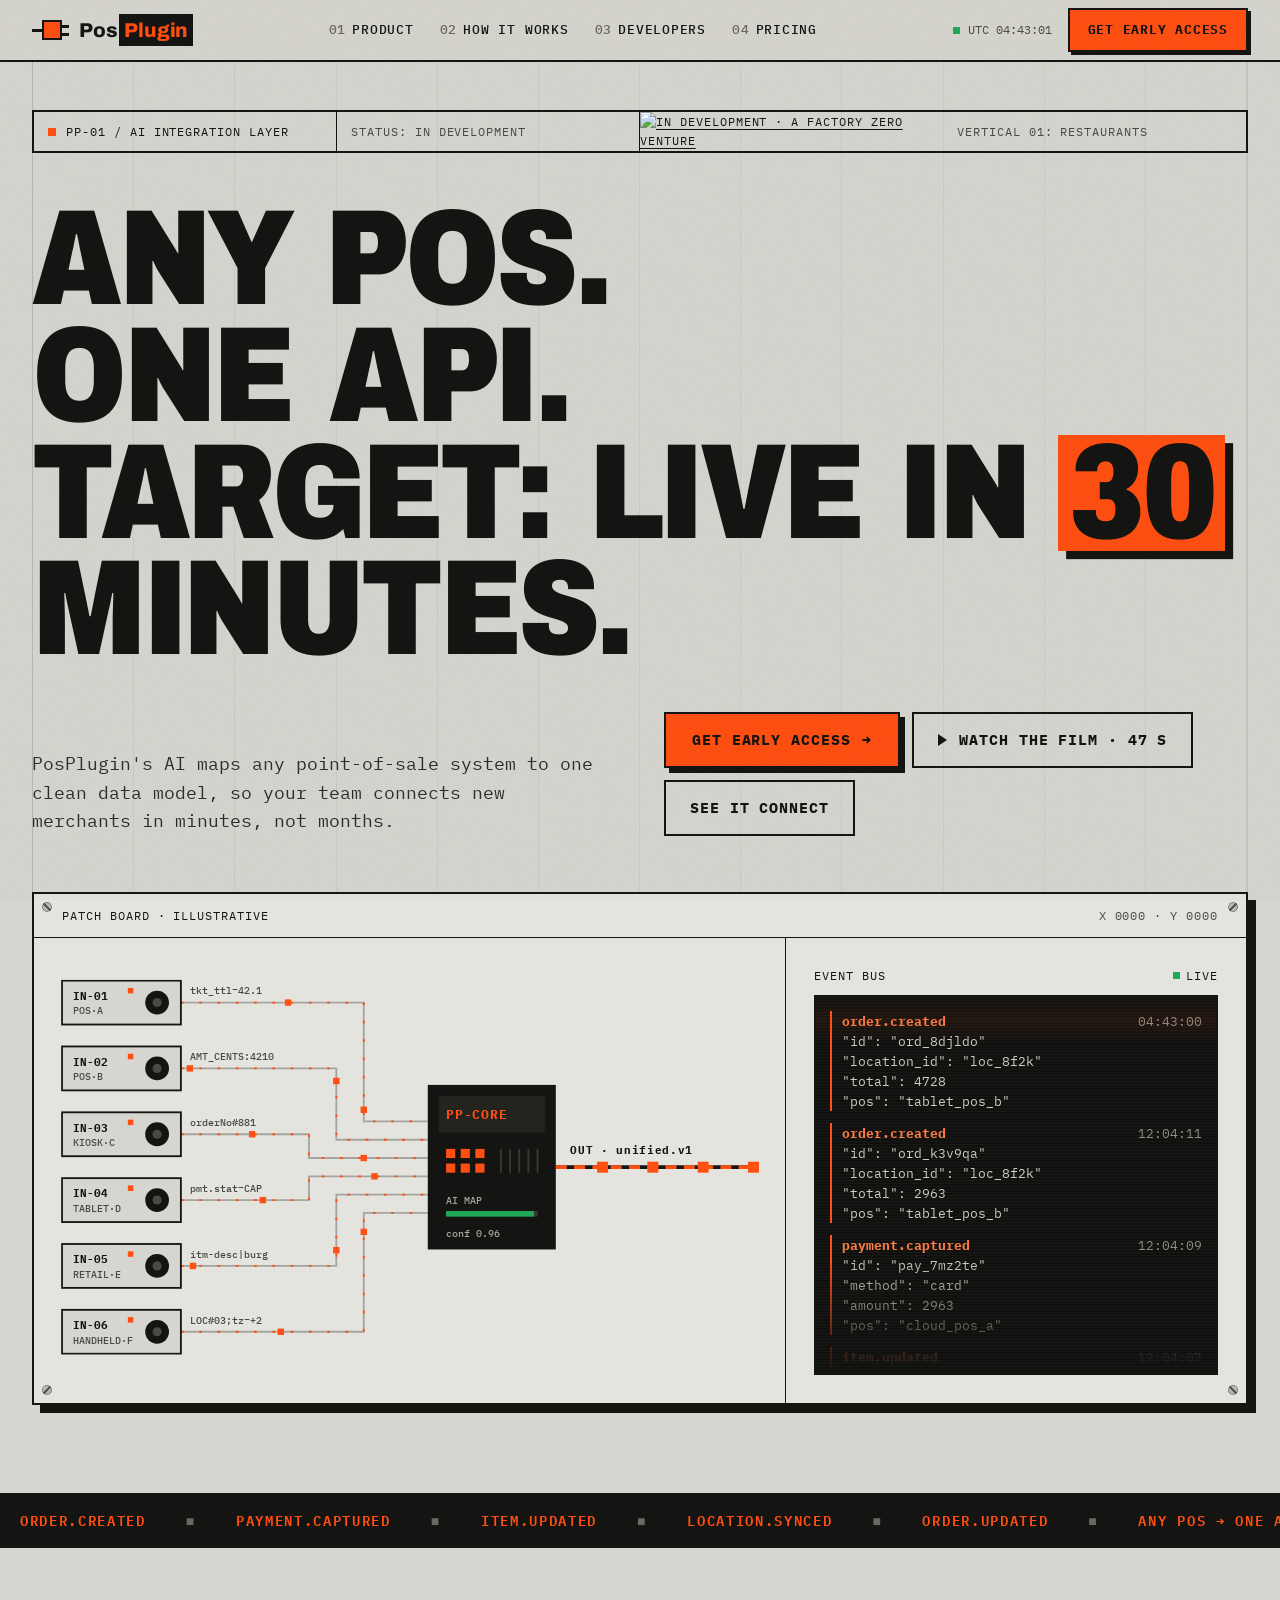
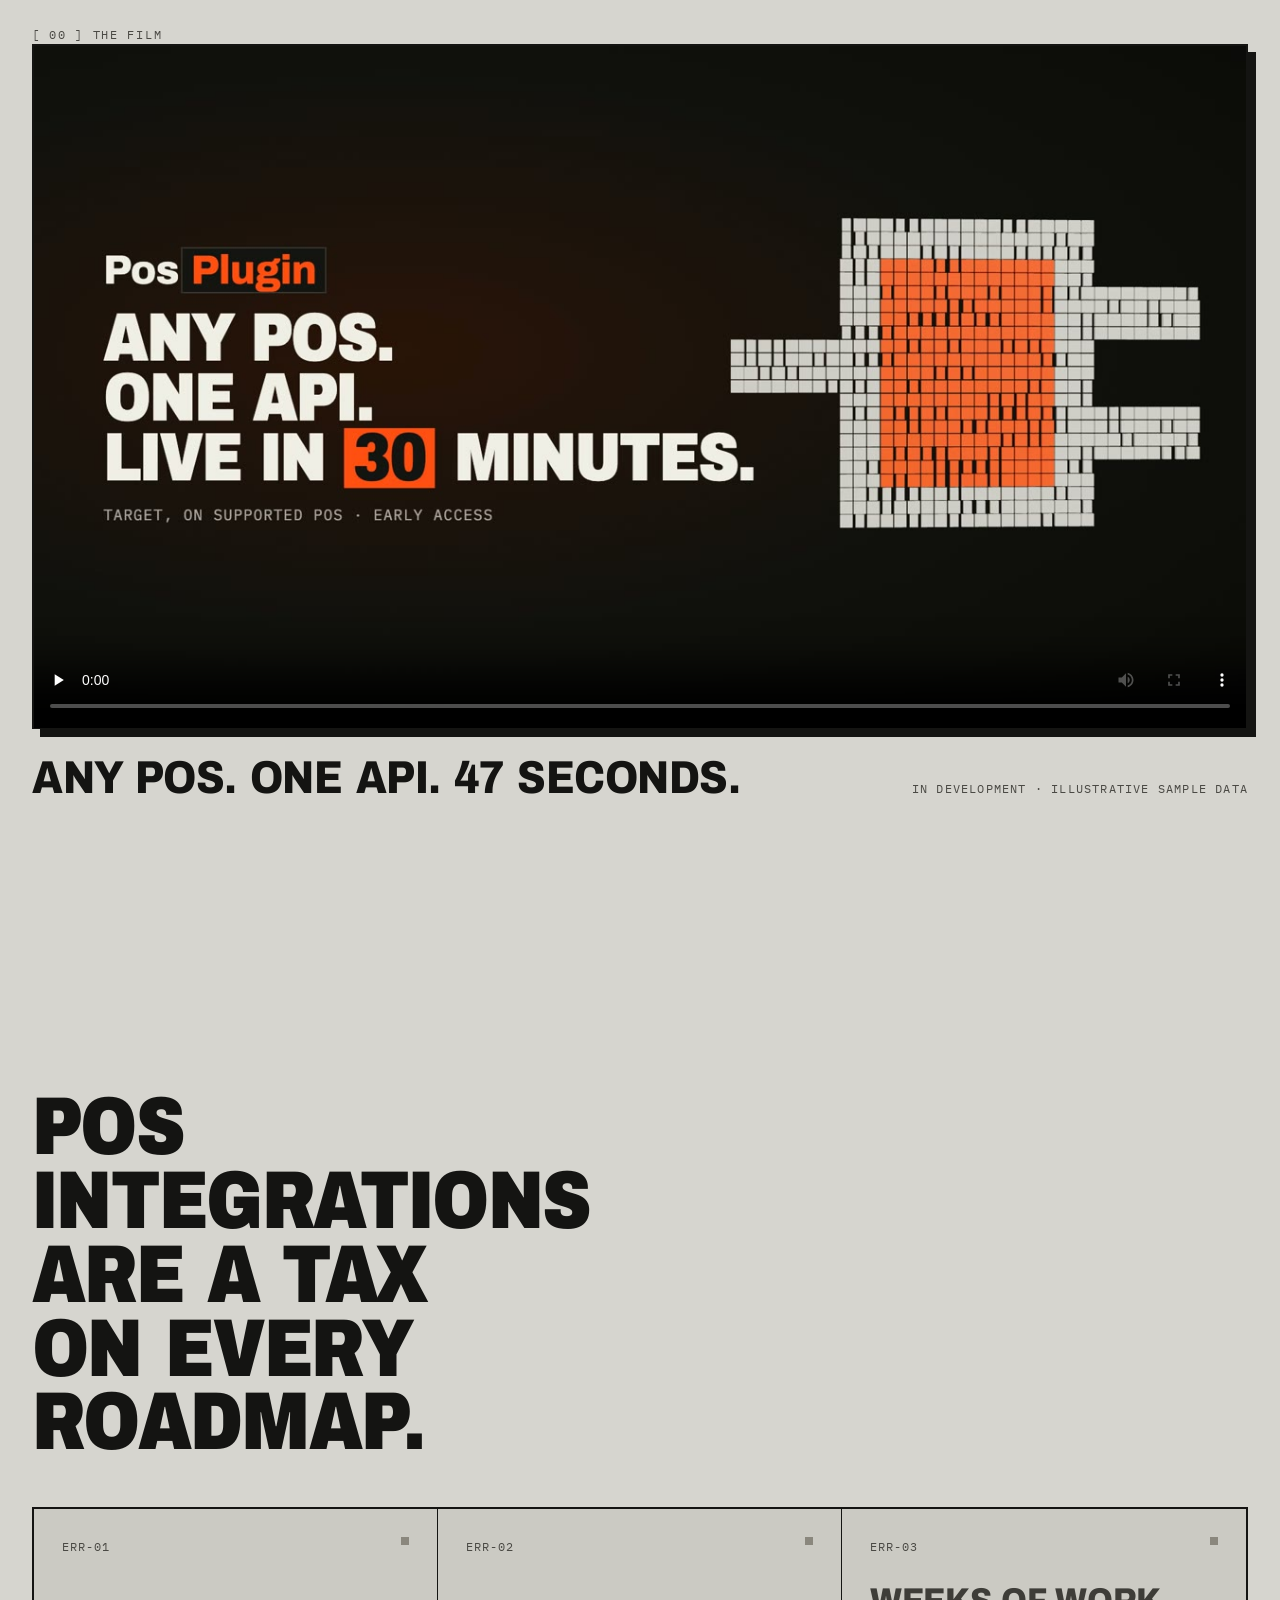
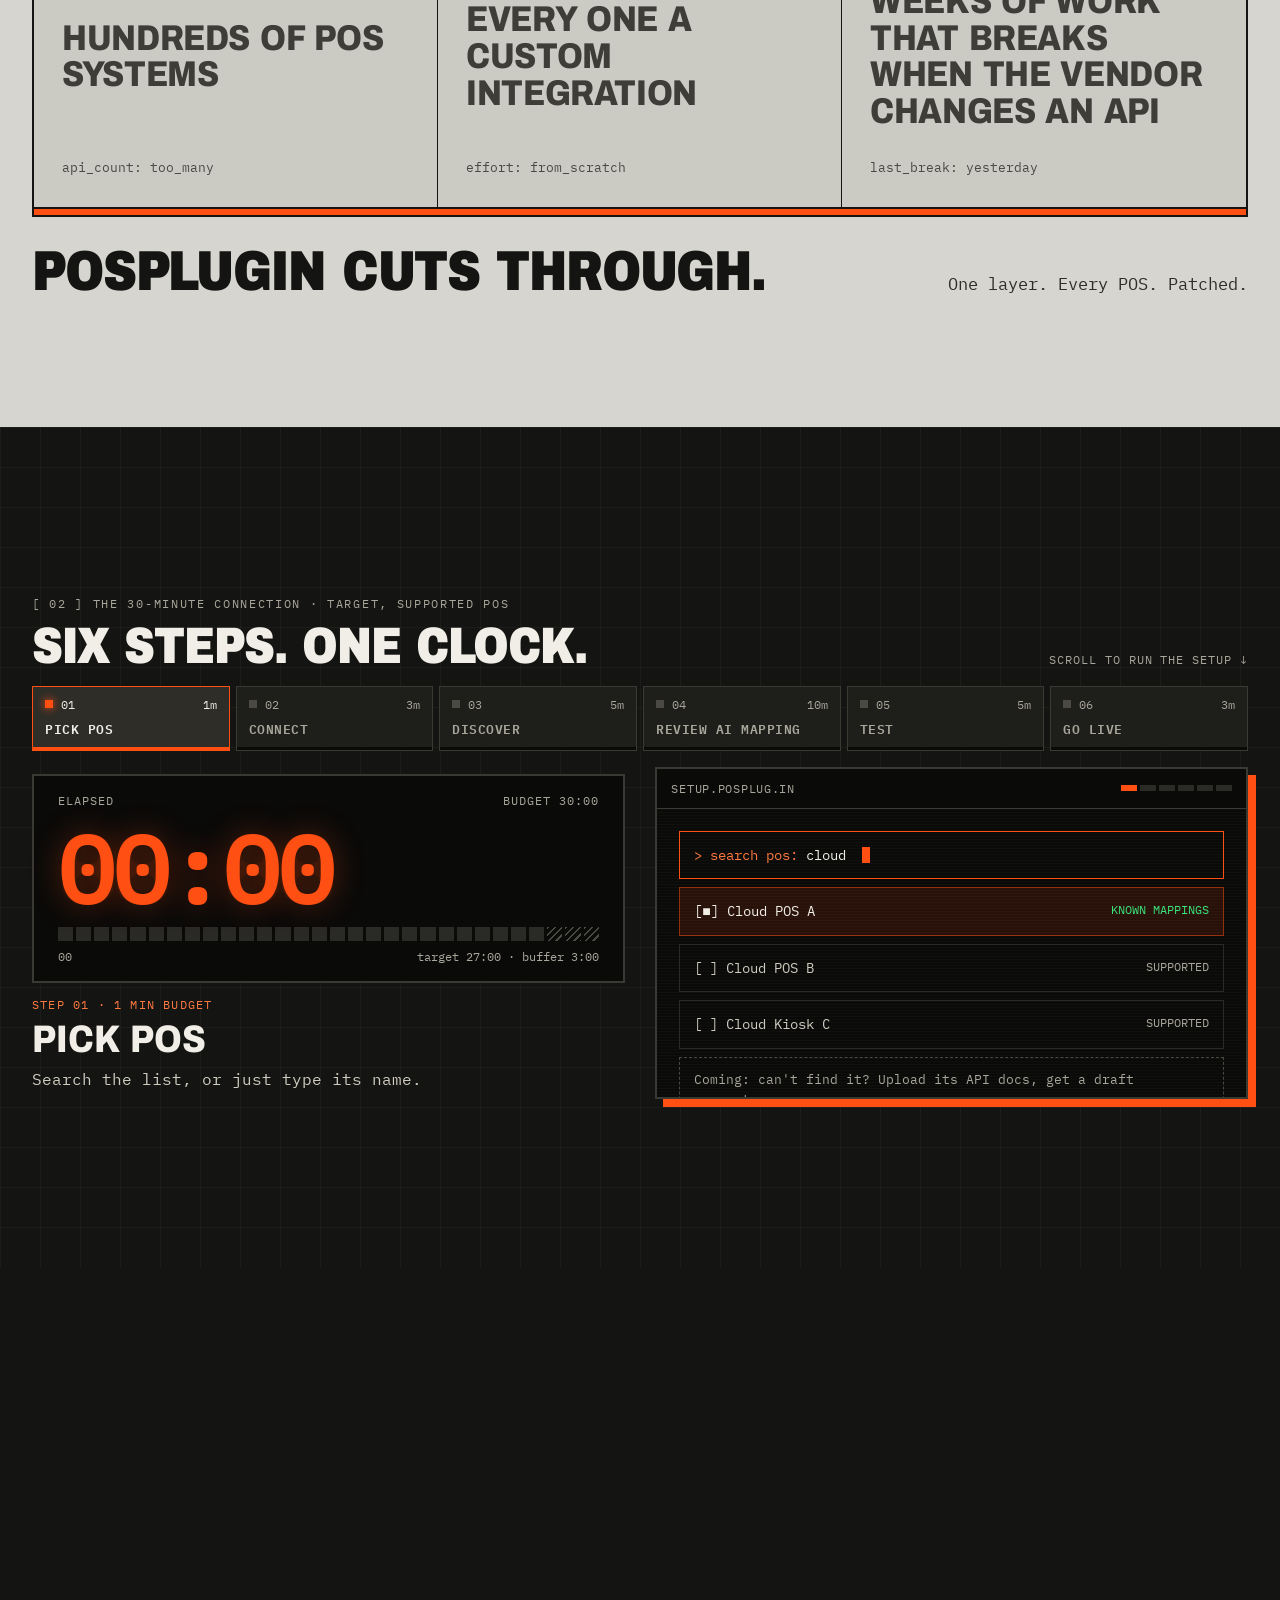
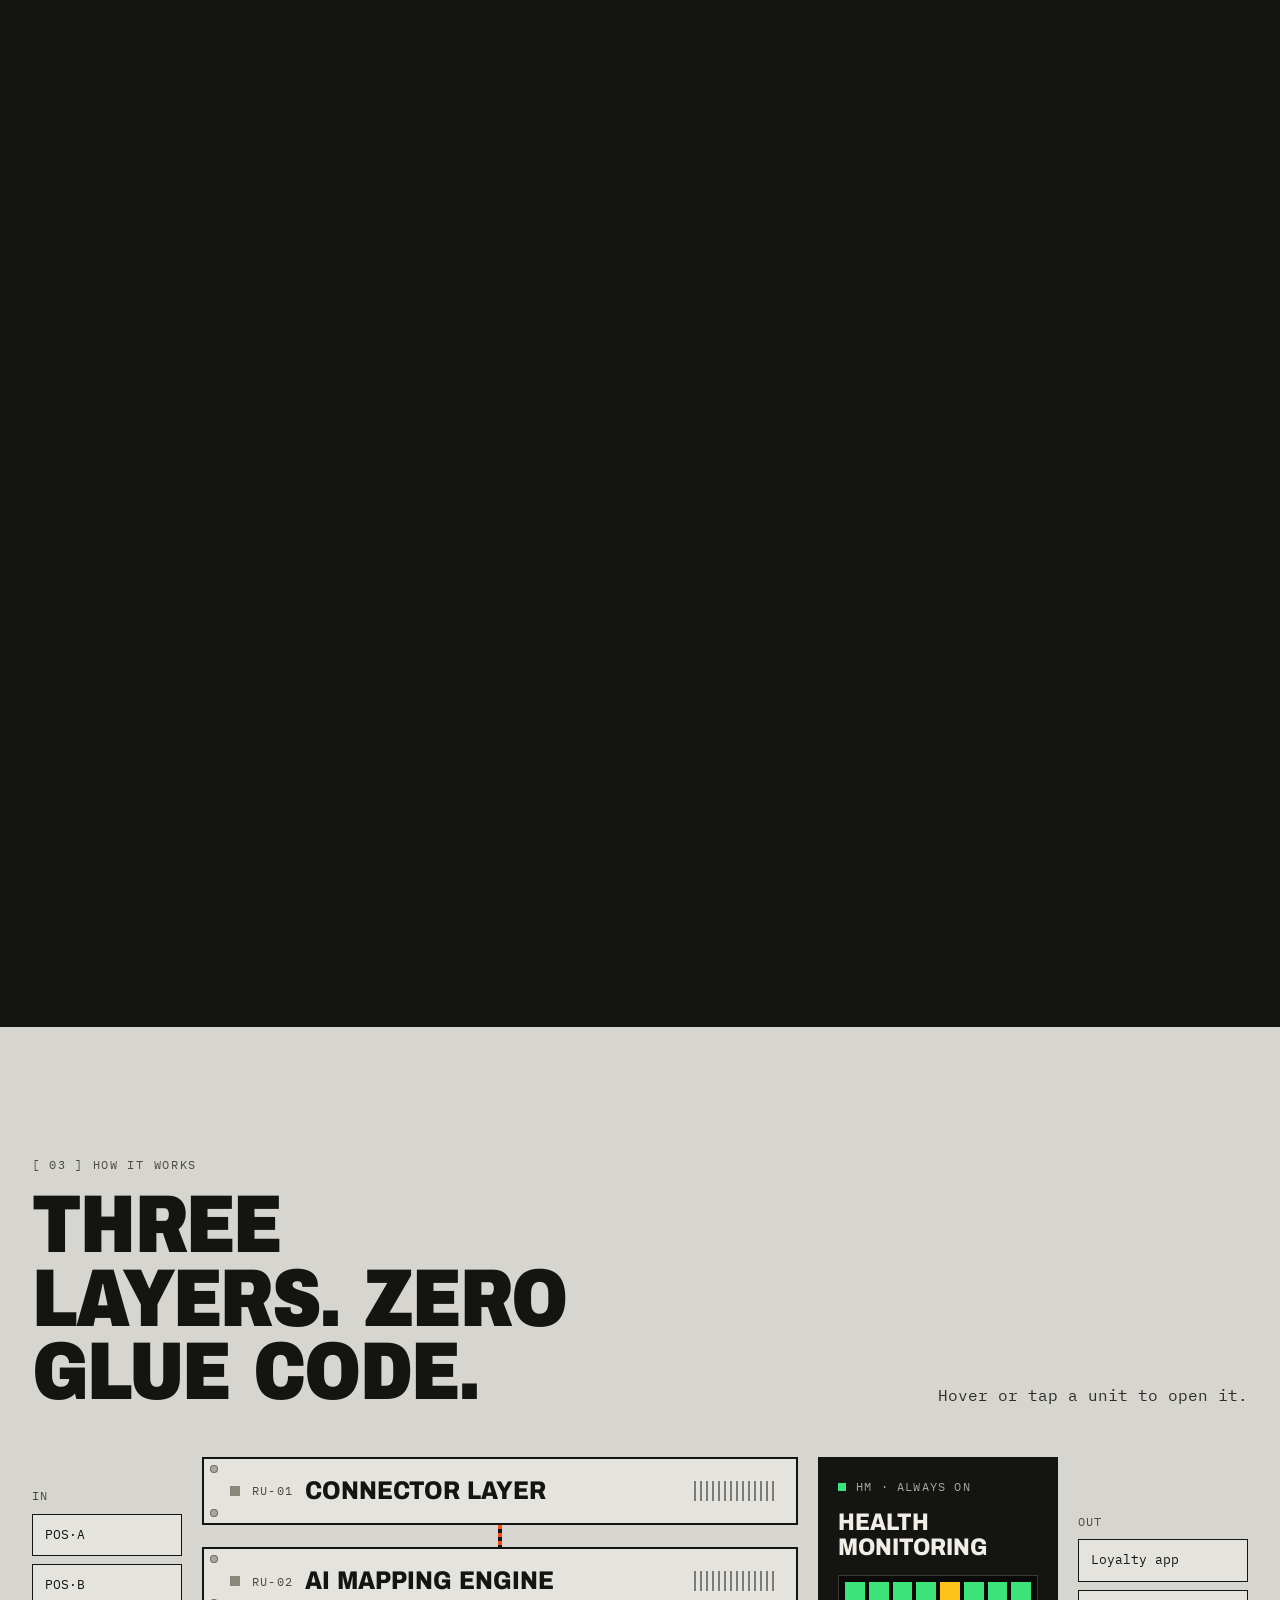
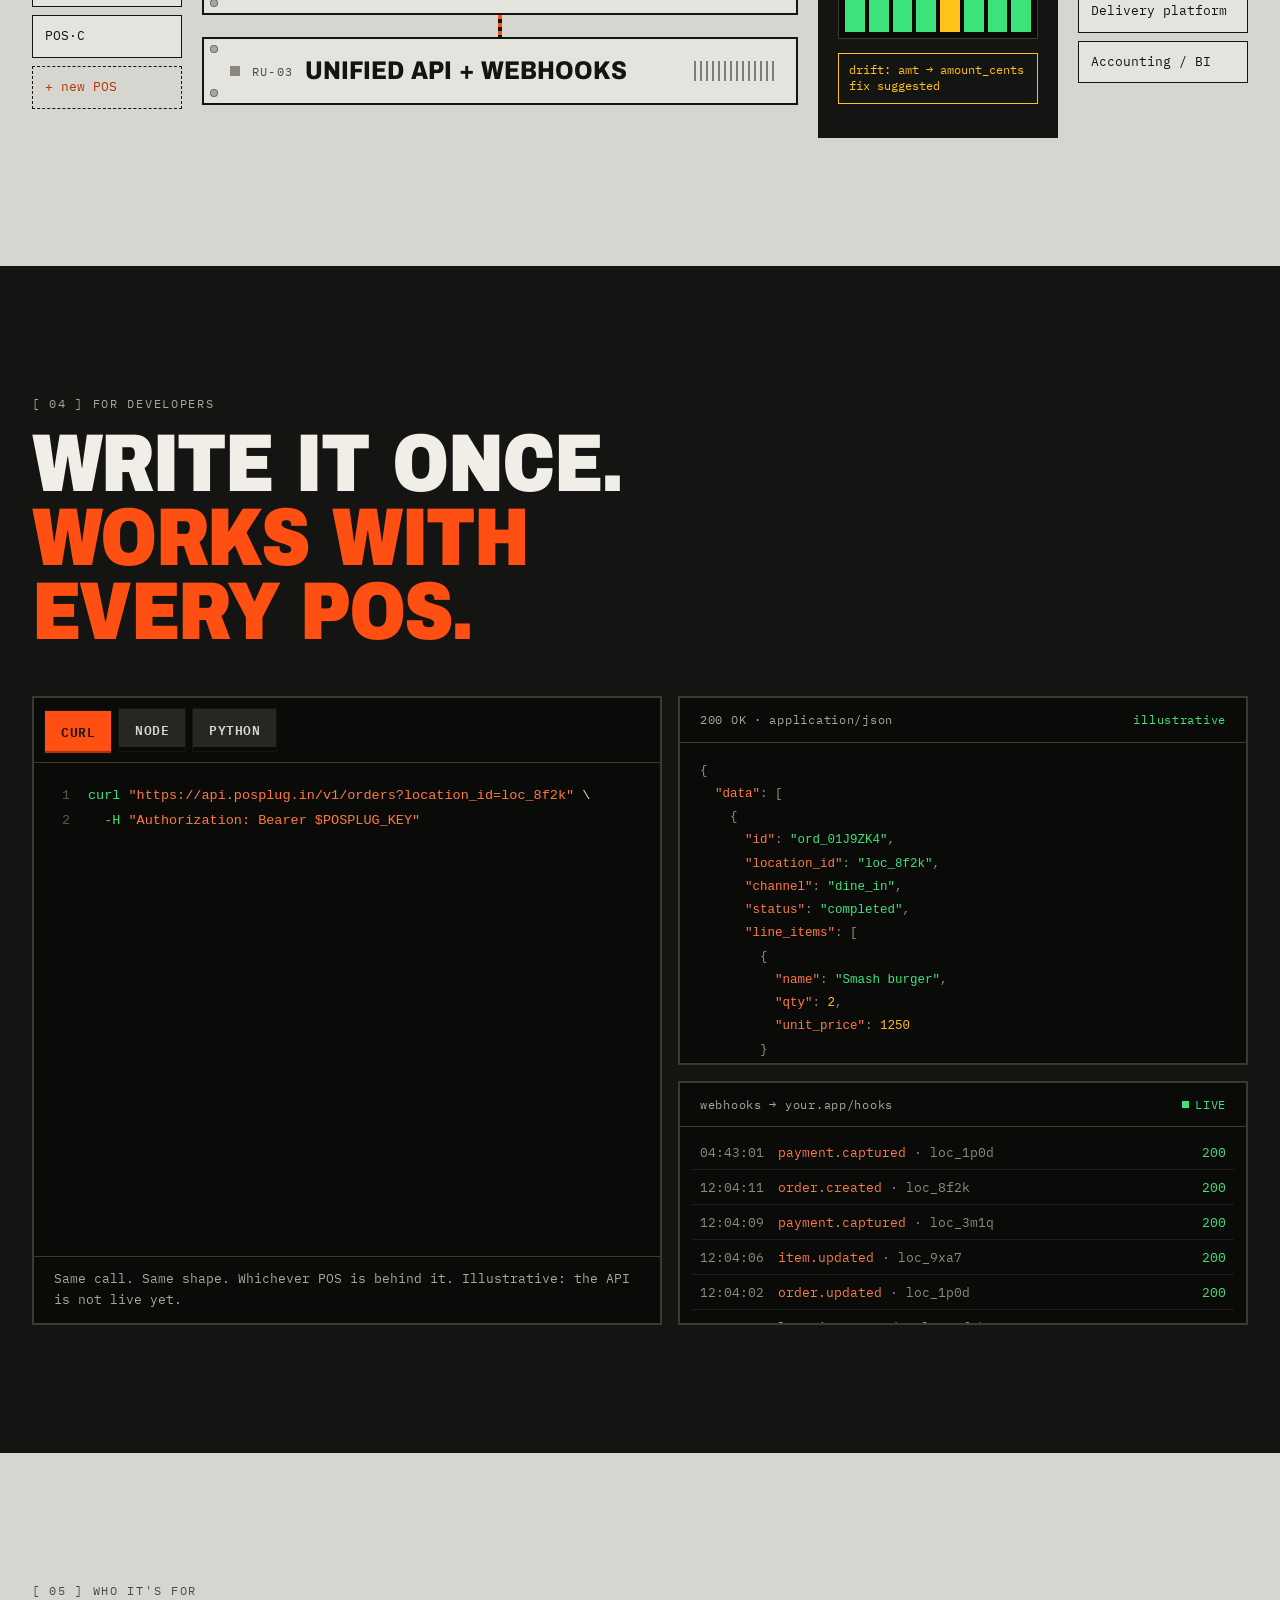
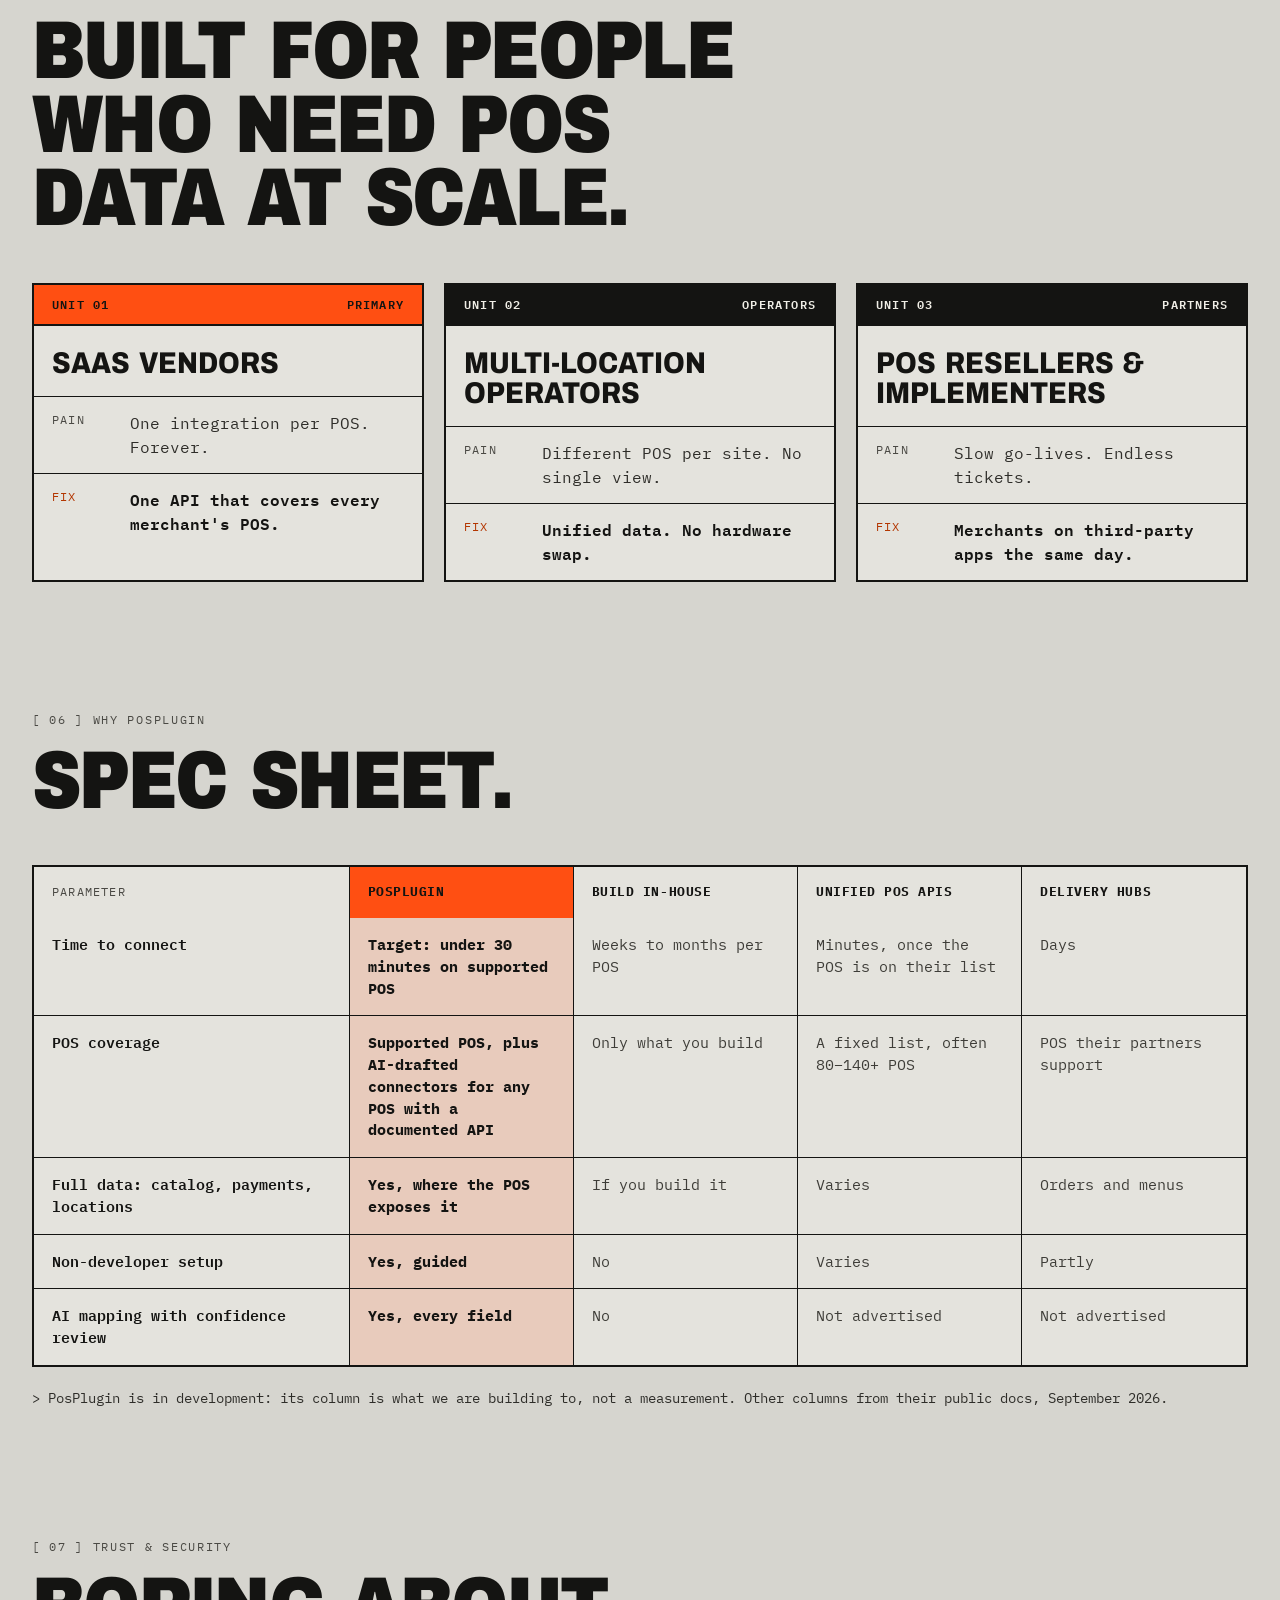
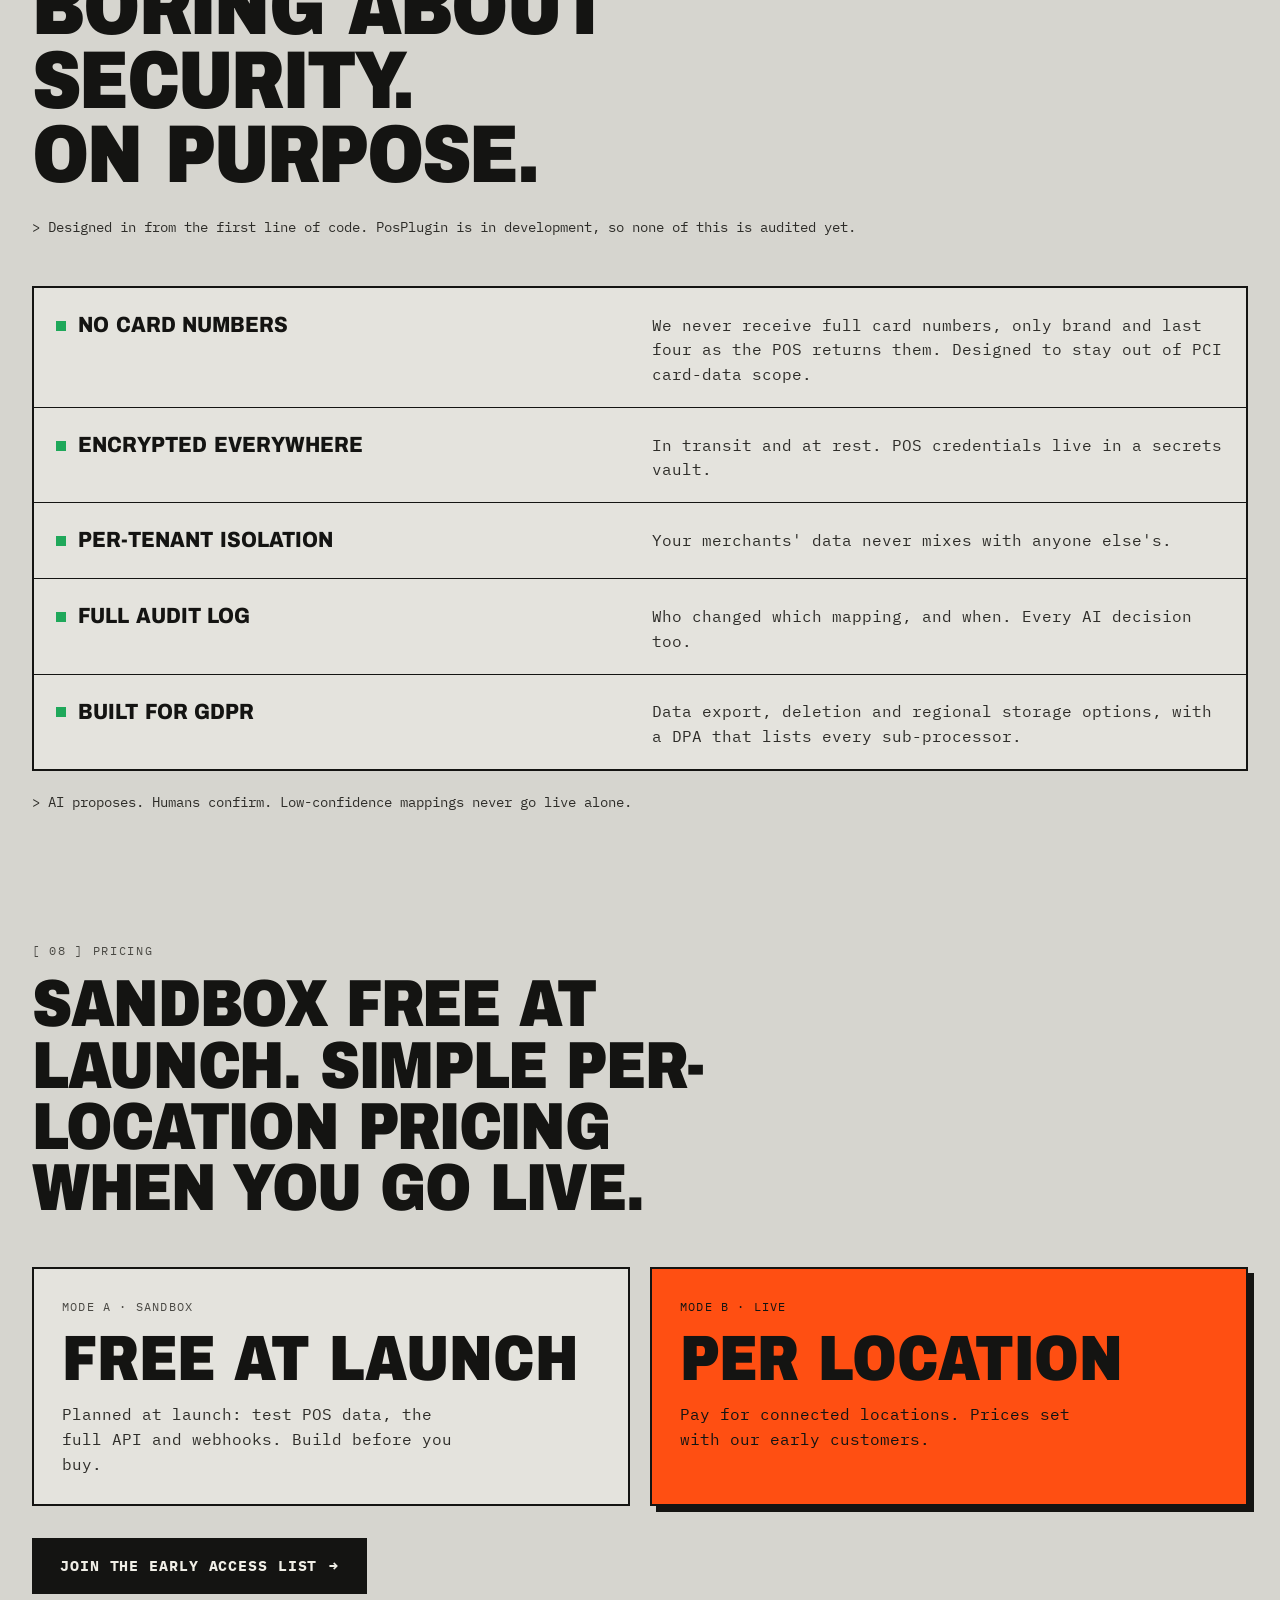
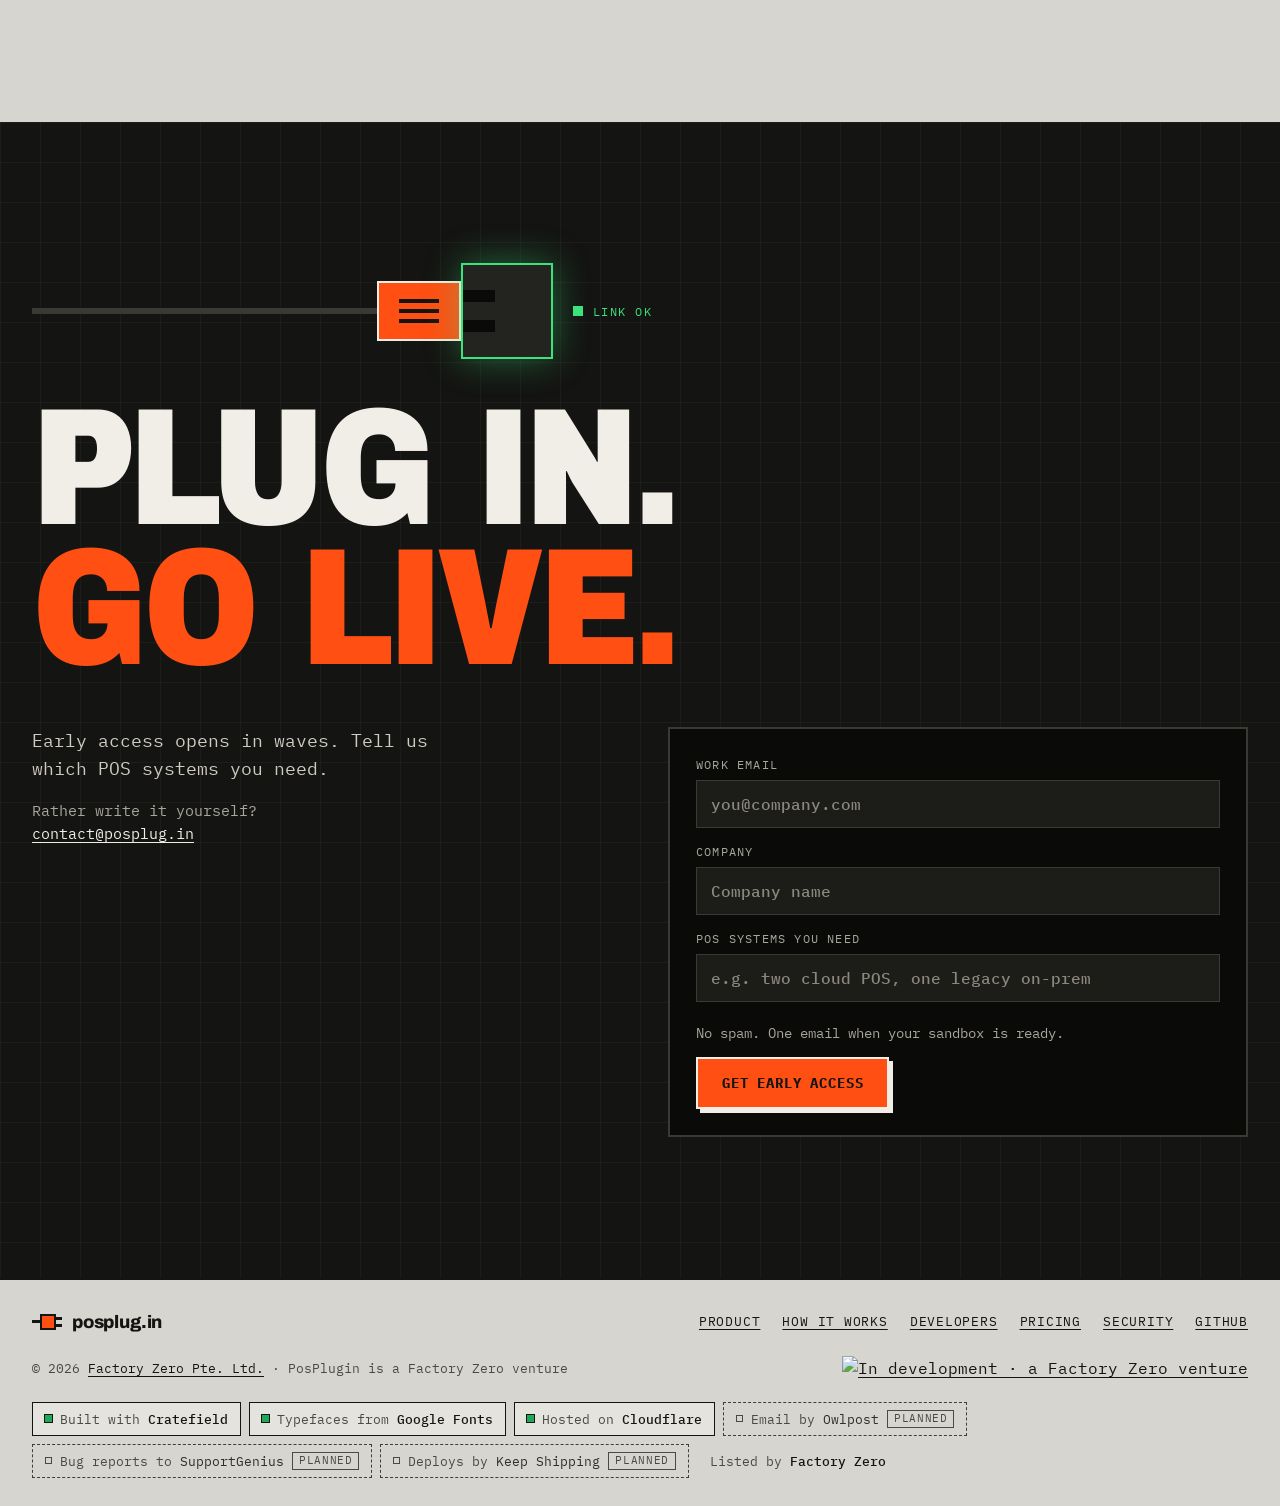
==== commit e48fb927: "Copy: match the site to what ships today; Factory Zero status badge - Status is In development every" ====
--- a/index.html
+++ b/index.html
@@ -3,27 +3,27 @@
 <head>
 <meta charset="utf-8">
 <meta name="viewport" content="width=device-width, initial-scale=1">
-<title>PosPlugin — Any POS. One API. Live in 30 minutes.</title>
-<meta name="description" content="PosPlugin's AI maps any point-of-sale system to one clean data model. One REST API plus webhooks. Connect new merchants in minutes, not months. Early access.">
+<title>PosPlugin — Any POS. One API. Target: live in 30 minutes.</title>
+<meta name="description" content="PosPlugin's AI maps any point-of-sale system to one clean data model. One REST API plus webhooks. Connect new merchants in minutes, not months. In development.">
 <link rel="canonical" href="https://posplug.in/">
 <meta name="robots" content="index, follow">
 <meta name="theme-color" content="#D6D5CF">
 <meta name="color-scheme" content="light">
 <meta property="og:type" content="website">
 <meta property="og:site_name" content="PosPlugin">
-<meta property="og:title" content="PosPlugin — Any POS. One API. Live in 30 minutes.">
-<meta property="og:description" content="An AI integration layer for every point-of-sale system. One REST API, one event stream. Early access.">
+<meta property="og:title" content="PosPlugin — Any POS. One API. Target: live in 30 minutes.">
+<meta property="og:description" content="An AI integration layer for every point-of-sale system. One REST API, one event stream. In development.">
 <meta property="og:url" content="https://posplug.in/">
 <meta property="og:image" content="https://posplug.in/assets/og.png">
 <meta property="og:image:width" content="1200">
 <meta property="og:image:height" content="630">
-<meta property="og:image:alt" content="PosPlugin: Any POS. One API. Live in 30 minutes. Six POS inputs patched into one unified API.">
+<meta property="og:image:alt" content="PosPlugin: Any POS. One API. Target: live in 30 minutes. Six POS inputs patched into one unified API.">
 <meta property="og:locale" content="en_US">
 <meta name="twitter:card" content="summary_large_image">
-<meta name="twitter:title" content="PosPlugin — Any POS. One API. Live in 30 minutes.">
+<meta name="twitter:title" content="PosPlugin — Any POS. One API. Target: live in 30 minutes.">
 <meta name="twitter:description" content="An AI integration layer for every point-of-sale system. One REST API, one event stream.">
 <meta name="twitter:image" content="https://posplug.in/assets/og.png">
-<meta name="twitter:image:alt" content="PosPlugin: Any POS. One API. Live in 30 minutes.">
+<meta name="twitter:image:alt" content="PosPlugin: Any POS. One API. Target: live in 30 minutes.">
 <link rel="icon" href="/assets/favicon.svg" type="image/svg+xml">
 <link rel="apple-touch-icon" href="/assets/apple-touch-icon.png">
 <link rel="manifest" href="/site.webmanifest">
@@ -33,7 +33,7 @@
 <link rel="stylesheet" href="https://fonts.googleapis.com/css2?family=Archivo:wdth,wght@62..125,500..900&family=IBM+Plex+Mono:wght@400;500;600;700&display=swap">
 <link rel="stylesheet" href="/assets/posplug.css">
 <script>document.documentElement.className = 'js';</script>
-<script type="application/ld+json">[{"@context":"https://schema.org","@type":"Organization","name":"PosPlugin","url":"https://posplug.in/","logo":"https://posplug.in/assets/icon-512.png","email":"contact@posplug.in","sameAs":["https://github.com/POSplugin","https://factory0.ventures/ventures/posplugin/"],"parentOrganization":{"@type":"Organization","name":"Factory Zero Pte. Ltd.","url":"https://factory0.ventures/"}},{"@context":"https://schema.org","@type":"WebSite","name":"PosPlugin","url":"https://posplug.in/","description":"An AI integration layer that maps any point-of-sale system to one data model, served as one REST API plus webhooks."},{"@context":"https://schema.org","@type":"SoftwareApplication","name":"PosPlugin","applicationCategory":"DeveloperApplication","operatingSystem":"Web (hosted REST API and webhooks)","description":"AI-powered integration layer for point-of-sale systems. Connectors, an AI field-mapping engine with confidence scores and human confirmation, and one unified REST API plus webhooks. In early access; first vertical is restaurants.","url":"https://posplug.in/","offers":[{"@type":"Offer","name":"Sandbox","price":"0","priceCurrency":"USD","description":"Test POS data, the full API and webhooks."},{"@type":"Offer","name":"Live","description":"Per connected location. Prices are being set with early customers."}]},{"@context":"https://schema.org","@type":"FAQPage","mainEntity":[{"@type":"Question","name":"What is PosPlugin?","acceptedAnswer":{"@type":"Answer","text":"An integration layer for point-of-sale systems. PosPlugin connects to a merchant's POS, uses AI to map its fields to one clean data model, and serves that data through one REST API plus webhooks."}},{"@type":"Question","name":"How long does connecting a POS take?","acceptedAnswer":{"@type":"Answer","text":"On POS that PosPlugin supports, the setup is designed to take under 30 minutes in six steps: pick the POS, connect with OAuth or an API key, discover sample data read-only, review the AI mapping, run a test order, and go live."}},{"@type":"Question","name":"Does PosPlugin store card data?","acceptedAnswer":{"@type":"Answer","text":"PosPlugin is designed never to receive full card numbers: only card brand and last four digits as the POS returns them, to stay out of PCI card-data scope."}},{"@type":"Question","name":"Can I use PosPlugin today?","acceptedAnswer":{"@type":"Answer","text":"PosPlugin is in early access. Join the list at posplug.in and say which POS systems you need; access opens in waves, starting with restaurants."}}]}]</script>
+<script type="application/ld+json">[{"@context":"https://schema.org","@type":"Organization","name":"PosPlugin","url":"https://posplug.in/","logo":"https://posplug.in/assets/icon-512.png","email":"contact@posplug.in","sameAs":["https://github.com/POSplugin","https://factory0.ventures/ventures/posplugin/"],"parentOrganization":{"@type":"Organization","name":"Factory Zero Pte. Ltd.","url":"https://factory0.ventures/"}},{"@context":"https://schema.org","@type":"WebSite","name":"PosPlugin","url":"https://posplug.in/","description":"An AI integration layer that maps any point-of-sale system to one data model, served as one REST API plus webhooks."},{"@context":"https://schema.org","@type":"SoftwareApplication","name":"PosPlugin","applicationCategory":"DeveloperApplication","operatingSystem":"Web (hosted REST API and webhooks)","description":"AI-powered integration layer for point-of-sale systems. Connectors, an AI field-mapping engine with confidence scores and human confirmation, and one unified REST API plus webhooks. In development; first vertical is restaurants.","url":"https://posplug.in/","offers":[{"@type":"Offer","name":"Sandbox","price":"0","priceCurrency":"USD","description":"Test POS data, the full API and webhooks."},{"@type":"Offer","name":"Live","description":"Per connected location. Prices are being set with early customers."}]},{"@context":"https://schema.org","@type":"FAQPage","mainEntity":[{"@type":"Question","name":"What is PosPlugin?","acceptedAnswer":{"@type":"Answer","text":"An integration layer for point-of-sale systems. PosPlugin connects to a merchant's POS, uses AI to map its fields to one clean data model, and serves that data through one REST API plus webhooks."}},{"@type":"Question","name":"How long does connecting a POS take?","acceptedAnswer":{"@type":"Answer","text":"On POS that PosPlugin supports, the setup is designed to take under 30 minutes in six steps: pick the POS, connect with OAuth or an API key, discover sample data read-only, review the AI mapping, run a test order, and go live."}},{"@type":"Question","name":"Does PosPlugin store card data?","acceptedAnswer":{"@type":"Answer","text":"PosPlugin is designed never to receive full card numbers: only card brand and last four digits as the POS returns them, to stay out of PCI card-data scope."}},{"@type":"Question","name":"Can I use PosPlugin today?","acceptedAnswer":{"@type":"Answer","text":"PosPlugin is in development. Join the list at posplug.in and say which POS systems you need; access opens in waves, starting with restaurants."}}]}]</script>
 <script src="/assets/posplug.js" defer></script>
 </head>
 <body>
@@ -65,13 +65,14 @@
  <div class="wrap">
   <div class="strip">
    <span><i class="led"></i><span data-scramble>PP-01 / AI integration layer</span></span>
-   <span>Status: early access</span>
+   <span>Status: in development</span>
+   <a href="https://factory0.ventures/ventures/posplugin/"><img src="https://factory0.ventures/badge/posplugin.svg" alt="In development · a Factory Zero venture" height="22"></a>
    <span>Vertical 01: restaurants</span>
   </div>
   <h1 class="h-hero display" id="hero-title">
    <span>Any POS.</span>
    <span>One API.</span>
-   <span><span>Live in</span><mark>30</mark><span>minutes.</span></span>
+   <span><span>Target: live in</span><mark>30</mark><span>minutes.</span></span>
   </h1>
   <div class="hero__cols">
    <p class="lede">PosPlugin's AI maps any point-of-sale system to one clean data model, so your team connects new merchants in minutes, not months.</p>
@@ -86,7 +87,7 @@
    <span class="screw screw--tl" aria-hidden="true"></span><span class="screw screw--tr" aria-hidden="true"></span><span class="screw screw--bl" aria-hidden="true"></span><span class="screw screw--br" aria-hidden="true"></span>
    <div class="cross cross--v" aria-hidden="true" data-cross-v></div>
    <div class="cross cross--h" aria-hidden="true" data-cross-h></div>
-   <div class="board__bar"><span>Patch board · live</span><span aria-hidden="true" data-cross-txt>X 0000 · Y 0000</span></div>
+   <div class="board__bar"><span>Patch board · illustrative</span><span aria-hidden="true" data-cross-txt>X 0000 · Y 0000</span></div>
    <div class="board__body">
     <div class="board__svg">
      <svg viewBox="0 0 760 440" role="img" aria-label="Six different POS terminals patch into the PosPlugin core, which outputs one clean unified event stream." data-hero>
@@ -170,7 +171,7 @@
    </div>
    <figcaption class="film__cap">
     <p class="condensed film__title" id="film-title">Any POS. One API. 47 seconds.</p>
-    <p class="film__note">Early access · illustrative sample data</p>
+    <p class="film__note">In development · illustrative sample data</p>
    </figcaption>
   </figure>
  </div>
@@ -284,7 +285,7 @@
       </div>
       <div class="panel live" data-panel="5">
        <div class="live__badge"><i></i><i></i><i></i><span class="display">Live</span></div>
-       <div class="live__meta"><span>12 locations syncing</span><span>health monitoring: on</span></div>
+       <div class="live__meta"><span>sample: 12 locations syncing</span><span>health monitoring: on</span></div>
       </div>
      </div>
     </div>
@@ -362,11 +363,11 @@
 <span class="ln" aria-hidden="true">6</span>    headers={<span class="t-o">"Authorization"</span>: f<span class="t-o">"Bearer {os.environ['POSPLUG_KEY']}"</span>},
 <span class="ln" aria-hidden="true">7</span>)
 <span class="ln" aria-hidden="true">8</span>orders = res.json()[<span class="t-o">"data"</span>]</code></pre>
-    <div class="term__foot">Same call. Same shape. Whichever POS is behind it.</div>
+    <div class="term__foot">Same call. Same shape. Whichever POS is behind it. Illustrative: the API is not live yet.</div>
    </div>
    <div class="dev__side">
     <div class="term" data-reveal="120">
-     <div class="term__bar"><span>200 OK · application/json</span><span>48 ms</span></div>
+     <div class="term__bar"><span>200 OK · application/json</span><span>illustrative</span></div>
 <pre class="json" aria-label="Example response"><code>{
   <span class="t-o">"data"</span>: [
     {
@@ -453,7 +454,7 @@
     </tbody>
    </table>
   </div>
-  <p class="trust__note" data-reveal>&gt; PosPlugin is in early access: its column is what we are building to, not a measurement. Other columns from their public docs, September 2026.</p>
+  <p class="trust__note" data-reveal>&gt; PosPlugin is in development: its column is what we are building to, not a measurement. Other columns from their public docs, September 2026.</p>
  </div>
 </section>
 
@@ -461,7 +462,7 @@
  <div class="wrap">
   <p class="eyebrow" data-reveal>[ 07 ] Trust &amp; security</p>
   <h2 class="h2 display" id="security-title" style="max-width:14ch" data-reveal>Boring about security. On purpose.</h2>
-  <p class="trust__note" style="margin:24px 0 0" data-reveal>&gt; Designed in from the first line of code. PosPlugin is in early access, so none of this is audited yet.</p>
+  <p class="trust__note" style="margin:24px 0 0" data-reveal>&gt; Designed in from the first line of code. PosPlugin is in development, so none of this is audited yet.</p>
   <div class="trust">
    <div data-reveal="0"><h3 class="condensed"><i aria-hidden="true"></i>No card numbers</h3><p>We never receive full card numbers, only brand and last four as the POS returns them. Designed to stay out of PCI card-data scope.</p></div>
    <div data-reveal="60"><h3 class="condensed"><i aria-hidden="true"></i>Encrypted everywhere</h3><p>In transit and at rest. POS credentials live in a secrets vault.</p></div>
@@ -476,12 +477,12 @@
 <section class="sec sec--flush" id="pricing" aria-labelledby="pricing-title">
  <div class="wrap">
   <p class="eyebrow" data-reveal>[ 08 ] Pricing</p>
-  <h2 class="h2 h2--price display" id="pricing-title" data-reveal>Free sandbox for developers. Simple per-location pricing when you go live.</h2>
+  <h2 class="h2 h2--price display" id="pricing-title" data-reveal>Sandbox free at launch. Simple per-location pricing when you go live.</h2>
   <div class="plans">
    <div class="plan" data-reveal="0">
     <p class="plan__mode">MODE A · SANDBOX</p>
-    <p class="plan__price display">Free</p>
-    <p class="plan__desc">Test POS data, the full API and webhooks. Build before you buy.</p>
+    <p class="plan__price display">Free at launch</p>
+    <p class="plan__desc">Planned at launch: test POS data, the full API and webhooks. Build before you buy.</p>
    </div>
    <div class="plan plan--hot" data-reveal="120">
     <p class="plan__mode">MODE B · LIVE</p>
@@ -560,6 +561,7 @@
    <a href="https://github.com/POSplugin">GitHub</a>
   </nav>
   <span class="foot__copy">© 2026 <a href="https://factory0.ventures/ventures/posplugin/">Factory Zero Pte. Ltd.</a> · PosPlugin is a Factory Zero venture</span>
+  <a href="https://factory0.ventures/ventures/posplugin/"><img src="https://factory0.ventures/badge/posplugin.svg" alt="In development · a Factory Zero venture" height="22"></a>
   <!-- built-with:start -->
   <ul class="built-with" aria-label="Built with">
     <li class="bw"><span class="bw__role">Built with</span> <a class="bw__name" href="https://cratefield.com/">Cratefield</a></li>
